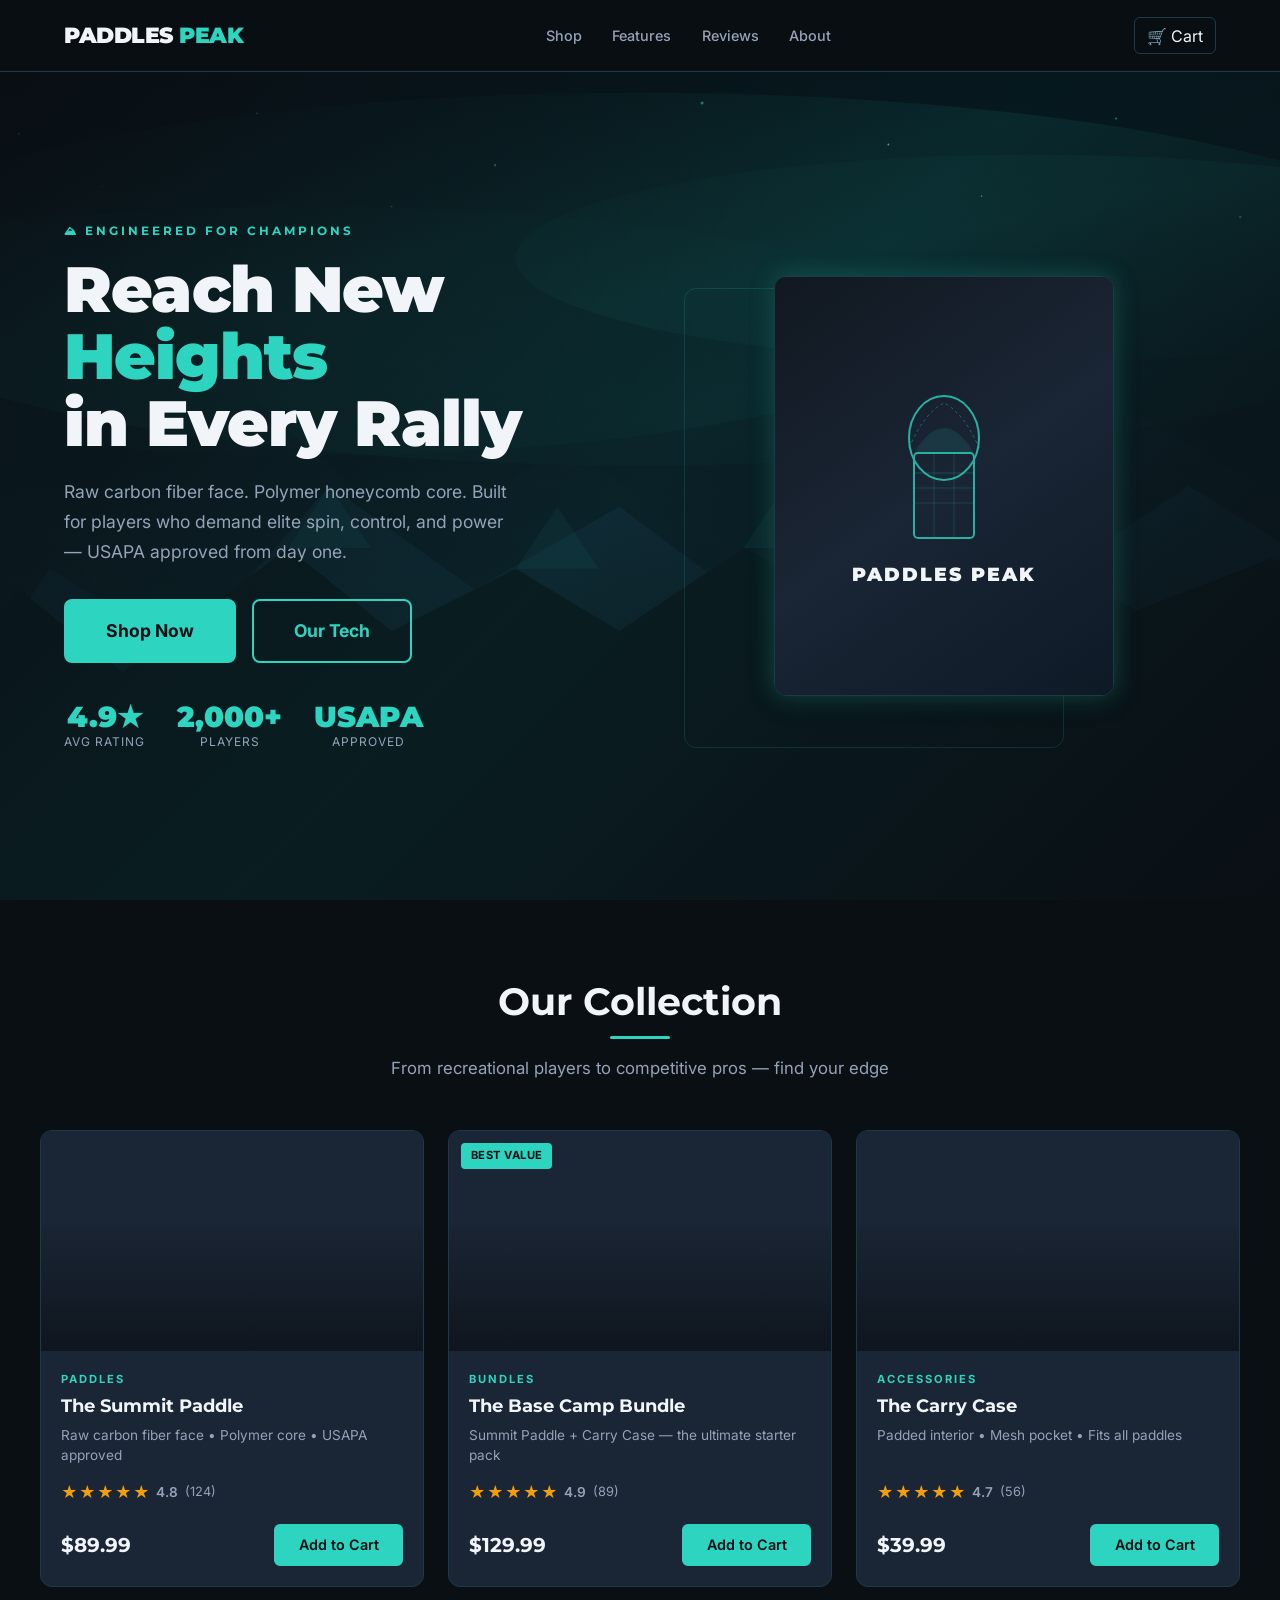
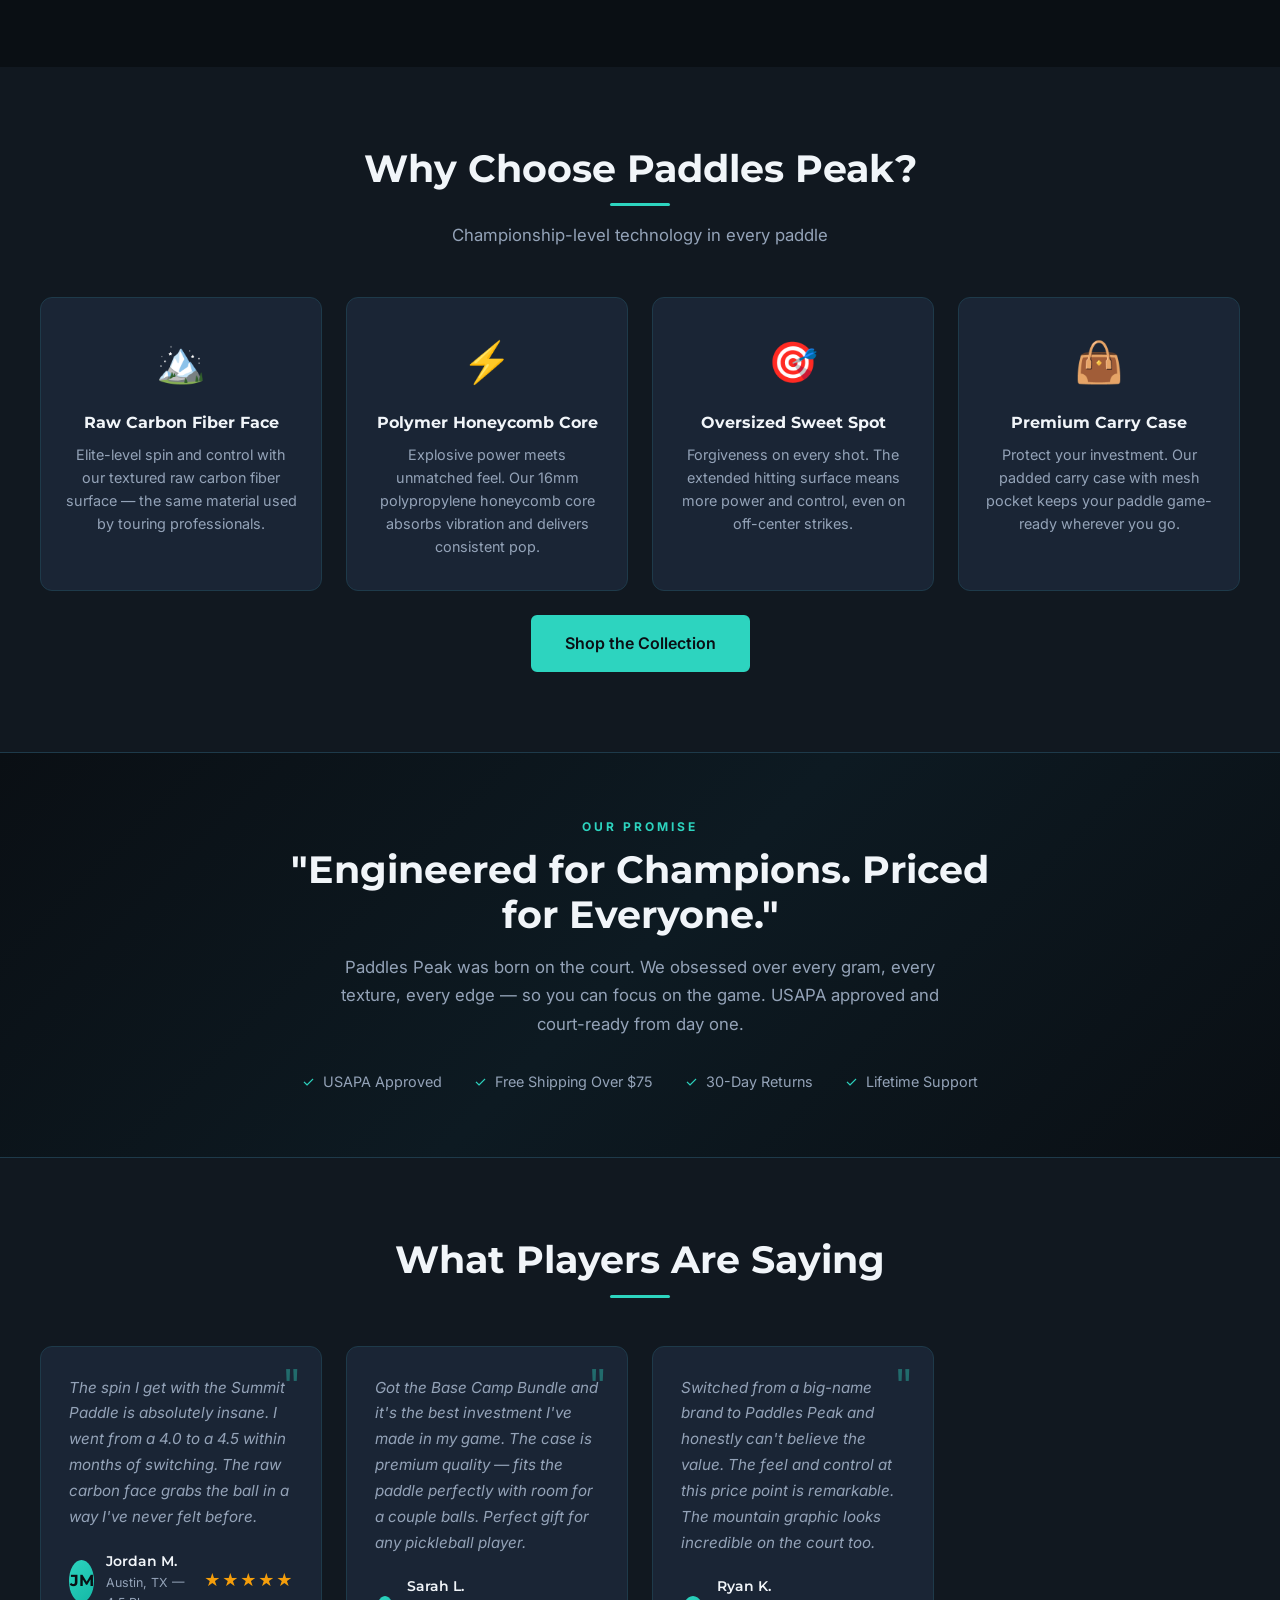
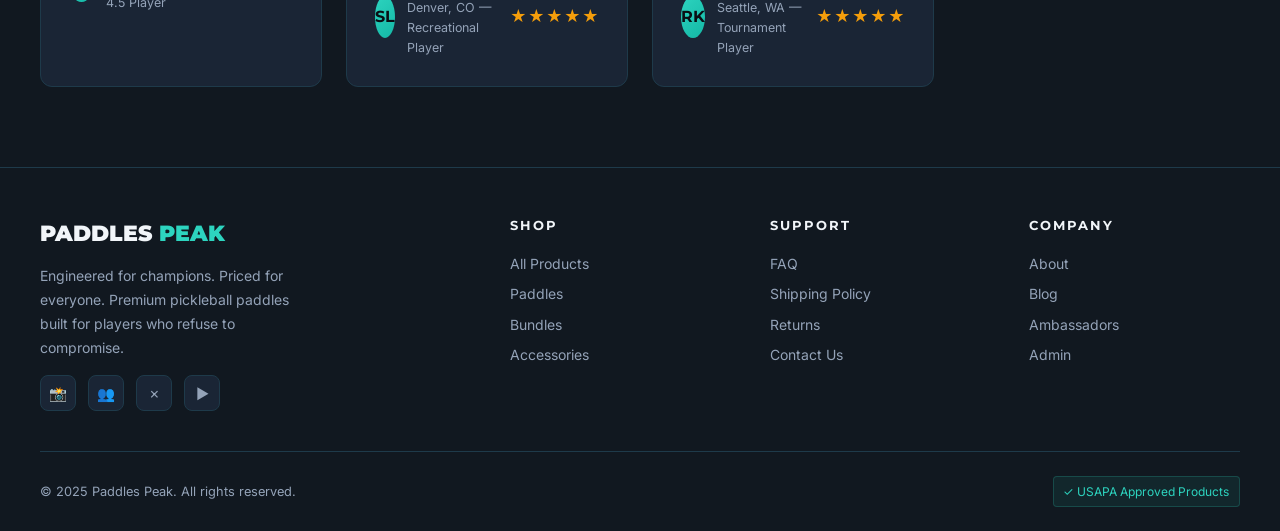
==== index.html @ 6dd0b1f5 "Merge pull request #1 from ashad1990/copilot/build-ecommerce-website Build complete Paddles Peak e-c" ====
<!DOCTYPE html>
<html lang="en">
<head>
  <meta charset="UTF-8">
  <meta name="viewport" content="width=device-width, initial-scale=1.0">
  <title>Paddles Peak — Reach New Heights in Every Rally</title>
  <meta name="description" content="Premium pickleball paddles engineered for champions. Raw carbon fiber face, polymer honeycomb core. USAPA approved.">
  <link rel="stylesheet" href="/css/styles.css">
</head>
<body>

<!-- NAVBAR -->
<nav class="navbar" id="navbar">
  <div class="nav-container">
    <a href="/index.html" class="nav-logo">PADDLES<span> PEAK</span></a>
    <div id="nav-menu" class="nav-menu">
      <a href="/shop.html">Shop</a>
      <a href="#features">Features</a>
      <a href="#testimonials">Reviews</a>
      <a href="#about">About</a>
    </div>
    <div class="nav-cart">
      <a href="/cart.html">
        <button class="nav-cart-btn" aria-label="Shopping cart">
          🛒 Cart
          <span class="cart-badge" id="cart-badge-nav">0</span>
        </button>
      </a>
    </div>
    <button class="nav-toggle" id="nav-toggle" aria-label="Toggle menu" aria-expanded="false">☰</button>
  </div>
</nav>

<!-- HERO -->
<section class="hero">
  <div class="hero-bg">
    <!-- SVG Mountain Aurora Scene -->
    <svg class="hero-svg" viewBox="0 0 1440 800" preserveAspectRatio="xMidYMid slice" xmlns="http://www.w3.org/2000/svg" aria-hidden="true">
      <defs>
        <linearGradient id="skyGrad" x1="0%" y1="0%" x2="0%" y2="100%">
          <stop offset="0%" style="stop-color:#020810;stop-opacity:1" />
          <stop offset="40%" style="stop-color:#061018;stop-opacity:1" />
          <stop offset="100%" style="stop-color:#0a1a22;stop-opacity:1" />
        </linearGradient>
        <linearGradient id="aurora1" x1="0%" y1="0%" x2="100%" y2="100%">
          <stop offset="0%" style="stop-color:#2dd4bf;stop-opacity:0" />
          <stop offset="40%" style="stop-color:#2dd4bf;stop-opacity:0.12" />
          <stop offset="100%" style="stop-color:#0f766e;stop-opacity:0" />
        </linearGradient>
        <linearGradient id="aurora2" x1="100%" y1="0%" x2="0%" y2="100%">
          <stop offset="0%" style="stop-color:#14b8a6;stop-opacity:0" />
          <stop offset="50%" style="stop-color:#0d9488;stop-opacity:0.08" />
          <stop offset="100%" style="stop-color:#14b8a6;stop-opacity:0" />
        </linearGradient>
        <linearGradient id="mtnGrad1" x1="0%" y1="0%" x2="0%" y2="100%">
          <stop offset="0%" style="stop-color:#0d1f2d" />
          <stop offset="100%" style="stop-color:#060e14" />
        </linearGradient>
        <linearGradient id="mtnGrad2" x1="0%" y1="0%" x2="0%" y2="100%">
          <stop offset="0%" style="stop-color:#091520" />
          <stop offset="100%" style="stop-color:#030a0f" />
        </linearGradient>
        <filter id="glow">
          <feGaussianBlur stdDeviation="4" result="blur"/>
          <feComposite in="SourceGraphic" in2="blur" operator="over"/>
        </filter>
      </defs>
      <!-- Sky -->
      <rect width="1440" height="800" fill="url(#skyGrad)"/>
      <!-- Aurora bands -->
      <ellipse cx="720" cy="200" rx="800" ry="180" fill="url(#aurora1)" opacity="0.7"/>
      <ellipse cx="400" cy="250" rx="600" ry="120" fill="url(#aurora2)" opacity="0.6"/>
      <ellipse cx="1100" cy="180" rx="500" ry="100" fill="url(#aurora1)" opacity="0.5"/>
      <!-- Stars -->
      <circle cx="120" cy="60" r="1.2" fill="#2dd4bf" opacity="0.6"/>
      <circle cx="350" cy="40" r="0.8" fill="white" opacity="0.5"/>
      <circle cx="580" cy="90" r="1" fill="white" opacity="0.4"/>
      <circle cx="780" cy="30" r="1.5" fill="#2dd4bf" opacity="0.7"/>
      <circle cx="960" cy="70" r="0.9" fill="white" opacity="0.5"/>
      <circle cx="1180" cy="45" r="1.1" fill="#2dd4bf" opacity="0.5"/>
      <circle cx="1350" cy="80" r="0.8" fill="white" opacity="0.4"/>
      <circle cx="200" cy="110" r="0.7" fill="white" opacity="0.3"/>
      <circle cx="480" cy="130" r="1" fill="#2dd4bf" opacity="0.4"/>
      <circle cx="1050" cy="120" r="0.8" fill="white" opacity="0.35"/>
      <circle cx="1300" cy="140" r="1.2" fill="#2dd4bf" opacity="0.4"/>
      <!-- Far mountains (lightest) -->
      <polygon points="0,600 100,400 200,500 350,320 500,450 650,360 800,470 900,380 1050,440 1200,330 1350,420 1440,370 1440,800 0,800" fill="url(#mtnGrad2)" opacity="0.5"/>
      <!-- Mid mountains -->
      <polygon points="0,700 150,480 280,560 420,400 560,500 700,420 820,510 970,430 1100,500 1250,400 1380,480 1440,440 1440,800 0,800" fill="url(#mtnGrad1)" opacity="0.8"/>
      <!-- Foreground mountains -->
      <polygon points="0,800 0,650 120,500 220,580 380,460 480,540 600,480 700,540 820,460 960,530 1080,460 1200,520 1330,470 1440,510 1440,800" fill="#060e14"/>
      <!-- Teal glow on mountain peaks -->
      <polygon points="380,460 420,400 460,460" fill="#2dd4bf" opacity="0.06"/>
      <polygon points="600,480 640,420 680,480" fill="#2dd4bf" opacity="0.05"/>
      <polygon points="820,460 860,400 900,460" fill="#2dd4bf" opacity="0.06"/>
      <polygon points="1080,460 1120,400 1160,460" fill="#2dd4bf" opacity="0.04"/>
    </svg>
    <div class="hero-gradient"></div>
  </div>

  <div class="hero-content">
    <div class="hero-text">
      <p class="hero-eyebrow">⛰ Engineered for Champions</p>
      <h1 class="hero-title">
        Reach New <span class="highlight">Heights</span><br>
        in Every Rally
      </h1>
      <p class="hero-sub">
        Raw carbon fiber face. Polymer honeycomb core. Built for players who demand elite spin, control, and power — USAPA approved from day one.
      </p>
      <div class="hero-actions">
        <a href="/shop.html" class="btn btn-teal btn-xl">Shop Now</a>
        <a href="#features" class="btn btn-outline btn-xl">Our Tech</a>
      </div>
      <div class="hero-stats">
        <div class="hero-stat">
          <div class="hero-stat-num">4.9★</div>
          <div class="hero-stat-label">Avg Rating</div>
        </div>
        <div class="hero-stat">
          <div class="hero-stat-num">2,000+</div>
          <div class="hero-stat-label">Players</div>
        </div>
        <div class="hero-stat">
          <div class="hero-stat-num">USAPA</div>
          <div class="hero-stat-label">Approved</div>
        </div>
      </div>
    </div>

    <div class="hero-visual">
      <div class="hero-glow-ring"></div>
      <div class="hero-paddle-display">
        <img src="/images/paddle-main.jpg" alt="Paddles Peak Summit Paddle — teal mountain aurora graphic"
          onerror="this.style.display='none';this.nextElementSibling.style.display='flex'">
        <div class="hero-paddle-fallback" style="display:none">
          <!-- Paddle SVG art fallback -->
          <svg width="120" height="160" viewBox="0 0 120 160" class="hero-paddle-svg" fill="none" xmlns="http://www.w3.org/2000/svg" aria-hidden="true">
            <rect x="30" y="70" width="60" height="85" rx="4" fill="none" stroke="currentColor" stroke-width="2"/>
            <ellipse cx="60" cy="55" rx="35" ry="42" fill="none" stroke="currentColor" stroke-width="2"/>
            <path d="M30 70 Q60 20 90 70" fill="rgba(45,212,191,0.15)" stroke="none"/>
            <path d="M25 65 Q40 30 60 20 Q80 30 95 65" fill="none" stroke="currentColor" stroke-width="1" stroke-dasharray="3 3" opacity="0.5"/>
            <line x1="30" y1="90" x2="90" y2="90" stroke="currentColor" stroke-width="0.75" opacity="0.4"/>
            <line x1="28" y1="105" x2="92" y2="105" stroke="currentColor" stroke-width="0.75" opacity="0.3"/>
            <line x1="30" y1="120" x2="90" y2="120" stroke="currentColor" stroke-width="0.75" opacity="0.3"/>
            <line x1="50" y1="70" x2="50" y2="155" stroke="currentColor" stroke-width="0.75" opacity="0.3"/>
            <line x1="70" y1="70" x2="70" y2="155" stroke="currentColor" stroke-width="0.75" opacity="0.3"/>
          </svg>
          <div class="hero-paddle-name">PADDLES PEAK</div>
        </div>
      </div>
    </div>
  </div>
</section>

<!-- PRODUCT COLLECTION -->
<section class="section" id="collection">
  <div class="container">
    <div class="section-header">
      <h2 class="section-title">Our Collection</h2>
      <span class="accent-line"></span>
      <p class="section-sub">From recreational players to competitive pros — find your edge</p>
    </div>
    <div class="products-grid" id="products-grid">
      <!-- Populated by main.js -->
    </div>
  </div>
</section>

<!-- FEATURES -->
<section class="section section-dark" id="features">
  <div class="container">
    <div class="section-header">
      <h2 class="section-title">Why Choose Paddles Peak?</h2>
      <span class="accent-line"></span>
      <p class="section-sub">Championship-level technology in every paddle</p>
    </div>
    <div class="features-grid">
      <div class="feature-card" data-reveal>
        <div class="feature-icon">🏔️</div>
        <div class="feature-title">Raw Carbon Fiber Face</div>
        <p class="feature-desc">Elite-level spin and control with our textured raw carbon fiber surface — the same material used by touring professionals.</p>
      </div>
      <div class="feature-card" data-reveal>
        <div class="feature-icon">⚡</div>
        <div class="feature-title">Polymer Honeycomb Core</div>
        <p class="feature-desc">Explosive power meets unmatched feel. Our 16mm polypropylene honeycomb core absorbs vibration and delivers consistent pop.</p>
      </div>
      <div class="feature-card" data-reveal>
        <div class="feature-icon">🎯</div>
        <div class="feature-title">Oversized Sweet Spot</div>
        <p class="feature-desc">Forgiveness on every shot. The extended hitting surface means more power and control, even on off-center strikes.</p>
      </div>
      <div class="feature-card" data-reveal>
        <div class="feature-icon">👜</div>
        <div class="feature-title">Premium Carry Case</div>
        <p class="feature-desc">Protect your investment. Our padded carry case with mesh pocket keeps your paddle game-ready wherever you go.</p>
      </div>
    </div>
    <div class="text-center mt-3">
      <a href="/shop.html" class="btn btn-teal btn-lg">Shop the Collection</a>
    </div>
  </div>
</section>

<!-- BRAND BANNER -->
<section class="section" id="about" style="padding: 4rem 1.5rem; background: linear-gradient(135deg, #0a0f14 0%, #0d1a22 50%, #0a0f14 100%); border-top: 1px solid var(--border); border-bottom: 1px solid var(--border);">
  <div class="container text-center">
    <p style="font-size:0.75rem;font-weight:700;letter-spacing:3px;text-transform:uppercase;color:var(--accent);margin-bottom:0.75rem;">Our Promise</p>
    <h2 class="section-title" style="max-width:700px;margin:0 auto 1rem;">"Engineered for Champions. Priced for Everyone."</h2>
    <p style="max-width:600px;margin:0 auto 2rem;font-size:1.05rem;color:var(--text-secondary);line-height:1.7;">
      Paddles Peak was born on the court. We obsessed over every gram, every texture, every edge — so you can focus on the game. USAPA approved and court-ready from day one.
    </p>
    <div style="display:flex;gap:2rem;justify-content:center;flex-wrap:wrap;margin-top:1.5rem;">
      <div style="display:flex;align-items:center;gap:0.5rem;font-size:0.9rem;color:var(--text-secondary);">
        <span style="color:var(--accent);">✓</span> USAPA Approved
      </div>
      <div style="display:flex;align-items:center;gap:0.5rem;font-size:0.9rem;color:var(--text-secondary);">
        <span style="color:var(--accent);">✓</span> Free Shipping Over $75
      </div>
      <div style="display:flex;align-items:center;gap:0.5rem;font-size:0.9rem;color:var(--text-secondary);">
        <span style="color:var(--accent);">✓</span> 30-Day Returns
      </div>
      <div style="display:flex;align-items:center;gap:0.5rem;font-size:0.9rem;color:var(--text-secondary);">
        <span style="color:var(--accent);">✓</span> Lifetime Support
      </div>
    </div>
  </div>
</section>

<!-- TESTIMONIALS -->
<section class="section section-dark" id="testimonials">
  <div class="container">
    <div class="section-header">
      <h2 class="section-title">What Players Are Saying</h2>
      <span class="accent-line"></span>
    </div>
    <div class="testimonials-grid">
      <div class="testimonial-card" data-reveal>
        <span class="testimonial-quote">"</span>
        <p class="testimonial-text">The spin I get with the Summit Paddle is absolutely insane. I went from a 4.0 to a 4.5 within months of switching. The raw carbon face grabs the ball in a way I've never felt before.</p>
        <div class="testimonial-author">
          <div class="testimonial-avatar">JM</div>
          <div>
            <div class="testimonial-name">Jordan M.</div>
            <div class="testimonial-location">Austin, TX — 4.5 Player</div>
          </div>
          <div style="margin-left:auto;"><span class="stars"><span class="star full">★</span><span class="star full">★</span><span class="star full">★</span><span class="star full">★</span><span class="star full">★</span></span></div>
        </div>
      </div>
      <div class="testimonial-card" data-reveal>
        <span class="testimonial-quote">"</span>
        <p class="testimonial-text">Got the Base Camp Bundle and it's the best investment I've made in my game. The case is premium quality — fits the paddle perfectly with room for a couple balls. Perfect gift for any pickleball player.</p>
        <div class="testimonial-author">
          <div class="testimonial-avatar">SL</div>
          <div>
            <div class="testimonial-name">Sarah L.</div>
            <div class="testimonial-location">Denver, CO — Recreational Player</div>
          </div>
          <div style="margin-left:auto;"><span class="stars"><span class="star full">★</span><span class="star full">★</span><span class="star full">★</span><span class="star full">★</span><span class="star full">★</span></span></div>
        </div>
      </div>
      <div class="testimonial-card" data-reveal>
        <span class="testimonial-quote">"</span>
        <p class="testimonial-text">Switched from a big-name brand to Paddles Peak and honestly can't believe the value. The feel and control at this price point is remarkable. The mountain graphic looks incredible on the court too.</p>
        <div class="testimonial-author">
          <div class="testimonial-avatar">RK</div>
          <div>
            <div class="testimonial-name">Ryan K.</div>
            <div class="testimonial-location">Seattle, WA — Tournament Player</div>
          </div>
          <div style="margin-left:auto;"><span class="stars"><span class="star full">★</span><span class="star full">★</span><span class="star full">★</span><span class="star full">★</span><span class="star half">★</span></span></div>
        </div>
      </div>
    </div>
  </div>
</section>

<!-- FOOTER -->
<footer class="footer">
  <div class="footer-grid">
    <div>
      <div class="footer-brand-logo">PADDLES<span> PEAK</span></div>
      <p class="footer-brand-desc">Engineered for champions. Priced for everyone. Premium pickleball paddles built for players who refuse to compromise.</p>
      <div class="footer-socials">
        <a href="#" class="footer-social-btn" aria-label="Instagram">📸</a>
        <a href="#" class="footer-social-btn" aria-label="Facebook">👥</a>
        <a href="#" class="footer-social-btn" aria-label="Twitter/X">✗</a>
        <a href="#" class="footer-social-btn" aria-label="YouTube">▶</a>
      </div>
    </div>
    <div>
      <div class="footer-col-title">Shop</div>
      <div class="footer-col-links">
        <a href="/shop.html">All Products</a>
        <a href="/shop.html?filter=paddles">Paddles</a>
        <a href="/shop.html?filter=bundles">Bundles</a>
        <a href="/shop.html?filter=accessories">Accessories</a>
      </div>
    </div>
    <div>
      <div class="footer-col-title">Support</div>
      <div class="footer-col-links">
        <a href="#">FAQ</a>
        <a href="#">Shipping Policy</a>
        <a href="#">Returns</a>
        <a href="#">Contact Us</a>
      </div>
    </div>
    <div>
      <div class="footer-col-title">Company</div>
      <div class="footer-col-links">
        <a href="#about">About</a>
        <a href="#">Blog</a>
        <a href="#">Ambassadors</a>
        <a href="/admin.html">Admin</a>
      </div>
    </div>
  </div>
  <div class="footer-bottom">
    <p>© 2025 Paddles Peak. All rights reserved.</p>
    <span class="footer-usapa">✓ USAPA Approved Products</span>
  </div>
</footer>

<!-- Scroll reveal init -->
<script>
  const observer = new IntersectionObserver((entries) => {
    entries.forEach(e => { if (e.isIntersecting) { e.target.classList.add('revealed'); observer.unobserve(e.target); }});
  }, { threshold: 0.1 });
  document.querySelectorAll('[data-reveal]').forEach(el => observer.observe(el));
</script>

<script src="/js/products.js"></script>
<script src="/js/cart.js"></script>
<script src="/js/orders.js"></script>
<script src="/js/main.js"></script>
</body>
</html>
---- css/styles.css ----
/* =============================================
   styles.css — Paddles Peak Design System
   ============================================= */

/* ── Google Fonts ── */
@import url('https://fonts.googleapis.com/css2?family=Montserrat:wght@400;600;700;900&family=Inter:wght@300;400;500;600&display=swap');

/* ── CSS Variables ── */
:root {
  --bg-primary:    #0a0f14;
  --bg-secondary:  #111820;
  --bg-card:       #1a2535;
  --bg-card-hover: #1e2d40;
  --accent:        #2dd4bf;
  --accent-hover:  #14b8a6;
  --accent-glow:   rgba(45, 212, 191, 0.25);
  --text-primary:  #f1f5f9;
  --text-secondary:#94a3b8;
  --border:        #1e3a4a;
  --border-accent: #2dd4bf;
  --success:       #10b981;
  --warning:       #f59e0b;
  --danger:        #ef4444;
  --radius:        8px;
  --radius-lg:     12px;
  --shadow:        0 4px 24px rgba(0,0,0,0.4);
  --shadow-glow:   0 0 24px rgba(45, 212, 191, 0.3);
  --transition:    all 0.25s ease;
  --nav-height:    72px;
}

/* ── Reset & Base ── */
*, *::before, *::after { box-sizing: border-box; margin: 0; padding: 0; }
html { scroll-behavior: smooth; font-size: 16px; }
body {
  font-family: 'Inter', sans-serif;
  background: var(--bg-primary);
  color: var(--text-primary);
  line-height: 1.6;
  min-height: 100vh;
}
img { max-width: 100%; display: block; }
a { color: var(--accent); text-decoration: none; transition: var(--transition); }
a:hover { color: var(--accent-hover); }
ul, ol { list-style: none; }
button { cursor: pointer; border: none; font-family: 'Inter', sans-serif; }
input, select, textarea { font-family: 'Inter', sans-serif; }

/* ── Typography ── */
h1, h2, h3, h4, h5 {
  font-family: 'Montserrat', sans-serif;
  color: var(--text-primary);
  line-height: 1.15;
}
h1 { font-size: clamp(2.5rem, 5vw, 4.5rem); font-weight: 900; }
h2 { font-size: clamp(1.8rem, 3vw, 2.6rem); font-weight: 700; }
h3 { font-size: 1.4rem; font-weight: 700; }
h4 { font-size: 1.1rem; font-weight: 600; }
p { color: var(--text-secondary); }

.section-title {
  font-family: 'Montserrat', sans-serif;
  font-weight: 700;
  font-size: clamp(1.8rem, 3vw, 2.6rem);
  color: var(--text-primary);
  margin-bottom: 0.5rem;
}
.section-sub {
  color: var(--text-secondary);
  font-size: 1.05rem;
  margin-bottom: 3rem;
}
.section-header { text-align: center; margin-bottom: 3rem; }
.section-header .accent-line {
  display: block;
  width: 60px; height: 3px;
  background: var(--accent);
  margin: 0.75rem auto 1rem;
  border-radius: 2px;
}

/* ── Buttons ── */
.btn {
  display: inline-flex;
  align-items: center;
  gap: 0.4rem;
  padding: 0.65rem 1.4rem;
  border-radius: 6px;
  font-weight: 600;
  font-size: 0.9rem;
  transition: var(--transition);
  border: 2px solid transparent;
}
.btn-teal {
  background: var(--accent);
  color: #0a0f14;
  border-color: var(--accent);
}
.btn-teal:hover, .btn-teal.added {
  background: var(--accent-hover);
  border-color: var(--accent-hover);
  box-shadow: var(--shadow-glow);
  transform: translateY(-1px);
  color: #0a0f14;
}
.btn-outline {
  background: transparent;
  color: var(--accent);
  border-color: var(--accent);
}
.btn-outline:hover {
  background: var(--accent);
  color: #0a0f14;
  box-shadow: var(--shadow-glow);
}
.btn-ghost {
  background: transparent;
  color: var(--text-primary);
  border-color: var(--border);
}
.btn-ghost:hover { border-color: var(--accent); color: var(--accent); }
.btn-lg { padding: 0.85rem 2rem; font-size: 1rem; }
.btn-xl { padding: 1rem 2.5rem; font-size: 1.1rem; font-weight: 700; border-radius: 8px; }

/* ── Navbar ── */
.navbar {
  position: sticky;
  top: 0;
  z-index: 1000;
  background: rgba(10, 15, 20, 0.95);
  backdrop-filter: blur(12px);
  -webkit-backdrop-filter: blur(12px);
  border-bottom: 1px solid var(--border);
  height: var(--nav-height);
  display: flex;
  align-items: center;
  transition: var(--transition);
}
.navbar.scrolled { box-shadow: 0 2px 20px rgba(0,0,0,0.5); }
.nav-container {
  max-width: 1200px;
  margin: 0 auto;
  width: 100%;
  padding: 0 1.5rem;
  display: flex;
  align-items: center;
  justify-content: space-between;
  gap: 1rem;
}
.nav-logo {
  font-family: 'Montserrat', sans-serif;
  font-weight: 900;
  font-size: 1.4rem;
  color: var(--text-primary);
  letter-spacing: -0.5px;
}
.nav-logo span { color: var(--accent); }
.nav-menu {
  display: flex;
  align-items: center;
  gap: 0.5rem;
}
.nav-menu a {
  color: var(--text-secondary);
  font-weight: 500;
  font-size: 0.9rem;
  padding: 0.4rem 0.7rem;
  border-radius: 6px;
  transition: var(--transition);
}
.nav-menu a:hover, .nav-menu a.active { color: var(--accent); }
.nav-cart {
  position: relative;
  display: flex;
  align-items: center;
}
.nav-cart-btn {
  background: none;
  border: 1px solid var(--border);
  color: var(--text-primary);
  padding: 0.45rem 0.75rem;
  border-radius: 6px;
  display: flex;
  align-items: center;
  gap: 0.4rem;
  font-size: 1rem;
  transition: var(--transition);
}
.nav-cart-btn:hover { border-color: var(--accent); color: var(--accent); }
.cart-badge {
  position: absolute;
  top: -6px; right: -6px;
  background: var(--accent);
  color: #0a0f14;
  font-size: 0.65rem;
  font-weight: 700;
  width: 18px; height: 18px;
  border-radius: 50%;
  display: none;
  align-items: center;
  justify-content: center;
}
.nav-toggle {
  display: none;
  background: none;
  border: 1px solid var(--border);
  color: var(--text-primary);
  padding: 0.4rem 0.6rem;
  border-radius: 6px;
  font-size: 1.2rem;
  line-height: 1;
}

/* ── Hero Section ── */
.hero {
  position: relative;
  min-height: calc(100vh - var(--nav-height));
  display: flex;
  align-items: center;
  overflow: hidden;
  background: var(--bg-primary);
}
.hero-bg {
  position: absolute;
  inset: 0;
  z-index: 0;
}
.hero-svg {
  width: 100%; height: 100%;
  position: absolute;
  inset: 0;
}
.hero-gradient {
  position: absolute;
  inset: 0;
  background: linear-gradient(
    135deg,
    rgba(10,15,20,0.9) 0%,
    rgba(45,212,191,0.08) 50%,
    rgba(10,15,20,0.95) 100%
  );
}
.hero-content {
  position: relative;
  z-index: 1;
  max-width: 1200px;
  margin: 0 auto;
  padding: 4rem 1.5rem;
  display: grid;
  grid-template-columns: 1fr 1fr;
  align-items: center;
  gap: 4rem;
  width: 100%;
}
.hero-text { max-width: 580px; }
.hero-eyebrow {
  font-family: 'Montserrat', sans-serif;
  font-size: 0.75rem;
  font-weight: 700;
  letter-spacing: 3px;
  text-transform: uppercase;
  color: var(--accent);
  margin-bottom: 1rem;
}
.hero-title {
  font-family: 'Montserrat', sans-serif;
  font-weight: 900;
  font-size: clamp(2.8rem, 5vw, 4.5rem);
  line-height: 1.05;
  letter-spacing: -1px;
  margin-bottom: 1.25rem;
  color: var(--text-primary);
}
.hero-title .highlight { color: var(--accent); }
.hero-sub {
  font-size: 1.1rem;
  color: var(--text-secondary);
  margin-bottom: 2rem;
  line-height: 1.7;
  max-width: 460px;
}
.hero-actions { display: flex; gap: 1rem; flex-wrap: wrap; }
.hero-stats {
  display: flex;
  gap: 2rem;
  margin-top: 2.5rem;
  flex-wrap: wrap;
}
.hero-stat { text-align: center; }
.hero-stat-num {
  font-family: 'Montserrat', sans-serif;
  font-weight: 900;
  font-size: 1.8rem;
  color: var(--accent);
  line-height: 1;
}
.hero-stat-label { font-size: 0.75rem; color: var(--text-secondary); text-transform: uppercase; letter-spacing: 1px; }
.hero-visual {
  display: flex;
  justify-content: center;
  align-items: center;
  position: relative;
}
.hero-paddle-display {
  width: 340px; height: 420px;
  border-radius: var(--radius-lg);
  overflow: hidden;
  position: relative;
  border: 1px solid var(--border);
  box-shadow: var(--shadow-glow), var(--shadow);
}
.hero-paddle-display img {
  width: 100%; height: 100%;
  object-fit: cover;
}
.hero-paddle-fallback {
  width: 100%; height: 100%;
  background: linear-gradient(145deg, #111820 0%, #1a2535 50%, #0d1a26 100%);
  display: flex;
  flex-direction: column;
  align-items: center;
  justify-content: center;
  padding: 2rem;
}
.hero-paddle-svg { color: var(--accent); opacity: 0.8; }
.hero-paddle-name {
  font-family: 'Montserrat', sans-serif;
  font-weight: 900;
  font-size: 1.2rem;
  color: var(--text-primary);
  text-align: center;
  margin-top: 1rem;
  letter-spacing: 2px;
}
.hero-glow-ring {
  position: absolute;
  width: 380px; height: 460px;
  border-radius: var(--radius-lg);
  border: 1px solid var(--accent);
  opacity: 0.15;
  top: 12px; left: 12px;
  pointer-events: none;
}

/* ── Sections ── */
.section { padding: 5rem 1.5rem; }
.section-dark { background: var(--bg-secondary); }
.container { max-width: 1200px; margin: 0 auto; }

/* ── Product Cards Grid ── */
.products-grid {
  display: grid;
  grid-template-columns: repeat(auto-fill, minmax(300px, 1fr));
  gap: 1.5rem;
}
.product-card {
  background: var(--bg-card);
  border: 1px solid var(--border);
  border-radius: var(--radius-lg);
  overflow: hidden;
  transition: var(--transition);
  display: flex;
  flex-direction: column;
}
.product-card:hover {
  transform: translateY(-4px) scale(1.01);
  border-color: var(--accent);
  box-shadow: var(--shadow-glow), var(--shadow);
}
.product-card-img-link { display: block; }
.product-card-img {
  height: 220px;
  background-size: cover;
  background-position: center;
  background-color: #1a2535;
  position: relative;
  transition: var(--transition);
}
.product-card:hover .product-card-img { filter: brightness(1.05); }
.product-card-img-overlay {
  position: absolute;
  inset: 0;
  background: linear-gradient(to top, rgba(10,15,20,0.7) 0%, transparent 60%);
}
.badge-best {
  position: absolute;
  top: 12px; left: 12px;
  background: var(--accent);
  color: #0a0f14;
  font-size: 0.7rem;
  font-weight: 700;
  padding: 0.25rem 0.6rem;
  border-radius: 4px;
  text-transform: uppercase;
  letter-spacing: 0.5px;
}
.product-card-body {
  padding: 1.25rem;
  display: flex;
  flex-direction: column;
  flex: 1;
  gap: 0.4rem;
}
.product-card-cat {
  font-size: 0.7rem;
  font-weight: 700;
  letter-spacing: 2px;
  text-transform: uppercase;
  color: var(--accent);
  margin: 0;
}
.product-card-title {
  font-family: 'Montserrat', sans-serif;
  font-weight: 700;
  font-size: 1.1rem;
  color: var(--text-primary);
  line-height: 1.3;
}
.product-card-title:hover { color: var(--accent); }
.product-card-desc {
  font-size: 0.85rem;
  color: var(--text-secondary);
  line-height: 1.5;
  margin: 0;
}
.product-card-rating { display: flex; align-items: center; gap: 0.4rem; margin-top: auto; padding-top: 0.5rem; }
.stars { display: inline-flex; gap: 1px; }
.star.full, .star.half { color: var(--warning); }
.star.empty { color: #334155; }
.rating-num { font-size: 0.85rem; font-weight: 600; color: var(--text-secondary); }
.rating-count { font-size: 0.8rem; color: var(--text-secondary); }
.product-card-footer {
  display: flex;
  align-items: center;
  justify-content: space-between;
  margin-top: 0.75rem;
  gap: 0.5rem;
}
.product-price {
  font-family: 'Montserrat', sans-serif;
  font-weight: 700;
  font-size: 1.25rem;
  color: var(--text-primary);
}

/* ── Features Section ── */
.features-grid {
  display: grid;
  grid-template-columns: repeat(auto-fill, minmax(240px, 1fr));
  gap: 1.5rem;
}
.feature-card {
  background: var(--bg-card);
  border: 1px solid var(--border);
  border-radius: var(--radius-lg);
  padding: 2rem 1.5rem;
  text-align: center;
  transition: var(--transition);
}
.feature-card:hover {
  border-color: var(--accent);
  box-shadow: var(--shadow-glow);
  transform: translateY(-3px);
}
.feature-icon { font-size: 2.5rem; margin-bottom: 1rem; }
.feature-title {
  font-family: 'Montserrat', sans-serif;
  font-weight: 700;
  font-size: 1rem;
  color: var(--text-primary);
  margin-bottom: 0.5rem;
}
.feature-desc { font-size: 0.9rem; color: var(--text-secondary); }

/* ── Testimonials ── */
.testimonials-grid {
  display: grid;
  grid-template-columns: repeat(auto-fill, minmax(280px, 1fr));
  gap: 1.5rem;
}
.testimonial-card {
  background: var(--bg-card);
  border: 1px solid var(--border);
  border-radius: var(--radius-lg);
  padding: 1.75rem;
  position: relative;
  transition: var(--transition);
}
.testimonial-card:hover { border-color: var(--accent); box-shadow: var(--shadow-glow); }
.testimonial-quote {
  font-size: 3rem;
  color: var(--accent);
  opacity: 0.4;
  line-height: 1;
  position: absolute;
  top: 1rem; right: 1.25rem;
}
.testimonial-text {
  font-size: 0.95rem;
  color: var(--text-secondary);
  line-height: 1.7;
  margin-bottom: 1.25rem;
  font-style: italic;
}
.testimonial-author { display: flex; align-items: center; gap: 0.75rem; }
.testimonial-avatar {
  width: 42px; height: 42px;
  border-radius: 50%;
  background: linear-gradient(135deg, var(--accent), var(--accent-hover));
  display: flex; align-items: center; justify-content: center;
  font-family: 'Montserrat', sans-serif;
  font-weight: 700; font-size: 1rem;
  color: #0a0f14;
}
.testimonial-name {
  font-family: 'Montserrat', sans-serif;
  font-weight: 600;
  font-size: 0.9rem;
  color: var(--text-primary);
}
.testimonial-location { font-size: 0.78rem; color: var(--text-secondary); }

/* ── Footer ── */
.footer {
  background: var(--bg-secondary);
  border-top: 1px solid var(--border);
  padding: 3rem 1.5rem 1.5rem;
}
.footer-grid {
  max-width: 1200px;
  margin: 0 auto;
  display: grid;
  grid-template-columns: 2fr 1fr 1fr 1fr;
  gap: 3rem;
  margin-bottom: 2.5rem;
}
.footer-brand-logo {
  font-family: 'Montserrat', sans-serif;
  font-weight: 900;
  font-size: 1.4rem;
  color: var(--text-primary);
  margin-bottom: 0.75rem;
}
.footer-brand-logo span { color: var(--accent); }
.footer-brand-desc { font-size: 0.875rem; color: var(--text-secondary); line-height: 1.7; max-width: 280px; }
.footer-socials { display: flex; gap: 0.75rem; margin-top: 1rem; }
.footer-social-btn {
  width: 36px; height: 36px;
  border-radius: 8px;
  background: var(--bg-card);
  border: 1px solid var(--border);
  color: var(--text-secondary);
  display: flex; align-items: center; justify-content: center;
  font-size: 0.9rem;
  transition: var(--transition);
}
.footer-social-btn:hover { border-color: var(--accent); color: var(--accent); }
.footer-col-title {
  font-family: 'Montserrat', sans-serif;
  font-weight: 700;
  font-size: 0.8rem;
  letter-spacing: 2px;
  text-transform: uppercase;
  color: var(--text-primary);
  margin-bottom: 1rem;
}
.footer-col-links { display: flex; flex-direction: column; gap: 0.5rem; }
.footer-col-links a { font-size: 0.875rem; color: var(--text-secondary); transition: var(--transition); }
.footer-col-links a:hover { color: var(--accent); }
.footer-bottom {
  max-width: 1200px; margin: 0 auto;
  border-top: 1px solid var(--border);
  padding-top: 1.5rem;
  display: flex;
  align-items: center;
  justify-content: space-between;
  gap: 1rem;
  flex-wrap: wrap;
}
.footer-bottom p { font-size: 0.8rem; color: var(--text-secondary); margin: 0; }
.footer-usapa {
  display: inline-flex; align-items: center; gap: 0.4rem;
  font-size: 0.75rem; color: var(--accent);
  background: rgba(45,212,191,0.08);
  padding: 0.3rem 0.6rem;
  border-radius: 4px;
  border: 1px solid rgba(45,212,191,0.2);
}

/* ── Page Header ── */
.page-header {
  background: var(--bg-secondary);
  border-bottom: 1px solid var(--border);
  padding: 3rem 1.5rem;
  text-align: center;
}
.page-header h1 { font-size: clamp(1.8rem, 3vw, 2.5rem); }
.breadcrumb {
  display: flex; align-items: center; gap: 0.5rem;
  justify-content: center;
  margin-bottom: 0.75rem;
}
.breadcrumb a { font-size: 0.85rem; color: var(--text-secondary); }
.breadcrumb a:hover { color: var(--accent); }
.breadcrumb span { color: var(--border); font-size: 0.75rem; }

/* ── Shop Page ── */
.shop-layout {
  display: grid;
  grid-template-columns: 220px 1fr;
  gap: 2rem;
  max-width: 1200px;
  margin: 0 auto;
  padding: 3rem 1.5rem;
}
.shop-sidebar {
  background: var(--bg-card);
  border: 1px solid var(--border);
  border-radius: var(--radius-lg);
  padding: 1.5rem;
  height: fit-content;
  position: sticky;
  top: calc(var(--nav-height) + 1.5rem);
}
.sidebar-title {
  font-family: 'Montserrat', sans-serif;
  font-weight: 700;
  font-size: 0.75rem;
  letter-spacing: 2px;
  text-transform: uppercase;
  color: var(--text-secondary);
  margin-bottom: 1rem;
}
.filter-btn {
  display: flex; align-items: center; justify-content: space-between;
  width: 100%;
  background: none; border: none; color: var(--text-secondary);
  padding: 0.6rem 0.75rem;
  border-radius: 6px;
  font-size: 0.9rem;
  font-family: 'Inter', sans-serif;
  transition: var(--transition);
  text-align: left;
}
.filter-btn:hover { background: var(--bg-card-hover); color: var(--text-primary); }
.filter-btn.active { background: rgba(45,212,191,0.1); color: var(--accent); font-weight: 600; }
.filter-count { font-size: 0.75rem; background: var(--bg-secondary); padding: 0.1rem 0.4rem; border-radius: 10px; }
.shop-main-header {
  display: flex; align-items: center; justify-content: space-between; gap: 1rem;
  margin-bottom: 1.5rem;
}
.sort-select {
  background: var(--bg-card);
  border: 1px solid var(--border);
  color: var(--text-primary);
  padding: 0.5rem 0.75rem;
  border-radius: 6px;
  font-size: 0.875rem;
  outline: none;
  cursor: pointer;
}
.sort-select:focus { border-color: var(--accent); }
#results-count { font-size: 0.875rem; color: var(--text-secondary); }

/* ── Product Detail ── */
.product-detail {
  max-width: 1200px;
  margin: 0 auto;
  padding: 3rem 1.5rem;
  display: grid;
  grid-template-columns: 1fr 1fr;
  gap: 4rem;
  align-items: start;
}
.product-gallery { position: sticky; top: calc(var(--nav-height) + 1.5rem); }
.product-main-img-wrap {
  border-radius: var(--radius-lg);
  overflow: hidden;
  border: 1px solid var(--border);
  background: var(--bg-card);
  aspect-ratio: 4/5;
  display: flex; align-items: center; justify-content: center;
  margin-bottom: 1rem;
}
.product-main-img-wrap img { width: 100%; height: 100%; object-fit: cover; }
.product-thumbs { display: flex; gap: 0.75rem; }
.thumb {
  width: 72px; height: 72px;
  border-radius: var(--radius);
  object-fit: cover;
  border: 2px solid var(--border);
  cursor: pointer;
  transition: var(--transition);
  background: var(--bg-card);
}
.thumb:hover, .thumb.active { border-color: var(--accent); box-shadow: var(--shadow-glow); }
.product-info-col { display: flex; flex-direction: column; gap: 1.25rem; }
.product-category-badge {
  display: inline-block;
  font-size: 0.7rem;
  font-weight: 700;
  letter-spacing: 2px;
  text-transform: uppercase;
  color: var(--accent);
  background: rgba(45,212,191,0.1);
  border: 1px solid rgba(45,212,191,0.2);
  padding: 0.3rem 0.7rem;
  border-radius: 4px;
}
.product-title {
  font-family: 'Montserrat', sans-serif;
  font-weight: 900;
  font-size: 2rem;
  line-height: 1.15;
}
.product-rating-row { display: flex; align-items: center; gap: 0.75rem; }
.review-count { font-size: 0.85rem; color: var(--text-secondary); }
.product-price-display {
  font-family: 'Montserrat', sans-serif;
  font-weight: 900;
  font-size: 2.2rem;
  color: var(--accent);
}
.stock-badge {
  display: inline-block;
  font-size: 0.8rem;
  font-weight: 600;
  padding: 0.3rem 0.7rem;
  border-radius: 4px;
}
.in-stock { background: rgba(16,185,129,0.15); color: var(--success); border: 1px solid rgba(16,185,129,0.3); }
.low-stock { background: rgba(245,158,11,0.15); color: var(--warning); border: 1px solid rgba(245,158,11,0.3); }
.out-stock { background: rgba(239,68,68,0.15); color: var(--danger); border: 1px solid rgba(239,68,68,0.3); }
.product-short-desc { font-size: 1rem; color: var(--text-secondary); line-height: 1.7; }
.qty-row { display: flex; align-items: center; gap: 1rem; flex-wrap: wrap; }
.qty-label { font-size: 0.85rem; font-weight: 600; color: var(--text-secondary); text-transform: uppercase; letter-spacing: 1px; }
.qty-control { display: flex; align-items: center; gap: 0; border: 1px solid var(--border); border-radius: 6px; overflow: hidden; }
.qty-btn {
  background: var(--bg-card);
  color: var(--text-primary);
  border: none;
  width: 36px; height: 36px;
  font-size: 1.1rem;
  transition: var(--transition);
  display: flex; align-items: center; justify-content: center;
}
.qty-btn:hover { background: var(--bg-card-hover); color: var(--accent); }
.qty-input {
  width: 50px;
  text-align: center;
  background: var(--bg-secondary);
  border: none;
  color: var(--text-primary);
  font-size: 0.9rem;
  height: 36px;
  border-left: 1px solid var(--border);
  border-right: 1px solid var(--border);
  -moz-appearance: textfield;
}
.qty-input::-webkit-outer-spin-button, .qty-input::-webkit-inner-spin-button { -webkit-appearance: none; }
.product-actions { display: flex; gap: 0.75rem; flex-wrap: wrap; }
#add-to-cart-btn { flex: 1; min-width: 160px; justify-content: center; }
#wishlist-btn { white-space: nowrap; }
.product-trust {
  display: flex; flex-direction: column; gap: 0.5rem;
  padding: 1rem;
  background: var(--bg-card);
  border: 1px solid var(--border);
  border-radius: var(--radius);
}
.trust-item { display: flex; align-items: center; gap: 0.6rem; font-size: 0.85rem; color: var(--text-secondary); }
.trust-item .icon { color: var(--accent); font-size: 1rem; }

/* ── Tabs ── */
.tabs { margin-top: 1.5rem; }
.tab-buttons { display: flex; border-bottom: 1px solid var(--border); gap: 0; }
.tab-btn {
  background: none; border: none;
  color: var(--text-secondary);
  padding: 0.75rem 1.25rem;
  font-size: 0.9rem; font-weight: 600;
  font-family: 'Inter', sans-serif;
  border-bottom: 2px solid transparent;
  transition: var(--transition);
  cursor: pointer;
}
.tab-btn:hover { color: var(--text-primary); }
.tab-btn.active { color: var(--accent); border-bottom-color: var(--accent); }
.tab-panel { display: none; padding: 1.5rem 0; }
.tab-panel.active { display: block; }
.specs-table { width: 100%; border-collapse: collapse; }
.specs-table tr { border-bottom: 1px solid var(--border); }
.specs-table tr:last-child { border-bottom: none; }
.spec-key {
  padding: 0.75rem 0;
  font-size: 0.85rem;
  color: var(--text-secondary);
  width: 40%;
  font-weight: 500;
}
.spec-val {
  padding: 0.75rem 0;
  font-size: 0.9rem;
  color: var(--text-primary);
  font-weight: 600;
}

/* ── Cart Page ── */
.cart-page { max-width: 1200px; margin: 0 auto; padding: 3rem 1.5rem; }
#cart-content { display: grid; grid-template-columns: 1fr 340px; gap: 2rem; align-items: start; }
.cart-table-wrap {
  background: var(--bg-card);
  border: 1px solid var(--border);
  border-radius: var(--radius-lg);
  overflow: hidden;
}
.cart-table { width: 100%; border-collapse: collapse; }
.cart-table th {
  background: var(--bg-secondary);
  padding: 1rem 1.25rem;
  font-size: 0.75rem;
  font-weight: 700;
  letter-spacing: 1px;
  text-transform: uppercase;
  color: var(--text-secondary);
  text-align: left;
  border-bottom: 1px solid var(--border);
}
.cart-table td { padding: 1rem 1.25rem; border-bottom: 1px solid var(--border); vertical-align: middle; }
.cart-table tr:last-child td { border-bottom: none; }
.cart-product-cell { display: flex; align-items: center; gap: 1rem; }
.cart-product-img {
  width: 64px; height: 64px;
  background-size: cover; background-position: center;
  background-color: var(--bg-secondary);
  border-radius: var(--radius);
  flex-shrink: 0;
}
.cart-product-name { font-weight: 600; color: var(--text-primary); font-size: 0.9rem; }
.cart-product-name:hover { color: var(--accent); }
.cart-product-cat { font-size: 0.75rem; color: var(--text-secondary); margin: 0; }
.cart-line-total { font-family: 'Montserrat', sans-serif; font-weight: 700; color: var(--text-primary); }
.btn-remove-cart {
  background: none; border: 1px solid var(--border);
  color: var(--text-secondary);
  width: 28px; height: 28px;
  border-radius: 50%;
  font-size: 0.75rem;
  transition: var(--transition);
  display: flex; align-items: center; justify-content: center;
}
.btn-remove-cart:hover { border-color: var(--danger); color: var(--danger); }
.cart-summary {
  background: var(--bg-card);
  border: 1px solid var(--border);
  border-radius: var(--radius-lg);
  padding: 1.5rem;
  position: sticky;
  top: calc(var(--nav-height) + 1.5rem);
}
.cart-summary h3 { font-size: 1rem; margin-bottom: 1.25rem; }
.summary-row { display: flex; justify-content: space-between; align-items: center; padding: 0.5rem 0; font-size: 0.9rem; color: var(--text-secondary); }
.summary-row.total { border-top: 1px solid var(--border); padding-top: 1rem; margin-top: 0.5rem; }
.summary-row.total span { font-family: 'Montserrat', sans-serif; font-weight: 700; font-size: 1.15rem; color: var(--text-primary); }
.summary-row.total .label { color: var(--text-primary); font-weight: 700; }
.shipping-note { font-size: 0.78rem; padding: 0.5rem; border-radius: 4px; background: rgba(245,158,11,0.1); color: var(--warning); margin: 0.5rem 0; }
.shipping-note.good { background: rgba(16,185,129,0.1); color: var(--success); }
#cart-empty { text-align: center; padding: 4rem 1.5rem; }
#cart-empty h2 { margin-bottom: 0.75rem; }
#cart-empty p { margin-bottom: 1.5rem; }

/* ── Checkout ── */
.checkout-page { max-width: 900px; margin: 0 auto; padding: 3rem 1.5rem; }
.step-progress {
  display: flex; align-items: center; justify-content: center;
  margin-bottom: 3rem; gap: 0;
}
.step-indicator {
  display: flex; align-items: center; flex-direction: column; gap: 0.4rem;
  position: relative; z-index: 1;
}
.step-circle {
  width: 40px; height: 40px;
  border-radius: 50%;
  border: 2px solid var(--border);
  background: var(--bg-card);
  color: var(--text-secondary);
  display: flex; align-items: center; justify-content: center;
  font-family: 'Montserrat', sans-serif;
  font-weight: 700; font-size: 0.9rem;
  transition: var(--transition);
}
.step-indicator.active .step-circle { border-color: var(--accent); color: var(--accent); background: rgba(45,212,191,0.1); }
.step-indicator.done .step-circle { border-color: var(--success); background: var(--success); color: #0a0f14; }
.step-label { font-size: 0.75rem; color: var(--text-secondary); font-weight: 600; }
.step-indicator.active .step-label { color: var(--accent); }
.step-line { flex: 1; height: 2px; background: var(--border); max-width: 80px; }
.checkout-grid { display: grid; grid-template-columns: 1fr 300px; gap: 2rem; }
.checkout-step { display: none; }
.checkout-step.active { display: block; }
.checkout-form-card {
  background: var(--bg-card);
  border: 1px solid var(--border);
  border-radius: var(--radius-lg);
  padding: 2rem;
}
.checkout-form-card h3 { margin-bottom: 1.5rem; }
.form-row { display: grid; grid-template-columns: 1fr 1fr; gap: 1rem; }
.form-group { display: flex; flex-direction: column; gap: 0.4rem; margin-bottom: 1rem; }
.form-group label { font-size: 0.8rem; font-weight: 600; text-transform: uppercase; letter-spacing: 1px; color: var(--text-secondary); }
.form-control {
  background: var(--bg-secondary);
  border: 1px solid var(--border);
  border-radius: 6px;
  color: var(--text-primary);
  padding: 0.65rem 0.9rem;
  font-size: 0.9rem;
  transition: var(--transition);
  width: 100%;
  outline: none;
}
.form-control:focus { border-color: var(--accent); box-shadow: 0 0 0 2px rgba(45,212,191,0.15); }
.form-control.invalid { border-color: var(--danger); }
.form-actions { display: flex; gap: 1rem; margin-top: 1.5rem; flex-wrap: wrap; }
/* Credit card visual */
.card-visual {
  background: linear-gradient(135deg, #1a2535, #0d1a26);
  border: 1px solid var(--border);
  border-radius: 12px;
  padding: 1.5rem;
  margin-bottom: 1.5rem;
  position: relative;
  overflow: hidden;
}
.card-visual::before {
  content: '';
  position: absolute;
  top: -50%; right: -50%;
  width: 200%; height: 200%;
  background: radial-gradient(circle, rgba(45,212,191,0.06) 0%, transparent 70%);
}
.card-chip { font-size: 1.5rem; margin-bottom: 1rem; color: var(--warning); }
.card-number-display {
  font-family: 'Montserrat', sans-serif;
  font-weight: 700;
  font-size: 1.1rem;
  letter-spacing: 3px;
  color: var(--text-primary);
  margin-bottom: 1rem;
}
.card-bottom { display: flex; justify-content: space-between; align-items: flex-end; }
.card-label { font-size: 0.65rem; text-transform: uppercase; letter-spacing: 1px; color: var(--text-secondary); }
.card-value { font-family: 'Montserrat', sans-serif; font-weight: 600; font-size: 0.9rem; color: var(--text-primary); }
/* Order confirmation step */
.order-confirm-items { display: flex; flex-direction: column; gap: 0.5rem; margin: 1rem 0; }
.checkout-summary-sidebar {
  background: var(--bg-card);
  border: 1px solid var(--border);
  border-radius: var(--radius-lg);
  padding: 1.5rem;
  height: fit-content;
  position: sticky;
  top: calc(var(--nav-height) + 1.5rem);
}
.checkout-summary-sidebar h4 { margin-bottom: 1rem; }
.summary-item { display: flex; justify-content: space-between; font-size: 0.875rem; padding: 0.35rem 0; color: var(--text-secondary); }
.summary-divider { border: none; border-top: 1px solid var(--border); margin: 0.75rem 0; }

/* ── Order Success Modal ── */
.modal-overlay {
  display: none;
  position: fixed;
  inset: 0;
  background: rgba(0,0,0,0.7);
  z-index: 2000;
  align-items: center;
  justify-content: center;
  padding: 1.5rem;
}
.modal-box {
  background: var(--bg-card);
  border: 1px solid var(--border);
  border-radius: var(--radius-lg);
  padding: 3rem 2rem;
  text-align: center;
  max-width: 440px;
  width: 100%;
  box-shadow: var(--shadow-glow), var(--shadow);
}
.modal-icon { font-size: 3.5rem; margin-bottom: 1rem; }
.modal-box h2 { margin-bottom: 0.5rem; }
.modal-box p { margin-bottom: 1.5rem; }
.order-num-badge {
  display: inline-block;
  background: rgba(45,212,191,0.1);
  border: 1px solid rgba(45,212,191,0.3);
  color: var(--accent);
  font-family: 'Montserrat', sans-serif;
  font-weight: 700;
  font-size: 1.1rem;
  padding: 0.5rem 1.25rem;
  border-radius: 6px;
  margin-bottom: 1.5rem;
  letter-spacing: 1px;
}

/* ── Admin ── */
.admin-gate {
  min-height: 100vh;
  display: flex;
  align-items: center;
  justify-content: center;
  padding: 2rem;
}
.admin-login-card {
  background: var(--bg-card);
  border: 1px solid var(--border);
  border-radius: var(--radius-lg);
  padding: 2.5rem;
  width: 100%;
  max-width: 380px;
  text-align: center;
  box-shadow: var(--shadow);
}
.admin-login-logo {
  font-family: 'Montserrat', sans-serif;
  font-weight: 900;
  font-size: 1.6rem;
  color: var(--text-primary);
  margin-bottom: 0.25rem;
}
.admin-login-logo span { color: var(--accent); }
.admin-login-card h2 { font-size: 1.1rem; margin-bottom: 1.75rem; color: var(--text-secondary); font-weight: 400; }
.login-error { display: none; background: rgba(239,68,68,0.1); border: 1px solid rgba(239,68,68,0.3); color: var(--danger); padding: 0.6rem; border-radius: 6px; font-size: 0.85rem; margin-bottom: 1rem; }
.admin-dashboard { max-width: 1200px; margin: 0 auto; padding: 2rem 1.5rem; }
.admin-header { display: flex; align-items: center; justify-content: space-between; gap: 1rem; margin-bottom: 2rem; flex-wrap: wrap; }
.admin-header h1 { font-size: 1.5rem; }
.admin-stats {
  display: grid;
  grid-template-columns: repeat(auto-fill, minmax(200px, 1fr));
  gap: 1rem;
  margin-bottom: 2rem;
}
.stat-card {
  background: var(--bg-card);
  border: 1px solid var(--border);
  border-radius: var(--radius-lg);
  padding: 1.5rem;
  display: flex;
  align-items: center;
  gap: 1rem;
  transition: var(--transition);
}
.stat-card:hover { border-color: var(--accent); }
.stat-icon { font-size: 1.75rem; }
.stat-info { display: flex; flex-direction: column; }
.stat-num {
  font-family: 'Montserrat', sans-serif;
  font-weight: 900;
  font-size: 1.5rem;
  color: var(--text-primary);
  line-height: 1;
}
.stat-label { font-size: 0.8rem; color: var(--text-secondary); margin-top: 0.2rem; }
.admin-section { margin-bottom: 2.5rem; }
.admin-section-header {
  display: flex; align-items: center; justify-content: space-between;
  margin-bottom: 1rem; flex-wrap: wrap; gap: 0.5rem;
}
.admin-section-title {
  font-family: 'Montserrat', sans-serif;
  font-weight: 700; font-size: 1.1rem;
  color: var(--text-primary);
}
.admin-table-wrap {
  background: var(--bg-card);
  border: 1px solid var(--border);
  border-radius: var(--radius-lg);
  overflow: auto;
}
.admin-table { width: 100%; border-collapse: collapse; min-width: 640px; }
.admin-table th {
  background: var(--bg-secondary);
  padding: 0.9rem 1rem;
  font-size: 0.75rem;
  font-weight: 700;
  letter-spacing: 1px;
  text-transform: uppercase;
  color: var(--text-secondary);
  text-align: left;
  border-bottom: 1px solid var(--border);
  white-space: nowrap;
}
.admin-table td { padding: 0.9rem 1rem; border-bottom: 1px solid var(--border); font-size: 0.875rem; color: var(--text-secondary); vertical-align: middle; }
.admin-table tr:last-child td { border-bottom: none; }
.admin-table tr:hover td { background: var(--bg-card-hover); }
.stock-input {
  background: var(--bg-secondary);
  border: 1px solid var(--border);
  border-radius: 4px;
  color: var(--text-primary);
  padding: 0.3rem 0.5rem;
  width: 70px;
  font-size: 0.875rem;
  text-align: center;
  outline: none;
}
.stock-input:focus { border-color: var(--accent); }
.badge-low {
  display: inline-block;
  background: rgba(239,68,68,0.15);
  color: var(--danger);
  border: 1px solid rgba(239,68,68,0.3);
  font-size: 0.7rem;
  font-weight: 700;
  padding: 0.15rem 0.5rem;
  border-radius: 3px;
  margin-left: 0.5rem;
}
.stock-edit { display: flex; align-items: center; }
.order-status-select {
  background: var(--bg-secondary);
  border: 1px solid var(--border);
  border-radius: 4px;
  color: var(--text-primary);
  padding: 0.3rem 0.5rem;
  font-size: 0.8rem;
  outline: none;
  cursor: pointer;
}
.order-status-select:focus { border-color: var(--accent); }
.status-pending { color: var(--warning) !important; border-color: rgba(245,158,11,0.3) !important; }
.status-shipped { color: var(--accent) !important; border-color: rgba(45,212,191,0.3) !important; }
.status-delivered { color: var(--success) !important; border-color: rgba(16,185,129,0.3) !important; }

/* ── Cart Toast ── */
.cart-toast {
  position: fixed;
  bottom: 2rem; right: 2rem;
  background: var(--accent);
  color: #0a0f14;
  padding: 0.75rem 1.25rem;
  border-radius: 8px;
  font-weight: 600;
  font-size: 0.9rem;
  z-index: 3000;
  transform: translateY(120%);
  transition: transform 0.3s ease;
  box-shadow: var(--shadow-glow), var(--shadow);
}
.cart-toast.show { transform: translateY(0); }

/* ── Utility ── */
.text-center { text-align: center; }
.text-accent { color: var(--accent); }
.mt-1 { margin-top: 0.5rem; }
.mt-2 { margin-top: 1rem; }
.mt-3 { margin-top: 1.5rem; }
.mb-1 { margin-bottom: 0.5rem; }
.mb-2 { margin-bottom: 1rem; }
.mb-3 { margin-bottom: 1.5rem; }
.flex { display: flex; }
.gap-1 { gap: 0.5rem; }
.gap-2 { gap: 1rem; }
.items-center { align-items: center; }
.justify-between { justify-content: space-between; }
.w-full { width: 100%; }

/* ── Scroll reveal placeholder ── */
[data-reveal] { opacity: 0; transform: translateY(24px); transition: opacity 0.5s ease, transform 0.5s ease; }
[data-reveal].revealed { opacity: 1; transform: none; }

/* ── Responsive ── */
@media (max-width: 1024px) {
  .footer-grid { grid-template-columns: 1fr 1fr; gap: 2rem; }
  .product-detail { grid-template-columns: 1fr; gap: 2rem; }
  .product-gallery { position: static; }
  .checkout-grid { grid-template-columns: 1fr; }
  .checkout-summary-sidebar { position: static; }
}
@media (max-width: 768px) {
  .hero-content { grid-template-columns: 1fr; gap: 2.5rem; text-align: center; }
  .hero-actions { justify-content: center; }
  .hero-stats { justify-content: center; }
  .hero-visual { order: -1; }
  .hero-paddle-display { width: 260px; height: 320px; }
  .hero-glow-ring { width: 294px; height: 354px; }
  .nav-menu { display: none; flex-direction: column; align-items: flex-start; gap: 0; position: absolute; top: var(--nav-height); left: 0; right: 0; background: var(--bg-secondary); border-bottom: 1px solid var(--border); padding: 1rem 1.5rem; }
  .nav-menu.open { display: flex; }
  .nav-menu a { width: 100%; padding: 0.75rem 0; border-bottom: 1px solid var(--border); }
  .nav-toggle { display: flex; }
  .navbar { position: sticky; }
  .shop-layout { grid-template-columns: 1fr; }
  .shop-sidebar { position: static; }
  #cart-content { grid-template-columns: 1fr; }
  .cart-summary { position: static; }
  .form-row { grid-template-columns: 1fr; }
  .footer-grid { grid-template-columns: 1fr; gap: 1.5rem; }
  .admin-stats { grid-template-columns: 1fr 1fr; }
  .step-line { max-width: 40px; }
}
@media (max-width: 480px) {
  .section { padding: 3.5rem 1rem; }
  .products-grid { grid-template-columns: 1fr; }
  .admin-stats { grid-template-columns: 1fr; }
  .hero-paddle-display { width: 220px; height: 280px; }
}
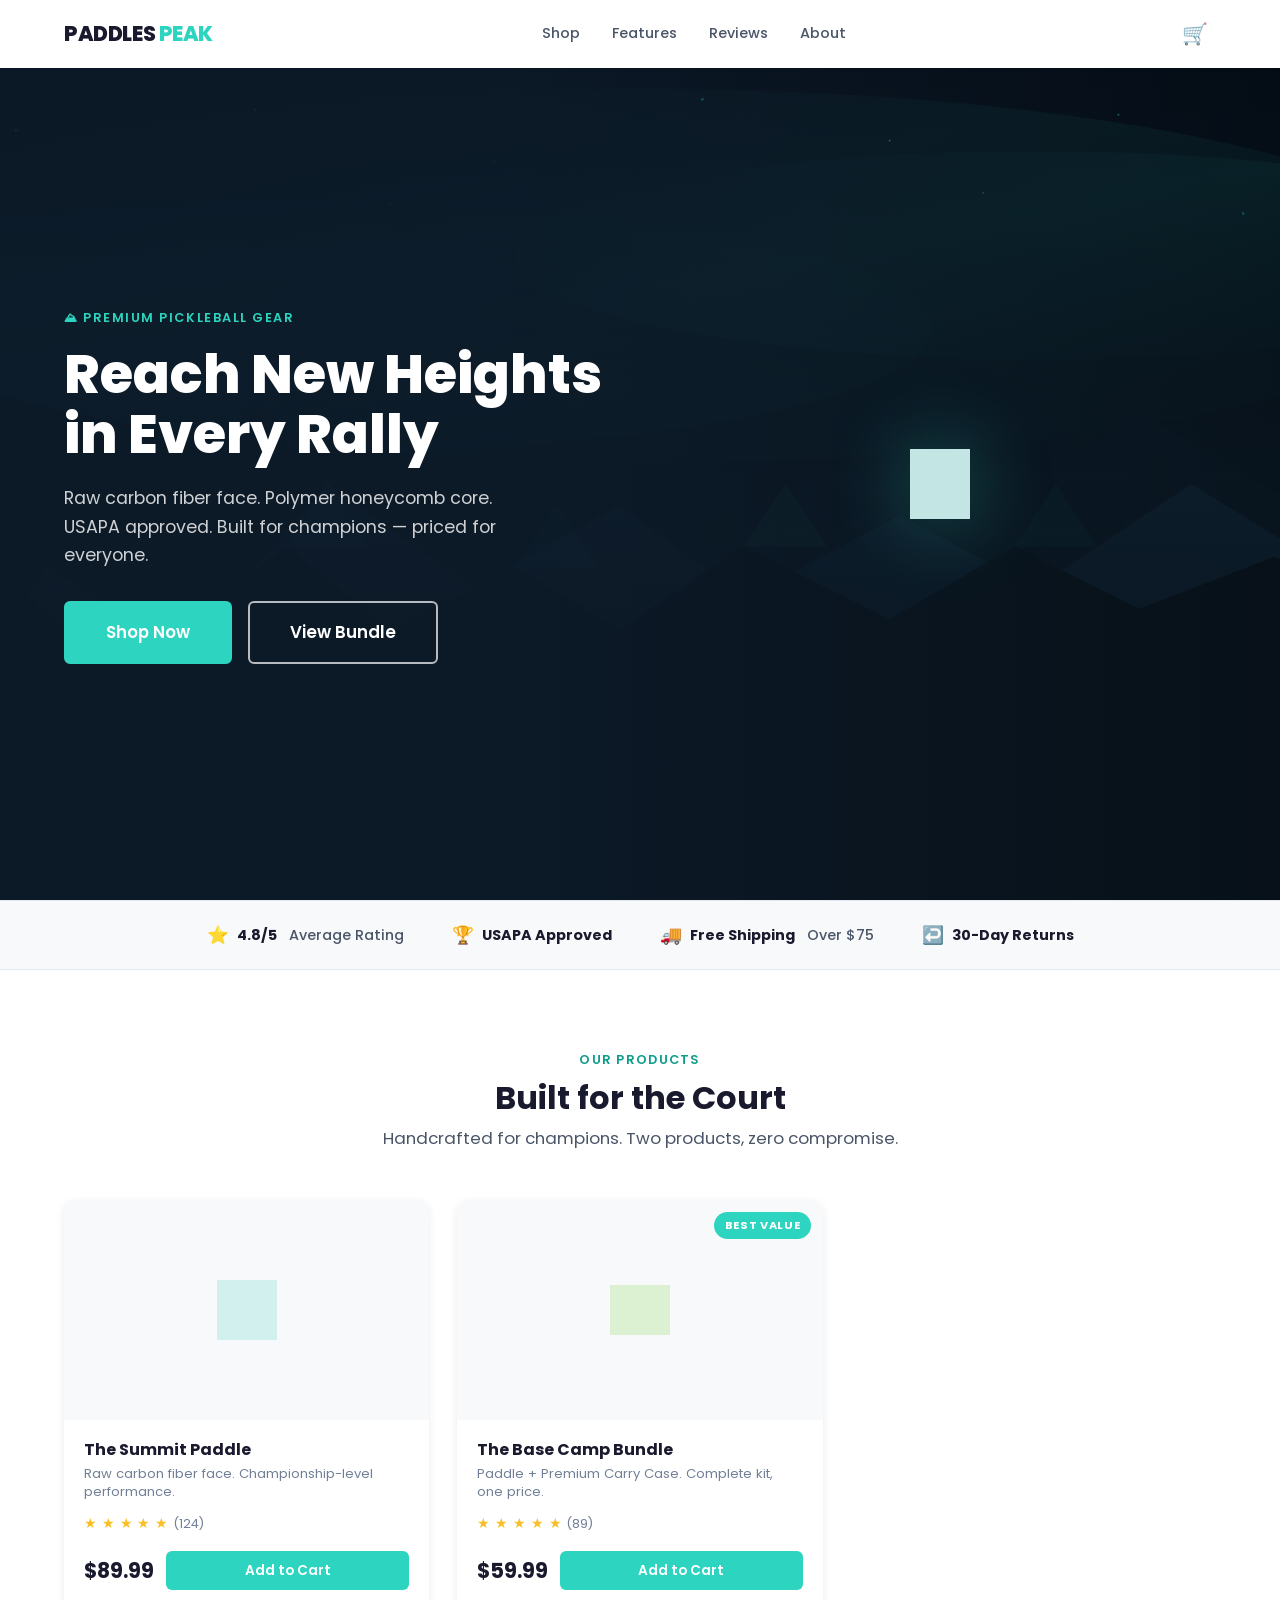
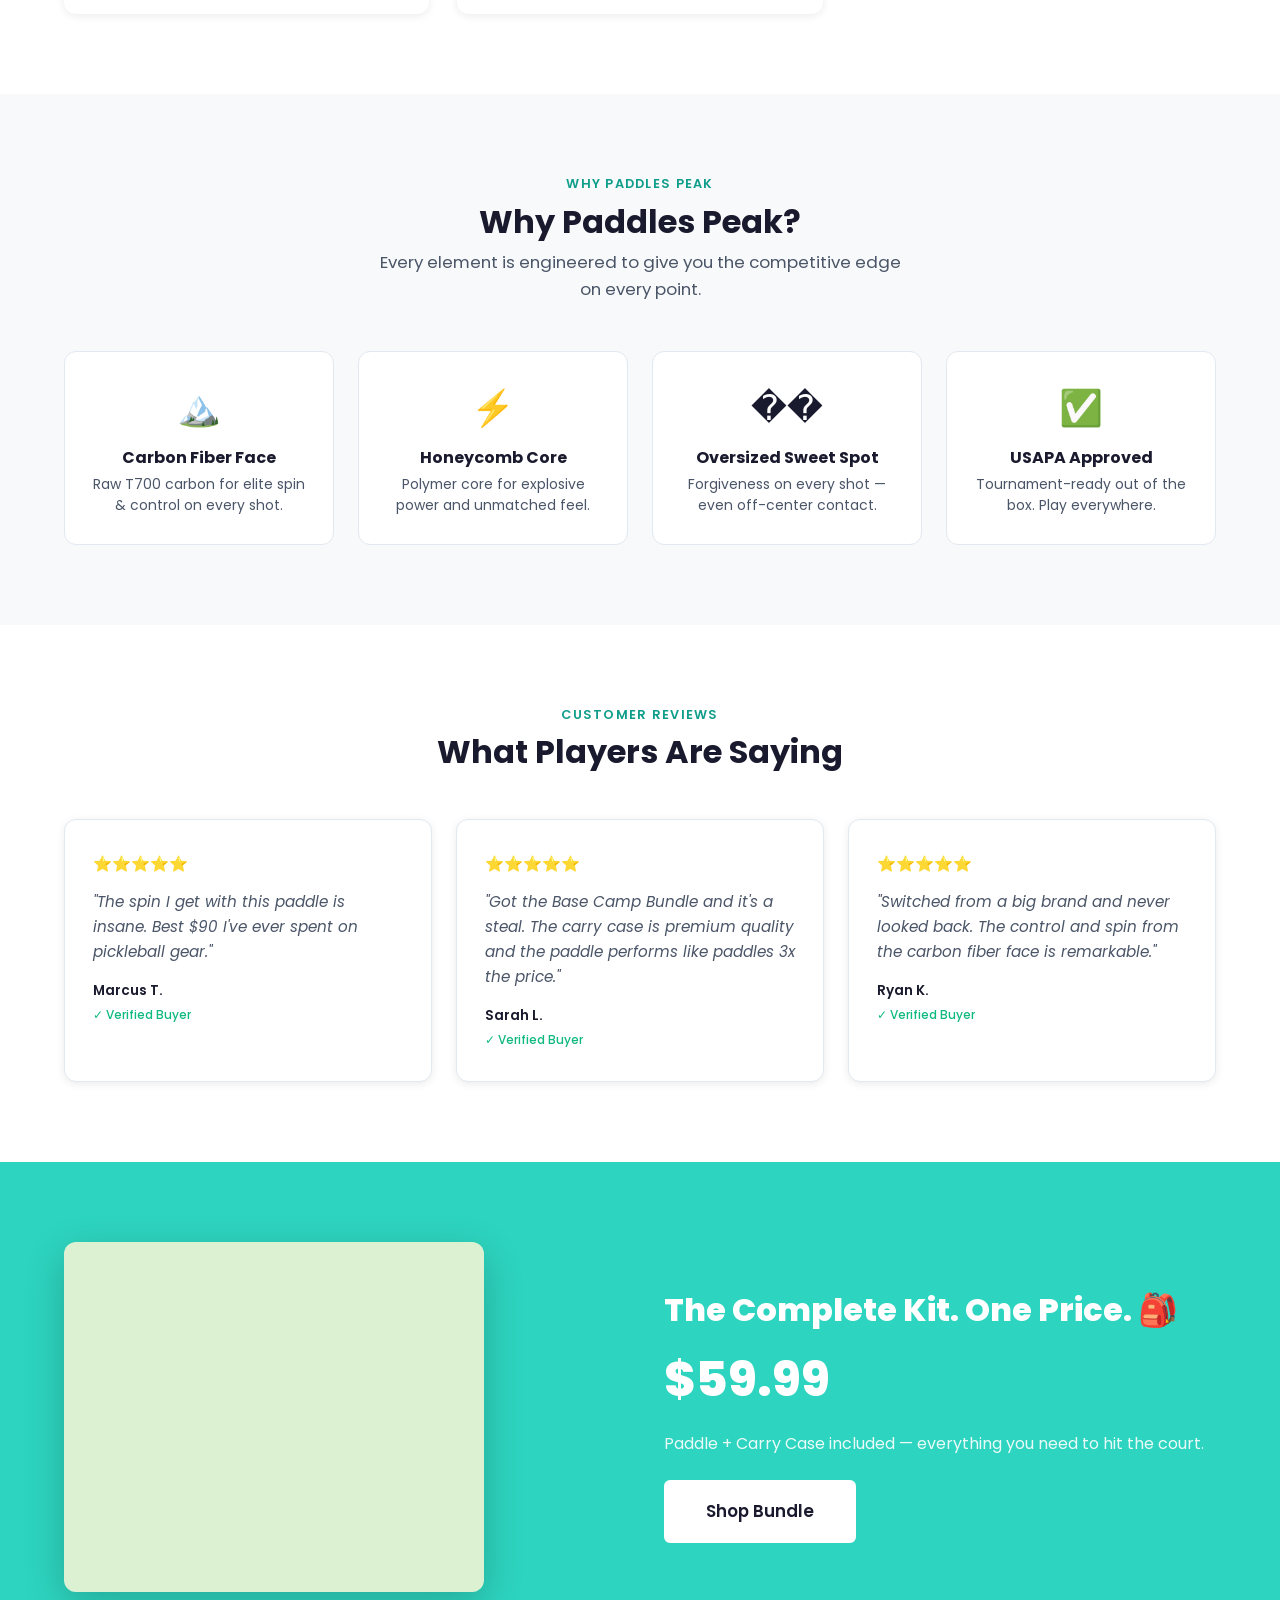
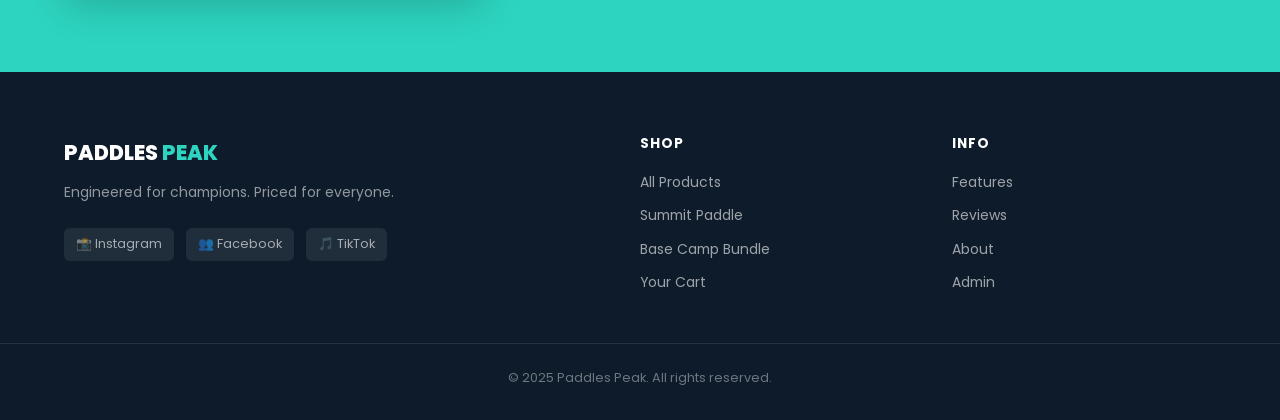
==== commit 36981e2d: "Rebuild Paddles Peak to clean white e-commerce design Complete redesign from dark techie theme to cl" ====
--- a/index.html
+++ b/index.html
@@ -3,38 +3,35 @@
 <head>
   <meta charset="UTF-8">
   <meta name="viewport" content="width=device-width, initial-scale=1.0">
-  <title>Paddles Peak — Reach New Heights in Every Rally</title>
+  <title>Paddles Peak — Premium Pickleball Paddles</title>
   <meta name="description" content="Premium pickleball paddles engineered for champions. Raw carbon fiber face, polymer honeycomb core. USAPA approved.">
-  <link rel="stylesheet" href="/css/styles.css">
+  <link rel="stylesheet" href="css/styles.css">
 </head>
 <body>
 
 <!-- NAVBAR -->
 <nav class="navbar" id="navbar">
   <div class="nav-container">
-    <a href="/index.html" class="nav-logo">PADDLES<span> PEAK</span></a>
-    <div id="nav-menu" class="nav-menu">
-      <a href="/shop.html">Shop</a>
+    <a href="index.html" class="nav-logo">PADDLES <span class="logo-peak">PEAK</span></a>
+    <div class="nav-links" id="nav-links">
+      <a href="shop.html">Shop</a>
       <a href="#features">Features</a>
       <a href="#testimonials">Reviews</a>
       <a href="#about">About</a>
     </div>
-    <div class="nav-cart">
-      <a href="/cart.html">
-        <button class="nav-cart-btn" aria-label="Shopping cart">
-          🛒 Cart
-          <span class="cart-badge" id="cart-badge-nav">0</span>
-        </button>
+    <div class="nav-right">
+      <a href="cart.html" class="nav-cart-link" aria-label="Shopping cart">
+        <span class="cart-icon">🛒</span>
+        <span class="cart-badge" id="cart-badge-nav">0</span>
       </a>
-    </div>
-    <button class="nav-toggle" id="nav-toggle" aria-label="Toggle menu" aria-expanded="false">☰</button>
+      <button class="nav-toggle" id="nav-toggle" aria-label="Toggle menu">☰</button>
+    </div>
   </div>
 </nav>
 
 <!-- HERO -->
 <section class="hero">
   <div class="hero-bg">
-    <!-- SVG Mountain Aurora Scene -->
     <svg class="hero-svg" viewBox="0 0 1440 800" preserveAspectRatio="xMidYMid slice" xmlns="http://www.w3.org/2000/svg" aria-hidden="true">
       <defs>
         <linearGradient id="skyGrad" x1="0%" y1="0%" x2="0%" y2="100%">
@@ -60,18 +57,11 @@
           <stop offset="0%" style="stop-color:#091520" />
           <stop offset="100%" style="stop-color:#030a0f" />
         </linearGradient>
-        <filter id="glow">
-          <feGaussianBlur stdDeviation="4" result="blur"/>
-          <feComposite in="SourceGraphic" in2="blur" operator="over"/>
-        </filter>
       </defs>
-      <!-- Sky -->
       <rect width="1440" height="800" fill="url(#skyGrad)"/>
-      <!-- Aurora bands -->
       <ellipse cx="720" cy="200" rx="800" ry="180" fill="url(#aurora1)" opacity="0.7"/>
       <ellipse cx="400" cy="250" rx="600" ry="120" fill="url(#aurora2)" opacity="0.6"/>
       <ellipse cx="1100" cy="180" rx="500" ry="100" fill="url(#aurora1)" opacity="0.5"/>
-      <!-- Stars -->
       <circle cx="120" cy="60" r="1.2" fill="#2dd4bf" opacity="0.6"/>
       <circle cx="350" cy="40" r="0.8" fill="white" opacity="0.5"/>
       <circle cx="580" cy="90" r="1" fill="white" opacity="0.4"/>
@@ -83,13 +73,9 @@
       <circle cx="480" cy="130" r="1" fill="#2dd4bf" opacity="0.4"/>
       <circle cx="1050" cy="120" r="0.8" fill="white" opacity="0.35"/>
       <circle cx="1300" cy="140" r="1.2" fill="#2dd4bf" opacity="0.4"/>
-      <!-- Far mountains (lightest) -->
       <polygon points="0,600 100,400 200,500 350,320 500,450 650,360 800,470 900,380 1050,440 1200,330 1350,420 1440,370 1440,800 0,800" fill="url(#mtnGrad2)" opacity="0.5"/>
-      <!-- Mid mountains -->
       <polygon points="0,700 150,480 280,560 420,400 560,500 700,420 820,510 970,430 1100,500 1250,400 1380,480 1440,440 1440,800 0,800" fill="url(#mtnGrad1)" opacity="0.8"/>
-      <!-- Foreground mountains -->
       <polygon points="0,800 0,650 120,500 220,580 380,460 480,540 600,480 700,540 820,460 960,530 1080,460 1200,520 1330,470 1440,510 1440,800" fill="#060e14"/>
-      <!-- Teal glow on mountain peaks -->
       <polygon points="380,460 420,400 460,460" fill="#2dd4bf" opacity="0.06"/>
       <polygon points="600,480 640,420 680,480" fill="#2dd4bf" opacity="0.05"/>
       <polygon points="820,460 860,400 900,460" fill="#2dd4bf" opacity="0.06"/>
@@ -97,243 +83,161 @@
     </svg>
     <div class="hero-gradient"></div>
   </div>
-
   <div class="hero-content">
     <div class="hero-text">
-      <p class="hero-eyebrow">⛰ Engineered for Champions</p>
-      <h1 class="hero-title">
-        Reach New <span class="highlight">Heights</span><br>
-        in Every Rally
-      </h1>
-      <p class="hero-sub">
-        Raw carbon fiber face. Polymer honeycomb core. Built for players who demand elite spin, control, and power — USAPA approved from day one.
-      </p>
-      <div class="hero-actions">
-        <a href="/shop.html" class="btn btn-teal btn-xl">Shop Now</a>
-        <a href="#features" class="btn btn-outline btn-xl">Our Tech</a>
-      </div>
-      <div class="hero-stats">
-        <div class="hero-stat">
-          <div class="hero-stat-num">4.9★</div>
-          <div class="hero-stat-label">Avg Rating</div>
-        </div>
-        <div class="hero-stat">
-          <div class="hero-stat-num">2,000+</div>
-          <div class="hero-stat-label">Players</div>
-        </div>
-        <div class="hero-stat">
-          <div class="hero-stat-num">USAPA</div>
-          <div class="hero-stat-label">Approved</div>
-        </div>
-      </div>
-    </div>
-
-    <div class="hero-visual">
-      <div class="hero-glow-ring"></div>
-      <div class="hero-paddle-display">
-        <img src="/images/paddle-main.jpg" alt="Paddles Peak Summit Paddle — teal mountain aurora graphic"
-          onerror="this.style.display='none';this.nextElementSibling.style.display='flex'">
-        <div class="hero-paddle-fallback" style="display:none">
-          <!-- Paddle SVG art fallback -->
-          <svg width="120" height="160" viewBox="0 0 120 160" class="hero-paddle-svg" fill="none" xmlns="http://www.w3.org/2000/svg" aria-hidden="true">
-            <rect x="30" y="70" width="60" height="85" rx="4" fill="none" stroke="currentColor" stroke-width="2"/>
-            <ellipse cx="60" cy="55" rx="35" ry="42" fill="none" stroke="currentColor" stroke-width="2"/>
-            <path d="M30 70 Q60 20 90 70" fill="rgba(45,212,191,0.15)" stroke="none"/>
-            <path d="M25 65 Q40 30 60 20 Q80 30 95 65" fill="none" stroke="currentColor" stroke-width="1" stroke-dasharray="3 3" opacity="0.5"/>
-            <line x1="30" y1="90" x2="90" y2="90" stroke="currentColor" stroke-width="0.75" opacity="0.4"/>
-            <line x1="28" y1="105" x2="92" y2="105" stroke="currentColor" stroke-width="0.75" opacity="0.3"/>
-            <line x1="30" y1="120" x2="90" y2="120" stroke="currentColor" stroke-width="0.75" opacity="0.3"/>
-            <line x1="50" y1="70" x2="50" y2="155" stroke="currentColor" stroke-width="0.75" opacity="0.3"/>
-            <line x1="70" y1="70" x2="70" y2="155" stroke="currentColor" stroke-width="0.75" opacity="0.3"/>
-          </svg>
-          <div class="hero-paddle-name">PADDLES PEAK</div>
-        </div>
-      </div>
-    </div>
-  </div>
-</section>
-
-<!-- PRODUCT COLLECTION -->
-<section class="section" id="collection">
+      <span class="hero-eyebrow">⛰ Premium Pickleball Gear</span>
+      <h1>Reach New Heights in Every Rally</h1>
+      <p>Raw carbon fiber face. Polymer honeycomb core. USAPA approved. Built for champions — priced for everyone.</p>
+      <div class="hero-btns">
+        <a href="shop.html" class="btn btn-primary btn-lg">Shop Now</a>
+        <a href="product.html?id=base-camp-bundle" class="btn btn-outline-light btn-lg">View Bundle</a>
+      </div>
+    </div>
+    <div class="hero-img-wrap">
+      <img src="images/paddle-hand.png" alt="Paddles Peak Summit Paddle" class="hero-img">
+    </div>
+  </div>
+</section>
+
+<!-- SOCIAL PROOF BAR -->
+<div class="proof-bar">
+  <div class="proof-bar-inner">
+    <div class="proof-item"><span class="proof-icon">⭐</span> <strong>4.8/5</strong>&nbsp;Average Rating</div>
+    <div class="proof-item"><span class="proof-icon">🏆</span> <strong>USAPA Approved</strong></div>
+    <div class="proof-item"><span class="proof-icon">🚚</span> <strong>Free Shipping</strong>&nbsp;Over $75</div>
+    <div class="proof-item"><span class="proof-icon">↩️</span> <strong>30-Day Returns</strong></div>
+  </div>
+</div>
+
+<!-- PRODUCTS SECTION -->
+<section class="section section-white" id="shop">
   <div class="container">
     <div class="section-header">
-      <h2 class="section-title">Our Collection</h2>
-      <span class="accent-line"></span>
-      <p class="section-sub">From recreational players to competitive pros — find your edge</p>
-    </div>
-    <div class="products-grid" id="products-grid">
-      <!-- Populated by main.js -->
-    </div>
-  </div>
-</section>
-
-<!-- FEATURES -->
-<section class="section section-dark" id="features">
+      <span class="section-tag">Our Products</span>
+      <h2>Built for the Court</h2>
+      <p>Handcrafted for champions. Two products, zero compromise.</p>
+    </div>
+    <div class="products-grid" id="products-grid"></div>
+  </div>
+</section>
+
+<!-- FEATURES SECTION -->
+<section class="section section-light" id="features">
   <div class="container">
     <div class="section-header">
-      <h2 class="section-title">Why Choose Paddles Peak?</h2>
-      <span class="accent-line"></span>
-      <p class="section-sub">Championship-level technology in every paddle</p>
+      <span class="section-tag">Why Paddles Peak</span>
+      <h2>Why Paddles Peak?</h2>
+      <p>Every element is engineered to give you the competitive edge on every point.</p>
     </div>
     <div class="features-grid">
-      <div class="feature-card" data-reveal>
+      <div class="feature-card">
         <div class="feature-icon">🏔️</div>
-        <div class="feature-title">Raw Carbon Fiber Face</div>
-        <p class="feature-desc">Elite-level spin and control with our textured raw carbon fiber surface — the same material used by touring professionals.</p>
-      </div>
-      <div class="feature-card" data-reveal>
+        <h3>Carbon Fiber Face</h3>
+        <p>Raw T700 carbon for elite spin &amp; control on every shot.</p>
+      </div>
+      <div class="feature-card">
         <div class="feature-icon">⚡</div>
-        <div class="feature-title">Polymer Honeycomb Core</div>
-        <p class="feature-desc">Explosive power meets unmatched feel. Our 16mm polypropylene honeycomb core absorbs vibration and delivers consistent pop.</p>
-      </div>
-      <div class="feature-card" data-reveal>
-        <div class="feature-icon">🎯</div>
-        <div class="feature-title">Oversized Sweet Spot</div>
-        <p class="feature-desc">Forgiveness on every shot. The extended hitting surface means more power and control, even on off-center strikes.</p>
-      </div>
-      <div class="feature-card" data-reveal>
-        <div class="feature-icon">👜</div>
-        <div class="feature-title">Premium Carry Case</div>
-        <p class="feature-desc">Protect your investment. Our padded carry case with mesh pocket keeps your paddle game-ready wherever you go.</p>
-      </div>
-    </div>
-    <div class="text-center mt-3">
-      <a href="/shop.html" class="btn btn-teal btn-lg">Shop the Collection</a>
-    </div>
-  </div>
-</section>
-
-<!-- BRAND BANNER -->
-<section class="section" id="about" style="padding: 4rem 1.5rem; background: linear-gradient(135deg, #0a0f14 0%, #0d1a22 50%, #0a0f14 100%); border-top: 1px solid var(--border); border-bottom: 1px solid var(--border);">
-  <div class="container text-center">
-    <p style="font-size:0.75rem;font-weight:700;letter-spacing:3px;text-transform:uppercase;color:var(--accent);margin-bottom:0.75rem;">Our Promise</p>
-    <h2 class="section-title" style="max-width:700px;margin:0 auto 1rem;">"Engineered for Champions. Priced for Everyone."</h2>
-    <p style="max-width:600px;margin:0 auto 2rem;font-size:1.05rem;color:var(--text-secondary);line-height:1.7;">
-      Paddles Peak was born on the court. We obsessed over every gram, every texture, every edge — so you can focus on the game. USAPA approved and court-ready from day one.
-    </p>
-    <div style="display:flex;gap:2rem;justify-content:center;flex-wrap:wrap;margin-top:1.5rem;">
-      <div style="display:flex;align-items:center;gap:0.5rem;font-size:0.9rem;color:var(--text-secondary);">
-        <span style="color:var(--accent);">✓</span> USAPA Approved
-      </div>
-      <div style="display:flex;align-items:center;gap:0.5rem;font-size:0.9rem;color:var(--text-secondary);">
-        <span style="color:var(--accent);">✓</span> Free Shipping Over $75
-      </div>
-      <div style="display:flex;align-items:center;gap:0.5rem;font-size:0.9rem;color:var(--text-secondary);">
-        <span style="color:var(--accent);">✓</span> 30-Day Returns
-      </div>
-      <div style="display:flex;align-items:center;gap:0.5rem;font-size:0.9rem;color:var(--text-secondary);">
-        <span style="color:var(--accent);">✓</span> Lifetime Support
-      </div>
-    </div>
-  </div>
-</section>
-
-<!-- TESTIMONIALS -->
-<section class="section section-dark" id="testimonials">
+        <h3>Honeycomb Core</h3>
+        <p>Polymer core for explosive power and unmatched feel.</p>
+      </div>
+      <div class="feature-card">
+        <div class="feature-icon">��</div>
+        <h3>Oversized Sweet Spot</h3>
+        <p>Forgiveness on every shot — even off-center contact.</p>
+      </div>
+      <div class="feature-card">
+        <div class="feature-icon">✅</div>
+        <h3>USAPA Approved</h3>
+        <p>Tournament-ready out of the box. Play everywhere.</p>
+      </div>
+    </div>
+  </div>
+</section>
+
+<!-- TESTIMONIALS SECTION -->
+<section class="section section-white" id="testimonials">
   <div class="container">
     <div class="section-header">
-      <h2 class="section-title">What Players Are Saying</h2>
-      <span class="accent-line"></span>
+      <span class="section-tag">Customer Reviews</span>
+      <h2>What Players Are Saying</h2>
     </div>
     <div class="testimonials-grid">
-      <div class="testimonial-card" data-reveal>
-        <span class="testimonial-quote">"</span>
-        <p class="testimonial-text">The spin I get with the Summit Paddle is absolutely insane. I went from a 4.0 to a 4.5 within months of switching. The raw carbon face grabs the ball in a way I've never felt before.</p>
-        <div class="testimonial-author">
-          <div class="testimonial-avatar">JM</div>
-          <div>
-            <div class="testimonial-name">Jordan M.</div>
-            <div class="testimonial-location">Austin, TX — 4.5 Player</div>
-          </div>
-          <div style="margin-left:auto;"><span class="stars"><span class="star full">★</span><span class="star full">★</span><span class="star full">★</span><span class="star full">★</span><span class="star full">★</span></span></div>
-        </div>
-      </div>
-      <div class="testimonial-card" data-reveal>
-        <span class="testimonial-quote">"</span>
-        <p class="testimonial-text">Got the Base Camp Bundle and it's the best investment I've made in my game. The case is premium quality — fits the paddle perfectly with room for a couple balls. Perfect gift for any pickleball player.</p>
-        <div class="testimonial-author">
-          <div class="testimonial-avatar">SL</div>
-          <div>
-            <div class="testimonial-name">Sarah L.</div>
-            <div class="testimonial-location">Denver, CO — Recreational Player</div>
-          </div>
-          <div style="margin-left:auto;"><span class="stars"><span class="star full">★</span><span class="star full">★</span><span class="star full">★</span><span class="star full">★</span><span class="star full">★</span></span></div>
-        </div>
-      </div>
-      <div class="testimonial-card" data-reveal>
-        <span class="testimonial-quote">"</span>
-        <p class="testimonial-text">Switched from a big-name brand to Paddles Peak and honestly can't believe the value. The feel and control at this price point is remarkable. The mountain graphic looks incredible on the court too.</p>
-        <div class="testimonial-author">
-          <div class="testimonial-avatar">RK</div>
-          <div>
-            <div class="testimonial-name">Ryan K.</div>
-            <div class="testimonial-location">Seattle, WA — Tournament Player</div>
-          </div>
-          <div style="margin-left:auto;"><span class="stars"><span class="star full">★</span><span class="star full">★</span><span class="star full">★</span><span class="star full">★</span><span class="star half">★</span></span></div>
-        </div>
-      </div>
+      <div class="testimonial-card">
+        <div class="testimonial-stars">⭐⭐⭐⭐⭐</div>
+        <p class="testimonial-text">"The spin I get with this paddle is insane. Best $90 I've ever spent on pickleball gear."</p>
+        <div class="testimonial-author">Marcus T.</div>
+        <div class="testimonial-verified">✓ Verified Buyer</div>
+      </div>
+      <div class="testimonial-card">
+        <div class="testimonial-stars">⭐⭐⭐⭐⭐</div>
+        <p class="testimonial-text">"Got the Base Camp Bundle and it's a steal. The carry case is premium quality and the paddle performs like paddles 3x the price."</p>
+        <div class="testimonial-author">Sarah L.</div>
+        <div class="testimonial-verified">✓ Verified Buyer</div>
+      </div>
+      <div class="testimonial-card">
+        <div class="testimonial-stars">⭐⭐⭐⭐⭐</div>
+        <p class="testimonial-text">"Switched from a big brand and never looked back. The control and spin from the carbon fiber face is remarkable."</p>
+        <div class="testimonial-author">Ryan K.</div>
+        <div class="testimonial-verified">✓ Verified Buyer</div>
+      </div>
+    </div>
+  </div>
+</section>
+
+<!-- BUNDLE SECTION -->
+<section class="bundle-section" id="about">
+  <div class="bundle-inner">
+    <div class="bundle-img-wrap">
+      <img src="images/bundle-shot.png" alt="Base Camp Bundle" class="bundle-img">
+    </div>
+    <div class="bundle-text">
+      <h2>The Complete Kit. One Price. 🎒</h2>
+      <div class="bundle-price">$59.99</div>
+      <p class="bundle-includes">Paddle + Carry Case included — everything you need to hit the court.</p>
+      <a href="product.html?id=base-camp-bundle" class="btn btn-white btn-lg">Shop Bundle</a>
     </div>
   </div>
 </section>
 
 <!-- FOOTER -->
 <footer class="footer">
-  <div class="footer-grid">
-    <div>
-      <div class="footer-brand-logo">PADDLES<span> PEAK</span></div>
-      <p class="footer-brand-desc">Engineered for champions. Priced for everyone. Premium pickleball paddles built for players who refuse to compromise.</p>
-      <div class="footer-socials">
-        <a href="#" class="footer-social-btn" aria-label="Instagram">📸</a>
-        <a href="#" class="footer-social-btn" aria-label="Facebook">👥</a>
-        <a href="#" class="footer-social-btn" aria-label="Twitter/X">✗</a>
-        <a href="#" class="footer-social-btn" aria-label="YouTube">▶</a>
-      </div>
-    </div>
-    <div>
-      <div class="footer-col-title">Shop</div>
-      <div class="footer-col-links">
-        <a href="/shop.html">All Products</a>
-        <a href="/shop.html?filter=paddles">Paddles</a>
-        <a href="/shop.html?filter=bundles">Bundles</a>
-        <a href="/shop.html?filter=accessories">Accessories</a>
-      </div>
-    </div>
-    <div>
-      <div class="footer-col-title">Support</div>
-      <div class="footer-col-links">
-        <a href="#">FAQ</a>
-        <a href="#">Shipping Policy</a>
-        <a href="#">Returns</a>
-        <a href="#">Contact Us</a>
-      </div>
-    </div>
-    <div>
-      <div class="footer-col-title">Company</div>
-      <div class="footer-col-links">
-        <a href="#about">About</a>
-        <a href="#">Blog</a>
-        <a href="#">Ambassadors</a>
-        <a href="/admin.html">Admin</a>
-      </div>
+  <div class="footer-inner">
+    <div class="footer-brand">
+      <div class="footer-logo">PADDLES <span class="logo-peak">PEAK</span></div>
+      <p class="footer-tagline">Engineered for champions. Priced for everyone.</p>
+      <div class="footer-social">
+        <a href="#">📸 Instagram</a>
+        <a href="#">👥 Facebook</a>
+        <a href="#">🎵 TikTok</a>
+      </div>
+    </div>
+    <div class="footer-col">
+      <h4>Shop</h4>
+      <ul>
+        <li><a href="shop.html">All Products</a></li>
+        <li><a href="product.html?id=summit-paddle">Summit Paddle</a></li>
+        <li><a href="product.html?id=base-camp-bundle">Base Camp Bundle</a></li>
+        <li><a href="cart.html">Your Cart</a></li>
+      </ul>
+    </div>
+    <div class="footer-col">
+      <h4>Info</h4>
+      <ul>
+        <li><a href="#features">Features</a></li>
+        <li><a href="#testimonials">Reviews</a></li>
+        <li><a href="#about">About</a></li>
+        <li><a href="admin.html">Admin</a></li>
+      </ul>
     </div>
   </div>
   <div class="footer-bottom">
     <p>© 2025 Paddles Peak. All rights reserved.</p>
-    <span class="footer-usapa">✓ USAPA Approved Products</span>
   </div>
 </footer>
 
-<!-- Scroll reveal init -->
-<script>
-  const observer = new IntersectionObserver((entries) => {
-    entries.forEach(e => { if (e.isIntersecting) { e.target.classList.add('revealed'); observer.unobserve(e.target); }});
-  }, { threshold: 0.1 });
-  document.querySelectorAll('[data-reveal]').forEach(el => observer.observe(el));
-</script>
-
-<script src="/js/products.js"></script>
-<script src="/js/cart.js"></script>
-<script src="/js/orders.js"></script>
-<script src="/js/main.js"></script>
+<script src="js/products.js"></script>
+<script src="js/cart.js"></script>
+<script src="js/orders.js"></script>
+<script src="js/main.js"></script>
 </body>
 </html>
--- a/css/styles.css
+++ b/css/styles.css
@@ -1,224 +1,185 @@
 /* =============================================
-   styles.css — Paddles Peak Design System
+   styles.css — Paddles Peak (Clean White E-Commerce)
    ============================================= */
 
-/* ── Google Fonts ── */
-@import url('https://fonts.googleapis.com/css2?family=Montserrat:wght@400;600;700;900&family=Inter:wght@300;400;500;600&display=swap');
-
-/* ── CSS Variables ── */
+@import url('https://fonts.googleapis.com/css2?family=Poppins:wght@300;400;500;600;700;800&display=swap');
+
 :root {
-  --bg-primary:    #0a0f14;
-  --bg-secondary:  #111820;
-  --bg-card:       #1a2535;
-  --bg-card-hover: #1e2d40;
-  --accent:        #2dd4bf;
-  --accent-hover:  #14b8a6;
-  --accent-glow:   rgba(45, 212, 191, 0.25);
-  --text-primary:  #f1f5f9;
-  --text-secondary:#94a3b8;
-  --border:        #1e3a4a;
-  --border-accent: #2dd4bf;
-  --success:       #10b981;
-  --warning:       #f59e0b;
-  --danger:        #ef4444;
-  --radius:        8px;
-  --radius-lg:     12px;
-  --shadow:        0 4px 24px rgba(0,0,0,0.4);
-  --shadow-glow:   0 0 24px rgba(45, 212, 191, 0.3);
-  --transition:    all 0.25s ease;
-  --nav-height:    72px;
-}
-
-/* ── Reset & Base ── */
+  --bg-white: #ffffff;
+  --bg-light: #f8f9fa;
+  --bg-dark: #0d1b2a;
+  --bg-card: #ffffff;
+  --accent: #2dd4bf;
+  --accent-dark: #0f9d8b;
+  --text-dark: #1a1a2e;
+  --text-mid: #4a5568;
+  --text-light: #718096;
+  --border: #e2e8f0;
+  --shadow: 0 2px 8px rgba(0,0,0,0.08);
+  --shadow-hover: 0 8px 24px rgba(0,0,0,0.14);
+  --success: #10b981;
+  --warning: #f59e0b;
+  --danger: #ef4444;
+  --radius: 12px;
+  --radius-sm: 6px;
+  --nav-height: 68px;
+}
+
+/* ── Reset ── */
 *, *::before, *::after { box-sizing: border-box; margin: 0; padding: 0; }
 html { scroll-behavior: smooth; font-size: 16px; }
-body {
-  font-family: 'Inter', sans-serif;
-  background: var(--bg-primary);
-  color: var(--text-primary);
-  line-height: 1.6;
-  min-height: 100vh;
-}
+body { font-family: 'Poppins', sans-serif; background: var(--bg-white); color: var(--text-dark); line-height: 1.6; }
 img { max-width: 100%; display: block; }
-a { color: var(--accent); text-decoration: none; transition: var(--transition); }
-a:hover { color: var(--accent-hover); }
+a { text-decoration: none; color: inherit; }
 ul, ol { list-style: none; }
-button { cursor: pointer; border: none; font-family: 'Inter', sans-serif; }
-input, select, textarea { font-family: 'Inter', sans-serif; }
+button { cursor: pointer; border: none; font-family: 'Poppins', sans-serif; }
+input, select, textarea { font-family: 'Poppins', sans-serif; }
+
+/* ── Layout ── */
+.container { max-width: 1200px; margin: 0 auto; padding: 0 1.5rem; }
+.section { padding: 5rem 0; }
+.section-light { background: var(--bg-light); }
+.section-white { background: var(--bg-white); }
+.section-dark { background: var(--bg-dark); }
+.section-accent { background: var(--accent); }
+
+.section-header { text-align: center; margin-bottom: 3rem; }
+.section-header h2 { font-size: 2rem; font-weight: 700; color: var(--text-dark); margin-bottom: 0.5rem; }
+.section-header .section-tag { font-size: 0.8rem; font-weight: 600; text-transform: uppercase; letter-spacing: 0.1em; color: var(--accent-dark); margin-bottom: 0.5rem; display: block; }
+.section-header p { font-size: 1.05rem; color: var(--text-mid); max-width: 540px; margin: 0 auto; }
 
 /* ── Typography ── */
-h1, h2, h3, h4, h5 {
-  font-family: 'Montserrat', sans-serif;
-  color: var(--text-primary);
-  line-height: 1.15;
-}
-h1 { font-size: clamp(2.5rem, 5vw, 4.5rem); font-weight: 900; }
-h2 { font-size: clamp(1.8rem, 3vw, 2.6rem); font-weight: 700; }
-h3 { font-size: 1.4rem; font-weight: 700; }
-h4 { font-size: 1.1rem; font-weight: 600; }
-p { color: var(--text-secondary); }
-
-.section-title {
-  font-family: 'Montserrat', sans-serif;
-  font-weight: 700;
-  font-size: clamp(1.8rem, 3vw, 2.6rem);
-  color: var(--text-primary);
-  margin-bottom: 0.5rem;
-}
-.section-sub {
-  color: var(--text-secondary);
-  font-size: 1.05rem;
-  margin-bottom: 3rem;
-}
-.section-header { text-align: center; margin-bottom: 3rem; }
-.section-header .accent-line {
-  display: block;
-  width: 60px; height: 3px;
-  background: var(--accent);
-  margin: 0.75rem auto 1rem;
-  border-radius: 2px;
-}
+h1, h2, h3, h4, h5 { font-weight: 700; line-height: 1.2; }
 
 /* ── Buttons ── */
 .btn {
-  display: inline-flex;
-  align-items: center;
-  gap: 0.4rem;
-  padding: 0.65rem 1.4rem;
-  border-radius: 6px;
+  display: inline-block;
+  padding: 0.75rem 1.75rem;
+  border-radius: var(--radius-sm);
+  font-size: 0.95rem;
   font-weight: 600;
-  font-size: 0.9rem;
-  transition: var(--transition);
+  transition: all 0.2s ease;
+  cursor: pointer;
   border: 2px solid transparent;
 }
-.btn-teal {
+.btn-primary {
   background: var(--accent);
-  color: #0a0f14;
+  color: #fff;
   border-color: var(--accent);
 }
-.btn-teal:hover, .btn-teal.added {
-  background: var(--accent-hover);
-  border-color: var(--accent-hover);
-  box-shadow: var(--shadow-glow);
+.btn-primary:hover {
+  background: var(--accent-dark);
+  border-color: var(--accent-dark);
+  color: #fff;
   transform: translateY(-1px);
-  color: #0a0f14;
+  box-shadow: 0 4px 12px rgba(45,212,191,0.35);
 }
 .btn-outline {
   background: transparent;
-  color: var(--accent);
-  border-color: var(--accent);
-}
-.btn-outline:hover {
-  background: var(--accent);
-  color: #0a0f14;
-  box-shadow: var(--shadow-glow);
-}
-.btn-ghost {
+  color: var(--text-dark);
+  border-color: var(--border);
+}
+.btn-outline:hover { border-color: var(--accent); color: var(--accent); }
+.btn-outline-light {
   background: transparent;
-  color: var(--text-primary);
-  border-color: var(--border);
-}
-.btn-ghost:hover { border-color: var(--accent); color: var(--accent); }
-.btn-lg { padding: 0.85rem 2rem; font-size: 1rem; }
-.btn-xl { padding: 1rem 2.5rem; font-size: 1.1rem; font-weight: 700; border-radius: 8px; }
-
-/* ── Navbar ── */
+  color: #fff;
+  border: 2px solid rgba(255,255,255,0.7);
+}
+.btn-outline-light:hover { background: rgba(255,255,255,0.15); color: #fff; }
+.btn-white {
+  background: #fff;
+  color: var(--text-dark);
+  border-color: #fff;
+}
+.btn-white:hover { background: var(--bg-light); }
+.btn-lg { padding: 1rem 2.5rem; font-size: 1.05rem; }
+.btn-full { width: 100%; text-align: center; }
+
+/* ── NAVBAR ── */
 .navbar {
   position: sticky;
   top: 0;
-  z-index: 1000;
-  background: rgba(10, 15, 20, 0.95);
-  backdrop-filter: blur(12px);
-  -webkit-backdrop-filter: blur(12px);
-  border-bottom: 1px solid var(--border);
+  z-index: 999;
+  background: #ffffff;
+  box-shadow: 0 1px 3px rgba(0,0,0,0.1);
   height: var(--nav-height);
   display: flex;
   align-items: center;
-  transition: var(--transition);
-}
-.navbar.scrolled { box-shadow: 0 2px 20px rgba(0,0,0,0.5); }
+}
 .nav-container {
+  display: flex;
+  align-items: center;
+  justify-content: space-between;
   max-width: 1200px;
   margin: 0 auto;
+  padding: 0 1.5rem;
   width: 100%;
-  padding: 0 1.5rem;
-  display: flex;
-  align-items: center;
-  justify-content: space-between;
-  gap: 1rem;
 }
 .nav-logo {
-  font-family: 'Montserrat', sans-serif;
-  font-weight: 900;
-  font-size: 1.4rem;
-  color: var(--text-primary);
-  letter-spacing: -0.5px;
-}
-.nav-logo span { color: var(--accent); }
-.nav-menu {
-  display: flex;
-  align-items: center;
-  gap: 0.5rem;
-}
-.nav-menu a {
-  color: var(--text-secondary);
+  font-size: 1.3rem;
+  font-weight: 800;
+  color: var(--text-dark);
+  letter-spacing: -0.02em;
+  text-decoration: none;
+}
+.nav-logo .logo-peak { color: var(--accent); }
+.nav-links {
+  display: flex;
+  gap: 2rem;
+  align-items: center;
+}
+.nav-links a {
+  font-size: 0.9rem;
   font-weight: 500;
-  font-size: 0.9rem;
-  padding: 0.4rem 0.7rem;
-  border-radius: 6px;
-  transition: var(--transition);
-}
-.nav-menu a:hover, .nav-menu a.active { color: var(--accent); }
-.nav-cart {
+  color: var(--text-mid);
+  text-decoration: none;
+  transition: color 0.2s;
+}
+.nav-links a:hover { color: var(--accent); }
+.nav-right { display: flex; align-items: center; gap: 0.75rem; }
+.nav-cart-link {
   position: relative;
   display: flex;
   align-items: center;
-}
-.nav-cart-btn {
-  background: none;
-  border: 1px solid var(--border);
-  color: var(--text-primary);
-  padding: 0.45rem 0.75rem;
-  border-radius: 6px;
-  display: flex;
-  align-items: center;
-  gap: 0.4rem;
-  font-size: 1rem;
-  transition: var(--transition);
-}
-.nav-cart-btn:hover { border-color: var(--accent); color: var(--accent); }
+  font-size: 1.3rem;
+  color: var(--text-dark);
+  text-decoration: none;
+  padding: 0.35rem 0.5rem;
+}
+.nav-cart-link:hover { color: var(--accent); }
 .cart-badge {
   position: absolute;
-  top: -6px; right: -6px;
+  top: -4px;
+  right: -6px;
   background: var(--accent);
-  color: #0a0f14;
+  color: #fff;
   font-size: 0.65rem;
   font-weight: 700;
-  width: 18px; height: 18px;
-  border-radius: 50%;
-  display: none;
+  min-width: 18px;
+  height: 18px;
+  border-radius: 99px;
+  display: inline-flex;
   align-items: center;
   justify-content: center;
+  padding: 0 4px;
 }
 .nav-toggle {
   display: none;
-  background: none;
-  border: 1px solid var(--border);
-  color: var(--text-primary);
-  padding: 0.4rem 0.6rem;
-  border-radius: 6px;
-  font-size: 1.2rem;
-  line-height: 1;
-}
-
-/* ── Hero Section ── */
+  background: transparent;
+  border: none;
+  font-size: 1.4rem;
+  color: var(--text-dark);
+  cursor: pointer;
+}
+
+/* ── HERO ── */
 .hero {
+  background: var(--bg-dark);
+  min-height: calc(100vh - var(--nav-height));
   position: relative;
-  min-height: calc(100vh - var(--nav-height));
-  display: flex;
-  align-items: center;
   overflow: hidden;
-  background: var(--bg-primary);
+  display: flex;
+  align-items: center;
 }
 .hero-bg {
   position: absolute;
@@ -226,19 +187,14 @@
   z-index: 0;
 }
 .hero-svg {
-  width: 100%; height: 100%;
-  position: absolute;
-  inset: 0;
+  width: 100%;
+  height: 100%;
+  object-fit: cover;
 }
 .hero-gradient {
   position: absolute;
   inset: 0;
-  background: linear-gradient(
-    135deg,
-    rgba(10,15,20,0.9) 0%,
-    rgba(45,212,191,0.08) 50%,
-    rgba(10,15,20,0.95) 100%
-  );
+  background: linear-gradient(to right, rgba(13,27,42,0.85) 40%, rgba(13,27,42,0.2) 100%);
 }
 .hero-content {
   position: relative;
@@ -248,960 +204,820 @@
   padding: 4rem 1.5rem;
   display: grid;
   grid-template-columns: 1fr 1fr;
-  align-items: center;
-  gap: 4rem;
+  gap: 3rem;
+  align-items: center;
   width: 100%;
 }
-.hero-text { max-width: 580px; }
+.hero-text { color: #fff; }
 .hero-eyebrow {
-  font-family: 'Montserrat', sans-serif;
-  font-size: 0.75rem;
-  font-weight: 700;
-  letter-spacing: 3px;
+  display: inline-block;
+  font-size: 0.8rem;
+  font-weight: 600;
   text-transform: uppercase;
+  letter-spacing: 0.12em;
   color: var(--accent);
   margin-bottom: 1rem;
 }
-.hero-title {
-  font-family: 'Montserrat', sans-serif;
-  font-weight: 900;
-  font-size: clamp(2.8rem, 5vw, 4.5rem);
-  line-height: 1.05;
-  letter-spacing: -1px;
+.hero-text h1 {
+  font-size: clamp(2.2rem, 5vw, 3.4rem);
+  font-weight: 800;
+  line-height: 1.1;
   margin-bottom: 1.25rem;
-  color: var(--text-primary);
-}
-.hero-title .highlight { color: var(--accent); }
-.hero-sub {
+  color: #fff;
+}
+.hero-text p {
   font-size: 1.1rem;
-  color: var(--text-secondary);
+  color: rgba(255,255,255,0.8);
   margin-bottom: 2rem;
-  line-height: 1.7;
-  max-width: 460px;
-}
-.hero-actions { display: flex; gap: 1rem; flex-wrap: wrap; }
-.hero-stats {
-  display: flex;
-  gap: 2rem;
-  margin-top: 2.5rem;
+  max-width: 480px;
+}
+.hero-btns { display: flex; gap: 1rem; flex-wrap: wrap; }
+.hero-img-wrap { display: flex; justify-content: center; align-items: center; }
+.hero-img {
+  max-height: 420px;
+  width: auto;
+  filter: drop-shadow(0 0 40px rgba(45,212,191,0.4));
+  animation: heroFloat 4s ease-in-out infinite;
+}
+@keyframes heroFloat {
+  0%, 100% { transform: translateY(0); }
+  50% { transform: translateY(-12px); }
+}
+
+/* ── SOCIAL PROOF BAR ── */
+.proof-bar {
+  background: var(--bg-light);
+  border-top: 1px solid var(--border);
+  border-bottom: 1px solid var(--border);
+  padding: 1.25rem 0;
+}
+.proof-bar-inner {
+  display: flex;
+  justify-content: center;
+  align-items: center;
+  gap: 3rem;
   flex-wrap: wrap;
-}
-.hero-stat { text-align: center; }
-.hero-stat-num {
-  font-family: 'Montserrat', sans-serif;
-  font-weight: 900;
-  font-size: 1.8rem;
-  color: var(--accent);
-  line-height: 1;
-}
-.hero-stat-label { font-size: 0.75rem; color: var(--text-secondary); text-transform: uppercase; letter-spacing: 1px; }
-.hero-visual {
-  display: flex;
-  justify-content: center;
-  align-items: center;
-  position: relative;
-}
-.hero-paddle-display {
-  width: 340px; height: 420px;
-  border-radius: var(--radius-lg);
+  max-width: 1200px;
+  margin: 0 auto;
+  padding: 0 1.5rem;
+}
+.proof-item {
+  display: flex;
+  align-items: center;
+  gap: 0.5rem;
+  font-size: 0.9rem;
+  font-weight: 500;
+  color: var(--text-mid);
+}
+.proof-item .proof-icon { font-size: 1.1rem; }
+.proof-item strong { color: var(--text-dark); }
+
+/* ── PRODUCT CARDS ── */
+.products-grid {
+  display: grid;
+  grid-template-columns: repeat(auto-fill, minmax(280px, 1fr));
+  gap: 1.75rem;
+}
+.product-card {
+  background: var(--bg-card);
+  border-radius: var(--radius);
+  box-shadow: var(--shadow);
   overflow: hidden;
   position: relative;
-  border: 1px solid var(--border);
-  box-shadow: var(--shadow-glow), var(--shadow);
-}
-.hero-paddle-display img {
-  width: 100%; height: 100%;
-  object-fit: cover;
-}
-.hero-paddle-fallback {
-  width: 100%; height: 100%;
-  background: linear-gradient(145deg, #111820 0%, #1a2535 50%, #0d1a26 100%);
+  transition: transform 0.2s ease, box-shadow 0.2s ease;
   display: flex;
   flex-direction: column;
-  align-items: center;
-  justify-content: center;
-  padding: 2rem;
-}
-.hero-paddle-svg { color: var(--accent); opacity: 0.8; }
-.hero-paddle-name {
-  font-family: 'Montserrat', sans-serif;
-  font-weight: 900;
-  font-size: 1.2rem;
-  color: var(--text-primary);
-  text-align: center;
-  margin-top: 1rem;
-  letter-spacing: 2px;
-}
-.hero-glow-ring {
+}
+.product-card:hover {
+  transform: translateY(-4px);
+  box-shadow: var(--shadow-hover);
+}
+.product-badge {
   position: absolute;
-  width: 380px; height: 460px;
-  border-radius: var(--radius-lg);
-  border: 1px solid var(--accent);
-  opacity: 0.15;
-  top: 12px; left: 12px;
-  pointer-events: none;
-}
-
-/* ── Sections ── */
-.section { padding: 5rem 1.5rem; }
-.section-dark { background: var(--bg-secondary); }
-.container { max-width: 1200px; margin: 0 auto; }
-
-/* ── Product Cards Grid ── */
-.products-grid {
-  display: grid;
-  grid-template-columns: repeat(auto-fill, minmax(300px, 1fr));
-  gap: 1.5rem;
-}
-.product-card {
-  background: var(--bg-card);
-  border: 1px solid var(--border);
-  border-radius: var(--radius-lg);
-  overflow: hidden;
-  transition: var(--transition);
-  display: flex;
-  flex-direction: column;
-}
-.product-card:hover {
-  transform: translateY(-4px) scale(1.01);
-  border-color: var(--accent);
-  box-shadow: var(--shadow-glow), var(--shadow);
-}
-.product-card-img-link { display: block; }
-.product-card-img {
-  height: 220px;
-  background-size: cover;
-  background-position: center;
-  background-color: #1a2535;
-  position: relative;
-  transition: var(--transition);
-}
-.product-card:hover .product-card-img { filter: brightness(1.05); }
-.product-card-img-overlay {
-  position: absolute;
-  inset: 0;
-  background: linear-gradient(to top, rgba(10,15,20,0.7) 0%, transparent 60%);
-}
-.badge-best {
-  position: absolute;
-  top: 12px; left: 12px;
+  top: 0.75rem;
+  right: 0.75rem;
+  z-index: 2;
   background: var(--accent);
-  color: #0a0f14;
+  color: #fff;
   font-size: 0.7rem;
   font-weight: 700;
-  padding: 0.25rem 0.6rem;
-  border-radius: 4px;
   text-transform: uppercase;
-  letter-spacing: 0.5px;
-}
+  letter-spacing: 0.06em;
+  padding: 0.3rem 0.65rem;
+  border-radius: 99px;
+}
+.product-card-img-link { display: block; }
+.product-card-img-wrap {
+  background: var(--bg-light);
+  display: flex;
+  align-items: center;
+  justify-content: center;
+  padding: 1.5rem;
+  height: 220px;
+}
+.product-card-img {
+  max-height: 170px;
+  width: auto;
+  max-width: 100%;
+  object-fit: contain;
+  transition: transform 0.3s ease;
+}
+.product-card:hover .product-card-img { transform: scale(1.04); }
 .product-card-body {
-  padding: 1.25rem;
+  padding: 1.25rem 1.25rem 1.5rem;
   display: flex;
   flex-direction: column;
   flex: 1;
-  gap: 0.4rem;
-}
-.product-card-cat {
-  font-size: 0.7rem;
+}
+.product-card-name {
+  font-size: 1rem;
   font-weight: 700;
-  letter-spacing: 2px;
-  text-transform: uppercase;
-  color: var(--accent);
-  margin: 0;
-}
-.product-card-title {
-  font-family: 'Montserrat', sans-serif;
+  margin-bottom: 0.35rem;
+  color: var(--text-dark);
+}
+.product-card-name a { color: var(--text-dark); text-decoration: none; }
+.product-card-name a:hover { color: var(--accent); }
+.product-card-desc {
+  font-size: 0.82rem;
+  color: var(--text-light);
+  margin-bottom: 0.75rem;
+  line-height: 1.4;
+}
+.product-card-rating {
+  display: flex;
+  align-items: center;
+  gap: 0.3rem;
+  margin-bottom: 1rem;
+  font-size: 0.85rem;
+}
+.star { color: #fbbf24; }
+.star.empty { color: #d1d5db; }
+.star.half { color: #fbbf24; }
+.rating-count { color: var(--text-light); font-size: 0.8rem; }
+.product-card-footer {
+  display: flex;
+  align-items: center;
+  justify-content: space-between;
+  gap: 0.75rem;
+  margin-top: auto;
+  flex-wrap: wrap;
+}
+.product-card-price {
+  font-size: 1.3rem;
   font-weight: 700;
-  font-size: 1.1rem;
-  color: var(--text-primary);
-  line-height: 1.3;
-}
-.product-card-title:hover { color: var(--accent); }
-.product-card-desc {
+  color: var(--text-dark);
+}
+.btn-add-cart {
+  background: var(--accent);
+  color: #fff;
+  padding: 0.6rem 1.2rem;
+  border-radius: var(--radius-sm);
   font-size: 0.85rem;
-  color: var(--text-secondary);
-  line-height: 1.5;
-  margin: 0;
-}
-.product-card-rating { display: flex; align-items: center; gap: 0.4rem; margin-top: auto; padding-top: 0.5rem; }
-.stars { display: inline-flex; gap: 1px; }
-.star.full, .star.half { color: var(--warning); }
-.star.empty { color: #334155; }
-.rating-num { font-size: 0.85rem; font-weight: 600; color: var(--text-secondary); }
-.rating-count { font-size: 0.8rem; color: var(--text-secondary); }
-.product-card-footer {
-  display: flex;
-  align-items: center;
-  justify-content: space-between;
-  margin-top: 0.75rem;
-  gap: 0.5rem;
-}
-.product-price {
-  font-family: 'Montserrat', sans-serif;
-  font-weight: 700;
-  font-size: 1.25rem;
-  color: var(--text-primary);
-}
-
-/* ── Features Section ── */
+  font-weight: 600;
+  border: none;
+  cursor: pointer;
+  transition: all 0.2s;
+  flex: 1;
+  text-align: center;
+}
+.btn-add-cart:hover { background: var(--accent-dark); transform: translateY(-1px); }
+
+/* ── FEATURES SECTION ── */
 .features-grid {
   display: grid;
-  grid-template-columns: repeat(auto-fill, minmax(240px, 1fr));
+  grid-template-columns: repeat(auto-fill, minmax(220px, 1fr));
   gap: 1.5rem;
 }
 .feature-card {
-  background: var(--bg-card);
-  border: 1px solid var(--border);
-  border-radius: var(--radius-lg);
-  padding: 2rem 1.5rem;
+  background: var(--bg-white);
+  border: 1px solid var(--border);
+  border-radius: var(--radius);
+  padding: 1.75rem 1.5rem;
   text-align: center;
-  transition: var(--transition);
-}
-.feature-card:hover {
-  border-color: var(--accent);
-  box-shadow: var(--shadow-glow);
-  transform: translateY(-3px);
-}
-.feature-icon { font-size: 2.5rem; margin-bottom: 1rem; }
-.feature-title {
-  font-family: 'Montserrat', sans-serif;
-  font-weight: 700;
-  font-size: 1rem;
-  color: var(--text-primary);
-  margin-bottom: 0.5rem;
-}
-.feature-desc { font-size: 0.9rem; color: var(--text-secondary); }
-
-/* ── Testimonials ── */
+  transition: box-shadow 0.2s, transform 0.2s;
+}
+.feature-card:hover { box-shadow: var(--shadow-hover); transform: translateY(-3px); }
+.feature-icon { font-size: 2.2rem; margin-bottom: 0.75rem; }
+.feature-card h3 { font-size: 1rem; font-weight: 700; margin-bottom: 0.4rem; color: var(--text-dark); }
+.feature-card p { font-size: 0.87rem; color: var(--text-mid); line-height: 1.5; }
+
+/* ── TESTIMONIALS ── */
 .testimonials-grid {
   display: grid;
   grid-template-columns: repeat(auto-fill, minmax(280px, 1fr));
   gap: 1.5rem;
 }
 .testimonial-card {
-  background: var(--bg-card);
-  border: 1px solid var(--border);
-  border-radius: var(--radius-lg);
-  padding: 1.75rem;
-  position: relative;
-  transition: var(--transition);
-}
-.testimonial-card:hover { border-color: var(--accent); box-shadow: var(--shadow-glow); }
-.testimonial-quote {
-  font-size: 3rem;
-  color: var(--accent);
-  opacity: 0.4;
-  line-height: 1;
-  position: absolute;
-  top: 1rem; right: 1.25rem;
-}
+  background: var(--bg-white);
+  border: 1px solid var(--border);
+  border-radius: var(--radius);
+  padding: 2rem 1.75rem;
+  box-shadow: var(--shadow);
+}
+.testimonial-stars { margin-bottom: 0.75rem; font-size: 0.95rem; }
 .testimonial-text {
   font-size: 0.95rem;
-  color: var(--text-secondary);
-  line-height: 1.7;
-  margin-bottom: 1.25rem;
+  color: var(--text-mid);
+  line-height: 1.65;
+  margin-bottom: 1rem;
   font-style: italic;
 }
-.testimonial-author { display: flex; align-items: center; gap: 0.75rem; }
-.testimonial-avatar {
-  width: 42px; height: 42px;
-  border-radius: 50%;
-  background: linear-gradient(135deg, var(--accent), var(--accent-hover));
-  display: flex; align-items: center; justify-content: center;
-  font-family: 'Montserrat', sans-serif;
-  font-weight: 700; font-size: 1rem;
-  color: #0a0f14;
-}
-.testimonial-name {
-  font-family: 'Montserrat', sans-serif;
-  font-weight: 600;
-  font-size: 0.9rem;
-  color: var(--text-primary);
-}
-.testimonial-location { font-size: 0.78rem; color: var(--text-secondary); }
-
-/* ── Footer ── */
-.footer {
-  background: var(--bg-secondary);
-  border-top: 1px solid var(--border);
-  padding: 3rem 1.5rem 1.5rem;
-}
-.footer-grid {
+.testimonial-author { font-size: 0.85rem; font-weight: 600; color: var(--text-dark); }
+.testimonial-verified { font-size: 0.75rem; color: var(--success); font-weight: 500; margin-top: 0.2rem; }
+
+/* ── BUNDLE SECTION ── */
+.bundle-section { background: var(--accent); padding: 5rem 0; }
+.bundle-inner {
+  display: grid;
+  grid-template-columns: 1fr 1fr;
+  gap: 3rem;
+  align-items: center;
   max-width: 1200px;
   margin: 0 auto;
+  padding: 0 1.5rem;
+}
+.bundle-img {
+  width: 100%;
+  max-width: 420px;
+  border-radius: var(--radius);
+  box-shadow: 0 12px 40px rgba(0,0,0,0.2);
+}
+.bundle-text { color: #fff; }
+.bundle-text h2 { font-size: 2rem; font-weight: 800; margin-bottom: 0.75rem; }
+.bundle-price { font-size: 3rem; font-weight: 800; margin: 0.75rem 0; }
+.bundle-includes { font-size: 1rem; opacity: 0.9; margin-bottom: 1.5rem; }
+
+/* ── FOOTER ── */
+.footer {
+  background: var(--bg-dark);
+  color: rgba(255,255,255,0.7);
+  padding: 4rem 0 2rem;
+}
+.footer-inner {
   display: grid;
-  grid-template-columns: 2fr 1fr 1fr 1fr;
+  grid-template-columns: 2fr 1fr 1fr;
   gap: 3rem;
-  margin-bottom: 2.5rem;
-}
-.footer-brand-logo {
-  font-family: 'Montserrat', sans-serif;
-  font-weight: 900;
-  font-size: 1.4rem;
-  color: var(--text-primary);
-  margin-bottom: 0.75rem;
-}
-.footer-brand-logo span { color: var(--accent); }
-.footer-brand-desc { font-size: 0.875rem; color: var(--text-secondary); line-height: 1.7; max-width: 280px; }
-.footer-socials { display: flex; gap: 0.75rem; margin-top: 1rem; }
-.footer-social-btn {
-  width: 36px; height: 36px;
-  border-radius: 8px;
-  background: var(--bg-card);
-  border: 1px solid var(--border);
-  color: var(--text-secondary);
-  display: flex; align-items: center; justify-content: center;
-  font-size: 0.9rem;
-  transition: var(--transition);
-}
-.footer-social-btn:hover { border-color: var(--accent); color: var(--accent); }
-.footer-col-title {
-  font-family: 'Montserrat', sans-serif;
-  font-weight: 700;
-  font-size: 0.8rem;
-  letter-spacing: 2px;
-  text-transform: uppercase;
-  color: var(--text-primary);
-  margin-bottom: 1rem;
-}
-.footer-col-links { display: flex; flex-direction: column; gap: 0.5rem; }
-.footer-col-links a { font-size: 0.875rem; color: var(--text-secondary); transition: var(--transition); }
-.footer-col-links a:hover { color: var(--accent); }
-.footer-bottom {
-  max-width: 1200px; margin: 0 auto;
-  border-top: 1px solid var(--border);
-  padding-top: 1.5rem;
-  display: flex;
-  align-items: center;
-  justify-content: space-between;
-  gap: 1rem;
-  flex-wrap: wrap;
-}
-.footer-bottom p { font-size: 0.8rem; color: var(--text-secondary); margin: 0; }
-.footer-usapa {
-  display: inline-flex; align-items: center; gap: 0.4rem;
-  font-size: 0.75rem; color: var(--accent);
-  background: rgba(45,212,191,0.08);
-  padding: 0.3rem 0.6rem;
-  border-radius: 4px;
-  border: 1px solid rgba(45,212,191,0.2);
-}
-
-/* ── Page Header ── */
-.page-header {
-  background: var(--bg-secondary);
-  border-bottom: 1px solid var(--border);
-  padding: 3rem 1.5rem;
-  text-align: center;
-}
-.page-header h1 { font-size: clamp(1.8rem, 3vw, 2.5rem); }
-.breadcrumb {
-  display: flex; align-items: center; gap: 0.5rem;
-  justify-content: center;
-  margin-bottom: 0.75rem;
-}
-.breadcrumb a { font-size: 0.85rem; color: var(--text-secondary); }
-.breadcrumb a:hover { color: var(--accent); }
-.breadcrumb span { color: var(--border); font-size: 0.75rem; }
-
-/* ── Shop Page ── */
-.shop-layout {
-  display: grid;
-  grid-template-columns: 220px 1fr;
-  gap: 2rem;
   max-width: 1200px;
   margin: 0 auto;
-  padding: 3rem 1.5rem;
-}
-.shop-sidebar {
-  background: var(--bg-card);
-  border: 1px solid var(--border);
-  border-radius: var(--radius-lg);
+  padding: 0 1.5rem;
+}
+.footer-logo { font-size: 1.3rem; font-weight: 800; color: #fff; margin-bottom: 0.75rem; }
+.footer-logo .logo-peak { color: var(--accent); }
+.footer-tagline { font-size: 0.87rem; color: rgba(255,255,255,0.55); margin-bottom: 1.5rem; }
+.footer-social { display: flex; gap: 0.75rem; flex-wrap: wrap; }
+.footer-social a {
+  font-size: 0.8rem;
+  color: rgba(255,255,255,0.6);
+  background: rgba(255,255,255,0.08);
+  padding: 0.4rem 0.75rem;
+  border-radius: var(--radius-sm);
+  text-decoration: none;
+  transition: all 0.2s;
+}
+.footer-social a:hover { background: var(--accent); color: #fff; }
+.footer-col h4 { font-size: 0.85rem; font-weight: 700; color: #fff; text-transform: uppercase; letter-spacing: 0.08em; margin-bottom: 1rem; }
+.footer-col ul { display: flex; flex-direction: column; gap: 0.5rem; }
+.footer-col ul li a { font-size: 0.87rem; color: rgba(255,255,255,0.6); text-decoration: none; transition: color 0.2s; }
+.footer-col ul li a:hover { color: var(--accent); }
+.footer-bottom {
+  border-top: 1px solid rgba(255,255,255,0.1);
+  margin-top: 3rem;
+  padding-top: 1.5rem;
+  text-align: center;
+  font-size: 0.8rem;
+  color: rgba(255,255,255,0.4);
+}
+
+/* ── SHOP PAGE ── */
+.shop-header {
+  background: var(--bg-light);
+  padding: 3rem 0 2.5rem;
+  border-bottom: 1px solid var(--border);
+}
+.shop-header h1 { font-size: 2rem; font-weight: 800; color: var(--text-dark); margin-bottom: 0.4rem; }
+.shop-header p { color: var(--text-mid); font-size: 1rem; }
+.shop-toolbar {
+  display: flex;
+  align-items: center;
+  justify-content: space-between;
+  flex-wrap: wrap;
+  gap: 1rem;
+  margin-bottom: 2rem;
+}
+.shop-count { font-size: 0.9rem; color: var(--text-light); }
+.sort-select {
+  padding: 0.55rem 1rem;
+  border: 1px solid var(--border);
+  border-radius: var(--radius-sm);
+  font-size: 0.9rem;
+  color: var(--text-dark);
+  background: #fff;
+  cursor: pointer;
+  outline: none;
+}
+.sort-select:focus { border-color: var(--accent); }
+
+/* ── PRODUCT DETAIL PAGE ── */
+.breadcrumb {
+  font-size: 0.85rem;
+  color: var(--text-light);
+  margin-bottom: 2rem;
+}
+.breadcrumb a { color: var(--text-light); text-decoration: none; }
+.breadcrumb a:hover { color: var(--accent); }
+.breadcrumb span { margin: 0 0.4rem; }
+.product-detail-grid {
+  display: grid;
+  grid-template-columns: 1fr 1fr;
+  gap: 3.5rem;
+  align-items: start;
+}
+.product-gallery-main {
+  background: var(--bg-light);
+  border-radius: var(--radius);
+  display: flex;
+  align-items: center;
+  justify-content: center;
+  padding: 2rem;
+  min-height: 380px;
+  margin-bottom: 1rem;
+}
+#product-main-img {
+  max-height: 320px;
+  width: auto;
+  max-width: 100%;
+  object-fit: contain;
+}
+.product-thumbs {
+  display: flex;
+  gap: 0.75rem;
+  flex-wrap: wrap;
+}
+.product-thumb {
+  width: 76px;
+  height: 76px;
+  object-fit: contain;
+  border: 2px solid var(--border);
+  border-radius: var(--radius-sm);
+  cursor: pointer;
+  padding: 0.35rem;
+  background: var(--bg-light);
+  transition: border-color 0.2s;
+}
+.product-thumb.active, .product-thumb:hover { border-color: var(--accent); }
+.product-info h1 { font-size: 1.7rem; font-weight: 800; margin-bottom: 0.5rem; }
+.product-rating-row {
+  display: flex;
+  align-items: center;
+  gap: 0.5rem;
+  margin-bottom: 0.75rem;
+  font-size: 0.9rem;
+}
+.product-review-count { color: var(--text-light); }
+.product-price {
+  font-size: 2rem;
+  font-weight: 800;
+  color: var(--accent);
+  margin-bottom: 0.75rem;
+}
+.product-short-desc { font-size: 0.95rem; color: var(--text-mid); margin-bottom: 1.25rem; }
+.product-badge-pill {
+  display: inline-block;
+  background: var(--accent);
+  color: #fff;
+  font-size: 0.75rem;
+  font-weight: 700;
+  padding: 0.3rem 0.8rem;
+  border-radius: 99px;
+  margin-bottom: 1.25rem;
+  text-transform: uppercase;
+  letter-spacing: 0.05em;
+}
+.qty-row { display: flex; align-items: center; gap: 1rem; margin-bottom: 1.25rem; }
+.qty-selector {
+  display: flex;
+  align-items: center;
+  border: 1px solid var(--border);
+  border-radius: var(--radius-sm);
+  overflow: hidden;
+}
+.qty-selector button {
+  background: var(--bg-light);
+  border: none;
+  width: 38px;
+  height: 38px;
+  font-size: 1.1rem;
+  font-weight: 600;
+  cursor: pointer;
+  color: var(--text-dark);
+  transition: background 0.15s;
+}
+.qty-selector button:hover { background: var(--border); }
+.qty-selector span { width: 44px; text-align: center; font-weight: 600; font-size: 1rem; }
+.trust-signals {
+  display: flex;
+  flex-wrap: wrap;
+  gap: 0.75rem;
+  margin-top: 1.25rem;
+  padding-top: 1.25rem;
+  border-top: 1px solid var(--border);
+}
+.trust-item { font-size: 0.8rem; color: var(--text-mid); display: flex; align-items: center; gap: 0.35rem; }
+.trust-item .trust-icon { color: var(--accent); }
+
+/* ── TABS ── */
+.tabs { margin-top: 3rem; }
+.tab-header {
+  display: flex;
+  border-bottom: 2px solid var(--border);
+  gap: 0;
+  margin-bottom: 1.5rem;
+}
+.tab-btn {
+  background: transparent;
+  border: none;
+  padding: 0.75rem 1.5rem;
+  font-size: 0.9rem;
+  font-weight: 600;
+  color: var(--text-light);
+  cursor: pointer;
+  border-bottom: 2px solid transparent;
+  margin-bottom: -2px;
+  transition: color 0.2s, border-color 0.2s;
+}
+.tab-btn.active { color: var(--accent); border-bottom-color: var(--accent); }
+.tab-btn:hover { color: var(--text-dark); }
+.tab-panel { display: none; }
+.tab-panel.active { display: block; }
+.tab-panel p { font-size: 0.95rem; color: var(--text-mid); line-height: 1.75; }
+
+/* ── SPECS TABLE ── */
+.specs-table { width: 100%; border-collapse: collapse; }
+.specs-table tr { border-bottom: 1px solid var(--border); }
+.specs-table th {
+  text-align: left;
+  padding: 0.7rem 1rem;
+  font-size: 0.87rem;
+  font-weight: 600;
+  color: var(--text-dark);
+  background: var(--bg-light);
+  width: 40%;
+}
+.specs-table td { padding: 0.7rem 1rem; font-size: 0.87rem; color: var(--text-mid); }
+
+/* ── REVIEWS ── */
+.review-summary {
+  display: flex;
+  align-items: center;
+  gap: 1rem;
+  margin-bottom: 2rem;
   padding: 1.5rem;
-  height: fit-content;
+  background: var(--bg-light);
+  border-radius: var(--radius);
+}
+.review-score { font-size: 3rem; font-weight: 800; color: var(--text-dark); }
+.review-total { font-size: 0.87rem; color: var(--text-light); margin-top: 0.2rem; }
+.review-list { display: flex; flex-direction: column; gap: 1.25rem; }
+.review-item {
+  padding: 1.25rem;
+  border: 1px solid var(--border);
+  border-radius: var(--radius);
+}
+.review-stars { font-size: 0.9rem; margin-bottom: 0.5rem; }
+.review-text { font-size: 0.92rem; color: var(--text-mid); line-height: 1.6; margin-bottom: 0.5rem; font-style: italic; }
+.review-author { font-size: 0.82rem; font-weight: 600; color: var(--text-dark); }
+
+/* ── RELATED PRODUCTS ── */
+.related-section { padding: 4rem 0; background: var(--bg-light); }
+.related-section .section-header { margin-bottom: 2rem; }
+
+/* ── CART PAGE ── */
+.page-header {
+  background: var(--bg-light);
+  padding: 2.5rem 0;
+  border-bottom: 1px solid var(--border);
+}
+.page-header h1 { font-size: 1.75rem; font-weight: 800; }
+.cart-layout {
+  display: grid;
+  grid-template-columns: 1fr 360px;
+  gap: 2rem;
+  align-items: start;
+}
+.cart-empty {
+  text-align: center;
+  padding: 5rem 2rem;
+  display: none;
+}
+.cart-empty .empty-icon { font-size: 4rem; margin-bottom: 1rem; }
+.cart-empty h3 { font-size: 1.3rem; font-weight: 700; margin-bottom: 0.5rem; }
+.cart-empty p { color: var(--text-mid); margin-bottom: 1.5rem; }
+.cart-table { width: 100%; border-collapse: collapse; }
+.cart-table th {
+  text-align: left;
+  padding: 0.75rem 1rem;
+  font-size: 0.8rem;
+  font-weight: 700;
+  text-transform: uppercase;
+  letter-spacing: 0.05em;
+  color: var(--text-light);
+  border-bottom: 2px solid var(--border);
+}
+.cart-row td { padding: 1rem; border-bottom: 1px solid var(--border); vertical-align: middle; }
+.cart-item-img { width: 72px; height: 72px; object-fit: contain; background: var(--bg-light); border-radius: var(--radius-sm); padding: 0.35rem; }
+.cart-item-name { font-weight: 600; font-size: 0.95rem; margin-bottom: 0.25rem; }
+.cart-item-desc { font-size: 0.8rem; color: var(--text-light); }
+.qty-control { display: flex; align-items: center; gap: 0; border: 1px solid var(--border); border-radius: var(--radius-sm); width: fit-content; }
+.qty-btn { background: transparent; border: none; width: 32px; height: 32px; font-size: 1rem; cursor: pointer; color: var(--text-dark); }
+.qty-btn:hover { background: var(--bg-light); }
+.qty-val { width: 36px; text-align: center; font-weight: 600; font-size: 0.9rem; }
+.cart-remove-btn { background: transparent; border: none; color: var(--text-light); font-size: 1.3rem; cursor: pointer; padding: 0.25rem 0.5rem; }
+.cart-remove-btn:hover { color: var(--danger); }
+.cart-price-cell { font-weight: 600; font-size: 1rem; }
+.order-summary-box {
+  background: var(--bg-white);
+  border: 1px solid var(--border);
+  border-radius: var(--radius);
+  padding: 1.75rem;
   position: sticky;
-  top: calc(var(--nav-height) + 1.5rem);
-}
-.sidebar-title {
-  font-family: 'Montserrat', sans-serif;
+  top: calc(var(--nav-height) + 1rem);
+}
+.order-summary-box h3 { font-size: 1.1rem; font-weight: 700; margin-bottom: 1.25rem; }
+.summary-row {
+  display: flex;
+  justify-content: space-between;
+  font-size: 0.9rem;
+  margin-bottom: 0.65rem;
+  color: var(--text-mid);
+}
+.summary-row.total {
+  font-size: 1.1rem;
   font-weight: 700;
-  font-size: 0.75rem;
-  letter-spacing: 2px;
-  text-transform: uppercase;
-  color: var(--text-secondary);
-  margin-bottom: 1rem;
-}
-.filter-btn {
-  display: flex; align-items: center; justify-content: space-between;
+  color: var(--text-dark);
+  border-top: 2px solid var(--border);
+  margin-top: 1rem;
+  padding-top: 1rem;
+  margin-bottom: 1.25rem;
+}
+.shipping-hint { font-size: 0.8rem; color: var(--text-light); margin-bottom: 0.75rem; display: none; }
+
+/* ── CHECKOUT PAGE ── */
+.checkout-steps {
+  display: flex;
+  justify-content: center;
+  gap: 0;
+  margin-bottom: 3rem;
+}
+.step-indicator {
+  display: flex;
+  align-items: center;
+  gap: 0.5rem;
+  font-size: 0.88rem;
+  font-weight: 600;
+  color: var(--text-light);
+  padding: 0.5rem 1rem;
+}
+.step-indicator .step-num {
+  width: 28px;
+  height: 28px;
+  border-radius: 50%;
+  background: var(--border);
+  color: var(--text-light);
+  display: flex;
+  align-items: center;
+  justify-content: center;
+  font-size: 0.8rem;
+  font-weight: 700;
+  flex-shrink: 0;
+}
+.step-indicator.active .step-num { background: var(--accent); color: #fff; }
+.step-indicator.active { color: var(--text-dark); }
+.step-indicator.done .step-num { background: var(--success); color: #fff; }
+.step-connector { width: 3rem; height: 2px; background: var(--border); align-self: center; }
+.checkout-layout {
+  display: grid;
+  grid-template-columns: 1fr 360px;
+  gap: 2rem;
+  align-items: start;
+}
+.checkout-form-box {
+  background: var(--bg-white);
+  border: 1px solid var(--border);
+  border-radius: var(--radius);
+  padding: 2rem;
+}
+.checkout-form-box h2 { font-size: 1.2rem; font-weight: 700; margin-bottom: 1.5rem; }
+.form-row { display: grid; grid-template-columns: 1fr 1fr; gap: 1rem; margin-bottom: 1rem; }
+.form-group { margin-bottom: 1rem; }
+.form-group label { display: block; font-size: 0.85rem; font-weight: 600; color: var(--text-dark); margin-bottom: 0.4rem; }
+.form-group input, .form-group select {
   width: 100%;
-  background: none; border: none; color: var(--text-secondary);
-  padding: 0.6rem 0.75rem;
-  border-radius: 6px;
+  padding: 0.65rem 0.9rem;
+  border: 1px solid var(--border);
+  border-radius: var(--radius-sm);
   font-size: 0.9rem;
-  font-family: 'Inter', sans-serif;
-  transition: var(--transition);
-  text-align: left;
-}
-.filter-btn:hover { background: var(--bg-card-hover); color: var(--text-primary); }
-.filter-btn.active { background: rgba(45,212,191,0.1); color: var(--accent); font-weight: 600; }
-.filter-count { font-size: 0.75rem; background: var(--bg-secondary); padding: 0.1rem 0.4rem; border-radius: 10px; }
-.shop-main-header {
-  display: flex; align-items: center; justify-content: space-between; gap: 1rem;
-  margin-bottom: 1.5rem;
-}
-.sort-select {
-  background: var(--bg-card);
-  border: 1px solid var(--border);
-  color: var(--text-primary);
-  padding: 0.5rem 0.75rem;
-  border-radius: 6px;
-  font-size: 0.875rem;
+  color: var(--text-dark);
+  background: #fff;
   outline: none;
-  cursor: pointer;
-}
-.sort-select:focus { border-color: var(--accent); }
-#results-count { font-size: 0.875rem; color: var(--text-secondary); }
-
-/* ── Product Detail ── */
-.product-detail {
+  transition: border-color 0.2s;
+}
+.form-group input:focus, .form-group select:focus { border-color: var(--accent); }
+.form-actions { display: flex; gap: 1rem; margin-top: 1.5rem; flex-wrap: wrap; }
+.checkout-summary-box {
+  background: var(--bg-white);
+  border: 1px solid var(--border);
+  border-radius: var(--radius);
+  padding: 1.75rem;
+  position: sticky;
+  top: calc(var(--nav-height) + 1rem);
+}
+.checkout-summary-box h3 { font-size: 1rem; font-weight: 700; margin-bottom: 1.25rem; }
+.checkout-summary-row {
+  display: flex;
+  justify-content: space-between;
+  font-size: 0.88rem;
+  color: var(--text-mid);
+  padding: 0.5rem 0;
+  border-bottom: 1px solid var(--border);
+}
+.checkout-summary-divider { border-top: 2px solid var(--border); margin-top: 0.5rem; }
+.checkout-summary-total {
+  font-weight: 700;
+  color: var(--text-dark);
+  font-size: 1rem;
+  border-bottom: none;
+}
+
+/* ── CONFIRM STEP ── */
+.order-confirm {
+  text-align: center;
+  padding: 3rem 2rem;
+}
+.confirm-icon { font-size: 4rem; margin-bottom: 1rem; }
+.order-confirm h2 { font-size: 1.75rem; font-weight: 800; margin-bottom: 0.75rem; color: var(--success); }
+.order-confirm p { font-size: 1rem; color: var(--text-mid); margin-bottom: 0.5rem; }
+.confirm-order-id { font-size: 1rem; font-weight: 700; color: var(--text-dark); margin: 1rem 0; }
+
+/* ── ADMIN PAGE ── */
+.admin-gate {
+  min-height: 100vh;
+  display: flex;
+  align-items: center;
+  justify-content: center;
+  background: var(--bg-light);
+}
+.admin-login-box {
+  background: #fff;
+  border: 1px solid var(--border);
+  border-radius: var(--radius);
+  padding: 3rem 2.5rem;
+  width: 100%;
+  max-width: 400px;
+  text-align: center;
+  box-shadow: var(--shadow);
+}
+.admin-login-box h2 { font-size: 1.4rem; font-weight: 800; margin-bottom: 0.5rem; }
+.admin-login-box p { font-size: 0.9rem; color: var(--text-mid); margin-bottom: 1.75rem; }
+.admin-login-error { color: var(--danger); font-size: 0.85rem; margin-bottom: 0.75rem; display: none; }
+.admin-header {
+  background: var(--bg-dark);
+  padding: 1rem 0;
+  margin-bottom: 2.5rem;
+}
+.admin-header-inner {
+  display: flex;
+  align-items: center;
+  justify-content: space-between;
   max-width: 1200px;
   margin: 0 auto;
-  padding: 3rem 1.5rem;
-  display: grid;
-  grid-template-columns: 1fr 1fr;
-  gap: 4rem;
-  align-items: start;
-}
-.product-gallery { position: sticky; top: calc(var(--nav-height) + 1.5rem); }
-.product-main-img-wrap {
-  border-radius: var(--radius-lg);
-  overflow: hidden;
-  border: 1px solid var(--border);
-  background: var(--bg-card);
-  aspect-ratio: 4/5;
-  display: flex; align-items: center; justify-content: center;
-  margin-bottom: 1rem;
-}
-.product-main-img-wrap img { width: 100%; height: 100%; object-fit: cover; }
-.product-thumbs { display: flex; gap: 0.75rem; }
-.thumb {
-  width: 72px; height: 72px;
-  border-radius: var(--radius);
-  object-fit: cover;
-  border: 2px solid var(--border);
-  cursor: pointer;
-  transition: var(--transition);
-  background: var(--bg-card);
-}
-.thumb:hover, .thumb.active { border-color: var(--accent); box-shadow: var(--shadow-glow); }
-.product-info-col { display: flex; flex-direction: column; gap: 1.25rem; }
-.product-category-badge {
-  display: inline-block;
-  font-size: 0.7rem;
-  font-weight: 700;
-  letter-spacing: 2px;
-  text-transform: uppercase;
-  color: var(--accent);
-  background: rgba(45,212,191,0.1);
-  border: 1px solid rgba(45,212,191,0.2);
-  padding: 0.3rem 0.7rem;
-  border-radius: 4px;
-}
-.product-title {
-  font-family: 'Montserrat', sans-serif;
-  font-weight: 900;
-  font-size: 2rem;
-  line-height: 1.15;
-}
-.product-rating-row { display: flex; align-items: center; gap: 0.75rem; }
-.review-count { font-size: 0.85rem; color: var(--text-secondary); }
-.product-price-display {
-  font-family: 'Montserrat', sans-serif;
-  font-weight: 900;
-  font-size: 2.2rem;
-  color: var(--accent);
-}
-.stock-badge {
-  display: inline-block;
-  font-size: 0.8rem;
-  font-weight: 600;
-  padding: 0.3rem 0.7rem;
-  border-radius: 4px;
-}
-.in-stock { background: rgba(16,185,129,0.15); color: var(--success); border: 1px solid rgba(16,185,129,0.3); }
-.low-stock { background: rgba(245,158,11,0.15); color: var(--warning); border: 1px solid rgba(245,158,11,0.3); }
-.out-stock { background: rgba(239,68,68,0.15); color: var(--danger); border: 1px solid rgba(239,68,68,0.3); }
-.product-short-desc { font-size: 1rem; color: var(--text-secondary); line-height: 1.7; }
-.qty-row { display: flex; align-items: center; gap: 1rem; flex-wrap: wrap; }
-.qty-label { font-size: 0.85rem; font-weight: 600; color: var(--text-secondary); text-transform: uppercase; letter-spacing: 1px; }
-.qty-control { display: flex; align-items: center; gap: 0; border: 1px solid var(--border); border-radius: 6px; overflow: hidden; }
-.qty-btn {
-  background: var(--bg-card);
-  color: var(--text-primary);
-  border: none;
-  width: 36px; height: 36px;
-  font-size: 1.1rem;
-  transition: var(--transition);
-  display: flex; align-items: center; justify-content: center;
-}
-.qty-btn:hover { background: var(--bg-card-hover); color: var(--accent); }
-.qty-input {
-  width: 50px;
-  text-align: center;
-  background: var(--bg-secondary);
-  border: none;
-  color: var(--text-primary);
-  font-size: 0.9rem;
-  height: 36px;
-  border-left: 1px solid var(--border);
-  border-right: 1px solid var(--border);
-  -moz-appearance: textfield;
-}
-.qty-input::-webkit-outer-spin-button, .qty-input::-webkit-inner-spin-button { -webkit-appearance: none; }
-.product-actions { display: flex; gap: 0.75rem; flex-wrap: wrap; }
-#add-to-cart-btn { flex: 1; min-width: 160px; justify-content: center; }
-#wishlist-btn { white-space: nowrap; }
-.product-trust {
-  display: flex; flex-direction: column; gap: 0.5rem;
-  padding: 1rem;
-  background: var(--bg-card);
-  border: 1px solid var(--border);
-  border-radius: var(--radius);
-}
-.trust-item { display: flex; align-items: center; gap: 0.6rem; font-size: 0.85rem; color: var(--text-secondary); }
-.trust-item .icon { color: var(--accent); font-size: 1rem; }
-
-/* ── Tabs ── */
-.tabs { margin-top: 1.5rem; }
-.tab-buttons { display: flex; border-bottom: 1px solid var(--border); gap: 0; }
-.tab-btn {
-  background: none; border: none;
-  color: var(--text-secondary);
-  padding: 0.75rem 1.25rem;
-  font-size: 0.9rem; font-weight: 600;
-  font-family: 'Inter', sans-serif;
-  border-bottom: 2px solid transparent;
-  transition: var(--transition);
-  cursor: pointer;
-}
-.tab-btn:hover { color: var(--text-primary); }
-.tab-btn.active { color: var(--accent); border-bottom-color: var(--accent); }
-.tab-panel { display: none; padding: 1.5rem 0; }
-.tab-panel.active { display: block; }
-.specs-table { width: 100%; border-collapse: collapse; }
-.specs-table tr { border-bottom: 1px solid var(--border); }
-.specs-table tr:last-child { border-bottom: none; }
-.spec-key {
-  padding: 0.75rem 0;
-  font-size: 0.85rem;
-  color: var(--text-secondary);
-  width: 40%;
-  font-weight: 500;
-}
-.spec-val {
-  padding: 0.75rem 0;
-  font-size: 0.9rem;
-  color: var(--text-primary);
-  font-weight: 600;
-}
-
-/* ── Cart Page ── */
-.cart-page { max-width: 1200px; margin: 0 auto; padding: 3rem 1.5rem; }
-#cart-content { display: grid; grid-template-columns: 1fr 340px; gap: 2rem; align-items: start; }
-.cart-table-wrap {
-  background: var(--bg-card);
-  border: 1px solid var(--border);
-  border-radius: var(--radius-lg);
-  overflow: hidden;
-}
-.cart-table { width: 100%; border-collapse: collapse; }
-.cart-table th {
-  background: var(--bg-secondary);
-  padding: 1rem 1.25rem;
-  font-size: 0.75rem;
-  font-weight: 700;
-  letter-spacing: 1px;
-  text-transform: uppercase;
-  color: var(--text-secondary);
-  text-align: left;
-  border-bottom: 1px solid var(--border);
-}
-.cart-table td { padding: 1rem 1.25rem; border-bottom: 1px solid var(--border); vertical-align: middle; }
-.cart-table tr:last-child td { border-bottom: none; }
-.cart-product-cell { display: flex; align-items: center; gap: 1rem; }
-.cart-product-img {
-  width: 64px; height: 64px;
-  background-size: cover; background-position: center;
-  background-color: var(--bg-secondary);
-  border-radius: var(--radius);
-  flex-shrink: 0;
-}
-.cart-product-name { font-weight: 600; color: var(--text-primary); font-size: 0.9rem; }
-.cart-product-name:hover { color: var(--accent); }
-.cart-product-cat { font-size: 0.75rem; color: var(--text-secondary); margin: 0; }
-.cart-line-total { font-family: 'Montserrat', sans-serif; font-weight: 700; color: var(--text-primary); }
-.btn-remove-cart {
-  background: none; border: 1px solid var(--border);
-  color: var(--text-secondary);
-  width: 28px; height: 28px;
-  border-radius: 50%;
-  font-size: 0.75rem;
-  transition: var(--transition);
-  display: flex; align-items: center; justify-content: center;
-}
-.btn-remove-cart:hover { border-color: var(--danger); color: var(--danger); }
-.cart-summary {
-  background: var(--bg-card);
-  border: 1px solid var(--border);
-  border-radius: var(--radius-lg);
-  padding: 1.5rem;
-  position: sticky;
-  top: calc(var(--nav-height) + 1.5rem);
-}
-.cart-summary h3 { font-size: 1rem; margin-bottom: 1.25rem; }
-.summary-row { display: flex; justify-content: space-between; align-items: center; padding: 0.5rem 0; font-size: 0.9rem; color: var(--text-secondary); }
-.summary-row.total { border-top: 1px solid var(--border); padding-top: 1rem; margin-top: 0.5rem; }
-.summary-row.total span { font-family: 'Montserrat', sans-serif; font-weight: 700; font-size: 1.15rem; color: var(--text-primary); }
-.summary-row.total .label { color: var(--text-primary); font-weight: 700; }
-.shipping-note { font-size: 0.78rem; padding: 0.5rem; border-radius: 4px; background: rgba(245,158,11,0.1); color: var(--warning); margin: 0.5rem 0; }
-.shipping-note.good { background: rgba(16,185,129,0.1); color: var(--success); }
-#cart-empty { text-align: center; padding: 4rem 1.5rem; }
-#cart-empty h2 { margin-bottom: 0.75rem; }
-#cart-empty p { margin-bottom: 1.5rem; }
-
-/* ── Checkout ── */
-.checkout-page { max-width: 900px; margin: 0 auto; padding: 3rem 1.5rem; }
-.step-progress {
-  display: flex; align-items: center; justify-content: center;
-  margin-bottom: 3rem; gap: 0;
-}
-.step-indicator {
-  display: flex; align-items: center; flex-direction: column; gap: 0.4rem;
-  position: relative; z-index: 1;
-}
-.step-circle {
-  width: 40px; height: 40px;
-  border-radius: 50%;
-  border: 2px solid var(--border);
-  background: var(--bg-card);
-  color: var(--text-secondary);
-  display: flex; align-items: center; justify-content: center;
-  font-family: 'Montserrat', sans-serif;
-  font-weight: 700; font-size: 0.9rem;
-  transition: var(--transition);
-}
-.step-indicator.active .step-circle { border-color: var(--accent); color: var(--accent); background: rgba(45,212,191,0.1); }
-.step-indicator.done .step-circle { border-color: var(--success); background: var(--success); color: #0a0f14; }
-.step-label { font-size: 0.75rem; color: var(--text-secondary); font-weight: 600; }
-.step-indicator.active .step-label { color: var(--accent); }
-.step-line { flex: 1; height: 2px; background: var(--border); max-width: 80px; }
-.checkout-grid { display: grid; grid-template-columns: 1fr 300px; gap: 2rem; }
-.checkout-step { display: none; }
-.checkout-step.active { display: block; }
-.checkout-form-card {
-  background: var(--bg-card);
-  border: 1px solid var(--border);
-  border-radius: var(--radius-lg);
-  padding: 2rem;
-}
-.checkout-form-card h3 { margin-bottom: 1.5rem; }
-.form-row { display: grid; grid-template-columns: 1fr 1fr; gap: 1rem; }
-.form-group { display: flex; flex-direction: column; gap: 0.4rem; margin-bottom: 1rem; }
-.form-group label { font-size: 0.8rem; font-weight: 600; text-transform: uppercase; letter-spacing: 1px; color: var(--text-secondary); }
-.form-control {
-  background: var(--bg-secondary);
-  border: 1px solid var(--border);
-  border-radius: 6px;
-  color: var(--text-primary);
-  padding: 0.65rem 0.9rem;
-  font-size: 0.9rem;
-  transition: var(--transition);
-  width: 100%;
-  outline: none;
-}
-.form-control:focus { border-color: var(--accent); box-shadow: 0 0 0 2px rgba(45,212,191,0.15); }
-.form-control.invalid { border-color: var(--danger); }
-.form-actions { display: flex; gap: 1rem; margin-top: 1.5rem; flex-wrap: wrap; }
-/* Credit card visual */
-.card-visual {
-  background: linear-gradient(135deg, #1a2535, #0d1a26);
-  border: 1px solid var(--border);
-  border-radius: 12px;
-  padding: 1.5rem;
-  margin-bottom: 1.5rem;
-  position: relative;
-  overflow: hidden;
-}
-.card-visual::before {
-  content: '';
-  position: absolute;
-  top: -50%; right: -50%;
-  width: 200%; height: 200%;
-  background: radial-gradient(circle, rgba(45,212,191,0.06) 0%, transparent 70%);
-}
-.card-chip { font-size: 1.5rem; margin-bottom: 1rem; color: var(--warning); }
-.card-number-display {
-  font-family: 'Montserrat', sans-serif;
-  font-weight: 700;
-  font-size: 1.1rem;
-  letter-spacing: 3px;
-  color: var(--text-primary);
-  margin-bottom: 1rem;
-}
-.card-bottom { display: flex; justify-content: space-between; align-items: flex-end; }
-.card-label { font-size: 0.65rem; text-transform: uppercase; letter-spacing: 1px; color: var(--text-secondary); }
-.card-value { font-family: 'Montserrat', sans-serif; font-weight: 600; font-size: 0.9rem; color: var(--text-primary); }
-/* Order confirmation step */
-.order-confirm-items { display: flex; flex-direction: column; gap: 0.5rem; margin: 1rem 0; }
-.checkout-summary-sidebar {
-  background: var(--bg-card);
-  border: 1px solid var(--border);
-  border-radius: var(--radius-lg);
-  padding: 1.5rem;
-  height: fit-content;
-  position: sticky;
-  top: calc(var(--nav-height) + 1.5rem);
-}
-.checkout-summary-sidebar h4 { margin-bottom: 1rem; }
-.summary-item { display: flex; justify-content: space-between; font-size: 0.875rem; padding: 0.35rem 0; color: var(--text-secondary); }
-.summary-divider { border: none; border-top: 1px solid var(--border); margin: 0.75rem 0; }
-
-/* ── Order Success Modal ── */
-.modal-overlay {
-  display: none;
-  position: fixed;
-  inset: 0;
-  background: rgba(0,0,0,0.7);
-  z-index: 2000;
-  align-items: center;
-  justify-content: center;
-  padding: 1.5rem;
-}
-.modal-box {
-  background: var(--bg-card);
-  border: 1px solid var(--border);
-  border-radius: var(--radius-lg);
-  padding: 3rem 2rem;
-  text-align: center;
-  max-width: 440px;
-  width: 100%;
-  box-shadow: var(--shadow-glow), var(--shadow);
-}
-.modal-icon { font-size: 3.5rem; margin-bottom: 1rem; }
-.modal-box h2 { margin-bottom: 0.5rem; }
-.modal-box p { margin-bottom: 1.5rem; }
-.order-num-badge {
-  display: inline-block;
-  background: rgba(45,212,191,0.1);
-  border: 1px solid rgba(45,212,191,0.3);
-  color: var(--accent);
-  font-family: 'Montserrat', sans-serif;
-  font-weight: 700;
-  font-size: 1.1rem;
-  padding: 0.5rem 1.25rem;
-  border-radius: 6px;
-  margin-bottom: 1.5rem;
-  letter-spacing: 1px;
-}
-
-/* ── Admin ── */
-.admin-gate {
-  min-height: 100vh;
-  display: flex;
-  align-items: center;
-  justify-content: center;
-  padding: 2rem;
-}
-.admin-login-card {
-  background: var(--bg-card);
-  border: 1px solid var(--border);
-  border-radius: var(--radius-lg);
-  padding: 2.5rem;
-  width: 100%;
-  max-width: 380px;
-  text-align: center;
-  box-shadow: var(--shadow);
-}
-.admin-login-logo {
-  font-family: 'Montserrat', sans-serif;
-  font-weight: 900;
-  font-size: 1.6rem;
-  color: var(--text-primary);
-  margin-bottom: 0.25rem;
-}
-.admin-login-logo span { color: var(--accent); }
-.admin-login-card h2 { font-size: 1.1rem; margin-bottom: 1.75rem; color: var(--text-secondary); font-weight: 400; }
-.login-error { display: none; background: rgba(239,68,68,0.1); border: 1px solid rgba(239,68,68,0.3); color: var(--danger); padding: 0.6rem; border-radius: 6px; font-size: 0.85rem; margin-bottom: 1rem; }
-.admin-dashboard { max-width: 1200px; margin: 0 auto; padding: 2rem 1.5rem; }
-.admin-header { display: flex; align-items: center; justify-content: space-between; gap: 1rem; margin-bottom: 2rem; flex-wrap: wrap; }
-.admin-header h1 { font-size: 1.5rem; }
-.admin-stats {
+  padding: 0 1.5rem;
+}
+.admin-logo { font-size: 1.1rem; font-weight: 800; color: #fff; }
+.admin-logo span { color: var(--accent); }
+.admin-nav { display: flex; align-items: center; gap: 1rem; }
+.admin-nav a { font-size: 0.85rem; color: rgba(255,255,255,0.7); text-decoration: none; }
+.admin-nav a:hover { color: #fff; }
+.stats-grid {
   display: grid;
   grid-template-columns: repeat(auto-fill, minmax(200px, 1fr));
-  gap: 1rem;
-  margin-bottom: 2rem;
+  gap: 1.25rem;
+  margin-bottom: 2.5rem;
 }
 .stat-card {
-  background: var(--bg-card);
-  border: 1px solid var(--border);
-  border-radius: var(--radius-lg);
-  padding: 1.5rem;
-  display: flex;
-  align-items: center;
-  gap: 1rem;
-  transition: var(--transition);
-}
-.stat-card:hover { border-color: var(--accent); }
-.stat-icon { font-size: 1.75rem; }
-.stat-info { display: flex; flex-direction: column; }
-.stat-num {
-  font-family: 'Montserrat', sans-serif;
-  font-weight: 900;
-  font-size: 1.5rem;
-  color: var(--text-primary);
-  line-height: 1;
-}
-.stat-label { font-size: 0.8rem; color: var(--text-secondary); margin-top: 0.2rem; }
-.admin-section { margin-bottom: 2.5rem; }
-.admin-section-header {
-  display: flex; align-items: center; justify-content: space-between;
-  margin-bottom: 1rem; flex-wrap: wrap; gap: 0.5rem;
-}
-.admin-section-title {
-  font-family: 'Montserrat', sans-serif;
-  font-weight: 700; font-size: 1.1rem;
-  color: var(--text-primary);
-}
-.admin-table-wrap {
-  background: var(--bg-card);
-  border: 1px solid var(--border);
-  border-radius: var(--radius-lg);
-  overflow: auto;
-}
-.admin-table { width: 100%; border-collapse: collapse; min-width: 640px; }
+  background: #fff;
+  border: 1px solid var(--border);
+  border-radius: var(--radius);
+  padding: 1.5rem 1.75rem;
+  box-shadow: var(--shadow);
+}
+.stat-card .stat-label { font-size: 0.8rem; font-weight: 600; text-transform: uppercase; letter-spacing: 0.07em; color: var(--text-light); margin-bottom: 0.5rem; }
+.stat-card .stat-value { font-size: 2rem; font-weight: 800; color: var(--text-dark); }
+.stat-card .stat-icon { font-size: 1.5rem; margin-bottom: 0.5rem; }
+.admin-section { background: #fff; border: 1px solid var(--border); border-radius: var(--radius); padding: 1.75rem; margin-bottom: 2rem; }
+.admin-section h3 { font-size: 1.1rem; font-weight: 700; margin-bottom: 1.25rem; }
+.admin-table { width: 100%; border-collapse: collapse; }
 .admin-table th {
-  background: var(--bg-secondary);
-  padding: 0.9rem 1rem;
-  font-size: 0.75rem;
+  text-align: left;
+  padding: 0.7rem 1rem;
+  font-size: 0.8rem;
   font-weight: 700;
-  letter-spacing: 1px;
   text-transform: uppercase;
-  color: var(--text-secondary);
-  text-align: left;
-  border-bottom: 1px solid var(--border);
-  white-space: nowrap;
-}
-.admin-table td { padding: 0.9rem 1rem; border-bottom: 1px solid var(--border); font-size: 0.875rem; color: var(--text-secondary); vertical-align: middle; }
-.admin-table tr:last-child td { border-bottom: none; }
-.admin-table tr:hover td { background: var(--bg-card-hover); }
+  letter-spacing: 0.05em;
+  color: var(--text-light);
+  border-bottom: 2px solid var(--border);
+}
+.admin-table td { padding: 0.85rem 1rem; font-size: 0.9rem; border-bottom: 1px solid var(--border); color: var(--text-dark); }
+.low-stock-row { background: rgba(239,68,68,0.05); }
+.low-stock-badge {
+  display: inline-block;
+  background: rgba(239,68,68,0.1);
+  color: var(--danger);
+  font-size: 0.72rem;
+  font-weight: 700;
+  padding: 0.2rem 0.55rem;
+  border-radius: 99px;
+  margin-left: 0.5rem;
+}
 .stock-input {
-  background: var(--bg-secondary);
-  border: 1px solid var(--border);
-  border-radius: 4px;
-  color: var(--text-primary);
-  padding: 0.3rem 0.5rem;
-  width: 70px;
-  font-size: 0.875rem;
-  text-align: center;
-  outline: none;
-}
-.stock-input:focus { border-color: var(--accent); }
-.badge-low {
-  display: inline-block;
-  background: rgba(239,68,68,0.15);
-  color: var(--danger);
-  border: 1px solid rgba(239,68,68,0.3);
-  font-size: 0.7rem;
-  font-weight: 700;
-  padding: 0.15rem 0.5rem;
-  border-radius: 3px;
-  margin-left: 0.5rem;
-}
-.stock-edit { display: flex; align-items: center; }
-.order-status-select {
-  background: var(--bg-secondary);
-  border: 1px solid var(--border);
-  border-radius: 4px;
-  color: var(--text-primary);
-  padding: 0.3rem 0.5rem;
-  font-size: 0.8rem;
-  outline: none;
+  width: 72px;
+  padding: 0.35rem 0.55rem;
+  border: 1px solid var(--border);
+  border-radius: var(--radius-sm);
+  font-size: 0.9rem;
+}
+.stock-input:focus { border-color: var(--accent); outline: none; }
+.status-select {
+  padding: 0.35rem 0.65rem;
+  border: 1px solid var(--border);
+  border-radius: var(--radius-sm);
+  font-size: 0.85rem;
   cursor: pointer;
-}
-.order-status-select:focus { border-color: var(--accent); }
-.status-pending { color: var(--warning) !important; border-color: rgba(245,158,11,0.3) !important; }
-.status-shipped { color: var(--accent) !important; border-color: rgba(45,212,191,0.3) !important; }
-.status-delivered { color: var(--success) !important; border-color: rgba(16,185,129,0.3) !important; }
-
-/* ── Cart Toast ── */
+  color: var(--text-dark);
+}
+.empty-table { text-align: center; padding: 2rem; color: var(--text-light); font-style: italic; }
+
+/* ── CART TOAST ── */
 .cart-toast {
   position: fixed;
-  bottom: 2rem; right: 2rem;
-  background: var(--accent);
-  color: #0a0f14;
-  padding: 0.75rem 1.25rem;
-  border-radius: 8px;
-  font-weight: 600;
+  bottom: 2rem;
+  right: 2rem;
+  background: var(--text-dark);
+  color: #fff;
+  padding: 0.9rem 1.4rem;
+  border-radius: var(--radius);
   font-size: 0.9rem;
-  z-index: 3000;
-  transform: translateY(120%);
-  transition: transform 0.3s ease;
-  box-shadow: var(--shadow-glow), var(--shadow);
-}
-.cart-toast.show { transform: translateY(0); }
-
-/* ── Utility ── */
-.text-center { text-align: center; }
-.text-accent { color: var(--accent); }
-.mt-1 { margin-top: 0.5rem; }
-.mt-2 { margin-top: 1rem; }
-.mt-3 { margin-top: 1.5rem; }
-.mb-1 { margin-bottom: 0.5rem; }
-.mb-2 { margin-bottom: 1rem; }
-.mb-3 { margin-bottom: 1.5rem; }
-.flex { display: flex; }
-.gap-1 { gap: 0.5rem; }
-.gap-2 { gap: 1rem; }
-.items-center { align-items: center; }
-.justify-between { justify-content: space-between; }
-.w-full { width: 100%; }
-
-/* ── Scroll reveal placeholder ── */
-[data-reveal] { opacity: 0; transform: translateY(24px); transition: opacity 0.5s ease, transform 0.5s ease; }
-[data-reveal].revealed { opacity: 1; transform: none; }
-
-/* ── Responsive ── */
-@media (max-width: 1024px) {
-  .footer-grid { grid-template-columns: 1fr 1fr; gap: 2rem; }
-  .product-detail { grid-template-columns: 1fr; gap: 2rem; }
-  .product-gallery { position: static; }
-  .checkout-grid { grid-template-columns: 1fr; }
-  .checkout-summary-sidebar { position: static; }
-}
+  font-weight: 500;
+  z-index: 9999;
+  opacity: 0;
+  transform: translateY(1rem);
+  transition: opacity 0.25s, transform 0.25s;
+  pointer-events: none;
+  box-shadow: 0 4px 16px rgba(0,0,0,0.3);
+  display: flex;
+  align-items: center;
+  gap: 0.5rem;
+}
+.cart-toast.show { opacity: 1; transform: translateY(0); pointer-events: auto; }
+.toast-check { color: var(--success); font-size: 1.1rem; }
+
+/* ── RESPONSIVE ── */
+@media (max-width: 900px) {
+  .hero-content { grid-template-columns: 1fr; text-align: center; }
+  .hero-text p { margin: 0 auto 2rem; }
+  .hero-btns { justify-content: center; }
+  .hero-img-wrap { display: none; }
+  .bundle-inner { grid-template-columns: 1fr; text-align: center; }
+  .bundle-img { margin: 0 auto; }
+  .footer-inner { grid-template-columns: 1fr 1fr; gap: 2rem; }
+  .product-detail-grid { grid-template-columns: 1fr; }
+  .cart-layout { grid-template-columns: 1fr; }
+  .checkout-layout { grid-template-columns: 1fr; }
+}
+
 @media (max-width: 768px) {
-  .hero-content { grid-template-columns: 1fr; gap: 2.5rem; text-align: center; }
-  .hero-actions { justify-content: center; }
-  .hero-stats { justify-content: center; }
-  .hero-visual { order: -1; }
-  .hero-paddle-display { width: 260px; height: 320px; }
-  .hero-glow-ring { width: 294px; height: 354px; }
-  .nav-menu { display: none; flex-direction: column; align-items: flex-start; gap: 0; position: absolute; top: var(--nav-height); left: 0; right: 0; background: var(--bg-secondary); border-bottom: 1px solid var(--border); padding: 1rem 1.5rem; }
-  .nav-menu.open { display: flex; }
-  .nav-menu a { width: 100%; padding: 0.75rem 0; border-bottom: 1px solid var(--border); }
-  .nav-toggle { display: flex; }
-  .navbar { position: sticky; }
-  .shop-layout { grid-template-columns: 1fr; }
-  .shop-sidebar { position: static; }
-  #cart-content { grid-template-columns: 1fr; }
-  .cart-summary { position: static; }
+  .nav-links {
+    display: none;
+    position: absolute;
+    top: var(--nav-height);
+    left: 0;
+    right: 0;
+    background: #fff;
+    flex-direction: column;
+    padding: 1.5rem;
+    gap: 1.25rem;
+    box-shadow: 0 8px 16px rgba(0,0,0,0.1);
+    z-index: 998;
+  }
+  .nav-links.open { display: flex; }
+  .nav-toggle { display: block; }
+  .footer-inner { grid-template-columns: 1fr; }
+  .proof-bar-inner { gap: 1.25rem; justify-content: flex-start; }
   .form-row { grid-template-columns: 1fr; }
-  .footer-grid { grid-template-columns: 1fr; gap: 1.5rem; }
-  .admin-stats { grid-template-columns: 1fr 1fr; }
-  .step-line { max-width: 40px; }
-}
+}
+
 @media (max-width: 480px) {
-  .section { padding: 3.5rem 1rem; }
-  .products-grid { grid-template-columns: 1fr; }
-  .admin-stats { grid-template-columns: 1fr; }
-  .hero-paddle-display { width: 220px; height: 280px; }
-}
+  .hero-text h1 { font-size: 2rem; }
+  .product-card-footer { flex-direction: column; align-items: stretch; }
+  .checkout-steps { flex-wrap: wrap; gap: 0.5rem; justify-content: center; }
+  .step-connector { display: none; }
+}
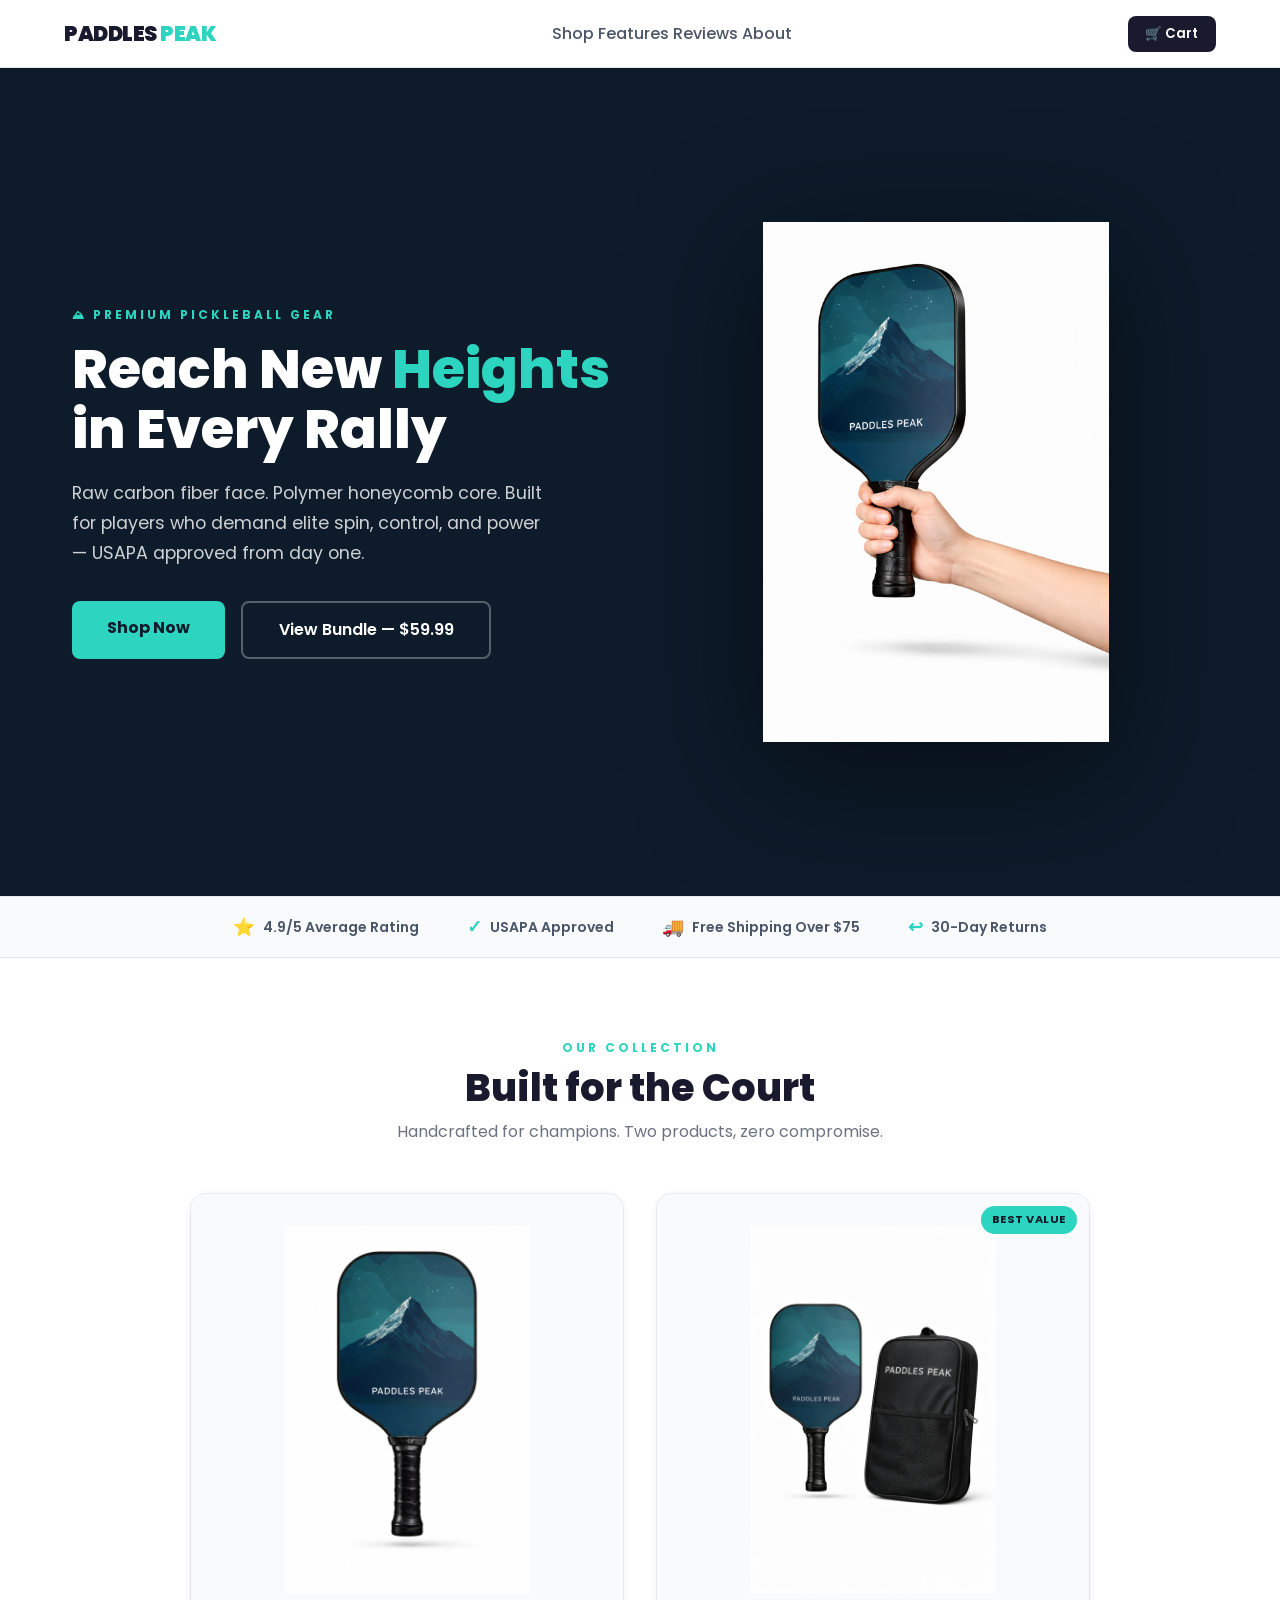
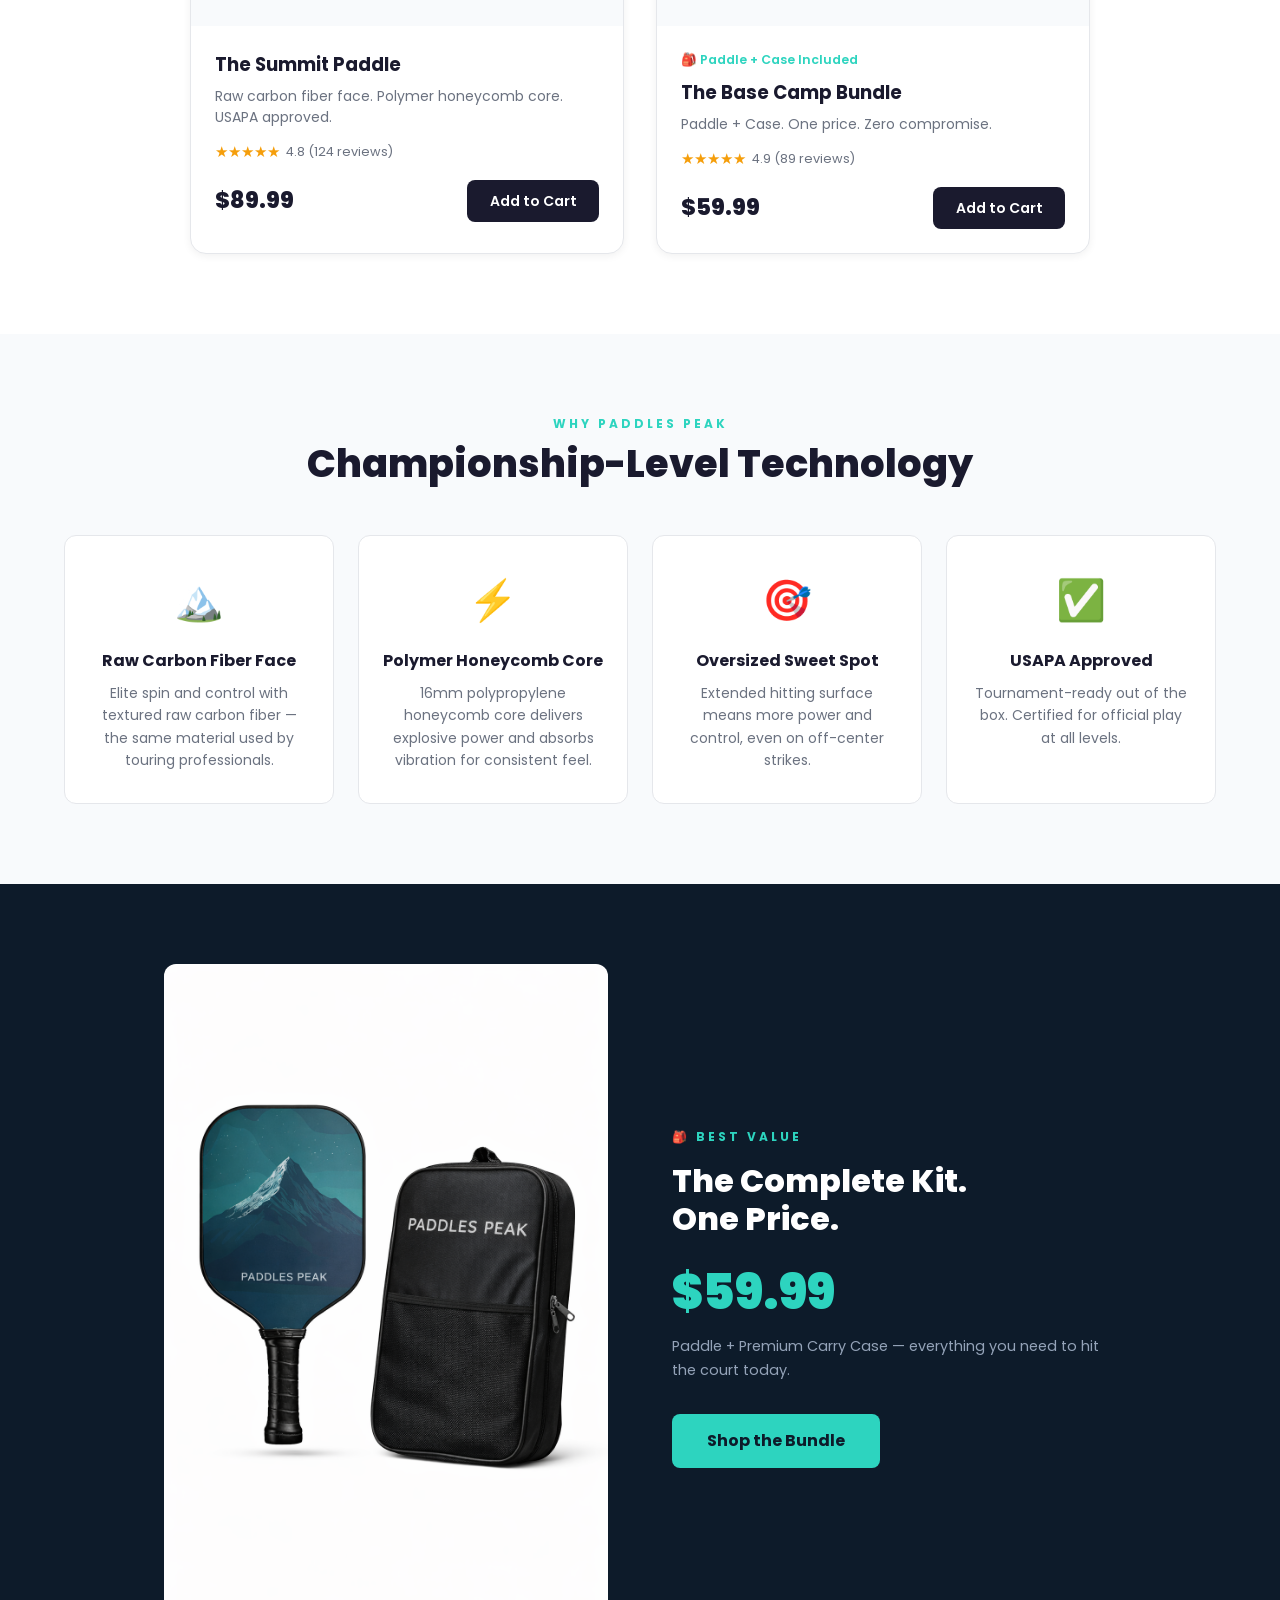
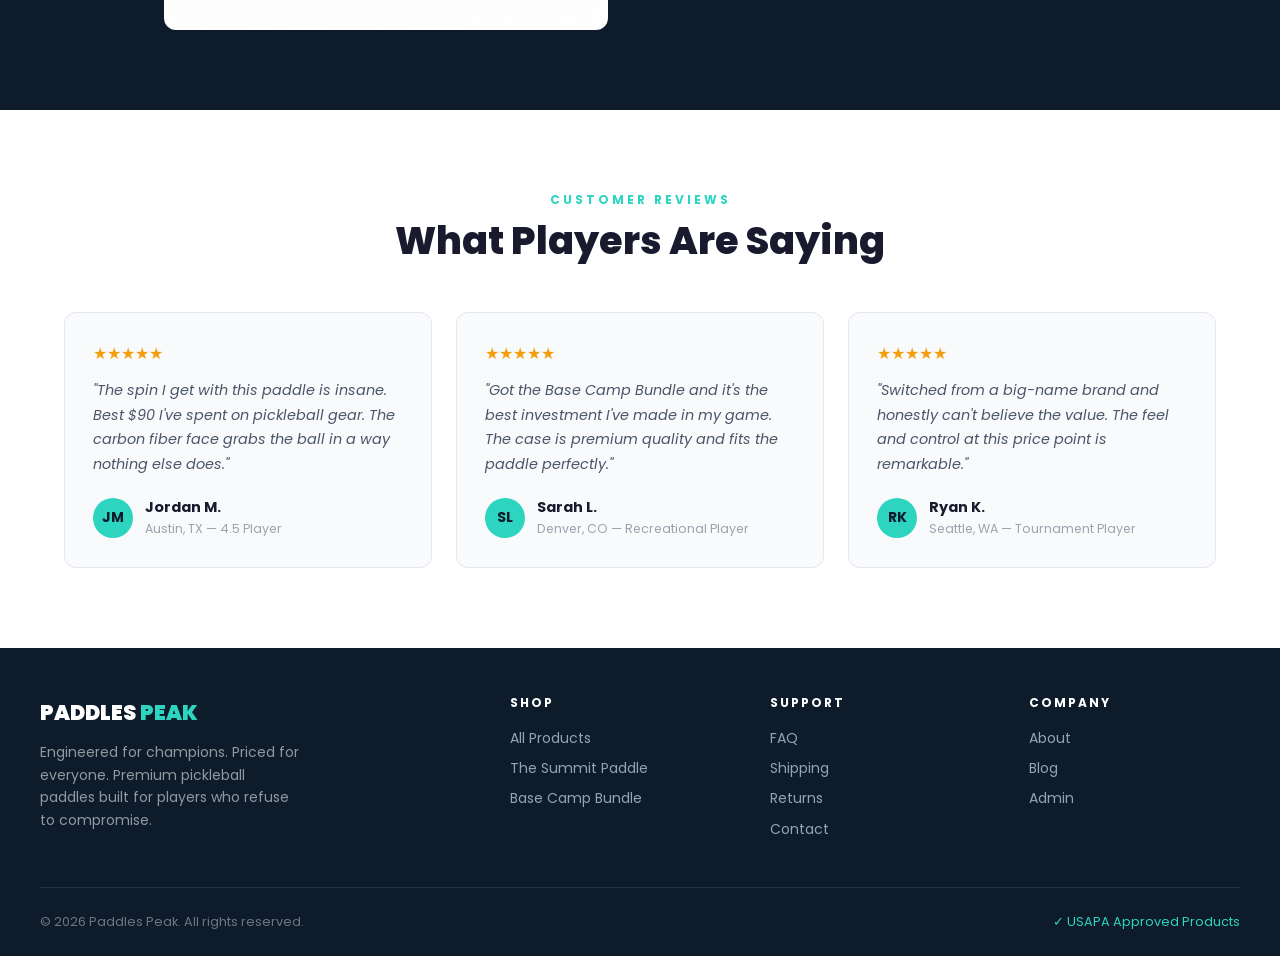
==== commit 991b95d9: "Update index.html to enhance site layout for e-commerce." ====
--- a/index.html
+++ b/index.html
@@ -4,234 +4,334 @@
   <meta charset="UTF-8">
   <meta name="viewport" content="width=device-width, initial-scale=1.0">
   <title>Paddles Peak — Premium Pickleball Paddles</title>
-  <meta name="description" content="Premium pickleball paddles engineered for champions. Raw carbon fiber face, polymer honeycomb core. USAPA approved.">
+  <link rel="preconnect" href="https://fonts.googleapis.com">
+  <link href="https://fonts.googleapis.com/css2?family=Poppins:wght@400;500;600;700;800;900&display=swap" rel="stylesheet">
   <link rel="stylesheet" href="css/styles.css">
+  <style>
+    /* PAGE-SPECIFIC OVERRIDES FOR ECOMMERCE LOOK */
+    body { font-family: 'Poppins', sans-serif; background: #fff; color: #1a1a2e; }
+    /* ── NAVBAR ── */
+    .navbar { background: #fff !important; border-bottom: 1px solid #e5e7eb; }
+    .nav-logo { color: #1a1a2e !important; font-weight: 900; font-size: 1.3rem; letter-spacing: -0.5px; }
+    .nav-logo span { color: #2dd4bf; }
+    .nav-menu a { color: #4a5568 !important; font-weight: 500; }
+    .nav-menu a:hover { color: #2dd4bf !important; }
+    .nav-cart-btn { background: #1a1a2e !important; color: #fff !important; border: none !important; border-radius: 8px; padding: 0.5rem 1.1rem; font-weight: 600; }
+    .nav-cart-btn:hover { background: #2dd4bf !important; color: #1a1a2e !important; }
+    .cart-badge { background: #2dd4bf; color: #1a1a2e; }
+    /* ── HERO ── */
+    .hero { min-height: 92vh; background: #0d1b2a; display: flex; align-items: center; }
+    .hero-content { display: grid; grid-template-columns: 1fr 1fr; align-items: center; gap: 3rem; max-width: 1200px; margin: 0 auto; padding: 5rem 2rem; width: 100%; }
+    .hero-eyebrow { font-size: 0.75rem; font-weight: 700; letter-spacing: 3px; text-transform: uppercase; color: #2dd4bf; margin-bottom: 1rem; display: block; }
+    .hero-title { font-size: clamp(2.6rem, 5vw, 4rem); font-weight: 900; color: #fff; line-height: 1.1; margin-bottom: 1.25rem; }
+    .hero-title .highlight { color: #2dd4bf; }
+    .hero-sub { font-size: 1.05rem; color: #94a3b8; margin-bottom: 2rem; line-height: 1.7; }
+    .hero-actions { display: flex; gap: 1rem; flex-wrap: wrap; }
+    .btn-hero-primary { background: #2dd4bf; color: #0d1b2a; padding: 0.9rem 2.2rem; border-radius: 8px; font-weight: 700; font-size: 1rem; text-decoration: none; display: inline-block; transition: all 0.2s; }
+    .btn-hero-primary:hover { background: #14b8a6; transform: translateY(-2px); }
+    .btn-hero-secondary { background: transparent; color: #fff; border: 2px solid rgba(255,255,255,0.3); padding: 0.9rem 2.2rem; border-radius: 8px; font-weight: 600; font-size: 1rem; text-decoration: none; display: inline-block; transition: all 0.2s; }
+    .btn-hero-secondary:hover { border-color: #2dd4bf; color: #2dd4bf; }
+    .hero-visual { display: flex; justify-content: center; align-items: center; }
+    .hero-img-wrap { position: relative; }
+    .hero-img-wrap img { max-height: 520px; width: auto; object-fit: contain; filter: drop-shadow(0 30px 60px rgba(0,0,0,0.5)); }
+    /* ── TRUST BAR ── */
+    .trust-bar { background: #f8fafc; border-top: 1px solid #e5e7eb; border-bottom: 1px solid #e5e7eb; padding: 1rem 2rem; }
+    .trust-bar-inner { max-width: 1200px; margin: 0 auto; display: flex; justify-content: center; gap: 3rem; flex-wrap: wrap; }
+    .trust-item-bar { display: flex; align-items: center; gap: 0.5rem; font-size: 0.875rem; font-weight: 600; color: #4a5568; }
+    .trust-item-bar .ti { color: #2dd4bf; font-size: 1.1rem; }
+    /* ── PRODUCTS SECTION ── */
+    .section-products { background: #fff; padding: 5rem 2rem; }
+    .section-products .container { max-width: 1200px; margin: 0 auto; }
+    .section-eyebrow { font-size: 0.75rem; font-weight: 700; letter-spacing: 3px; text-transform: uppercase; color: #2dd4bf; text-align: center; margin-bottom: 0.5rem; }
+    .section-title-dark { font-size: clamp(1.8rem, 3vw, 2.5rem); font-weight: 800; color: #1a1a2e; text-align: center; margin-bottom: 0.5rem; }
+    .section-sub-dark { color: #6b7280; text-align: center; margin-bottom: 3rem; font-size: 1rem; }
+    .products-grid-2 { display: grid; grid-template-columns: repeat(2, 1fr); gap: 2rem; max-width: 900px; margin: 0 auto; }
+    /* Product cards — Shopify-style */
+    .pcard { background: #fff; border-radius: 16px; border: 1px solid #e5e7eb; overflow: hidden; transition: all 0.25s; box-shadow: 0 2px 8px rgba(0,0,0,0.06); }
+    .pcard:hover { transform: translateY(-6px); box-shadow: 0 16px 40px rgba(0,0,0,0.12); border-color: #2dd4bf; }
+    .pcard-img-wrap { position: relative; background: #f8fafc; aspect-ratio: 1; overflow: hidden; display: flex; align-items: center; justify-content: center; padding: 2rem; }
+    .pcard-img-wrap img { max-width: 100%; max-height: 100%; object-fit: contain; transition: transform 0.3s ease; }
+    .pcard:hover .pcard-img-wrap img { transform: scale(1.05); }
+    .pcard-badge { position: absolute; top: 12px; right: 12px; background: #2dd4bf; color: #0d1b2a; font-size: 0.7rem; font-weight: 700; padding: 0.3rem 0.7rem; border-radius: 20px; text-transform: uppercase; letter-spacing: 0.5px; }
+    .pcard-body { padding: 1.5rem; }
+    .pcard-name { font-size: 1.15rem; font-weight: 700; color: #1a1a2e; margin-bottom: 0.4rem; }
+    .pcard-desc { font-size: 0.875rem; color: #6b7280; line-height: 1.5; margin-bottom: 0.75rem; }
+    .pcard-stars { display: flex; align-items: center; gap: 0.35rem; margin-bottom: 1rem; }
+    .pcard-stars .star-filled { color: #f59e0b; font-size: 0.95rem; }
+    .pcard-stars .rating-text { font-size: 0.8rem; color: #6b7280; }
+    .pcard-footer { display: flex; align-items: center; justify-content: space-between; gap: 0.5rem; }
+    .pcard-price { font-size: 1.4rem; font-weight: 800; color: #1a1a2e; }
+    .btn-atc { background: #1a1a2e; color: #fff; border: none; padding: 0.65rem 1.4rem; border-radius: 8px; font-weight: 600; font-size: 0.875rem; cursor: pointer; transition: all 0.2s; white-space: nowrap; }
+    .btn-atc:hover { background: #2dd4bf; color: #0d1b2a; }
+    .pcard-bundle-tag { font-size: 0.78rem; color: #2dd4bf; font-weight: 600; margin-bottom: 0.5rem; }
+    /* ── FEATURES ── */
+    .section-features { background: #f8fafc; padding: 5rem 2rem; }
+    .section-features .container { max-width: 1200px; margin: 0 auto; }
+    .features-grid-4 { display: grid; grid-template-columns: repeat(4, 1fr); gap: 1.5rem; margin-top: 3rem; }
+    .fcard { background: #fff; border-radius: 12px; padding: 2rem 1.5rem; text-align: center; border: 1px solid #e5e7eb; transition: all 0.2s; }
+    .fcard:hover { border-color: #2dd4bf; transform: translateY(-3px); box-shadow: 0 8px 24px rgba(45,212,191,0.12); }
+    .fcard-icon { font-size: 2.5rem; margin-bottom: 1rem; }
+    .fcard-title { font-size: 1rem; font-weight: 700; color: #1a1a2e; margin-bottom: 0.5rem; }
+    .fcard-desc { font-size: 0.875rem; color: #6b7280; line-height: 1.6; }
+    /* ── BUNDLE BAND ── */
+    .bundle-band { background: #0d1b2a; padding: 5rem 2rem; }
+    .bundle-band .container { max-width: 1000px; margin: 0 auto; display: grid; grid-template-columns: 1fr 1fr; gap: 4rem; align-items: center; }
+    .bundle-band-img img { max-width: 100%; object-fit: contain; border-radius: 12px; }
+    .bundle-band-text { color: #fff; }
+    .bundle-band-eyebrow { font-size: 0.75rem; font-weight: 700; letter-spacing: 3px; text-transform: uppercase; color: #2dd4bf; margin-bottom: 1rem; display: block; }
+    .bundle-band-title { font-size: 2rem; font-weight: 800; margin-bottom: 1rem; line-height: 1.2; }
+    .bundle-band-price { font-size: 3rem; font-weight: 900; color: #2dd4bf; margin-bottom: 0.25rem; }
+    .bundle-band-sub { font-size: 0.9rem; color: #94a3b8; margin-bottom: 2rem; }
+    .btn-bundle { background: #2dd4bf; color: #0d1b2a; padding: 0.9rem 2.2rem; border-radius: 8px; font-weight: 700; font-size: 1rem; text-decoration: none; display: inline-block; transition: all 0.2s; }
+    .btn-bundle:hover { background: #14b8a6; }
+    /* ── TESTIMONIALS ── */
+    .section-reviews { background: #fff; padding: 5rem 2rem; }
+    .section-reviews .container { max-width: 1200px; margin: 0 auto; }
+    .reviews-grid { display: grid; grid-template-columns: repeat(3, 1fr); gap: 1.5rem; margin-top: 3rem; }
+    .rcard { background: #f8fafc; border-radius: 12px; padding: 1.75rem; border: 1px solid #e5e7eb; }
+    .rcard-stars { color: #f59e0b; font-size: 1rem; margin-bottom: 0.75rem; }
+    .rcard-text { font-size: 0.9rem; color: #4a5568; line-height: 1.7; margin-bottom: 1.25rem; font-style: italic; }
+    .rcard-author { display: flex; align-items: center; gap: 0.75rem; }
+    .rcard-avatar { width: 40px; height: 40px; border-radius: 50%; background: #2dd4bf; display: flex; align-items: center; justify-content: center; font-weight: 700; color: #0d1b2a; font-size: 0.875rem; }
+    .rcard-name { font-weight: 700; color: #1a1a2e; font-size: 0.9rem; }
+    .rcard-location { font-size: 0.78rem; color: #9ca3af; }
+    /* ── FOOTER ── */
+    .footer { background: #0d1b2a; color: #94a3b8; padding: 3rem 2rem 1.5rem; }
+    .footer-grid { max-width: 1200px; margin: 0 auto 2rem; display: grid; grid-template-columns: 2fr 1fr 1fr 1fr; gap: 3rem; }
+    .footer-logo { font-size: 1.3rem; font-weight: 900; color: #fff; margin-bottom: 0.75rem; }
+    .footer-logo span { color: #2dd4bf; }
+    .footer-tagline { font-size: 0.875rem; line-height: 1.6; max-width: 260px; }
+    .footer-col h4 { font-size: 0.75rem; font-weight: 700; letter-spacing: 2px; text-transform: uppercase; color: #fff; margin-bottom: 1rem; }
+    .footer-col a { display: block; font-size: 0.875rem; color: #94a3b8; margin-bottom: 0.5rem; text-decoration: none; transition: color 0.2s; }
+    .footer-col a:hover { color: #2dd4bf; }
+    .footer-bottom { max-width: 1200px; margin: 0 auto; border-top: 1px solid rgba(255,255,255,0.1); padding-top: 1.5rem; display: flex; justify-content: space-between; align-items: center; flex-wrap: wrap; gap: 1rem; }
+    .footer-bottom p { font-size: 0.8rem; margin: 0; }
+    @media (max-width: 768px) {
+      .hero-content { grid-template-columns: 1fr; padding: 3rem 1.5rem; text-align: center; }
+      .hero-visual { display: none; }
+      .products-grid-2 { grid-template-columns: 1fr; }
+      .features-grid-4 { grid-template-columns: repeat(2, 1fr); }
+      .bundle-band .container { grid-template-columns: 1fr; text-align: center; }
+      .reviews-grid { grid-template-columns: 1fr; }
+      .footer-grid { grid-template-columns: 1fr; gap: 2rem; }
+      .trust-bar-inner { gap: 1.5rem; }
+    }
+  </style>
 </head>
 <body>
 
 <!-- NAVBAR -->
 <nav class="navbar" id="navbar">
   <div class="nav-container">
-    <a href="index.html" class="nav-logo">PADDLES <span class="logo-peak">PEAK</span></a>
-    <div class="nav-links" id="nav-links">
+    <a href="index.html" class="nav-logo">PADDLES<span> PEAK</span></a>
+    <div class="nav-menu">
       <a href="shop.html">Shop</a>
       <a href="#features">Features</a>
-      <a href="#testimonials">Reviews</a>
+      <a href="#reviews">Reviews</a>
       <a href="#about">About</a>
     </div>
-    <div class="nav-right">
-      <a href="cart.html" class="nav-cart-link" aria-label="Shopping cart">
-        <span class="cart-icon">🛒</span>
-        <span class="cart-badge" id="cart-badge-nav">0</span>
+    <div class="nav-cart">
+      <a href="cart.html">
+        <button class="nav-cart-btn" aria-label="Cart">
+          🛒 Cart <span class="cart-badge" id="cart-badge-nav" style="display:none">0</span>
+        </button>
       </a>
-      <button class="nav-toggle" id="nav-toggle" aria-label="Toggle menu">☰</button>
     </div>
   </div>
 </nav>
 
 <!-- HERO -->
 <section class="hero">
-  <div class="hero-bg">
-    <svg class="hero-svg" viewBox="0 0 1440 800" preserveAspectRatio="xMidYMid slice" xmlns="http://www.w3.org/2000/svg" aria-hidden="true">
-      <defs>
-        <linearGradient id="skyGrad" x1="0%" y1="0%" x2="0%" y2="100%">
-          <stop offset="0%" style="stop-color:#020810;stop-opacity:1" />
-          <stop offset="40%" style="stop-color:#061018;stop-opacity:1" />
-          <stop offset="100%" style="stop-color:#0a1a22;stop-opacity:1" />
-        </linearGradient>
-        <linearGradient id="aurora1" x1="0%" y1="0%" x2="100%" y2="100%">
-          <stop offset="0%" style="stop-color:#2dd4bf;stop-opacity:0" />
-          <stop offset="40%" style="stop-color:#2dd4bf;stop-opacity:0.12" />
-          <stop offset="100%" style="stop-color:#0f766e;stop-opacity:0" />
-        </linearGradient>
-        <linearGradient id="aurora2" x1="100%" y1="0%" x2="0%" y2="100%">
-          <stop offset="0%" style="stop-color:#14b8a6;stop-opacity:0" />
-          <stop offset="50%" style="stop-color:#0d9488;stop-opacity:0.08" />
-          <stop offset="100%" style="stop-color:#14b8a6;stop-opacity:0" />
-        </linearGradient>
-        <linearGradient id="mtnGrad1" x1="0%" y1="0%" x2="0%" y2="100%">
-          <stop offset="0%" style="stop-color:#0d1f2d" />
-          <stop offset="100%" style="stop-color:#060e14" />
-        </linearGradient>
-        <linearGradient id="mtnGrad2" x1="0%" y1="0%" x2="0%" y2="100%">
-          <stop offset="0%" style="stop-color:#091520" />
-          <stop offset="100%" style="stop-color:#030a0f" />
-        </linearGradient>
-      </defs>
-      <rect width="1440" height="800" fill="url(#skyGrad)"/>
-      <ellipse cx="720" cy="200" rx="800" ry="180" fill="url(#aurora1)" opacity="0.7"/>
-      <ellipse cx="400" cy="250" rx="600" ry="120" fill="url(#aurora2)" opacity="0.6"/>
-      <ellipse cx="1100" cy="180" rx="500" ry="100" fill="url(#aurora1)" opacity="0.5"/>
-      <circle cx="120" cy="60" r="1.2" fill="#2dd4bf" opacity="0.6"/>
-      <circle cx="350" cy="40" r="0.8" fill="white" opacity="0.5"/>
-      <circle cx="580" cy="90" r="1" fill="white" opacity="0.4"/>
-      <circle cx="780" cy="30" r="1.5" fill="#2dd4bf" opacity="0.7"/>
-      <circle cx="960" cy="70" r="0.9" fill="white" opacity="0.5"/>
-      <circle cx="1180" cy="45" r="1.1" fill="#2dd4bf" opacity="0.5"/>
-      <circle cx="1350" cy="80" r="0.8" fill="white" opacity="0.4"/>
-      <circle cx="200" cy="110" r="0.7" fill="white" opacity="0.3"/>
-      <circle cx="480" cy="130" r="1" fill="#2dd4bf" opacity="0.4"/>
-      <circle cx="1050" cy="120" r="0.8" fill="white" opacity="0.35"/>
-      <circle cx="1300" cy="140" r="1.2" fill="#2dd4bf" opacity="0.4"/>
-      <polygon points="0,600 100,400 200,500 350,320 500,450 650,360 800,470 900,380 1050,440 1200,330 1350,420 1440,370 1440,800 0,800" fill="url(#mtnGrad2)" opacity="0.5"/>
-      <polygon points="0,700 150,480 280,560 420,400 560,500 700,420 820,510 970,430 1100,500 1250,400 1380,480 1440,440 1440,800 0,800" fill="url(#mtnGrad1)" opacity="0.8"/>
-      <polygon points="0,800 0,650 120,500 220,580 380,460 480,540 600,480 700,540 820,460 960,530 1080,460 1200,520 1330,470 1440,510 1440,800" fill="#060e14"/>
-      <polygon points="380,460 420,400 460,460" fill="#2dd4bf" opacity="0.06"/>
-      <polygon points="600,480 640,420 680,480" fill="#2dd4bf" opacity="0.05"/>
-      <polygon points="820,460 860,400 900,460" fill="#2dd4bf" opacity="0.06"/>
-      <polygon points="1080,460 1120,400 1160,460" fill="#2dd4bf" opacity="0.04"/>
-    </svg>
-    <div class="hero-gradient"></div>
-  </div>
   <div class="hero-content">
     <div class="hero-text">
       <span class="hero-eyebrow">⛰ Premium Pickleball Gear</span>
-      <h1>Reach New Heights in Every Rally</h1>
-      <p>Raw carbon fiber face. Polymer honeycomb core. USAPA approved. Built for champions — priced for everyone.</p>
-      <div class="hero-btns">
-        <a href="shop.html" class="btn btn-primary btn-lg">Shop Now</a>
-        <a href="product.html?id=base-camp-bundle" class="btn btn-outline-light btn-lg">View Bundle</a>
-      </div>
-    </div>
-    <div class="hero-img-wrap">
-      <img src="images/paddle-hand.png" alt="Paddles Peak Summit Paddle" class="hero-img">
-    </div>
-  </div>
-</section>
-
-<!-- SOCIAL PROOF BAR -->
-<div class="proof-bar">
-  <div class="proof-bar-inner">
-    <div class="proof-item"><span class="proof-icon">⭐</span> <strong>4.8/5</strong>&nbsp;Average Rating</div>
-    <div class="proof-item"><span class="proof-icon">🏆</span> <strong>USAPA Approved</strong></div>
-    <div class="proof-item"><span class="proof-icon">🚚</span> <strong>Free Shipping</strong>&nbsp;Over $75</div>
-    <div class="proof-item"><span class="proof-icon">↩️</span> <strong>30-Day Returns</strong></div>
+      <h1 class="hero-title">Reach New <span class="highlight">Heights</span><br>in Every Rally</h1>
+      <p class="hero-sub">Raw carbon fiber face. Polymer honeycomb core. Built for players who demand elite spin, control, and power — USAPA approved from day one.</p>
+      <div class="hero-actions">
+        <a href="shop.html" class="btn-hero-primary">Shop Now</a>
+        <a href="product.html?id=base-camp-bundle" class="btn-hero-secondary">View Bundle — $59.99</a>
+      </div>
+    </div>
+    <div class="hero-visual">
+      <div class="hero-img-wrap">
+        <img src="images/ChatGPT Image Apr 3, 2026, 03_14_13 PM.png" alt="Hand holding Paddles Peak pickleball paddle">
+      </div>
+    </div>
+  </div>
+</section>
+
+<!-- TRUST BAR -->
+<div class="trust-bar">
+  <div class="trust-bar-inner">
+    <span class="trust-item-bar"><span class="ti">⭐</span> 4.9/5 Average Rating</span>
+    <span class="trust-item-bar"><span class="ti">✓</span> USAPA Approved</span>
+    <span class="trust-item-bar"><span class="ti">🚚</span> Free Shipping Over $75</span>
+    <span class="trust-item-bar"><span class="ti">↩</span> 30-Day Returns</span>
   </div>
 </div>
 
-<!-- PRODUCTS SECTION -->
-<section class="section section-white" id="shop">
+<!-- PRODUCTS -->
+<section class="section-products" id="collection">
   <div class="container">
-    <div class="section-header">
-      <span class="section-tag">Our Products</span>
-      <h2>Built for the Court</h2>
-      <p>Handcrafted for champions. Two products, zero compromise.</p>
-    </div>
-    <div class="products-grid" id="products-grid"></div>
-  </div>
-</section>
-
-<!-- FEATURES SECTION -->
-<section class="section section-light" id="features">
+    <p class="section-eyebrow">Our Collection</p>
+    <h2 class="section-title-dark">Built for the Court</h2>
+    <p class="section-sub-dark">Handcrafted for champions. Two products, zero compromise.</p>
+    <div class="products-grid-2">
+
+      <!-- Summit Paddle -->
+      <div class="pcard">
+        <div class="pcard-img-wrap">
+          <img src="images/ChatGPT Image Apr 3, 2026, 03_14_04 PM.png" alt="The Summit Paddle — Paddles Peak">
+        </div>
+        <div class="pcard-body">
+          <div class="pcard-name">The Summit Paddle</div>
+          <div class="pcard-desc">Raw carbon fiber face. Polymer honeycomb core. USAPA approved.</div>
+          <div class="pcard-stars">
+            <span class="star-filled">★★★★★</span>
+            <span class="rating-text">4.8 (124 reviews)</span>
+          </div>
+          <div class="pcard-footer">
+            <span class="pcard-price">$89.99</span>
+            <button class="btn-atc" onclick="addToCartById('summit-paddle')">Add to Cart</button>
+          </div>
+        </div>
+      </div>
+
+      <!-- Base Camp Bundle -->
+      <div class="pcard">
+        <div class="pcard-img-wrap">
+          <span class="pcard-badge">Best Value</span>
+          <img src="images/ChatGPT Image Apr 3, 2026, 03_14_19 PM.png" alt="The Base Camp Bundle — Paddle + Case">
+        </div>
+        <div class="pcard-body">
+          <div class="pcard-bundle-tag">🎒 Paddle + Case Included</div>
+          <div class="pcard-name">The Base Camp Bundle</div>
+          <div class="pcard-desc">Paddle + Case. One price. Zero compromise.</div>
+          <div class="pcard-stars">
+            <span class="star-filled">★★★★★</span>
+            <span class="rating-text">4.9 (89 reviews)</span>
+          </div>
+          <div class="pcard-footer">
+            <span class="pcard-price">$59.99</span>
+            <button class="btn-atc" onclick="addToCartById('base-camp-bundle')">Add to Cart</button>
+          </div>
+        </div>
+      </div>
+
+    </div>
+  </div>
+</section>
+
+<!-- FEATURES -->
+<section class="section-features" id="features">
   <div class="container">
-    <div class="section-header">
-      <span class="section-tag">Why Paddles Peak</span>
-      <h2>Why Paddles Peak?</h2>
-      <p>Every element is engineered to give you the competitive edge on every point.</p>
-    </div>
-    <div class="features-grid">
-      <div class="feature-card">
-        <div class="feature-icon">🏔️</div>
-        <h3>Carbon Fiber Face</h3>
-        <p>Raw T700 carbon for elite spin &amp; control on every shot.</p>
-      </div>
-      <div class="feature-card">
-        <div class="feature-icon">⚡</div>
-        <h3>Honeycomb Core</h3>
-        <p>Polymer core for explosive power and unmatched feel.</p>
-      </div>
-      <div class="feature-card">
-        <div class="feature-icon">��</div>
-        <h3>Oversized Sweet Spot</h3>
-        <p>Forgiveness on every shot — even off-center contact.</p>
-      </div>
-      <div class="feature-card">
-        <div class="feature-icon">✅</div>
-        <h3>USAPA Approved</h3>
-        <p>Tournament-ready out of the box. Play everywhere.</p>
-      </div>
-    </div>
-  </div>
-</section>
-
-<!-- TESTIMONIALS SECTION -->
-<section class="section section-white" id="testimonials">
+    <p class="section-eyebrow">Why Paddles Peak</p>
+    <h2 class="section-title-dark">Championship-Level Technology</h2>
+    <div class="features-grid-4">
+      <div class="fcard">
+        <div class="fcard-icon">🏔️</div>
+        <div class="fcard-title">Raw Carbon Fiber Face</div>
+        <p class="fcard-desc">Elite spin and control with textured raw carbon fiber — the same material used by touring professionals.</p>
+      </div>
+      <div class="fcard">
+        <div class="fcard-icon">⚡</div>
+        <div class="fcard-title">Polymer Honeycomb Core</div>
+        <p class="fcard-desc">16mm polypropylene honeycomb core delivers explosive power and absorbs vibration for consistent feel.</p>
+      </div>
+      <div class="fcard">
+        <div class="fcard-icon">🎯</div>
+        <div class="fcard-title">Oversized Sweet Spot</div>
+        <p class="fcard-desc">Extended hitting surface means more power and control, even on off-center strikes.</p>
+      </div>
+      <div class="fcard">
+        <div class="fcard-icon">✅</div>
+        <div class="fcard-title">USAPA Approved</div>
+        <p class="fcard-desc">Tournament-ready out of the box. Certified for official play at all levels.</p>
+      </div>
+    </div>
+  </div>
+</section>
+
+<!-- BUNDLE BAND -->
+<section class="bundle-band" id="about">
   <div class="container">
-    <div class="section-header">
-      <span class="section-tag">Customer Reviews</span>
-      <h2>What Players Are Saying</h2>
-    </div>
-    <div class="testimonials-grid">
-      <div class="testimonial-card">
-        <div class="testimonial-stars">⭐⭐⭐⭐⭐</div>
-        <p class="testimonial-text">"The spin I get with this paddle is insane. Best $90 I've ever spent on pickleball gear."</p>
-        <div class="testimonial-author">Marcus T.</div>
-        <div class="testimonial-verified">✓ Verified Buyer</div>
-      </div>
-      <div class="testimonial-card">
-        <div class="testimonial-stars">⭐⭐⭐⭐⭐</div>
-        <p class="testimonial-text">"Got the Base Camp Bundle and it's a steal. The carry case is premium quality and the paddle performs like paddles 3x the price."</p>
-        <div class="testimonial-author">Sarah L.</div>
-        <div class="testimonial-verified">✓ Verified Buyer</div>
-      </div>
-      <div class="testimonial-card">
-        <div class="testimonial-stars">⭐⭐⭐⭐⭐</div>
-        <p class="testimonial-text">"Switched from a big brand and never looked back. The control and spin from the carbon fiber face is remarkable."</p>
-        <div class="testimonial-author">Ryan K.</div>
-        <div class="testimonial-verified">✓ Verified Buyer</div>
-      </div>
-    </div>
-  </div>
-</section>
-
-<!-- BUNDLE SECTION -->
-<section class="bundle-section" id="about">
-  <div class="bundle-inner">
-    <div class="bundle-img-wrap">
-      <img src="images/bundle-shot.png" alt="Base Camp Bundle" class="bundle-img">
-    </div>
-    <div class="bundle-text">
-      <h2>The Complete Kit. One Price. 🎒</h2>
-      <div class="bundle-price">$59.99</div>
-      <p class="bundle-includes">Paddle + Carry Case included — everything you need to hit the court.</p>
-      <a href="product.html?id=base-camp-bundle" class="btn btn-white btn-lg">Shop Bundle</a>
+    <div class="bundle-band-img">
+      <img src="images/ChatGPT Image Apr 3, 2026, 03_14_19 PM.png" alt="Paddles Peak Bundle — Paddle and Case">
+    </div>
+    <div class="bundle-band-text">
+      <span class="bundle-band-eyebrow">🎒 Best Value</span>
+      <h2 class="bundle-band-title">The Complete Kit.<br>One Price.</h2>
+      <div class="bundle-band-price">$59.99</div>
+      <p class="bundle-band-sub">Paddle + Premium Carry Case — everything you need to hit the court today.</p>
+      <a href="product.html?id=base-camp-bundle" class="btn-bundle">Shop the Bundle</a>
+    </div>
+  </div>
+</section>
+
+<!-- REVIEWS -->
+<section class="section-reviews" id="reviews">
+  <div class="container">
+    <p class="section-eyebrow">Customer Reviews</p>
+    <h2 class="section-title-dark">What Players Are Saying</h2>
+    <div class="reviews-grid">
+      <div class="rcard">
+        <div class="rcard-stars">★★★★★</div>
+        <p class="rcard-text">"The spin I get with this paddle is insane. Best $90 I've spent on pickleball gear. The carbon fiber face grabs the ball in a way nothing else does."</p>
+        <div class="rcard-author">
+          <div class="rcard-avatar">JM</div>
+          <div><div class="rcard-name">Jordan M.</div><div class="rcard-location">Austin, TX — 4.5 Player</div></div>
+        </div>
+      </div>
+      <div class="rcard">
+        <div class="rcard-stars">★★★★★</div>
+        <p class="rcard-text">"Got the Base Camp Bundle and it's the best investment I've made in my game. The case is premium quality and fits the paddle perfectly."</p>
+        <div class="rcard-author">
+          <div class="rcard-avatar">SL</div>
+          <div><div class="rcard-name">Sarah L.</div><div class="rcard-location">Denver, CO — Recreational Player</div></div>
+        </div>
+      </div>
+      <div class="rcard">
+        <div class="rcard-stars">★★★★★</div>
+        <p class="rcard-text">"Switched from a big-name brand and honestly can't believe the value. The feel and control at this price point is remarkable."</p>
+        <div class="rcard-author">
+          <div class="rcard-avatar">RK</div>
+          <div><div class="rcard-name">Ryan K.</div><div class="rcard-location">Seattle, WA — Tournament Player</div></div>
+        </div>
+      </div>
     </div>
   </div>
 </section>
 
 <!-- FOOTER -->
 <footer class="footer">
-  <div class="footer-inner">
-    <div class="footer-brand">
-      <div class="footer-logo">PADDLES <span class="logo-peak">PEAK</span></div>
-      <p class="footer-tagline">Engineered for champions. Priced for everyone.</p>
-      <div class="footer-social">
-        <a href="#">📸 Instagram</a>
-        <a href="#">👥 Facebook</a>
-        <a href="#">🎵 TikTok</a>
-      </div>
+  <div class="footer-grid">
+    <div>
+      <div class="footer-logo">PADDLES<span> PEAK</span></div>
+      <p class="footer-tagline">Engineered for champions. Priced for everyone. Premium pickleball paddles built for players who refuse to compromise.</p>
     </div>
     <div class="footer-col">
       <h4>Shop</h4>
-      <ul>
-        <li><a href="shop.html">All Products</a></li>
-        <li><a href="product.html?id=summit-paddle">Summit Paddle</a></li>
-        <li><a href="product.html?id=base-camp-bundle">Base Camp Bundle</a></li>
-        <li><a href="cart.html">Your Cart</a></li>
-      </ul>
+      <a href="shop.html">All Products</a>
+      <a href="product.html?id=summit-paddle">The Summit Paddle</a>
+      <a href="product.html?id=base-camp-bundle">Base Camp Bundle</a>
     </div>
     <div class="footer-col">
-      <h4>Info</h4>
-      <ul>
-        <li><a href="#features">Features</a></li>
-        <li><a href="#testimonials">Reviews</a></li>
-        <li><a href="#about">About</a></li>
-        <li><a href="admin.html">Admin</a></li>
-      </ul>
+      <h4>Support</h4>
+      <a href="#">FAQ</a>
+      <a href="#">Shipping</a>
+      <a href="#">Returns</a>
+      <a href="#">Contact</a>
+    </div>
+    <div class="footer-col">
+      <h4>Company</h4>
+      <a href="#about">About</a>
+      <a href="#">Blog</a>
+      <a href="admin.html">Admin</a>
     </div>
   </div>
   <div class="footer-bottom">
-    <p>© 2025 Paddles Peak. All rights reserved.</p>
+    <p>© 2026 Paddles Peak. All rights reserved.</p>
+    <span style="font-size:0.8rem; color:#2dd4bf;">✓ USAPA Approved Products</span>
   </div>
 </footer>
 
@@ -239,5 +339,33 @@
 <script src="js/cart.js"></script>
 <script src="js/orders.js"></script>
 <script src="js/main.js"></script>
+<script>
+  // Simple cart badge updater
+  function updateCartBadge() {
+    try {
+      const cart = JSON.parse(localStorage.getItem('ppCart') || '[]');
+      const total = cart.reduce((s, i) => s + i.qty, 0);
+      const badge = document.getElementById('cart-badge-nav');
+      if (badge) { badge.textContent = total; badge.style.display = total > 0 ? 'flex' : 'none'; }
+    } catch(e) {}
+  }
+  function addToCartById(id) {
+    try {
+      const cart = JSON.parse(localStorage.getItem('ppCart') || '[]');
+      const existing = cart.find(i => i.id === id);
+      if (existing) existing.qty += 1;
+      else { const p = PRODUCTS.find(p => p.id === id); if (p) cart.push({id: p.id, name: p.name, price: p.price, image: p.image, qty: 1}); }
+      localStorage.setItem('ppCart', JSON.stringify(cart));
+      updateCartBadge();
+      alert('Added to cart!');
+    } catch(e) {}
+  }
+  updateCartBadge();
+
+  // Navbar scroll effect
+  window.addEventListener('scroll', () => {
+    document.getElementById('navbar').classList.toggle('scrolled', window.scrollY > 50);
+  });
+</script>
 </body>
-</html>
+</html>
--- a/css/styles.css
+++ b/css/styles.css
@@ -234,9 +234,10 @@
 .hero-btns { display: flex; gap: 1rem; flex-wrap: wrap; }
 .hero-img-wrap { display: flex; justify-content: center; align-items: center; }
 .hero-img {
-  max-height: 420px;
+  max-height: 480px;
   width: auto;
-  filter: drop-shadow(0 0 40px rgba(45,212,191,0.4));
+  object-fit: contain;
+  filter: drop-shadow(0 20px 40px rgba(0,0,0,0.4));
   animation: heroFloat 4s ease-in-out infinite;
 }
 @keyframes heroFloat {
@@ -312,13 +313,12 @@
   display: flex;
   align-items: center;
   justify-content: center;
-  padding: 1.5rem;
-  height: 220px;
+  padding: 20px;
+  height: 280px;
 }
 .product-card-img {
-  max-height: 170px;
-  width: auto;
   max-width: 100%;
+  max-height: 100%;
   object-fit: contain;
   transition: transform 0.3s ease;
 }
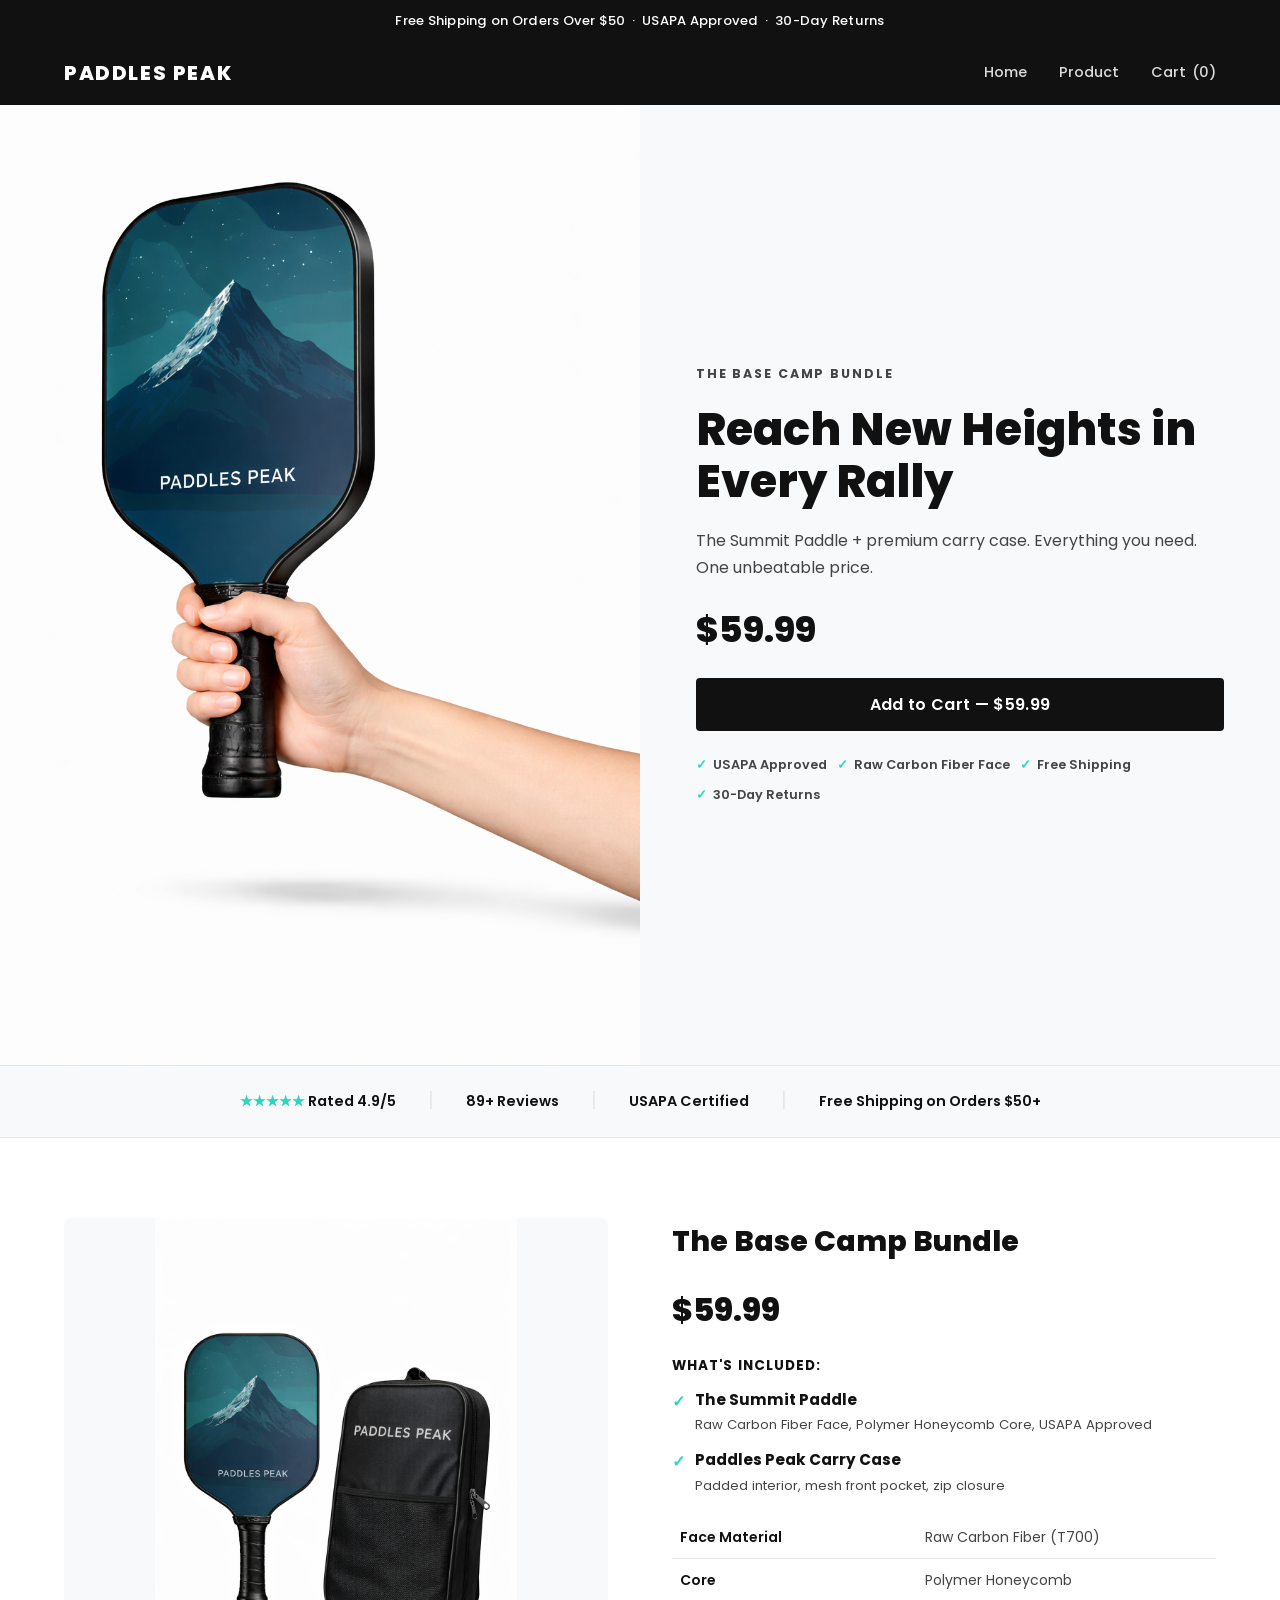
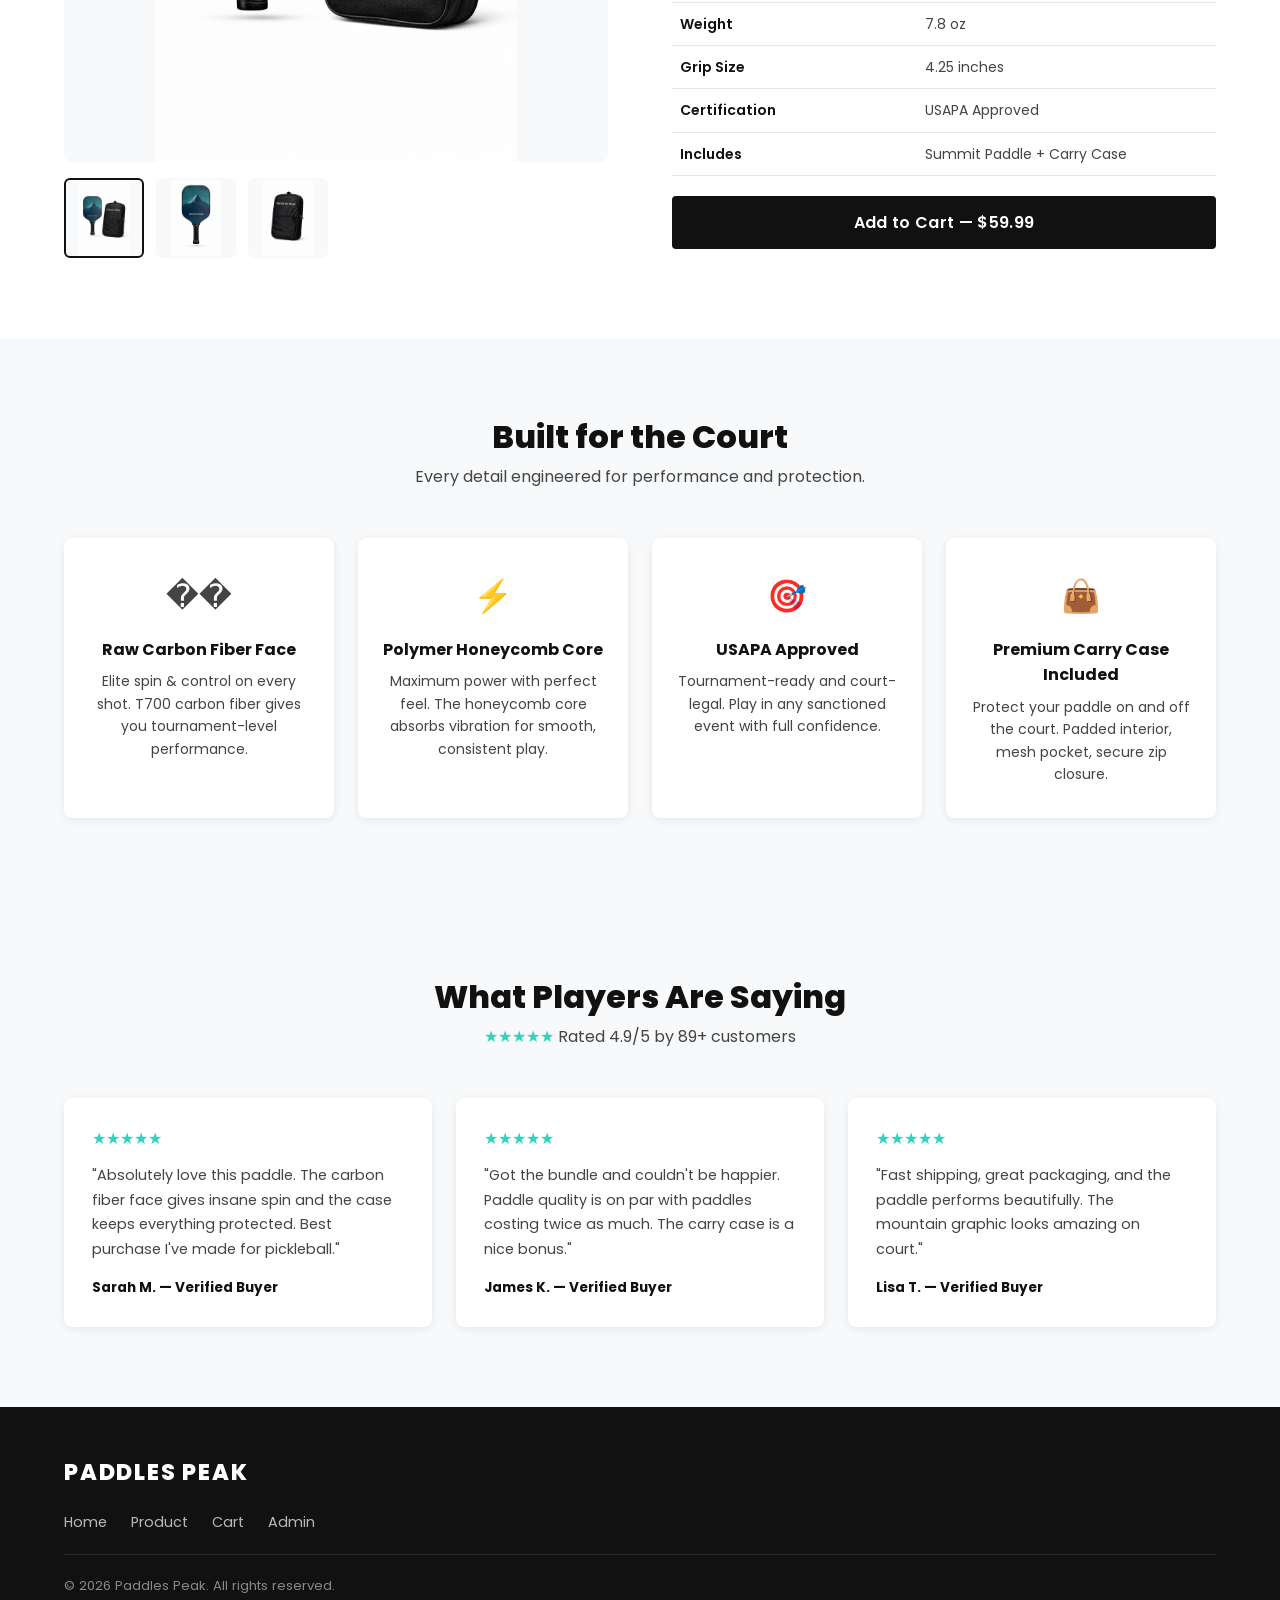
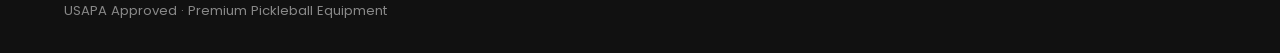
==== commit 96d9e98a: "Complete ground-up rebuild: Shopify-style white e-commerce site for The Base Camp Bundle Agent-Logs-" ====
--- a/index.html
+++ b/index.html
@@ -3,369 +3,218 @@
 <head>
   <meta charset="UTF-8">
   <meta name="viewport" content="width=device-width, initial-scale=1.0">
-  <title>Paddles Peak — Premium Pickleball Paddles</title>
-  <link rel="preconnect" href="https://fonts.googleapis.com">
-  <link href="https://fonts.googleapis.com/css2?family=Poppins:wght@400;500;600;700;800;900&display=swap" rel="stylesheet">
+  <title>Paddles Peak — The Base Camp Bundle</title>
+  <meta name="description" content="The Base Camp Bundle — The Summit Paddle + Paddles Peak Carry Case. $59.99. USAPA Approved.">
   <link rel="stylesheet" href="css/styles.css">
-  <style>
-    /* PAGE-SPECIFIC OVERRIDES FOR ECOMMERCE LOOK */
-    body { font-family: 'Poppins', sans-serif; background: #fff; color: #1a1a2e; }
-    /* ── NAVBAR ── */
-    .navbar { background: #fff !important; border-bottom: 1px solid #e5e7eb; }
-    .nav-logo { color: #1a1a2e !important; font-weight: 900; font-size: 1.3rem; letter-spacing: -0.5px; }
-    .nav-logo span { color: #2dd4bf; }
-    .nav-menu a { color: #4a5568 !important; font-weight: 500; }
-    .nav-menu a:hover { color: #2dd4bf !important; }
-    .nav-cart-btn { background: #1a1a2e !important; color: #fff !important; border: none !important; border-radius: 8px; padding: 0.5rem 1.1rem; font-weight: 600; }
-    .nav-cart-btn:hover { background: #2dd4bf !important; color: #1a1a2e !important; }
-    .cart-badge { background: #2dd4bf; color: #1a1a2e; }
-    /* ── HERO ── */
-    .hero { min-height: 92vh; background: #0d1b2a; display: flex; align-items: center; }
-    .hero-content { display: grid; grid-template-columns: 1fr 1fr; align-items: center; gap: 3rem; max-width: 1200px; margin: 0 auto; padding: 5rem 2rem; width: 100%; }
-    .hero-eyebrow { font-size: 0.75rem; font-weight: 700; letter-spacing: 3px; text-transform: uppercase; color: #2dd4bf; margin-bottom: 1rem; display: block; }
-    .hero-title { font-size: clamp(2.6rem, 5vw, 4rem); font-weight: 900; color: #fff; line-height: 1.1; margin-bottom: 1.25rem; }
-    .hero-title .highlight { color: #2dd4bf; }
-    .hero-sub { font-size: 1.05rem; color: #94a3b8; margin-bottom: 2rem; line-height: 1.7; }
-    .hero-actions { display: flex; gap: 1rem; flex-wrap: wrap; }
-    .btn-hero-primary { background: #2dd4bf; color: #0d1b2a; padding: 0.9rem 2.2rem; border-radius: 8px; font-weight: 700; font-size: 1rem; text-decoration: none; display: inline-block; transition: all 0.2s; }
-    .btn-hero-primary:hover { background: #14b8a6; transform: translateY(-2px); }
-    .btn-hero-secondary { background: transparent; color: #fff; border: 2px solid rgba(255,255,255,0.3); padding: 0.9rem 2.2rem; border-radius: 8px; font-weight: 600; font-size: 1rem; text-decoration: none; display: inline-block; transition: all 0.2s; }
-    .btn-hero-secondary:hover { border-color: #2dd4bf; color: #2dd4bf; }
-    .hero-visual { display: flex; justify-content: center; align-items: center; }
-    .hero-img-wrap { position: relative; }
-    .hero-img-wrap img { max-height: 520px; width: auto; object-fit: contain; filter: drop-shadow(0 30px 60px rgba(0,0,0,0.5)); }
-    /* ── TRUST BAR ── */
-    .trust-bar { background: #f8fafc; border-top: 1px solid #e5e7eb; border-bottom: 1px solid #e5e7eb; padding: 1rem 2rem; }
-    .trust-bar-inner { max-width: 1200px; margin: 0 auto; display: flex; justify-content: center; gap: 3rem; flex-wrap: wrap; }
-    .trust-item-bar { display: flex; align-items: center; gap: 0.5rem; font-size: 0.875rem; font-weight: 600; color: #4a5568; }
-    .trust-item-bar .ti { color: #2dd4bf; font-size: 1.1rem; }
-    /* ── PRODUCTS SECTION ── */
-    .section-products { background: #fff; padding: 5rem 2rem; }
-    .section-products .container { max-width: 1200px; margin: 0 auto; }
-    .section-eyebrow { font-size: 0.75rem; font-weight: 700; letter-spacing: 3px; text-transform: uppercase; color: #2dd4bf; text-align: center; margin-bottom: 0.5rem; }
-    .section-title-dark { font-size: clamp(1.8rem, 3vw, 2.5rem); font-weight: 800; color: #1a1a2e; text-align: center; margin-bottom: 0.5rem; }
-    .section-sub-dark { color: #6b7280; text-align: center; margin-bottom: 3rem; font-size: 1rem; }
-    .products-grid-2 { display: grid; grid-template-columns: repeat(2, 1fr); gap: 2rem; max-width: 900px; margin: 0 auto; }
-    /* Product cards — Shopify-style */
-    .pcard { background: #fff; border-radius: 16px; border: 1px solid #e5e7eb; overflow: hidden; transition: all 0.25s; box-shadow: 0 2px 8px rgba(0,0,0,0.06); }
-    .pcard:hover { transform: translateY(-6px); box-shadow: 0 16px 40px rgba(0,0,0,0.12); border-color: #2dd4bf; }
-    .pcard-img-wrap { position: relative; background: #f8fafc; aspect-ratio: 1; overflow: hidden; display: flex; align-items: center; justify-content: center; padding: 2rem; }
-    .pcard-img-wrap img { max-width: 100%; max-height: 100%; object-fit: contain; transition: transform 0.3s ease; }
-    .pcard:hover .pcard-img-wrap img { transform: scale(1.05); }
-    .pcard-badge { position: absolute; top: 12px; right: 12px; background: #2dd4bf; color: #0d1b2a; font-size: 0.7rem; font-weight: 700; padding: 0.3rem 0.7rem; border-radius: 20px; text-transform: uppercase; letter-spacing: 0.5px; }
-    .pcard-body { padding: 1.5rem; }
-    .pcard-name { font-size: 1.15rem; font-weight: 700; color: #1a1a2e; margin-bottom: 0.4rem; }
-    .pcard-desc { font-size: 0.875rem; color: #6b7280; line-height: 1.5; margin-bottom: 0.75rem; }
-    .pcard-stars { display: flex; align-items: center; gap: 0.35rem; margin-bottom: 1rem; }
-    .pcard-stars .star-filled { color: #f59e0b; font-size: 0.95rem; }
-    .pcard-stars .rating-text { font-size: 0.8rem; color: #6b7280; }
-    .pcard-footer { display: flex; align-items: center; justify-content: space-between; gap: 0.5rem; }
-    .pcard-price { font-size: 1.4rem; font-weight: 800; color: #1a1a2e; }
-    .btn-atc { background: #1a1a2e; color: #fff; border: none; padding: 0.65rem 1.4rem; border-radius: 8px; font-weight: 600; font-size: 0.875rem; cursor: pointer; transition: all 0.2s; white-space: nowrap; }
-    .btn-atc:hover { background: #2dd4bf; color: #0d1b2a; }
-    .pcard-bundle-tag { font-size: 0.78rem; color: #2dd4bf; font-weight: 600; margin-bottom: 0.5rem; }
-    /* ── FEATURES ── */
-    .section-features { background: #f8fafc; padding: 5rem 2rem; }
-    .section-features .container { max-width: 1200px; margin: 0 auto; }
-    .features-grid-4 { display: grid; grid-template-columns: repeat(4, 1fr); gap: 1.5rem; margin-top: 3rem; }
-    .fcard { background: #fff; border-radius: 12px; padding: 2rem 1.5rem; text-align: center; border: 1px solid #e5e7eb; transition: all 0.2s; }
-    .fcard:hover { border-color: #2dd4bf; transform: translateY(-3px); box-shadow: 0 8px 24px rgba(45,212,191,0.12); }
-    .fcard-icon { font-size: 2.5rem; margin-bottom: 1rem; }
-    .fcard-title { font-size: 1rem; font-weight: 700; color: #1a1a2e; margin-bottom: 0.5rem; }
-    .fcard-desc { font-size: 0.875rem; color: #6b7280; line-height: 1.6; }
-    /* ── BUNDLE BAND ── */
-    .bundle-band { background: #0d1b2a; padding: 5rem 2rem; }
-    .bundle-band .container { max-width: 1000px; margin: 0 auto; display: grid; grid-template-columns: 1fr 1fr; gap: 4rem; align-items: center; }
-    .bundle-band-img img { max-width: 100%; object-fit: contain; border-radius: 12px; }
-    .bundle-band-text { color: #fff; }
-    .bundle-band-eyebrow { font-size: 0.75rem; font-weight: 700; letter-spacing: 3px; text-transform: uppercase; color: #2dd4bf; margin-bottom: 1rem; display: block; }
-    .bundle-band-title { font-size: 2rem; font-weight: 800; margin-bottom: 1rem; line-height: 1.2; }
-    .bundle-band-price { font-size: 3rem; font-weight: 900; color: #2dd4bf; margin-bottom: 0.25rem; }
-    .bundle-band-sub { font-size: 0.9rem; color: #94a3b8; margin-bottom: 2rem; }
-    .btn-bundle { background: #2dd4bf; color: #0d1b2a; padding: 0.9rem 2.2rem; border-radius: 8px; font-weight: 700; font-size: 1rem; text-decoration: none; display: inline-block; transition: all 0.2s; }
-    .btn-bundle:hover { background: #14b8a6; }
-    /* ── TESTIMONIALS ── */
-    .section-reviews { background: #fff; padding: 5rem 2rem; }
-    .section-reviews .container { max-width: 1200px; margin: 0 auto; }
-    .reviews-grid { display: grid; grid-template-columns: repeat(3, 1fr); gap: 1.5rem; margin-top: 3rem; }
-    .rcard { background: #f8fafc; border-radius: 12px; padding: 1.75rem; border: 1px solid #e5e7eb; }
-    .rcard-stars { color: #f59e0b; font-size: 1rem; margin-bottom: 0.75rem; }
-    .rcard-text { font-size: 0.9rem; color: #4a5568; line-height: 1.7; margin-bottom: 1.25rem; font-style: italic; }
-    .rcard-author { display: flex; align-items: center; gap: 0.75rem; }
-    .rcard-avatar { width: 40px; height: 40px; border-radius: 50%; background: #2dd4bf; display: flex; align-items: center; justify-content: center; font-weight: 700; color: #0d1b2a; font-size: 0.875rem; }
-    .rcard-name { font-weight: 700; color: #1a1a2e; font-size: 0.9rem; }
-    .rcard-location { font-size: 0.78rem; color: #9ca3af; }
-    /* ── FOOTER ── */
-    .footer { background: #0d1b2a; color: #94a3b8; padding: 3rem 2rem 1.5rem; }
-    .footer-grid { max-width: 1200px; margin: 0 auto 2rem; display: grid; grid-template-columns: 2fr 1fr 1fr 1fr; gap: 3rem; }
-    .footer-logo { font-size: 1.3rem; font-weight: 900; color: #fff; margin-bottom: 0.75rem; }
-    .footer-logo span { color: #2dd4bf; }
-    .footer-tagline { font-size: 0.875rem; line-height: 1.6; max-width: 260px; }
-    .footer-col h4 { font-size: 0.75rem; font-weight: 700; letter-spacing: 2px; text-transform: uppercase; color: #fff; margin-bottom: 1rem; }
-    .footer-col a { display: block; font-size: 0.875rem; color: #94a3b8; margin-bottom: 0.5rem; text-decoration: none; transition: color 0.2s; }
-    .footer-col a:hover { color: #2dd4bf; }
-    .footer-bottom { max-width: 1200px; margin: 0 auto; border-top: 1px solid rgba(255,255,255,0.1); padding-top: 1.5rem; display: flex; justify-content: space-between; align-items: center; flex-wrap: wrap; gap: 1rem; }
-    .footer-bottom p { font-size: 0.8rem; margin: 0; }
-    @media (max-width: 768px) {
-      .hero-content { grid-template-columns: 1fr; padding: 3rem 1.5rem; text-align: center; }
-      .hero-visual { display: none; }
-      .products-grid-2 { grid-template-columns: 1fr; }
-      .features-grid-4 { grid-template-columns: repeat(2, 1fr); }
-      .bundle-band .container { grid-template-columns: 1fr; text-align: center; }
-      .reviews-grid { grid-template-columns: 1fr; }
-      .footer-grid { grid-template-columns: 1fr; gap: 2rem; }
-      .trust-bar-inner { gap: 1.5rem; }
-    }
-  </style>
 </head>
-<body>
-
-<!-- NAVBAR -->
-<nav class="navbar" id="navbar">
-  <div class="nav-container">
-    <a href="index.html" class="nav-logo">PADDLES<span> PEAK</span></a>
-    <div class="nav-menu">
-      <a href="shop.html">Shop</a>
-      <a href="#features">Features</a>
-      <a href="#reviews">Reviews</a>
-      <a href="#about">About</a>
-    </div>
-    <div class="nav-cart">
-      <a href="cart.html">
-        <button class="nav-cart-btn" aria-label="Cart">
-          🛒 Cart <span class="cart-badge" id="cart-badge-nav" style="display:none">0</span>
-        </button>
-      </a>
-    </div>
+<body data-page="index">
+
+  <!-- Announcement Bar -->
+  <div class="announcement-bar">
+    Free Shipping on Orders Over $50 &nbsp;·&nbsp; USAPA Approved &nbsp;·&nbsp; 30-Day Returns
   </div>
-</nav>
-
-<!-- HERO -->
-<section class="hero">
-  <div class="hero-content">
-    <div class="hero-text">
-      <span class="hero-eyebrow">⛰ Premium Pickleball Gear</span>
-      <h1 class="hero-title">Reach New <span class="highlight">Heights</span><br>in Every Rally</h1>
-      <p class="hero-sub">Raw carbon fiber face. Polymer honeycomb core. Built for players who demand elite spin, control, and power — USAPA approved from day one.</p>
-      <div class="hero-actions">
-        <a href="shop.html" class="btn-hero-primary">Shop Now</a>
-        <a href="product.html?id=base-camp-bundle" class="btn-hero-secondary">View Bundle — $59.99</a>
-      </div>
-    </div>
-    <div class="hero-visual">
-      <div class="hero-img-wrap">
-        <img src="images/ChatGPT Image Apr 3, 2026, 03_14_13 PM.png" alt="Hand holding Paddles Peak pickleball paddle">
-      </div>
-    </div>
+
+  <!-- Navbar -->
+  <nav class="navbar">
+    <div class="nav-inner">
+      <a href="index.html" class="nav-logo">PADDLES PEAK</a>
+      <div class="nav-links">
+        <a href="index.html">Home</a>
+        <a href="product.html">Product</a>
+        <a href="cart.html" class="nav-cart">Cart <span class="cart-count">(0)</span></a>
+      </div>
+      <button class="hamburger" id="hamburger" aria-label="Menu">
+        <span></span><span></span><span></span>
+      </button>
+    </div>
+  </nav>
+  <div class="mobile-menu" id="mobile-menu">
+    <a href="index.html">Home</a>
+    <a href="product.html">Product</a>
+    <a href="cart.html">Cart <span class="cart-count">(0)</span></a>
   </div>
-</section>
-
-<!-- TRUST BAR -->
-<div class="trust-bar">
-  <div class="trust-bar-inner">
-    <span class="trust-item-bar"><span class="ti">⭐</span> 4.9/5 Average Rating</span>
-    <span class="trust-item-bar"><span class="ti">✓</span> USAPA Approved</span>
-    <span class="trust-item-bar"><span class="ti">🚚</span> Free Shipping Over $75</span>
-    <span class="trust-item-bar"><span class="ti">↩</span> 30-Day Returns</span>
+
+  <!-- Hero -->
+  <section class="hero">
+    <div class="hero-image">
+      <img src="images/ChatGPT Image Apr 3, 2026, 03_14_13 PM.png" alt="The Summit Paddle — lifestyle photo">
+    </div>
+    <div class="hero-content">
+      <p class="hero-label">The Base Camp Bundle</p>
+      <h1 class="hero-headline">Reach New Heights in Every Rally</h1>
+      <p class="hero-sub">The Summit Paddle + premium carry case. Everything you need. One unbeatable price.</p>
+      <p class="hero-price">$59.99</p>
+      <button class="btn-primary add-to-cart-btn">Add to Cart — $59.99</button>
+      <div class="hero-trust">
+        <span class="trust-badge"><span class="check">✓</span> USAPA Approved</span>
+        <span class="trust-badge"><span class="check">✓</span> Raw Carbon Fiber Face</span>
+        <span class="trust-badge"><span class="check">✓</span> Free Shipping</span>
+        <span class="trust-badge"><span class="check">✓</span> 30-Day Returns</span>
+      </div>
+    </div>
+  </section>
+
+  <!-- Social Proof Strip -->
+  <div class="proof-strip">
+    <div class="proof-pills">
+      <span class="proof-pill"><span class="stars">★★★★★</span> Rated 4.9/5</span>
+      <span class="proof-divider">|</span>
+      <span class="proof-pill">89+ Reviews</span>
+      <span class="proof-divider">|</span>
+      <span class="proof-pill">USAPA Certified</span>
+      <span class="proof-divider">|</span>
+      <span class="proof-pill">Free Shipping on Orders $50+</span>
+    </div>
   </div>
-</div>
-
-<!-- PRODUCTS -->
-<section class="section-products" id="collection">
-  <div class="container">
-    <p class="section-eyebrow">Our Collection</p>
-    <h2 class="section-title-dark">Built for the Court</h2>
-    <p class="section-sub-dark">Handcrafted for champions. Two products, zero compromise.</p>
-    <div class="products-grid-2">
-
-      <!-- Summit Paddle -->
-      <div class="pcard">
-        <div class="pcard-img-wrap">
-          <img src="images/ChatGPT Image Apr 3, 2026, 03_14_04 PM.png" alt="The Summit Paddle — Paddles Peak">
-        </div>
-        <div class="pcard-body">
-          <div class="pcard-name">The Summit Paddle</div>
-          <div class="pcard-desc">Raw carbon fiber face. Polymer honeycomb core. USAPA approved.</div>
-          <div class="pcard-stars">
-            <span class="star-filled">★★★★★</span>
-            <span class="rating-text">4.8 (124 reviews)</span>
+
+  <!-- Product Detail Section -->
+  <section class="product-section">
+    <div class="container">
+      <div class="product-layout">
+        <!-- Gallery -->
+        <div class="gallery-col">
+          <div class="gallery-main">
+            <img id="gallery-main" class="product-img"
+              src="images/ChatGPT Image Apr 3, 2026, 03_14_19 PM.png"
+              alt="The Base Camp Bundle — paddle and case">
           </div>
-          <div class="pcard-footer">
-            <span class="pcard-price">$89.99</span>
-            <button class="btn-atc" onclick="addToCartById('summit-paddle')">Add to Cart</button>
+          <div class="gallery-thumbs">
+            <div class="thumb gallery-thumb"
+              data-src="images/ChatGPT Image Apr 3, 2026, 03_14_19 PM.png"
+              data-alt="Bundle shot — paddle and case">
+              <img src="images/ChatGPT Image Apr 3, 2026, 03_14_19 PM.png" alt="Bundle">
+            </div>
+            <div class="thumb gallery-thumb"
+              data-src="images/ChatGPT Image Apr 3, 2026, 03_14_04 PM.png"
+              data-alt="Paddle front">
+              <img src="images/ChatGPT Image Apr 3, 2026, 03_14_04 PM.png" alt="Paddle">
+            </div>
+            <div class="thumb gallery-thumb"
+              data-src="images/ChatGPT Image Apr 3, 2026, 03_14_23 PM.png"
+              data-alt="Carry case render">
+              <img src="images/ChatGPT Image Apr 3, 2026, 03_14_23 PM.png" alt="Case">
+            </div>
           </div>
         </div>
-      </div>
-
-      <!-- Base Camp Bundle -->
-      <div class="pcard">
-        <div class="pcard-img-wrap">
-          <span class="pcard-badge">Best Value</span>
-          <img src="images/ChatGPT Image Apr 3, 2026, 03_14_19 PM.png" alt="The Base Camp Bundle — Paddle + Case">
-        </div>
-        <div class="pcard-body">
-          <div class="pcard-bundle-tag">🎒 Paddle + Case Included</div>
-          <div class="pcard-name">The Base Camp Bundle</div>
-          <div class="pcard-desc">Paddle + Case. One price. Zero compromise.</div>
-          <div class="pcard-stars">
-            <span class="star-filled">★★★★★</span>
-            <span class="rating-text">4.9 (89 reviews)</span>
+
+        <!-- Product Info -->
+        <div class="product-info">
+          <h2>The Base Camp Bundle</h2>
+          <p class="price">$59.99</p>
+
+          <div>
+            <p class="includes-title">What's Included:</p>
+            <div class="includes-list">
+              <div class="includes-item">
+                <span class="check">✓</span>
+                <div class="includes-item-text">
+                  <strong>The Summit Paddle</strong>
+                  <p>Raw Carbon Fiber Face, Polymer Honeycomb Core, USAPA Approved</p>
+                </div>
+              </div>
+              <div class="includes-item">
+                <span class="check">✓</span>
+                <div class="includes-item-text">
+                  <strong>Paddles Peak Carry Case</strong>
+                  <p>Padded interior, mesh front pocket, zip closure</p>
+                </div>
+              </div>
+            </div>
           </div>
-          <div class="pcard-footer">
-            <span class="pcard-price">$59.99</span>
-            <button class="btn-atc" onclick="addToCartById('base-camp-bundle')">Add to Cart</button>
-          </div>
-        </div>
-      </div>
-
-    </div>
-  </div>
-</section>
-
-<!-- FEATURES -->
-<section class="section-features" id="features">
-  <div class="container">
-    <p class="section-eyebrow">Why Paddles Peak</p>
-    <h2 class="section-title-dark">Championship-Level Technology</h2>
-    <div class="features-grid-4">
-      <div class="fcard">
-        <div class="fcard-icon">🏔️</div>
-        <div class="fcard-title">Raw Carbon Fiber Face</div>
-        <p class="fcard-desc">Elite spin and control with textured raw carbon fiber — the same material used by touring professionals.</p>
-      </div>
-      <div class="fcard">
-        <div class="fcard-icon">⚡</div>
-        <div class="fcard-title">Polymer Honeycomb Core</div>
-        <p class="fcard-desc">16mm polypropylene honeycomb core delivers explosive power and absorbs vibration for consistent feel.</p>
-      </div>
-      <div class="fcard">
-        <div class="fcard-icon">🎯</div>
-        <div class="fcard-title">Oversized Sweet Spot</div>
-        <p class="fcard-desc">Extended hitting surface means more power and control, even on off-center strikes.</p>
-      </div>
-      <div class="fcard">
-        <div class="fcard-icon">✅</div>
-        <div class="fcard-title">USAPA Approved</div>
-        <p class="fcard-desc">Tournament-ready out of the box. Certified for official play at all levels.</p>
-      </div>
-    </div>
-  </div>
-</section>
-
-<!-- BUNDLE BAND -->
-<section class="bundle-band" id="about">
-  <div class="container">
-    <div class="bundle-band-img">
-      <img src="images/ChatGPT Image Apr 3, 2026, 03_14_19 PM.png" alt="Paddles Peak Bundle — Paddle and Case">
-    </div>
-    <div class="bundle-band-text">
-      <span class="bundle-band-eyebrow">🎒 Best Value</span>
-      <h2 class="bundle-band-title">The Complete Kit.<br>One Price.</h2>
-      <div class="bundle-band-price">$59.99</div>
-      <p class="bundle-band-sub">Paddle + Premium Carry Case — everything you need to hit the court today.</p>
-      <a href="product.html?id=base-camp-bundle" class="btn-bundle">Shop the Bundle</a>
-    </div>
-  </div>
-</section>
-
-<!-- REVIEWS -->
-<section class="section-reviews" id="reviews">
-  <div class="container">
-    <p class="section-eyebrow">Customer Reviews</p>
-    <h2 class="section-title-dark">What Players Are Saying</h2>
-    <div class="reviews-grid">
-      <div class="rcard">
-        <div class="rcard-stars">★★★★★</div>
-        <p class="rcard-text">"The spin I get with this paddle is insane. Best $90 I've spent on pickleball gear. The carbon fiber face grabs the ball in a way nothing else does."</p>
-        <div class="rcard-author">
-          <div class="rcard-avatar">JM</div>
-          <div><div class="rcard-name">Jordan M.</div><div class="rcard-location">Austin, TX — 4.5 Player</div></div>
-        </div>
-      </div>
-      <div class="rcard">
-        <div class="rcard-stars">★★★★★</div>
-        <p class="rcard-text">"Got the Base Camp Bundle and it's the best investment I've made in my game. The case is premium quality and fits the paddle perfectly."</p>
-        <div class="rcard-author">
-          <div class="rcard-avatar">SL</div>
-          <div><div class="rcard-name">Sarah L.</div><div class="rcard-location">Denver, CO — Recreational Player</div></div>
-        </div>
-      </div>
-      <div class="rcard">
-        <div class="rcard-stars">★★★★★</div>
-        <p class="rcard-text">"Switched from a big-name brand and honestly can't believe the value. The feel and control at this price point is remarkable."</p>
-        <div class="rcard-author">
-          <div class="rcard-avatar">RK</div>
-          <div><div class="rcard-name">Ryan K.</div><div class="rcard-location">Seattle, WA — Tournament Player</div></div>
-        </div>
-      </div>
-    </div>
-  </div>
-</section>
-
-<!-- FOOTER -->
-<footer class="footer">
-  <div class="footer-grid">
-    <div>
-      <div class="footer-logo">PADDLES<span> PEAK</span></div>
-      <p class="footer-tagline">Engineered for champions. Priced for everyone. Premium pickleball paddles built for players who refuse to compromise.</p>
-    </div>
-    <div class="footer-col">
-      <h4>Shop</h4>
-      <a href="shop.html">All Products</a>
-      <a href="product.html?id=summit-paddle">The Summit Paddle</a>
-      <a href="product.html?id=base-camp-bundle">Base Camp Bundle</a>
-    </div>
-    <div class="footer-col">
-      <h4>Support</h4>
-      <a href="#">FAQ</a>
-      <a href="#">Shipping</a>
-      <a href="#">Returns</a>
-      <a href="#">Contact</a>
-    </div>
-    <div class="footer-col">
-      <h4>Company</h4>
-      <a href="#about">About</a>
-      <a href="#">Blog</a>
-      <a href="admin.html">Admin</a>
-    </div>
-  </div>
-  <div class="footer-bottom">
-    <p>© 2026 Paddles Peak. All rights reserved.</p>
-    <span style="font-size:0.8rem; color:#2dd4bf;">✓ USAPA Approved Products</span>
-  </div>
-</footer>
-
-<script src="js/products.js"></script>
-<script src="js/cart.js"></script>
-<script src="js/orders.js"></script>
-<script src="js/main.js"></script>
-<script>
-  // Simple cart badge updater
-  function updateCartBadge() {
-    try {
-      const cart = JSON.parse(localStorage.getItem('ppCart') || '[]');
-      const total = cart.reduce((s, i) => s + i.qty, 0);
-      const badge = document.getElementById('cart-badge-nav');
-      if (badge) { badge.textContent = total; badge.style.display = total > 0 ? 'flex' : 'none'; }
-    } catch(e) {}
-  }
-  function addToCartById(id) {
-    try {
-      const cart = JSON.parse(localStorage.getItem('ppCart') || '[]');
-      const existing = cart.find(i => i.id === id);
-      if (existing) existing.qty += 1;
-      else { const p = PRODUCTS.find(p => p.id === id); if (p) cart.push({id: p.id, name: p.name, price: p.price, image: p.image, qty: 1}); }
-      localStorage.setItem('ppCart', JSON.stringify(cart));
-      updateCartBadge();
-      alert('Added to cart!');
-    } catch(e) {}
-  }
-  updateCartBadge();
-
-  // Navbar scroll effect
-  window.addEventListener('scroll', () => {
-    document.getElementById('navbar').classList.toggle('scrolled', window.scrollY > 50);
-  });
-</script>
+
+          <table class="specs-table">
+            <tr><td>Face Material</td><td>Raw Carbon Fiber (T700)</td></tr>
+            <tr><td>Core</td><td>Polymer Honeycomb</td></tr>
+            <tr><td>Weight</td><td>7.8 oz</td></tr>
+            <tr><td>Grip Size</td><td>4.25 inches</td></tr>
+            <tr><td>Certification</td><td>USAPA Approved</td></tr>
+            <tr><td>Includes</td><td>Summit Paddle + Carry Case</td></tr>
+          </table>
+
+          <button class="btn-primary add-to-cart-btn">Add to Cart — $59.99</button>
+        </div>
+      </div>
+    </div>
+  </section>
+
+  <!-- Features Section -->
+  <section class="features-section">
+    <div class="container">
+      <div style="text-align:center;">
+        <h2 class="section-title">Built for the Court</h2>
+        <p class="section-sub">Every detail engineered for performance and protection.</p>
+      </div>
+      <div class="features-grid">
+        <div class="feature-card">
+          <div class="feature-icon">��</div>
+          <h3>Raw Carbon Fiber Face</h3>
+          <p>Elite spin &amp; control on every shot. T700 carbon fiber gives you tournament-level performance.</p>
+        </div>
+        <div class="feature-card">
+          <div class="feature-icon">⚡</div>
+          <h3>Polymer Honeycomb Core</h3>
+          <p>Maximum power with perfect feel. The honeycomb core absorbs vibration for smooth, consistent play.</p>
+        </div>
+        <div class="feature-card">
+          <div class="feature-icon">🎯</div>
+          <h3>USAPA Approved</h3>
+          <p>Tournament-ready and court-legal. Play in any sanctioned event with full confidence.</p>
+        </div>
+        <div class="feature-card">
+          <div class="feature-icon">👜</div>
+          <h3>Premium Carry Case Included</h3>
+          <p>Protect your paddle on and off the court. Padded interior, mesh pocket, secure zip closure.</p>
+        </div>
+      </div>
+    </div>
+  </section>
+
+  <!-- Reviews Section -->
+  <section class="reviews-section">
+    <div class="container">
+      <div style="text-align:center;">
+        <h2 class="section-title">What Players Are Saying</h2>
+        <p class="section-sub"><span style="color:#2dd4bf;">★★★★★</span> Rated 4.9/5 by 89+ customers</p>
+      </div>
+      <div class="reviews-grid">
+        <div class="review-card">
+          <div class="review-stars">★★★★★</div>
+          <p class="review-text">"Absolutely love this paddle. The carbon fiber face gives insane spin and the case keeps everything protected. Best purchase I've made for pickleball."</p>
+          <p class="review-author">Sarah M. — Verified Buyer</p>
+        </div>
+        <div class="review-card">
+          <div class="review-stars">★★★★★</div>
+          <p class="review-text">"Got the bundle and couldn't be happier. Paddle quality is on par with paddles costing twice as much. The carry case is a nice bonus."</p>
+          <p class="review-author">James K. — Verified Buyer</p>
+        </div>
+        <div class="review-card">
+          <div class="review-stars">★★★★★</div>
+          <p class="review-text">"Fast shipping, great packaging, and the paddle performs beautifully. The mountain graphic looks amazing on court."</p>
+          <p class="review-author">Lisa T. — Verified Buyer</p>
+        </div>
+      </div>
+    </div>
+  </section>
+
+  <!-- Footer -->
+  <footer class="footer">
+    <div class="footer-inner">
+      <div class="footer-logo">PADDLES PEAK</div>
+      <div class="footer-links">
+        <a href="index.html">Home</a>
+        <a href="product.html">Product</a>
+        <a href="cart.html">Cart</a>
+        <a href="admin.html">Admin</a>
+      </div>
+      <div class="footer-bottom">
+        <p>© 2026 Paddles Peak. All rights reserved.</p>
+        <p style="margin-top:4px;">USAPA Approved · Premium Pickleball Equipment</p>
+      </div>
+    </div>
+  </footer>
+
+  <script src="js/product-data.js"></script>
+  <script src="js/cart.js"></script>
+  <script src="js/main.js"></script>
 </body>
-</html>+</html>
--- a/css/styles.css
+++ b/css/styles.css
@@ -1,1023 +1,1093 @@
 /* =============================================
-   styles.css — Paddles Peak (Clean White E-Commerce)
+   styles.css — Paddles Peak
+   Shopify-style, Selkirk/Hudef inspired
    ============================================= */
 
-@import url('https://fonts.googleapis.com/css2?family=Poppins:wght@300;400;500;600;700;800&display=swap');
+@import url('https://fonts.googleapis.com/css2?family=Poppins:wght@300;400;500;600;700;800;900&display=swap');
 
 :root {
-  --bg-white: #ffffff;
-  --bg-light: #f8f9fa;
-  --bg-dark: #0d1b2a;
-  --bg-card: #ffffff;
+  --font: 'Poppins', sans-serif;
+  --bg: #FFFFFF;
+  --bg-light: #F8F9FA;
+  --black: #111111;
+  --text: #444444;
+  --border: #E5E7EB;
   --accent: #2dd4bf;
-  --accent-dark: #0f9d8b;
-  --text-dark: #1a1a2e;
-  --text-mid: #4a5568;
-  --text-light: #718096;
-  --border: #e2e8f0;
+  --radius: 4px;
   --shadow: 0 2px 8px rgba(0,0,0,0.08);
-  --shadow-hover: 0 8px 24px rgba(0,0,0,0.14);
-  --success: #10b981;
-  --warning: #f59e0b;
-  --danger: #ef4444;
-  --radius: 12px;
-  --radius-sm: 6px;
-  --nav-height: 68px;
+  --shadow-md: 0 4px 16px rgba(0,0,0,0.12);
+  --nav-height: 64px;
 }
 
 /* ── Reset ── */
 *, *::before, *::after { box-sizing: border-box; margin: 0; padding: 0; }
 html { scroll-behavior: smooth; font-size: 16px; }
-body { font-family: 'Poppins', sans-serif; background: var(--bg-white); color: var(--text-dark); line-height: 1.6; }
+body {
+  font-family: var(--font);
+  background: var(--bg);
+  color: var(--text);
+  line-height: 1.6;
+}
 img { max-width: 100%; display: block; }
 a { text-decoration: none; color: inherit; }
 ul, ol { list-style: none; }
-button { cursor: pointer; border: none; font-family: 'Poppins', sans-serif; }
-input, select, textarea { font-family: 'Poppins', sans-serif; }
-
-/* ── Layout ── */
-.container { max-width: 1200px; margin: 0 auto; padding: 0 1.5rem; }
-.section { padding: 5rem 0; }
-.section-light { background: var(--bg-light); }
-.section-white { background: var(--bg-white); }
-.section-dark { background: var(--bg-dark); }
-.section-accent { background: var(--accent); }
-
-.section-header { text-align: center; margin-bottom: 3rem; }
-.section-header h2 { font-size: 2rem; font-weight: 700; color: var(--text-dark); margin-bottom: 0.5rem; }
-.section-header .section-tag { font-size: 0.8rem; font-weight: 600; text-transform: uppercase; letter-spacing: 0.1em; color: var(--accent-dark); margin-bottom: 0.5rem; display: block; }
-.section-header p { font-size: 1.05rem; color: var(--text-mid); max-width: 540px; margin: 0 auto; }
-
-/* ── Typography ── */
-h1, h2, h3, h4, h5 { font-weight: 700; line-height: 1.2; }
-
-/* ── Buttons ── */
-.btn {
-  display: inline-block;
-  padding: 0.75rem 1.75rem;
-  border-radius: var(--radius-sm);
-  font-size: 0.95rem;
-  font-weight: 600;
-  transition: all 0.2s ease;
-  cursor: pointer;
-  border: 2px solid transparent;
-}
-.btn-primary {
-  background: var(--accent);
-  color: #fff;
-  border-color: var(--accent);
-}
-.btn-primary:hover {
-  background: var(--accent-dark);
-  border-color: var(--accent-dark);
-  color: #fff;
-  transform: translateY(-1px);
-  box-shadow: 0 4px 12px rgba(45,212,191,0.35);
-}
-.btn-outline {
-  background: transparent;
-  color: var(--text-dark);
-  border-color: var(--border);
-}
-.btn-outline:hover { border-color: var(--accent); color: var(--accent); }
-.btn-outline-light {
-  background: transparent;
-  color: #fff;
-  border: 2px solid rgba(255,255,255,0.7);
-}
-.btn-outline-light:hover { background: rgba(255,255,255,0.15); color: #fff; }
-.btn-white {
-  background: #fff;
-  color: var(--text-dark);
-  border-color: #fff;
-}
-.btn-white:hover { background: var(--bg-light); }
-.btn-lg { padding: 1rem 2.5rem; font-size: 1.05rem; }
-.btn-full { width: 100%; text-align: center; }
-
-/* ── NAVBAR ── */
+button { cursor: pointer; border: none; font-family: var(--font); }
+input, select, textarea { font-family: var(--font); }
+
+/* ── Announcement Bar ── */
+.announcement-bar {
+  background: var(--black);
+  color: #fff;
+  text-align: center;
+  padding: 10px 16px;
+  font-size: 0.82rem;
+  font-weight: 500;
+  letter-spacing: 0.02em;
+  z-index: 1000;
+}
+
+/* ── Navbar ── */
 .navbar {
+  background: var(--black);
+  height: var(--nav-height);
   position: sticky;
   top: 0;
   z-index: 999;
-  background: #ffffff;
-  box-shadow: 0 1px 3px rgba(0,0,0,0.1);
-  height: var(--nav-height);
-  display: flex;
-  align-items: center;
-}
-.nav-container {
-  display: flex;
-  align-items: center;
-  justify-content: space-between;
+  display: flex;
+  align-items: center;
+}
+.nav-inner {
   max-width: 1200px;
   margin: 0 auto;
-  padding: 0 1.5rem;
   width: 100%;
+  padding: 0 24px;
+  display: flex;
+  align-items: center;
+  justify-content: space-between;
 }
 .nav-logo {
-  font-size: 1.3rem;
-  font-weight: 800;
-  color: var(--text-dark);
-  letter-spacing: -0.02em;
-  text-decoration: none;
-}
-.nav-logo .logo-peak { color: var(--accent); }
+  font-size: 1.25rem;
+  font-weight: 800;
+  color: #fff;
+  letter-spacing: 0.08em;
+  text-transform: uppercase;
+}
 .nav-links {
   display: flex;
-  gap: 2rem;
-  align-items: center;
+  align-items: center;
+  gap: 32px;
 }
 .nav-links a {
+  color: #fff;
   font-size: 0.9rem;
   font-weight: 500;
-  color: var(--text-mid);
-  text-decoration: none;
-  transition: color 0.2s;
-}
-.nav-links a:hover { color: var(--accent); }
-.nav-right { display: flex; align-items: center; gap: 0.75rem; }
-.nav-cart-link {
-  position: relative;
-  display: flex;
-  align-items: center;
-  font-size: 1.3rem;
-  color: var(--text-dark);
-  text-decoration: none;
-  padding: 0.35rem 0.5rem;
-}
-.nav-cart-link:hover { color: var(--accent); }
-.cart-badge {
-  position: absolute;
-  top: -4px;
-  right: -6px;
-  background: var(--accent);
-  color: #fff;
-  font-size: 0.65rem;
-  font-weight: 700;
-  min-width: 18px;
-  height: 18px;
-  border-radius: 99px;
-  display: inline-flex;
-  align-items: center;
-  justify-content: center;
-  padding: 0 4px;
-}
-.nav-toggle {
+  opacity: 0.85;
+  transition: opacity 0.2s;
+}
+.nav-links a:hover { opacity: 1; }
+.nav-cart {
+  color: #fff;
+  font-size: 0.9rem;
+  font-weight: 600;
+  display: flex;
+  align-items: center;
+  gap: 6px;
+}
+.hamburger {
   display: none;
+  flex-direction: column;
+  gap: 5px;
+  cursor: pointer;
+  padding: 4px;
+}
+.hamburger span {
+  display: block;
+  width: 22px;
+  height: 2px;
+  background: #fff;
+  border-radius: 2px;
+  transition: all 0.3s;
+}
+.mobile-menu {
+  display: none;
+  position: fixed;
+  top: calc(var(--nav-height) + 38px);
+  left: 0;
+  right: 0;
+  background: var(--black);
+  z-index: 998;
+  padding: 24px;
+  flex-direction: column;
+  gap: 20px;
+}
+.mobile-menu.open { display: flex; }
+.mobile-menu a {
+  color: #fff;
+  font-size: 1rem;
+  font-weight: 500;
+  padding: 8px 0;
+  border-bottom: 1px solid #333;
+}
+
+/* ── Buttons ── */
+.btn-primary {
+  background: var(--black);
+  color: #fff;
+  border: none;
+  padding: 14px 28px;
+  font-family: var(--font);
+  font-weight: 600;
+  font-size: 1rem;
+  border-radius: var(--radius);
+  cursor: pointer;
+  width: 100%;
+  letter-spacing: 0.02em;
+  transition: background 0.2s;
+  display: block;
+  text-align: center;
+}
+.btn-primary:hover { background: #333; }
+.btn-secondary {
   background: transparent;
-  border: none;
-  font-size: 1.4rem;
-  color: var(--text-dark);
+  color: var(--black);
+  border: 2px solid var(--black);
+  padding: 12px 28px;
+  font-family: var(--font);
+  font-weight: 600;
+  font-size: 0.95rem;
+  border-radius: var(--radius);
   cursor: pointer;
-}
-
-/* ── HERO ── */
+  transition: all 0.2s;
+  display: inline-block;
+  text-align: center;
+}
+.btn-secondary:hover { background: var(--black); color: #fff; }
+
+/* ── Container ── */
+.container {
+  max-width: 1200px;
+  margin: 0 auto;
+  padding: 0 24px;
+}
+
+/* ── Hero Section ── */
 .hero {
-  background: var(--bg-dark);
-  min-height: calc(100vh - var(--nav-height));
-  position: relative;
+  background: var(--bg-light);
+  min-height: 600px;
+  display: grid;
+  grid-template-columns: 1fr 1fr;
+  align-items: stretch;
+}
+.hero-image {
   overflow: hidden;
-  display: flex;
-  align-items: center;
-}
-.hero-bg {
-  position: absolute;
-  inset: 0;
-  z-index: 0;
-}
-.hero-svg {
+  min-height: 500px;
+}
+.hero-image img {
   width: 100%;
   height: 100%;
   object-fit: cover;
 }
-.hero-gradient {
-  position: absolute;
-  inset: 0;
-  background: linear-gradient(to right, rgba(13,27,42,0.85) 40%, rgba(13,27,42,0.2) 100%);
-}
 .hero-content {
-  position: relative;
-  z-index: 1;
+  padding: 64px 56px;
+  display: flex;
+  flex-direction: column;
+  justify-content: center;
+  gap: 20px;
+}
+.hero-label {
+  font-size: 0.78rem;
+  font-weight: 700;
+  letter-spacing: 0.15em;
+  text-transform: uppercase;
+  color: var(--text);
+}
+.hero-headline {
+  font-size: 2.8rem;
+  font-weight: 800;
+  color: var(--black);
+  line-height: 1.15;
+}
+.hero-sub {
+  font-size: 1rem;
+  color: var(--text);
+  line-height: 1.7;
+}
+.hero-price {
+  font-size: 2.2rem;
+  font-weight: 800;
+  color: var(--black);
+}
+.hero-trust {
+  display: flex;
+  flex-wrap: wrap;
+  gap: 10px;
+  margin-top: 4px;
+}
+.trust-badge {
+  display: flex;
+  align-items: center;
+  gap: 6px;
+  font-size: 0.8rem;
+  font-weight: 600;
+  color: var(--text);
+}
+.trust-badge .check {
+  color: var(--accent);
+  font-weight: 700;
+}
+
+/* ── Social Proof Strip ── */
+.proof-strip {
+  background: var(--bg-light);
+  border-top: 1px solid var(--border);
+  border-bottom: 1px solid var(--border);
+  padding: 20px 24px;
+  text-align: center;
+}
+.proof-pills {
+  display: flex;
+  justify-content: center;
+  align-items: center;
+  gap: 32px;
+  flex-wrap: wrap;
+}
+.proof-pill {
+  font-size: 0.9rem;
+  font-weight: 600;
+  color: var(--black);
+}
+.proof-pill .stars { color: var(--accent); }
+.proof-divider {
+  color: var(--border);
+  font-size: 1.2rem;
+}
+
+/* ── Section Titles ── */
+.section-title {
+  font-size: 2rem;
+  font-weight: 800;
+  color: var(--black);
+  line-height: 1.2;
+}
+.section-sub {
+  font-size: 1rem;
+  color: var(--text);
+  margin-top: 8px;
+}
+
+/* ── Product Detail Section ── */
+.product-section {
+  background: var(--bg);
+  padding: 80px 0;
+}
+.product-layout {
+  display: grid;
+  grid-template-columns: 1fr 1fr;
+  gap: 64px;
+  align-items: start;
+}
+.gallery-main {
+  background: var(--bg-light);
+  border-radius: 8px;
+  overflow: hidden;
+  aspect-ratio: 1 / 1;
+  display: flex;
+  align-items: center;
+  justify-content: center;
+}
+.product-img {
+  width: 100%;
+  height: 100%;
+  object-fit: contain;
+  background: var(--bg-light);
+  border-radius: 8px;
+}
+.gallery-thumbs {
+  display: flex;
+  gap: 12px;
+  margin-top: 16px;
+}
+.thumb {
+  width: 80px;
+  height: 80px;
+  background: var(--bg-light);
+  border-radius: 6px;
+  overflow: hidden;
+  cursor: pointer;
+  border: 2px solid transparent;
+  transition: border-color 0.2s;
+  flex-shrink: 0;
+}
+.thumb.active { border-color: var(--black); }
+.thumb img {
+  width: 100%;
+  height: 100%;
+  object-fit: contain;
+}
+.product-info {
+  display: flex;
+  flex-direction: column;
+  gap: 20px;
+}
+.product-info h2 {
+  font-size: 1.8rem;
+  font-weight: 800;
+  color: var(--black);
+}
+.product-info .price {
+  font-size: 2rem;
+  font-weight: 800;
+  color: var(--black);
+}
+.includes-title {
+  font-size: 0.85rem;
+  font-weight: 700;
+  text-transform: uppercase;
+  letter-spacing: 0.08em;
+  color: var(--black);
+  margin-bottom: 10px;
+}
+.includes-list {
+  display: flex;
+  flex-direction: column;
+  gap: 12px;
+}
+.includes-item {
+  display: flex;
+  gap: 10px;
+  align-items: flex-start;
+}
+.includes-item .check {
+  color: var(--accent);
+  font-weight: 700;
+  font-size: 1rem;
+  margin-top: 2px;
+  flex-shrink: 0;
+}
+.includes-item-text strong {
+  font-weight: 700;
+  color: var(--black);
+  font-size: 0.95rem;
+}
+.includes-item-text p {
+  font-size: 0.82rem;
+  color: var(--text);
+  margin-top: 2px;
+}
+
+/* ── Specs Table ── */
+.specs-table {
+  width: 100%;
+  border-collapse: collapse;
+  font-size: 0.875rem;
+}
+.specs-table tr {
+  border-bottom: 1px solid var(--border);
+}
+.specs-table td {
+  padding: 10px 8px;
+  color: var(--text);
+}
+.specs-table td:first-child {
+  font-weight: 600;
+  color: var(--black);
+  width: 45%;
+}
+
+/* ── Features Section ── */
+.features-section {
+  background: var(--bg-light);
+  padding: 80px 0;
+}
+.features-grid {
+  display: grid;
+  grid-template-columns: repeat(4, 1fr);
+  gap: 24px;
+  margin-top: 48px;
+}
+.feature-card {
+  background: var(--bg);
+  border-radius: 8px;
+  padding: 32px 24px;
+  text-align: center;
+  box-shadow: var(--shadow);
+}
+.feature-icon {
+  font-size: 2rem;
+  margin-bottom: 16px;
+}
+.feature-card h3 {
+  font-size: 1rem;
+  font-weight: 700;
+  color: var(--black);
+  margin-bottom: 8px;
+}
+.feature-card p {
+  font-size: 0.875rem;
+  color: var(--text);
+}
+
+/* ── Reviews Section ── */
+.reviews-section {
+  background: var(--bg-light);
+  padding: 80px 0;
+}
+.reviews-grid {
+  display: grid;
+  grid-template-columns: repeat(3, 1fr);
+  gap: 24px;
+  margin-top: 48px;
+}
+.review-card {
+  background: var(--bg);
+  border-radius: 8px;
+  padding: 28px;
+  box-shadow: var(--shadow);
+}
+.review-stars {
+  color: var(--accent);
+  font-size: 1rem;
+  margin-bottom: 12px;
+}
+.review-text {
+  font-size: 0.9rem;
+  color: var(--text);
+  line-height: 1.7;
+  margin-bottom: 16px;
+}
+.review-author {
+  font-size: 0.85rem;
+  font-weight: 700;
+  color: var(--black);
+}
+
+/* ── Footer ── */
+.footer {
+  background: var(--black);
+  color: #fff;
+  padding: 48px 0 32px;
+}
+.footer-inner {
   max-width: 1200px;
   margin: 0 auto;
-  padding: 4rem 1.5rem;
+  padding: 0 24px;
+}
+.footer-logo {
+  font-size: 1.4rem;
+  font-weight: 800;
+  letter-spacing: 0.08em;
+  margin-bottom: 20px;
+}
+.footer-links {
+  display: flex;
+  gap: 24px;
+  flex-wrap: wrap;
+  margin-bottom: 20px;
+}
+.footer-links a {
+  color: rgba(255,255,255,0.7);
+  font-size: 0.9rem;
+  transition: color 0.2s;
+}
+.footer-links a:hover { color: #fff; }
+.footer-bottom {
+  border-top: 1px solid rgba(255,255,255,0.1);
+  padding-top: 20px;
+  margin-top: 20px;
+  font-size: 0.82rem;
+  color: rgba(255,255,255,0.5);
+}
+
+/* ── Cart ── */
+.cart-section {
+  padding: 64px 0;
+  min-height: 60vh;
+}
+.cart-layout {
   display: grid;
-  grid-template-columns: 1fr 1fr;
-  gap: 3rem;
-  align-items: center;
+  grid-template-columns: 1fr 380px;
+  gap: 48px;
+  align-items: start;
+}
+.cart-table {
   width: 100%;
-}
-.hero-text { color: #fff; }
-.hero-eyebrow {
-  display: inline-block;
+  border-collapse: collapse;
+}
+.cart-table th {
+  text-align: left;
+  font-size: 0.78rem;
+  font-weight: 700;
+  text-transform: uppercase;
+  letter-spacing: 0.08em;
+  color: var(--text);
+  padding: 12px 8px;
+  border-bottom: 2px solid var(--border);
+}
+.cart-table td {
+  padding: 20px 8px;
+  border-bottom: 1px solid var(--border);
+  vertical-align: middle;
+}
+.cart-item-img {
+  width: 80px;
+  height: 80px;
+  object-fit: contain;
+  background: var(--bg-light);
+  border-radius: 6px;
+}
+.cart-item-name {
+  font-weight: 700;
+  color: var(--black);
+  font-size: 0.95rem;
+}
+.cart-item-sub {
   font-size: 0.8rem;
-  font-weight: 600;
-  text-transform: uppercase;
-  letter-spacing: 0.12em;
-  color: var(--accent);
-  margin-bottom: 1rem;
-}
-.hero-text h1 {
-  font-size: clamp(2.2rem, 5vw, 3.4rem);
-  font-weight: 800;
-  line-height: 1.1;
-  margin-bottom: 1.25rem;
-  color: #fff;
-}
-.hero-text p {
-  font-size: 1.1rem;
-  color: rgba(255,255,255,0.8);
-  margin-bottom: 2rem;
-  max-width: 480px;
-}
-.hero-btns { display: flex; gap: 1rem; flex-wrap: wrap; }
-.hero-img-wrap { display: flex; justify-content: center; align-items: center; }
-.hero-img {
-  max-height: 480px;
-  width: auto;
-  object-fit: contain;
-  filter: drop-shadow(0 20px 40px rgba(0,0,0,0.4));
-  animation: heroFloat 4s ease-in-out infinite;
-}
-@keyframes heroFloat {
-  0%, 100% { transform: translateY(0); }
-  50% { transform: translateY(-12px); }
-}
-
-/* ── SOCIAL PROOF BAR ── */
-.proof-bar {
-  background: var(--bg-light);
-  border-top: 1px solid var(--border);
-  border-bottom: 1px solid var(--border);
-  padding: 1.25rem 0;
-}
-.proof-bar-inner {
-  display: flex;
-  justify-content: center;
-  align-items: center;
-  gap: 3rem;
-  flex-wrap: wrap;
-  max-width: 1200px;
-  margin: 0 auto;
-  padding: 0 1.5rem;
-}
-.proof-item {
-  display: flex;
-  align-items: center;
-  gap: 0.5rem;
-  font-size: 0.9rem;
-  font-weight: 500;
-  color: var(--text-mid);
-}
-.proof-item .proof-icon { font-size: 1.1rem; }
-.proof-item strong { color: var(--text-dark); }
-
-/* ── PRODUCT CARDS ── */
-.products-grid {
-  display: grid;
-  grid-template-columns: repeat(auto-fill, minmax(280px, 1fr));
-  gap: 1.75rem;
-}
-.product-card {
-  background: var(--bg-card);
-  border-radius: var(--radius);
-  box-shadow: var(--shadow);
-  overflow: hidden;
-  position: relative;
-  transition: transform 0.2s ease, box-shadow 0.2s ease;
-  display: flex;
-  flex-direction: column;
-}
-.product-card:hover {
-  transform: translateY(-4px);
-  box-shadow: var(--shadow-hover);
-}
-.product-badge {
-  position: absolute;
-  top: 0.75rem;
-  right: 0.75rem;
-  z-index: 2;
-  background: var(--accent);
-  color: #fff;
-  font-size: 0.7rem;
-  font-weight: 700;
-  text-transform: uppercase;
-  letter-spacing: 0.06em;
-  padding: 0.3rem 0.65rem;
-  border-radius: 99px;
-}
-.product-card-img-link { display: block; }
-.product-card-img-wrap {
-  background: var(--bg-light);
-  display: flex;
-  align-items: center;
-  justify-content: center;
-  padding: 20px;
-  height: 280px;
-}
-.product-card-img {
-  max-width: 100%;
-  max-height: 100%;
-  object-fit: contain;
-  transition: transform 0.3s ease;
-}
-.product-card:hover .product-card-img { transform: scale(1.04); }
-.product-card-body {
-  padding: 1.25rem 1.25rem 1.5rem;
-  display: flex;
-  flex-direction: column;
-  flex: 1;
-}
-.product-card-name {
-  font-size: 1rem;
-  font-weight: 700;
-  margin-bottom: 0.35rem;
-  color: var(--text-dark);
-}
-.product-card-name a { color: var(--text-dark); text-decoration: none; }
-.product-card-name a:hover { color: var(--accent); }
-.product-card-desc {
-  font-size: 0.82rem;
-  color: var(--text-light);
-  margin-bottom: 0.75rem;
-  line-height: 1.4;
-}
-.product-card-rating {
-  display: flex;
-  align-items: center;
-  gap: 0.3rem;
-  margin-bottom: 1rem;
-  font-size: 0.85rem;
-}
-.star { color: #fbbf24; }
-.star.empty { color: #d1d5db; }
-.star.half { color: #fbbf24; }
-.rating-count { color: var(--text-light); font-size: 0.8rem; }
-.product-card-footer {
-  display: flex;
-  align-items: center;
-  justify-content: space-between;
-  gap: 0.75rem;
-  margin-top: auto;
-  flex-wrap: wrap;
-}
-.product-card-price {
-  font-size: 1.3rem;
-  font-weight: 700;
-  color: var(--text-dark);
-}
-.btn-add-cart {
-  background: var(--accent);
-  color: #fff;
-  padding: 0.6rem 1.2rem;
-  border-radius: var(--radius-sm);
-  font-size: 0.85rem;
-  font-weight: 600;
-  border: none;
-  cursor: pointer;
-  transition: all 0.2s;
-  flex: 1;
-  text-align: center;
-}
-.btn-add-cart:hover { background: var(--accent-dark); transform: translateY(-1px); }
-
-/* ── FEATURES SECTION ── */
-.features-grid {
-  display: grid;
-  grid-template-columns: repeat(auto-fill, minmax(220px, 1fr));
-  gap: 1.5rem;
-}
-.feature-card {
-  background: var(--bg-white);
+  color: var(--text);
+  margin-top: 4px;
+}
+.qty-control {
+  display: flex;
+  align-items: center;
+  gap: 0;
   border: 1px solid var(--border);
   border-radius: var(--radius);
-  padding: 1.75rem 1.5rem;
+  overflow: hidden;
+  width: fit-content;
+}
+.qty-btn {
+  width: 32px;
+  height: 32px;
+  background: var(--bg-light);
+  border: none;
+  font-size: 1rem;
+  cursor: pointer;
+  display: flex;
+  align-items: center;
+  justify-content: center;
+  transition: background 0.15s;
+  font-weight: 600;
+}
+.qty-btn:hover { background: var(--border); }
+.qty-num {
+  width: 36px;
   text-align: center;
-  transition: box-shadow 0.2s, transform 0.2s;
-}
-.feature-card:hover { box-shadow: var(--shadow-hover); transform: translateY(-3px); }
-.feature-icon { font-size: 2.2rem; margin-bottom: 0.75rem; }
-.feature-card h3 { font-size: 1rem; font-weight: 700; margin-bottom: 0.4rem; color: var(--text-dark); }
-.feature-card p { font-size: 0.87rem; color: var(--text-mid); line-height: 1.5; }
-
-/* ── TESTIMONIALS ── */
-.testimonials-grid {
-  display: grid;
-  grid-template-columns: repeat(auto-fill, minmax(280px, 1fr));
-  gap: 1.5rem;
-}
-.testimonial-card {
-  background: var(--bg-white);
-  border: 1px solid var(--border);
-  border-radius: var(--radius);
-  padding: 2rem 1.75rem;
-  box-shadow: var(--shadow);
-}
-.testimonial-stars { margin-bottom: 0.75rem; font-size: 0.95rem; }
-.testimonial-text {
-  font-size: 0.95rem;
-  color: var(--text-mid);
-  line-height: 1.65;
-  margin-bottom: 1rem;
-  font-style: italic;
-}
-.testimonial-author { font-size: 0.85rem; font-weight: 600; color: var(--text-dark); }
-.testimonial-verified { font-size: 0.75rem; color: var(--success); font-weight: 500; margin-top: 0.2rem; }
-
-/* ── BUNDLE SECTION ── */
-.bundle-section { background: var(--accent); padding: 5rem 0; }
-.bundle-inner {
-  display: grid;
-  grid-template-columns: 1fr 1fr;
-  gap: 3rem;
-  align-items: center;
-  max-width: 1200px;
-  margin: 0 auto;
-  padding: 0 1.5rem;
-}
-.bundle-img {
-  width: 100%;
-  max-width: 420px;
-  border-radius: var(--radius);
-  box-shadow: 0 12px 40px rgba(0,0,0,0.2);
-}
-.bundle-text { color: #fff; }
-.bundle-text h2 { font-size: 2rem; font-weight: 800; margin-bottom: 0.75rem; }
-.bundle-price { font-size: 3rem; font-weight: 800; margin: 0.75rem 0; }
-.bundle-includes { font-size: 1rem; opacity: 0.9; margin-bottom: 1.5rem; }
-
-/* ── FOOTER ── */
-.footer {
-  background: var(--bg-dark);
-  color: rgba(255,255,255,0.7);
-  padding: 4rem 0 2rem;
-}
-.footer-inner {
-  display: grid;
-  grid-template-columns: 2fr 1fr 1fr;
-  gap: 3rem;
-  max-width: 1200px;
-  margin: 0 auto;
-  padding: 0 1.5rem;
-}
-.footer-logo { font-size: 1.3rem; font-weight: 800; color: #fff; margin-bottom: 0.75rem; }
-.footer-logo .logo-peak { color: var(--accent); }
-.footer-tagline { font-size: 0.87rem; color: rgba(255,255,255,0.55); margin-bottom: 1.5rem; }
-.footer-social { display: flex; gap: 0.75rem; flex-wrap: wrap; }
-.footer-social a {
-  font-size: 0.8rem;
-  color: rgba(255,255,255,0.6);
-  background: rgba(255,255,255,0.08);
-  padding: 0.4rem 0.75rem;
-  border-radius: var(--radius-sm);
-  text-decoration: none;
-  transition: all 0.2s;
-}
-.footer-social a:hover { background: var(--accent); color: #fff; }
-.footer-col h4 { font-size: 0.85rem; font-weight: 700; color: #fff; text-transform: uppercase; letter-spacing: 0.08em; margin-bottom: 1rem; }
-.footer-col ul { display: flex; flex-direction: column; gap: 0.5rem; }
-.footer-col ul li a { font-size: 0.87rem; color: rgba(255,255,255,0.6); text-decoration: none; transition: color 0.2s; }
-.footer-col ul li a:hover { color: var(--accent); }
-.footer-bottom {
-  border-top: 1px solid rgba(255,255,255,0.1);
-  margin-top: 3rem;
-  padding-top: 1.5rem;
-  text-align: center;
-  font-size: 0.8rem;
-  color: rgba(255,255,255,0.4);
-}
-
-/* ── SHOP PAGE ── */
-.shop-header {
-  background: var(--bg-light);
-  padding: 3rem 0 2.5rem;
-  border-bottom: 1px solid var(--border);
-}
-.shop-header h1 { font-size: 2rem; font-weight: 800; color: var(--text-dark); margin-bottom: 0.4rem; }
-.shop-header p { color: var(--text-mid); font-size: 1rem; }
-.shop-toolbar {
-  display: flex;
-  align-items: center;
-  justify-content: space-between;
-  flex-wrap: wrap;
-  gap: 1rem;
-  margin-bottom: 2rem;
-}
-.shop-count { font-size: 0.9rem; color: var(--text-light); }
-.sort-select {
-  padding: 0.55rem 1rem;
-  border: 1px solid var(--border);
-  border-radius: var(--radius-sm);
-  font-size: 0.9rem;
-  color: var(--text-dark);
-  background: #fff;
+  font-size: 0.9rem;
+  font-weight: 600;
+  color: var(--black);
+  border: none;
+  border-left: 1px solid var(--border);
+  border-right: 1px solid var(--border);
+  padding: 0;
+  line-height: 32px;
+}
+.remove-btn {
+  background: none;
+  border: none;
+  color: var(--text);
+  font-size: 0.85rem;
   cursor: pointer;
-  outline: none;
-}
-.sort-select:focus { border-color: var(--accent); }
-
-/* ── PRODUCT DETAIL PAGE ── */
-.breadcrumb {
-  font-size: 0.85rem;
-  color: var(--text-light);
-  margin-bottom: 2rem;
-}
-.breadcrumb a { color: var(--text-light); text-decoration: none; }
-.breadcrumb a:hover { color: var(--accent); }
-.breadcrumb span { margin: 0 0.4rem; }
-.product-detail-grid {
-  display: grid;
-  grid-template-columns: 1fr 1fr;
-  gap: 3.5rem;
-  align-items: start;
-}
-.product-gallery-main {
-  background: var(--bg-light);
-  border-radius: var(--radius);
-  display: flex;
-  align-items: center;
-  justify-content: center;
-  padding: 2rem;
-  min-height: 380px;
-  margin-bottom: 1rem;
-}
-#product-main-img {
-  max-height: 320px;
-  width: auto;
-  max-width: 100%;
-  object-fit: contain;
-}
-.product-thumbs {
-  display: flex;
-  gap: 0.75rem;
-  flex-wrap: wrap;
-}
-.product-thumb {
-  width: 76px;
-  height: 76px;
-  object-fit: contain;
-  border: 2px solid var(--border);
-  border-radius: var(--radius-sm);
-  cursor: pointer;
-  padding: 0.35rem;
-  background: var(--bg-light);
-  transition: border-color 0.2s;
-}
-.product-thumb.active, .product-thumb:hover { border-color: var(--accent); }
-.product-info h1 { font-size: 1.7rem; font-weight: 800; margin-bottom: 0.5rem; }
-.product-rating-row {
-  display: flex;
-  align-items: center;
-  gap: 0.5rem;
-  margin-bottom: 0.75rem;
-  font-size: 0.9rem;
-}
-.product-review-count { color: var(--text-light); }
-.product-price {
-  font-size: 2rem;
-  font-weight: 800;
-  color: var(--accent);
-  margin-bottom: 0.75rem;
-}
-.product-short-desc { font-size: 0.95rem; color: var(--text-mid); margin-bottom: 1.25rem; }
-.product-badge-pill {
-  display: inline-block;
-  background: var(--accent);
-  color: #fff;
-  font-size: 0.75rem;
-  font-weight: 700;
-  padding: 0.3rem 0.8rem;
-  border-radius: 99px;
-  margin-bottom: 1.25rem;
+  text-decoration: underline;
+  padding: 0;
+  font-family: var(--font);
+}
+.remove-btn:hover { color: #e53e3e; }
+.order-summary {
+  background: var(--bg-light);
+  border-radius: 8px;
+  padding: 28px;
+}
+.order-summary h3 {
+  font-size: 1rem;
+  font-weight: 700;
+  color: var(--black);
+  margin-bottom: 20px;
   text-transform: uppercase;
   letter-spacing: 0.05em;
 }
-.qty-row { display: flex; align-items: center; gap: 1rem; margin-bottom: 1.25rem; }
-.qty-selector {
-  display: flex;
-  align-items: center;
-  border: 1px solid var(--border);
-  border-radius: var(--radius-sm);
-  overflow: hidden;
-}
-.qty-selector button {
-  background: var(--bg-light);
+.summary-row {
+  display: flex;
+  justify-content: space-between;
+  font-size: 0.9rem;
+  color: var(--text);
+  margin-bottom: 12px;
+}
+.summary-row.total {
+  font-weight: 800;
+  font-size: 1.1rem;
+  color: var(--black);
+  border-top: 1px solid var(--border);
+  padding-top: 12px;
+  margin-top: 8px;
+}
+.free-ship {
+  color: var(--accent);
+  font-weight: 600;
+}
+.empty-cart {
+  text-align: center;
+  padding: 80px 0;
+}
+.empty-cart h2 {
+  font-size: 1.6rem;
+  font-weight: 800;
+  color: var(--black);
+  margin-bottom: 12px;
+}
+.empty-cart p { color: var(--text); margin-bottom: 28px; }
+.empty-cart .btn-primary { width: auto; display: inline-block; padding: 14px 40px; }
+
+/* ── Breadcrumb ── */
+.breadcrumb {
+  background: var(--bg-light);
+  padding: 12px 0;
+  border-bottom: 1px solid var(--border);
+}
+.breadcrumb a { color: var(--text); font-size: 0.85rem; }
+.breadcrumb span { color: var(--text); font-size: 0.85rem; }
+.breadcrumb .sep { margin: 0 8px; color: var(--border); }
+
+/* ── Product Page Tabs ── */
+.product-tabs-section {
+  padding: 64px 0;
+  background: var(--bg-light);
+}
+.tab-nav {
+  display: flex;
+  border-bottom: 2px solid var(--border);
+  margin-bottom: 32px;
+  gap: 0;
+}
+.tab-btn {
+  padding: 12px 28px;
+  background: none;
   border: none;
-  width: 38px;
-  height: 38px;
-  font-size: 1.1rem;
-  font-weight: 600;
+  font-family: var(--font);
+  font-size: 0.95rem;
+  font-weight: 600;
+  color: var(--text);
   cursor: pointer;
-  color: var(--text-dark);
-  transition: background 0.15s;
-}
-.qty-selector button:hover { background: var(--border); }
-.qty-selector span { width: 44px; text-align: center; font-weight: 600; font-size: 1rem; }
-.trust-signals {
-  display: flex;
-  flex-wrap: wrap;
-  gap: 0.75rem;
-  margin-top: 1.25rem;
-  padding-top: 1.25rem;
-  border-top: 1px solid var(--border);
-}
-.trust-item { font-size: 0.8rem; color: var(--text-mid); display: flex; align-items: center; gap: 0.35rem; }
-.trust-item .trust-icon { color: var(--accent); }
-
-/* ── TABS ── */
-.tabs { margin-top: 3rem; }
-.tab-header {
-  display: flex;
-  border-bottom: 2px solid var(--border);
-  gap: 0;
-  margin-bottom: 1.5rem;
-}
-.tab-btn {
-  background: transparent;
-  border: none;
-  padding: 0.75rem 1.5rem;
-  font-size: 0.9rem;
-  font-weight: 600;
-  color: var(--text-light);
-  cursor: pointer;
-  border-bottom: 2px solid transparent;
+  border-bottom: 3px solid transparent;
   margin-bottom: -2px;
   transition: color 0.2s, border-color 0.2s;
 }
-.tab-btn.active { color: var(--accent); border-bottom-color: var(--accent); }
-.tab-btn:hover { color: var(--text-dark); }
-.tab-panel { display: none; }
-.tab-panel.active { display: block; }
-.tab-panel p { font-size: 0.95rem; color: var(--text-mid); line-height: 1.75; }
-
-/* ── SPECS TABLE ── */
-.specs-table { width: 100%; border-collapse: collapse; }
-.specs-table tr { border-bottom: 1px solid var(--border); }
-.specs-table th {
-  text-align: left;
-  padding: 0.7rem 1rem;
-  font-size: 0.87rem;
-  font-weight: 600;
-  color: var(--text-dark);
-  background: var(--bg-light);
-  width: 40%;
-}
-.specs-table td { padding: 0.7rem 1rem; font-size: 0.87rem; color: var(--text-mid); }
-
-/* ── REVIEWS ── */
-.review-summary {
-  display: flex;
-  align-items: center;
-  gap: 1rem;
-  margin-bottom: 2rem;
-  padding: 1.5rem;
-  background: var(--bg-light);
-  border-radius: var(--radius);
-}
-.review-score { font-size: 3rem; font-weight: 800; color: var(--text-dark); }
-.review-total { font-size: 0.87rem; color: var(--text-light); margin-top: 0.2rem; }
-.review-list { display: flex; flex-direction: column; gap: 1.25rem; }
-.review-item {
-  padding: 1.25rem;
-  border: 1px solid var(--border);
-  border-radius: var(--radius);
-}
-.review-stars { font-size: 0.9rem; margin-bottom: 0.5rem; }
-.review-text { font-size: 0.92rem; color: var(--text-mid); line-height: 1.6; margin-bottom: 0.5rem; font-style: italic; }
-.review-author { font-size: 0.82rem; font-weight: 600; color: var(--text-dark); }
-
-/* ── RELATED PRODUCTS ── */
-.related-section { padding: 4rem 0; background: var(--bg-light); }
-.related-section .section-header { margin-bottom: 2rem; }
-
-/* ── CART PAGE ── */
-.page-header {
-  background: var(--bg-light);
-  padding: 2.5rem 0;
-  border-bottom: 1px solid var(--border);
-}
-.page-header h1 { font-size: 1.75rem; font-weight: 800; }
-.cart-layout {
+.tab-btn.active {
+  color: var(--black);
+  border-bottom-color: var(--black);
+}
+.tab-pane { display: none; }
+.tab-pane.active { display: block; }
+
+/* ── Checkout ── */
+.checkout-section {
+  padding: 64px 0;
+  min-height: 70vh;
+}
+.checkout-layout {
   display: grid;
-  grid-template-columns: 1fr 360px;
-  gap: 2rem;
+  grid-template-columns: 1fr 380px;
+  gap: 48px;
   align-items: start;
 }
-.cart-empty {
-  text-align: center;
-  padding: 5rem 2rem;
-  display: none;
-}
-.cart-empty .empty-icon { font-size: 4rem; margin-bottom: 1rem; }
-.cart-empty h3 { font-size: 1.3rem; font-weight: 700; margin-bottom: 0.5rem; }
-.cart-empty p { color: var(--text-mid); margin-bottom: 1.5rem; }
-.cart-table { width: 100%; border-collapse: collapse; }
-.cart-table th {
-  text-align: left;
-  padding: 0.75rem 1rem;
-  font-size: 0.8rem;
-  font-weight: 700;
-  text-transform: uppercase;
-  letter-spacing: 0.05em;
-  color: var(--text-light);
-  border-bottom: 2px solid var(--border);
-}
-.cart-row td { padding: 1rem; border-bottom: 1px solid var(--border); vertical-align: middle; }
-.cart-item-img { width: 72px; height: 72px; object-fit: contain; background: var(--bg-light); border-radius: var(--radius-sm); padding: 0.35rem; }
-.cart-item-name { font-weight: 600; font-size: 0.95rem; margin-bottom: 0.25rem; }
-.cart-item-desc { font-size: 0.8rem; color: var(--text-light); }
-.qty-control { display: flex; align-items: center; gap: 0; border: 1px solid var(--border); border-radius: var(--radius-sm); width: fit-content; }
-.qty-btn { background: transparent; border: none; width: 32px; height: 32px; font-size: 1rem; cursor: pointer; color: var(--text-dark); }
-.qty-btn:hover { background: var(--bg-light); }
-.qty-val { width: 36px; text-align: center; font-weight: 600; font-size: 0.9rem; }
-.cart-remove-btn { background: transparent; border: none; color: var(--text-light); font-size: 1.3rem; cursor: pointer; padding: 0.25rem 0.5rem; }
-.cart-remove-btn:hover { color: var(--danger); }
-.cart-price-cell { font-weight: 600; font-size: 1rem; }
-.order-summary-box {
-  background: var(--bg-white);
-  border: 1px solid var(--border);
-  border-radius: var(--radius);
-  padding: 1.75rem;
-  position: sticky;
-  top: calc(var(--nav-height) + 1rem);
-}
-.order-summary-box h3 { font-size: 1.1rem; font-weight: 700; margin-bottom: 1.25rem; }
-.summary-row {
-  display: flex;
-  justify-content: space-between;
-  font-size: 0.9rem;
-  margin-bottom: 0.65rem;
-  color: var(--text-mid);
-}
-.summary-row.total {
-  font-size: 1.1rem;
-  font-weight: 700;
-  color: var(--text-dark);
-  border-top: 2px solid var(--border);
-  margin-top: 1rem;
-  padding-top: 1rem;
-  margin-bottom: 1.25rem;
-}
-.shipping-hint { font-size: 0.8rem; color: var(--text-light); margin-bottom: 0.75rem; display: none; }
-
-/* ── CHECKOUT PAGE ── */
-.checkout-steps {
-  display: flex;
-  justify-content: center;
+.checkout-progress {
+  display: flex;
+  align-items: center;
   gap: 0;
-  margin-bottom: 3rem;
-}
-.step-indicator {
-  display: flex;
-  align-items: center;
-  gap: 0.5rem;
-  font-size: 0.88rem;
-  font-weight: 600;
-  color: var(--text-light);
-  padding: 0.5rem 1rem;
-}
-.step-indicator .step-num {
+  margin-bottom: 40px;
+}
+.progress-step {
+  display: flex;
+  align-items: center;
+  gap: 8px;
+  font-size: 0.875rem;
+  font-weight: 600;
+  color: var(--text);
+}
+.progress-step.active { color: var(--black); }
+.progress-step.done { color: var(--accent); }
+.progress-num {
   width: 28px;
   height: 28px;
   border-radius: 50%;
+  background: var(--bg-light);
+  border: 2px solid var(--border);
+  display: flex;
+  align-items: center;
+  justify-content: center;
+  font-size: 0.78rem;
+  font-weight: 700;
+  flex-shrink: 0;
+}
+.progress-step.active .progress-num {
+  background: var(--black);
+  border-color: var(--black);
+  color: #fff;
+}
+.progress-step.done .progress-num {
+  background: var(--accent);
+  border-color: var(--accent);
+  color: #fff;
+}
+.progress-line {
+  flex: 1;
+  height: 2px;
   background: var(--border);
-  color: var(--text-light);
-  display: flex;
-  align-items: center;
-  justify-content: center;
-  font-size: 0.8rem;
-  font-weight: 700;
-  flex-shrink: 0;
-}
-.step-indicator.active .step-num { background: var(--accent); color: #fff; }
-.step-indicator.active { color: var(--text-dark); }
-.step-indicator.done .step-num { background: var(--success); color: #fff; }
-.step-connector { width: 3rem; height: 2px; background: var(--border); align-self: center; }
-.checkout-layout {
+  margin: 0 12px;
+}
+.checkout-form-card {
+  background: var(--bg);
+  border: 1px solid var(--border);
+  border-radius: 8px;
+  padding: 32px;
+}
+.checkout-form-card h2 {
+  font-size: 1.2rem;
+  font-weight: 700;
+  color: var(--black);
+  margin-bottom: 24px;
+}
+.form-row {
   display: grid;
-  grid-template-columns: 1fr 360px;
-  gap: 2rem;
-  align-items: start;
-}
-.checkout-form-box {
-  background: var(--bg-white);
+  grid-template-columns: 1fr 1fr;
+  gap: 16px;
+}
+.form-group {
+  margin-bottom: 20px;
+}
+.form-group label {
+  display: block;
+  font-size: 0.82rem;
+  font-weight: 600;
+  color: var(--black);
+  margin-bottom: 6px;
+  text-transform: uppercase;
+  letter-spacing: 0.05em;
+}
+.form-group input,
+.form-group select {
+  width: 100%;
+  padding: 12px 14px;
   border: 1px solid var(--border);
   border-radius: var(--radius);
-  padding: 2rem;
-}
-.checkout-form-box h2 { font-size: 1.2rem; font-weight: 700; margin-bottom: 1.5rem; }
-.form-row { display: grid; grid-template-columns: 1fr 1fr; gap: 1rem; margin-bottom: 1rem; }
-.form-group { margin-bottom: 1rem; }
-.form-group label { display: block; font-size: 0.85rem; font-weight: 600; color: var(--text-dark); margin-bottom: 0.4rem; }
-.form-group input, .form-group select {
+  font-size: 0.95rem;
+  color: var(--black);
+  background: var(--bg);
+  transition: border-color 0.2s;
+  outline: none;
+}
+.form-group input:focus,
+.form-group select:focus {
+  border-color: var(--black);
+}
+.checkout-step { display: none; }
+.checkout-step.active { display: block; }
+.confirmation-box {
+  text-align: center;
+  padding: 48px 32px;
+}
+.confirmation-box .big-check {
+  font-size: 4rem;
+  margin-bottom: 20px;
+}
+.confirmation-box h2 {
+  font-size: 2rem;
+  font-weight: 800;
+  color: var(--black);
+  margin-bottom: 12px;
+}
+.confirmation-box p { color: var(--text); margin-bottom: 8px; }
+.order-number {
+  font-size: 1.1rem;
+  font-weight: 700;
+  color: var(--black);
+  background: var(--bg-light);
+  padding: 10px 20px;
+  border-radius: var(--radius);
+  display: inline-block;
+  margin: 16px 0;
+}
+.checkout-summary {
+  background: var(--bg-light);
+  border-radius: 8px;
+  padding: 28px;
+  position: sticky;
+  top: calc(var(--nav-height) + 16px);
+}
+.checkout-summary h3 {
+  font-size: 0.9rem;
+  font-weight: 700;
+  text-transform: uppercase;
+  letter-spacing: 0.08em;
+  color: var(--black);
+  margin-bottom: 20px;
+}
+.checkout-item {
+  display: flex;
+  gap: 14px;
+  align-items: center;
+  margin-bottom: 20px;
+}
+.checkout-item img {
+  width: 64px;
+  height: 64px;
+  object-fit: contain;
+  background: var(--bg);
+  border-radius: 6px;
+}
+.checkout-item-name {
+  font-size: 0.9rem;
+  font-weight: 700;
+  color: var(--black);
+}
+.checkout-item-sub {
+  font-size: 0.78rem;
+  color: var(--text);
+  margin-top: 2px;
+}
+
+/* ── Admin ── */
+.admin-section {
+  padding: 48px 0;
+  min-height: 80vh;
+}
+.admin-header {
+  display: flex;
+  justify-content: space-between;
+  align-items: center;
+  margin-bottom: 36px;
+}
+.admin-header h1 {
+  font-size: 1.6rem;
+  font-weight: 800;
+  color: var(--black);
+}
+.stats-grid {
+  display: grid;
+  grid-template-columns: repeat(4, 1fr);
+  gap: 20px;
+  margin-bottom: 40px;
+}
+.stat-card {
+  background: var(--bg-light);
+  border-radius: 8px;
+  padding: 24px;
+  border: 1px solid var(--border);
+}
+.stat-label {
+  font-size: 0.78rem;
+  font-weight: 700;
+  text-transform: uppercase;
+  letter-spacing: 0.08em;
+  color: var(--text);
+  margin-bottom: 8px;
+}
+.stat-value {
+  font-size: 2rem;
+  font-weight: 800;
+  color: var(--black);
+}
+.stat-card.alert .stat-value { color: #e53e3e; }
+.admin-section-title {
+  font-size: 1.1rem;
+  font-weight: 700;
+  color: var(--black);
+  margin-bottom: 16px;
+  padding-bottom: 10px;
+  border-bottom: 2px solid var(--border);
+}
+.data-table {
   width: 100%;
-  padding: 0.65rem 0.9rem;
-  border: 1px solid var(--border);
-  border-radius: var(--radius-sm);
-  font-size: 0.9rem;
-  color: var(--text-dark);
-  background: #fff;
-  outline: none;
-  transition: border-color 0.2s;
-}
-.form-group input:focus, .form-group select:focus { border-color: var(--accent); }
-.form-actions { display: flex; gap: 1rem; margin-top: 1.5rem; flex-wrap: wrap; }
-.checkout-summary-box {
-  background: var(--bg-white);
+  border-collapse: collapse;
+  background: var(--bg);
+  border-radius: 8px;
+  overflow: hidden;
+  box-shadow: var(--shadow);
+  margin-bottom: 40px;
+  font-size: 0.875rem;
+}
+.data-table th {
+  background: var(--black);
+  color: #fff;
+  text-align: left;
+  padding: 12px 16px;
+  font-size: 0.78rem;
+  font-weight: 700;
+  text-transform: uppercase;
+  letter-spacing: 0.06em;
+}
+.data-table td {
+  padding: 14px 16px;
+  border-bottom: 1px solid var(--border);
+  color: var(--text);
+}
+.data-table tr:last-child td { border-bottom: none; }
+.data-table td strong { color: var(--black); font-weight: 600; }
+.badge {
+  display: inline-block;
+  padding: 3px 10px;
+  border-radius: 20px;
+  font-size: 0.75rem;
+  font-weight: 700;
+}
+.badge-danger { background: #fee2e2; color: #e53e3e; }
+.badge-success { background: #d1fae5; color: #059669; }
+.badge-warning { background: #fef3c7; color: #d97706; }
+.status-select {
   border: 1px solid var(--border);
   border-radius: var(--radius);
-  padding: 1.75rem;
-  position: sticky;
-  top: calc(var(--nav-height) + 1rem);
-}
-.checkout-summary-box h3 { font-size: 1rem; font-weight: 700; margin-bottom: 1.25rem; }
-.checkout-summary-row {
-  display: flex;
-  justify-content: space-between;
-  font-size: 0.88rem;
-  color: var(--text-mid);
-  padding: 0.5rem 0;
-  border-bottom: 1px solid var(--border);
-}
-.checkout-summary-divider { border-top: 2px solid var(--border); margin-top: 0.5rem; }
-.checkout-summary-total {
-  font-weight: 700;
-  color: var(--text-dark);
-  font-size: 1rem;
-  border-bottom: none;
-}
-
-/* ── CONFIRM STEP ── */
-.order-confirm {
-  text-align: center;
-  padding: 3rem 2rem;
-}
-.confirm-icon { font-size: 4rem; margin-bottom: 1rem; }
-.order-confirm h2 { font-size: 1.75rem; font-weight: 800; margin-bottom: 0.75rem; color: var(--success); }
-.order-confirm p { font-size: 1rem; color: var(--text-mid); margin-bottom: 0.5rem; }
-.confirm-order-id { font-size: 1rem; font-weight: 700; color: var(--text-dark); margin: 1rem 0; }
-
-/* ── ADMIN PAGE ── */
-.admin-gate {
-  min-height: 100vh;
-  display: flex;
-  align-items: center;
-  justify-content: center;
-  background: var(--bg-light);
-}
-.admin-login-box {
-  background: #fff;
+  padding: 6px 10px;
+  font-size: 0.82rem;
+  font-family: var(--font);
+  color: var(--black);
+  background: var(--bg);
+  cursor: pointer;
+}
+.stock-input {
+  width: 72px;
   border: 1px solid var(--border);
   border-radius: var(--radius);
-  padding: 3rem 2.5rem;
+  padding: 6px 10px;
+  font-size: 0.9rem;
+  font-family: var(--font);
+  text-align: center;
+}
+.save-btn {
+  background: var(--black);
+  color: #fff;
+  border: none;
+  padding: 7px 14px;
+  border-radius: var(--radius);
+  font-size: 0.8rem;
+  font-weight: 600;
+  cursor: pointer;
+  font-family: var(--font);
+  margin-left: 8px;
+}
+.save-btn:hover { background: #333; }
+.admin-login {
+  max-width: 400px;
+  margin: 80px auto;
+  text-align: center;
+  padding: 48px 40px;
+  background: var(--bg);
+  border: 1px solid var(--border);
+  border-radius: 8px;
+  box-shadow: var(--shadow);
+}
+.admin-login h2 {
+  font-size: 1.5rem;
+  font-weight: 800;
+  color: var(--black);
+  margin-bottom: 8px;
+}
+.admin-login p {
+  color: var(--text);
+  font-size: 0.9rem;
+  margin-bottom: 24px;
+}
+.admin-login input {
   width: 100%;
-  max-width: 400px;
-  text-align: center;
-  box-shadow: var(--shadow);
-}
-.admin-login-box h2 { font-size: 1.4rem; font-weight: 800; margin-bottom: 0.5rem; }
-.admin-login-box p { font-size: 0.9rem; color: var(--text-mid); margin-bottom: 1.75rem; }
-.admin-login-error { color: var(--danger); font-size: 0.85rem; margin-bottom: 0.75rem; display: none; }
-.admin-header {
-  background: var(--bg-dark);
-  padding: 1rem 0;
-  margin-bottom: 2.5rem;
-}
-.admin-header-inner {
-  display: flex;
-  align-items: center;
-  justify-content: space-between;
-  max-width: 1200px;
-  margin: 0 auto;
-  padding: 0 1.5rem;
-}
-.admin-logo { font-size: 1.1rem; font-weight: 800; color: #fff; }
-.admin-logo span { color: var(--accent); }
-.admin-nav { display: flex; align-items: center; gap: 1rem; }
-.admin-nav a { font-size: 0.85rem; color: rgba(255,255,255,0.7); text-decoration: none; }
-.admin-nav a:hover { color: #fff; }
-.stats-grid {
-  display: grid;
-  grid-template-columns: repeat(auto-fill, minmax(200px, 1fr));
-  gap: 1.25rem;
-  margin-bottom: 2.5rem;
-}
-.stat-card {
-  background: #fff;
+  padding: 12px 14px;
   border: 1px solid var(--border);
   border-radius: var(--radius);
-  padding: 1.5rem 1.75rem;
-  box-shadow: var(--shadow);
-}
-.stat-card .stat-label { font-size: 0.8rem; font-weight: 600; text-transform: uppercase; letter-spacing: 0.07em; color: var(--text-light); margin-bottom: 0.5rem; }
-.stat-card .stat-value { font-size: 2rem; font-weight: 800; color: var(--text-dark); }
-.stat-card .stat-icon { font-size: 1.5rem; margin-bottom: 0.5rem; }
-.admin-section { background: #fff; border: 1px solid var(--border); border-radius: var(--radius); padding: 1.75rem; margin-bottom: 2rem; }
-.admin-section h3 { font-size: 1.1rem; font-weight: 700; margin-bottom: 1.25rem; }
-.admin-table { width: 100%; border-collapse: collapse; }
-.admin-table th {
-  text-align: left;
-  padding: 0.7rem 1rem;
-  font-size: 0.8rem;
-  font-weight: 700;
-  text-transform: uppercase;
-  letter-spacing: 0.05em;
-  color: var(--text-light);
-  border-bottom: 2px solid var(--border);
-}
-.admin-table td { padding: 0.85rem 1rem; font-size: 0.9rem; border-bottom: 1px solid var(--border); color: var(--text-dark); }
-.low-stock-row { background: rgba(239,68,68,0.05); }
-.low-stock-badge {
-  display: inline-block;
-  background: rgba(239,68,68,0.1);
-  color: var(--danger);
-  font-size: 0.72rem;
-  font-weight: 700;
-  padding: 0.2rem 0.55rem;
-  border-radius: 99px;
-  margin-left: 0.5rem;
-}
-.stock-input {
-  width: 72px;
-  padding: 0.35rem 0.55rem;
-  border: 1px solid var(--border);
-  border-radius: var(--radius-sm);
-  font-size: 0.9rem;
-}
-.stock-input:focus { border-color: var(--accent); outline: none; }
-.status-select {
-  padding: 0.35rem 0.65rem;
-  border: 1px solid var(--border);
-  border-radius: var(--radius-sm);
+  font-size: 0.95rem;
+  font-family: var(--font);
+  color: var(--black);
+  margin-bottom: 16px;
+  outline: none;
+}
+.admin-login input:focus { border-color: var(--black); }
+.error-msg {
+  color: #e53e3e;
   font-size: 0.85rem;
-  cursor: pointer;
-  color: var(--text-dark);
-}
-.empty-table { text-align: center; padding: 2rem; color: var(--text-light); font-style: italic; }
-
-/* ── CART TOAST ── */
+  margin-top: -8px;
+  margin-bottom: 12px;
+}
+
+/* ── Toast ── */
 .cart-toast {
   position: fixed;
-  bottom: 2rem;
-  right: 2rem;
-  background: var(--text-dark);
-  color: #fff;
-  padding: 0.9rem 1.4rem;
+  bottom: 24px;
+  right: 24px;
+  background: var(--black);
+  color: #fff;
+  padding: 14px 24px;
   border-radius: var(--radius);
   font-size: 0.9rem;
-  font-weight: 500;
+  font-weight: 600;
+  opacity: 0;
+  transform: translateY(10px);
+  transition: opacity 0.3s, transform 0.3s;
   z-index: 9999;
-  opacity: 0;
-  transform: translateY(1rem);
-  transition: opacity 0.25s, transform 0.25s;
   pointer-events: none;
-  box-shadow: 0 4px 16px rgba(0,0,0,0.3);
-  display: flex;
-  align-items: center;
-  gap: 0.5rem;
-}
-.cart-toast.show { opacity: 1; transform: translateY(0); pointer-events: auto; }
-.toast-check { color: var(--success); font-size: 1.1rem; }
-
-/* ── RESPONSIVE ── */
+}
+.cart-toast.show {
+  opacity: 1;
+  transform: translateY(0);
+}
+
+/* ── Page Header ── */
+.page-header {
+  background: var(--bg-light);
+  padding: 48px 0;
+  border-bottom: 1px solid var(--border);
+  text-align: center;
+}
+.page-header h1 {
+  font-size: 2rem;
+  font-weight: 800;
+  color: var(--black);
+}
+.page-header p {
+  color: var(--text);
+  margin-top: 8px;
+}
+
+/* ── Responsive ── */
 @media (max-width: 900px) {
-  .hero-content { grid-template-columns: 1fr; text-align: center; }
-  .hero-text p { margin: 0 auto 2rem; }
-  .hero-btns { justify-content: center; }
-  .hero-img-wrap { display: none; }
-  .bundle-inner { grid-template-columns: 1fr; text-align: center; }
-  .bundle-img { margin: 0 auto; }
-  .footer-inner { grid-template-columns: 1fr 1fr; gap: 2rem; }
-  .product-detail-grid { grid-template-columns: 1fr; }
-  .cart-layout { grid-template-columns: 1fr; }
-  .checkout-layout { grid-template-columns: 1fr; }
-}
-
-@media (max-width: 768px) {
-  .nav-links {
-    display: none;
-    position: absolute;
-    top: var(--nav-height);
-    left: 0;
-    right: 0;
-    background: #fff;
-    flex-direction: column;
-    padding: 1.5rem;
-    gap: 1.25rem;
-    box-shadow: 0 8px 16px rgba(0,0,0,0.1);
-    z-index: 998;
+  .hero {
+    grid-template-columns: 1fr;
+    min-height: auto;
   }
-  .nav-links.open { display: flex; }
-  .nav-toggle { display: block; }
-  .footer-inner { grid-template-columns: 1fr; }
-  .proof-bar-inner { gap: 1.25rem; justify-content: flex-start; }
+  .hero-image {
+    min-height: 320px;
+    order: -1;
+  }
+  .hero-content {
+    padding: 40px 32px;
+  }
+  .hero-headline { font-size: 2rem; }
+  .product-layout {
+    grid-template-columns: 1fr;
+    gap: 40px;
+  }
+  .features-grid {
+    grid-template-columns: repeat(2, 1fr);
+  }
+  .reviews-grid {
+    grid-template-columns: 1fr;
+  }
+  .cart-layout {
+    grid-template-columns: 1fr;
+  }
+  .checkout-layout {
+    grid-template-columns: 1fr;
+  }
+  .stats-grid {
+    grid-template-columns: repeat(2, 1fr);
+  }
+}
+@media (max-width: 640px) {
+  .nav-links { display: none; }
+  .hamburger { display: flex; }
+  .hero-content { padding: 32px 20px; }
+  .hero-headline { font-size: 1.75rem; }
+  .features-grid { grid-template-columns: 1fr; }
+  .proof-pills { gap: 16px; }
+  .proof-divider { display: none; }
   .form-row { grid-template-columns: 1fr; }
-}
-
-@media (max-width: 480px) {
-  .hero-text h1 { font-size: 2rem; }
-  .product-card-footer { flex-direction: column; align-items: stretch; }
-  .checkout-steps { flex-wrap: wrap; gap: 0.5rem; justify-content: center; }
-  .step-connector { display: none; }
-}
+  .stats-grid { grid-template-columns: 1fr 1fr; }
+  .container { padding: 0 16px; }
+  .product-section { padding: 48px 0; }
+  .features-section { padding: 48px 0; }
+  .reviews-section { padding: 48px 0; }
+}
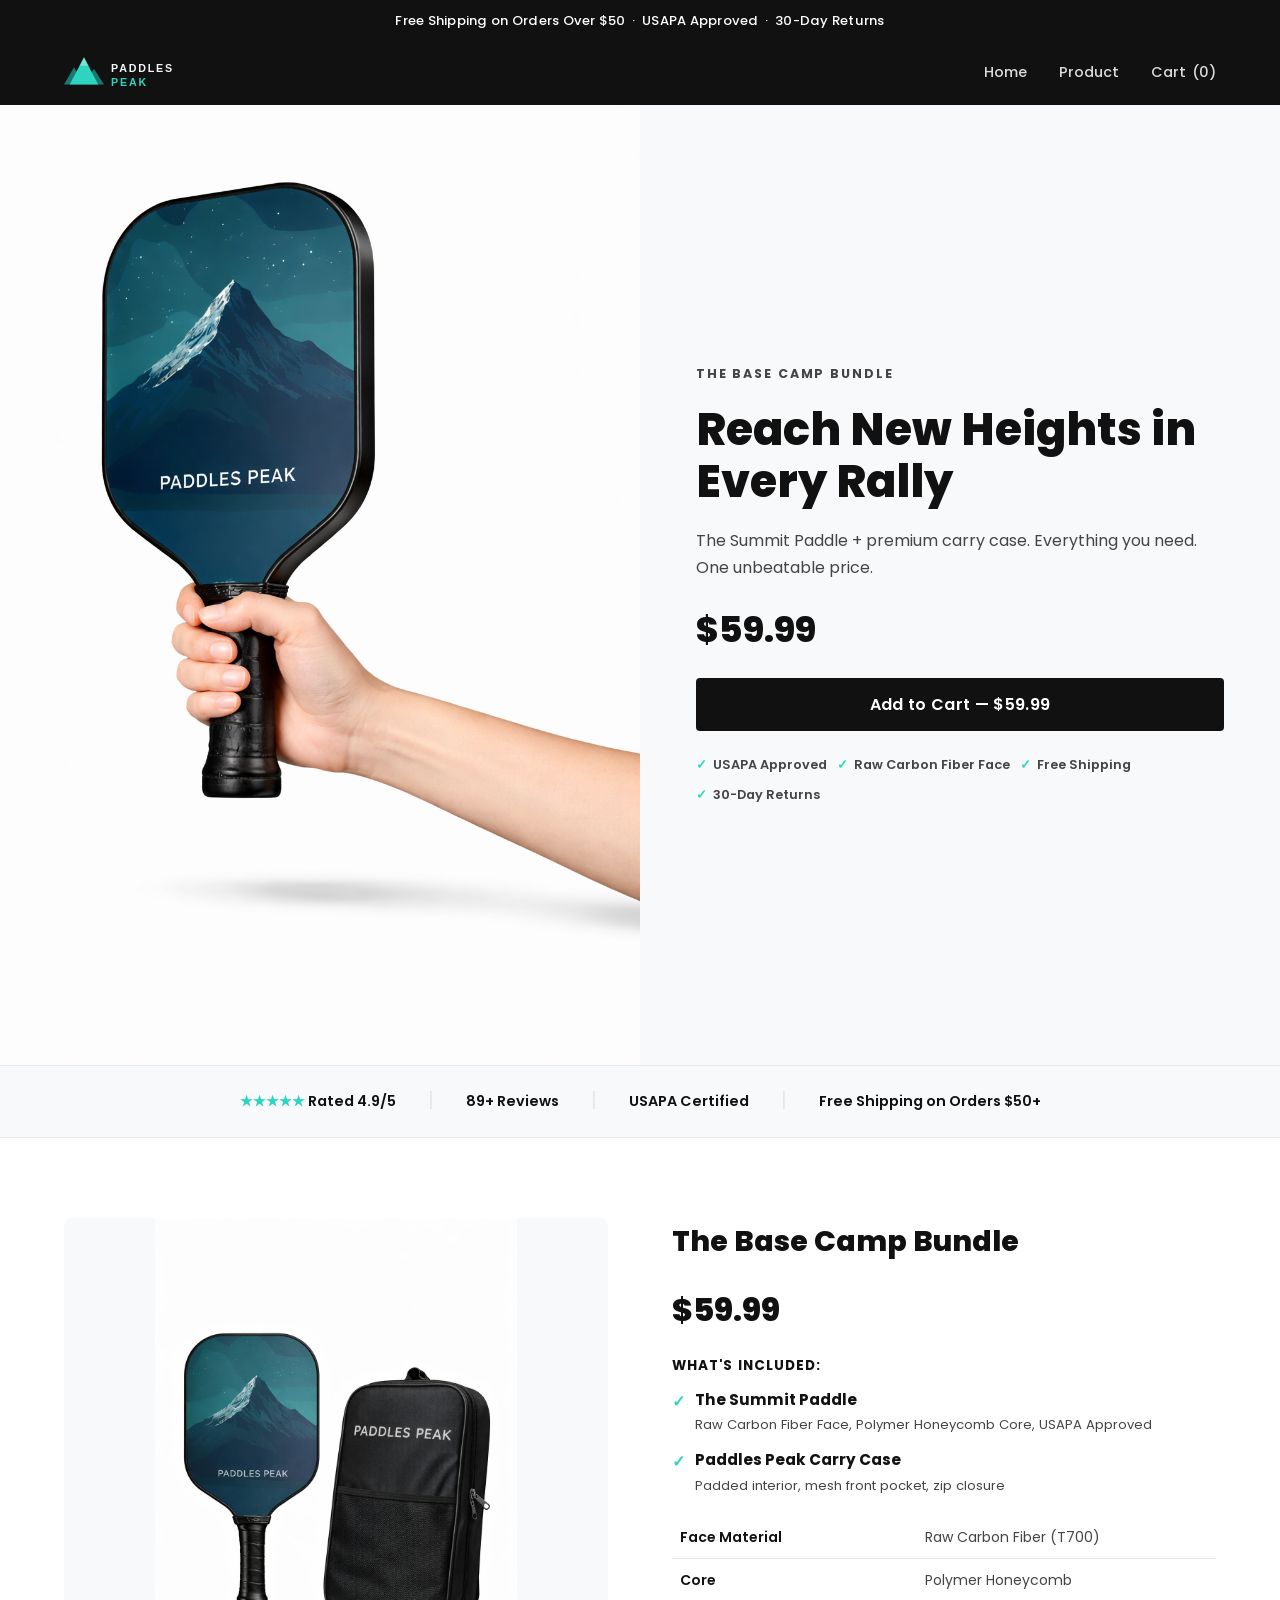
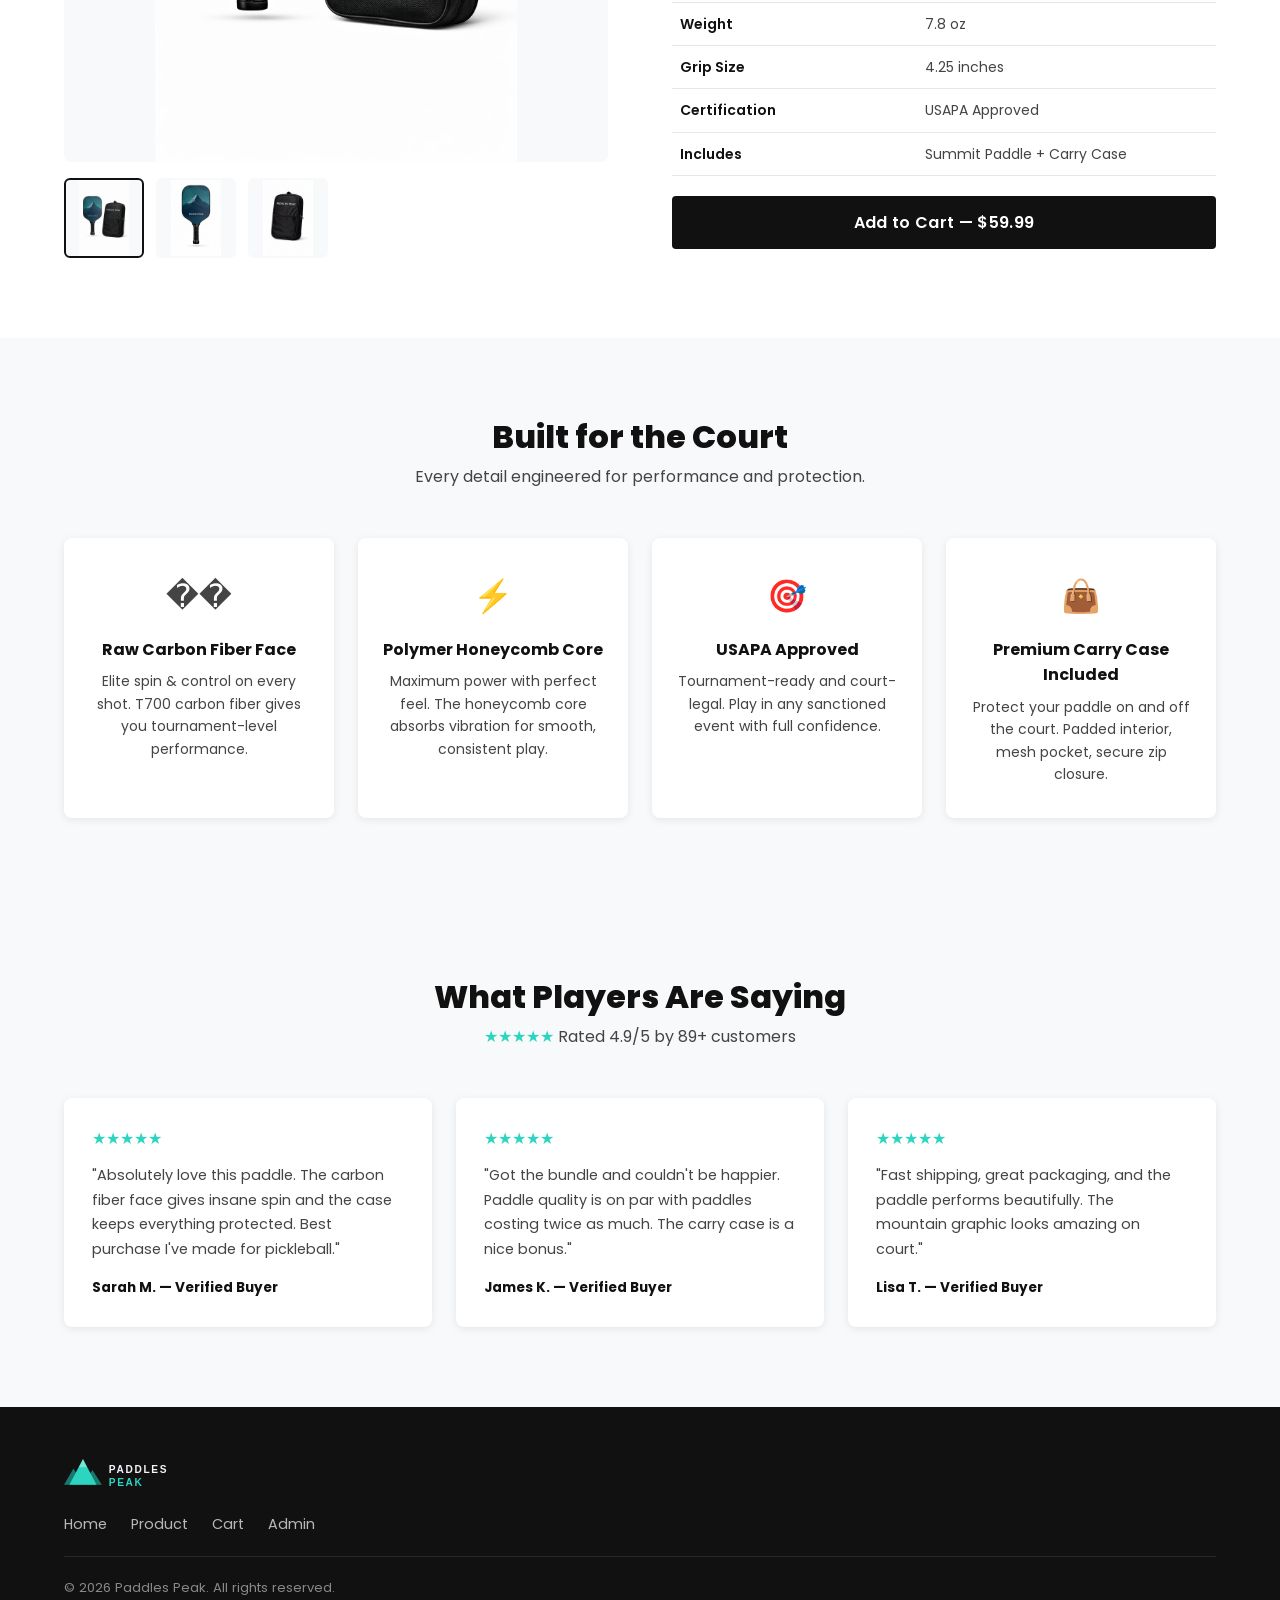
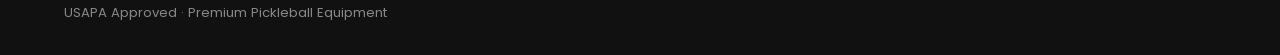
==== commit 24fa7a93: "Add Paddles Peak SVG brand logo across all pages Agent-Logs-Url: https://github.com/ashad1990/paddle" ====
--- a/index.html
+++ b/index.html
@@ -6,6 +6,7 @@
   <title>Paddles Peak — The Base Camp Bundle</title>
   <meta name="description" content="The Base Camp Bundle — The Summit Paddle + Paddles Peak Carry Case. $59.99. USAPA Approved.">
   <link rel="stylesheet" href="css/styles.css">
+  <link rel="icon" type="image/svg+xml" href="images/logo.svg">
 </head>
 <body data-page="index">
 
@@ -17,7 +18,9 @@
   <!-- Navbar -->
   <nav class="navbar">
     <div class="nav-inner">
-      <a href="index.html" class="nav-logo">PADDLES PEAK</a>
+      <a href="index.html" class="nav-logo" aria-label="Paddles Peak - Home">
+        <img src="images/logo-white.svg" alt="Paddles Peak" class="nav-logo-img" height="40">
+      </a>
       <div class="nav-links">
         <a href="index.html">Home</a>
         <a href="product.html">Product</a>
@@ -199,7 +202,7 @@
   <!-- Footer -->
   <footer class="footer">
     <div class="footer-inner">
-      <div class="footer-logo">PADDLES PEAK</div>
+      <div class="footer-logo"><img src="images/logo-white.svg" alt="Paddles Peak" class="footer-logo-img" height="38"></div>
       <div class="footer-links">
         <a href="index.html">Home</a>
         <a href="product.html">Product</a>
--- a/css/styles.css
+++ b/css/styles.css
@@ -66,11 +66,14 @@
   justify-content: space-between;
 }
 .nav-logo {
-  font-size: 1.25rem;
-  font-weight: 800;
-  color: #fff;
-  letter-spacing: 0.08em;
-  text-transform: uppercase;
+  display: flex;
+  align-items: center;
+  text-decoration: none;
+}
+.nav-logo-img {
+  height: 40px;
+  width: auto;
+  display: block;
 }
 .nav-links {
   display: flex;
@@ -473,10 +476,12 @@
   padding: 0 24px;
 }
 .footer-logo {
-  font-size: 1.4rem;
-  font-weight: 800;
-  letter-spacing: 0.08em;
   margin-bottom: 20px;
+}
+.footer-logo-img {
+  height: 38px;
+  width: auto;
+  display: block;
 }
 .footer-links {
   display: flex;
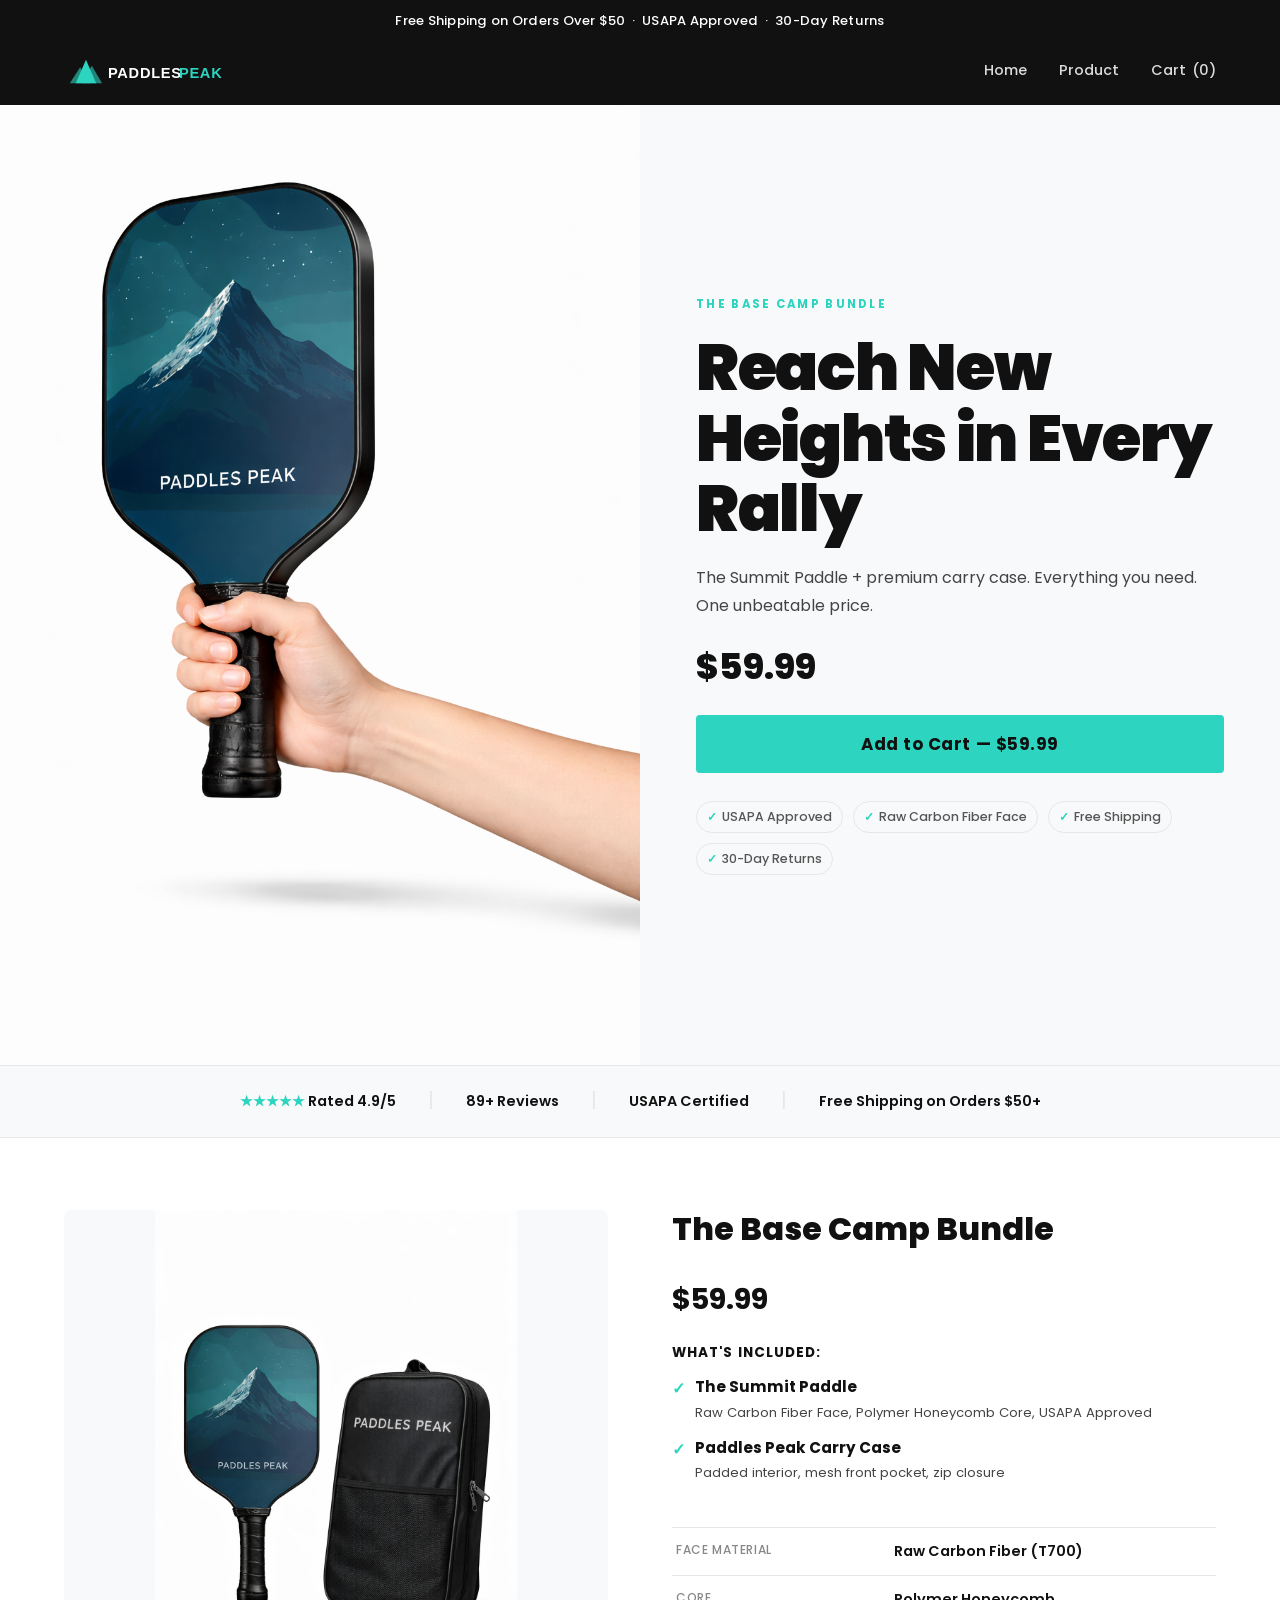
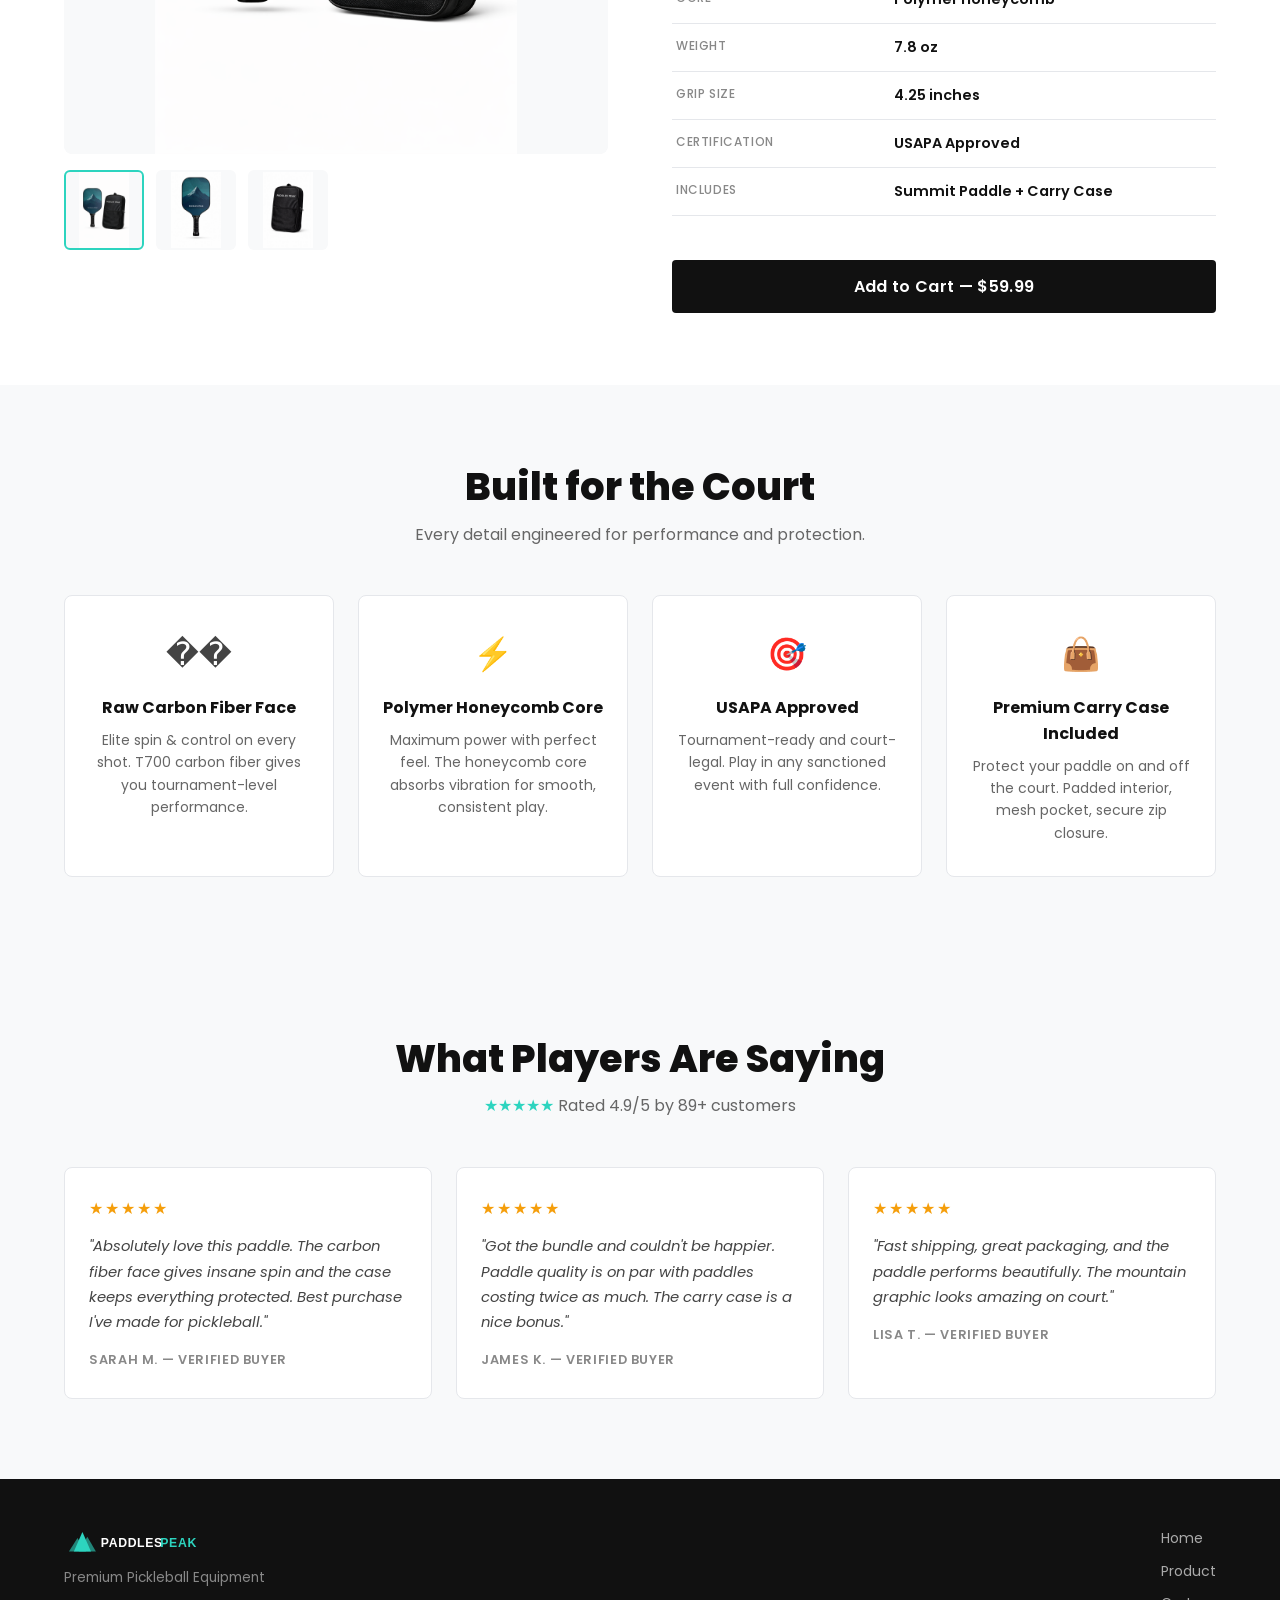
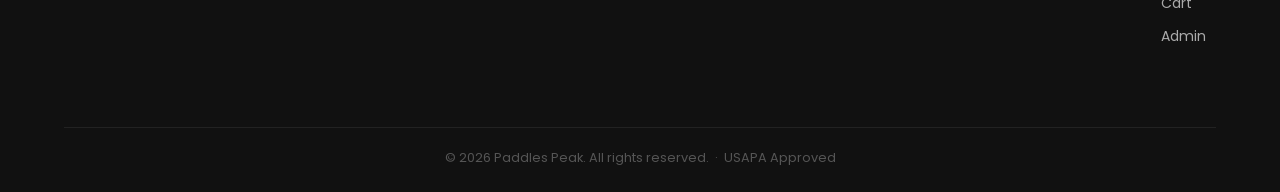
==== commit e55b538a: "Add SVG logos, update all HTML pages with logo/favicon, polish CSS styling Agent-Logs-Url: https://g" ====
--- a/index.html
+++ b/index.html
@@ -5,8 +5,8 @@
   <meta name="viewport" content="width=device-width, initial-scale=1.0">
   <title>Paddles Peak — The Base Camp Bundle</title>
   <meta name="description" content="The Base Camp Bundle — The Summit Paddle + Paddles Peak Carry Case. $59.99. USAPA Approved.">
+  <link rel="icon" type="image/svg+xml" href="images/logo.svg">
   <link rel="stylesheet" href="css/styles.css">
-  <link rel="icon" type="image/svg+xml" href="images/logo.svg">
 </head>
 <body data-page="index">
 
@@ -18,8 +18,8 @@
   <!-- Navbar -->
   <nav class="navbar">
     <div class="nav-inner">
-      <a href="index.html" class="nav-logo" aria-label="Paddles Peak - Home">
-        <img src="images/logo-white.svg" alt="Paddles Peak" class="nav-logo-img" height="40">
+      <a href="index.html" class="nav-logo" aria-label="Paddles Peak Home">
+        <img src="images/logo.svg" alt="Paddles Peak" class="nav-logo-img">
       </a>
       <div class="nav-links">
         <a href="index.html">Home</a>
@@ -202,7 +202,12 @@
   <!-- Footer -->
   <footer class="footer">
     <div class="footer-inner">
-      <div class="footer-logo"><img src="images/logo-white.svg" alt="Paddles Peak" class="footer-logo-img" height="38"></div>
+      <div class="footer-brand">
+        <a href="index.html" class="footer-logo" aria-label="Paddles Peak Home">
+          <img src="images/logo.svg" alt="Paddles Peak" class="footer-logo-img">
+        </a>
+        <p class="footer-tagline">Premium Pickleball Equipment</p>
+      </div>
       <div class="footer-links">
         <a href="index.html">Home</a>
         <a href="product.html">Product</a>
@@ -210,8 +215,7 @@
         <a href="admin.html">Admin</a>
       </div>
       <div class="footer-bottom">
-        <p>© 2026 Paddles Peak. All rights reserved.</p>
-        <p style="margin-top:4px;">USAPA Approved · Premium Pickleball Equipment</p>
+        <p>© 2026 Paddles Peak. All rights reserved. &nbsp;·&nbsp; USAPA Approved</p>
       </div>
     </div>
   </footer>
--- a/css/styles.css
+++ b/css/styles.css
@@ -68,10 +68,9 @@
 .nav-logo {
   display: flex;
   align-items: center;
-  text-decoration: none;
 }
 .nav-logo-img {
-  height: 40px;
+  height: 38px;
   width: auto;
   display: block;
 }
@@ -86,8 +85,20 @@
   font-weight: 500;
   opacity: 0.85;
   transition: opacity 0.2s;
+  position: relative;
+  padding-bottom: 4px;
+}
+.nav-links a::after {
+  content: '';
+  position: absolute;
+  bottom: 0; left: 0;
+  width: 0; height: 2px;
+  background: #2dd4bf;
+  transition: width 0.25s ease;
 }
 .nav-links a:hover { opacity: 1; }
+.nav-links a:hover::after,
+.nav-links a.active::after { width: 100%; }
 .nav-cart {
   color: #fff;
   font-size: 0.9rem;
@@ -150,6 +161,20 @@
   text-align: center;
 }
 .btn-primary:hover { background: #333; }
+
+/* Hero CTA — teal primary button */
+.hero .btn-primary {
+  background: #2dd4bf;
+  color: #111111;
+  font-weight: 700;
+  font-size: 1.05rem;
+  padding: 16px 32px;
+  letter-spacing: 0.03em;
+}
+.hero .btn-primary:hover {
+  background: #14b8a6;
+  color: #111111;
+}
 .btn-secondary {
   background: transparent;
   color: var(--black);
@@ -198,17 +223,18 @@
   gap: 20px;
 }
 .hero-label {
-  font-size: 0.78rem;
-  font-weight: 700;
-  letter-spacing: 0.15em;
+  font-size: 0.72rem;
+  font-weight: 700;
+  letter-spacing: 0.2em;
   text-transform: uppercase;
-  color: var(--text);
+  color: #2dd4bf;
 }
 .hero-headline {
-  font-size: 2.8rem;
-  font-weight: 800;
-  color: var(--black);
-  line-height: 1.15;
+  font-size: clamp(2.6rem, 5vw, 4rem);
+  font-weight: 900;
+  color: var(--black);
+  line-height: 1.1;
+  letter-spacing: -0.02em;
 }
 .hero-sub {
   font-size: 1rem;
@@ -224,18 +250,22 @@
   display: flex;
   flex-wrap: wrap;
   gap: 10px;
-  margin-top: 4px;
+  margin-top: 8px;
 }
 .trust-badge {
-  display: flex;
-  align-items: center;
-  gap: 6px;
-  font-size: 0.8rem;
-  font-weight: 600;
-  color: var(--text);
+  display: inline-flex;
+  align-items: center;
+  gap: 5px;
+  font-size: 0.78rem;
+  font-weight: 500;
+  color: #555;
+  background: #f8f9fa;
+  border: 1px solid #e5e7eb;
+  padding: 5px 10px;
+  border-radius: 20px;
 }
 .trust-badge .check {
-  color: var(--accent);
+  color: #2dd4bf;
   font-weight: 700;
 }
 
@@ -267,21 +297,22 @@
 
 /* ── Section Titles ── */
 .section-title {
-  font-size: 2rem;
+  font-size: clamp(1.8rem, 3vw, 2.5rem);
   font-weight: 800;
-  color: var(--black);
-  line-height: 1.2;
+  color: #111;
+  line-height: 1.15;
+  margin-bottom: 12px;
 }
 .section-sub {
   font-size: 1rem;
-  color: var(--text);
-  margin-top: 8px;
+  color: #666;
+  margin-bottom: 48px;
 }
 
 /* ── Product Detail Section ── */
 .product-section {
   background: var(--bg);
-  padding: 80px 0;
+  padding: 72px 0;
 }
 .product-layout {
   display: grid;
@@ -321,7 +352,8 @@
   transition: border-color 0.2s;
   flex-shrink: 0;
 }
-.thumb.active { border-color: var(--black); }
+.thumb.active { border-color: #2dd4bf; }
+.thumb:hover { border-color: #2dd4bf; }
 .thumb img {
   width: 100%;
   height: 100%;
@@ -333,14 +365,16 @@
   gap: 20px;
 }
 .product-info h2 {
-  font-size: 1.8rem;
-  font-weight: 800;
-  color: var(--black);
-}
-.product-info .price {
   font-size: 2rem;
   font-weight: 800;
-  color: var(--black);
+  color: #111;
+  line-height: 1.2;
+  margin-bottom: 8px;
+}
+.product-info .price {
+  font-size: 1.8rem;
+  font-weight: 700;
+  color: #111;
 }
 .includes-title {
   font-size: 0.85rem;
@@ -382,19 +416,30 @@
 .specs-table {
   width: 100%;
   border-collapse: collapse;
-  font-size: 0.875rem;
+  margin: 24px 0;
+  font-size: 0.9rem;
 }
 .specs-table tr {
-  border-bottom: 1px solid var(--border);
+  border-bottom: 1px solid #e5e7eb;
+}
+.specs-table tr:first-child {
+  border-top: 1px solid #e5e7eb;
 }
 .specs-table td {
-  padding: 10px 8px;
-  color: var(--text);
+  padding: 12px 4px;
+  vertical-align: top;
 }
 .specs-table td:first-child {
-  font-weight: 600;
-  color: var(--black);
-  width: 45%;
+  color: #888;
+  font-weight: 500;
+  width: 40%;
+  text-transform: uppercase;
+  font-size: 0.75rem;
+  letter-spacing: 0.05em;
+}
+.specs-table td:last-child {
+  color: #111;
+  font-weight: 600;
 }
 
 /* ── Features Section ── */
@@ -409,11 +454,16 @@
   margin-top: 48px;
 }
 .feature-card {
-  background: var(--bg);
+  background: #fff;
+  border: 1px solid #e5e7eb;
   border-radius: 8px;
   padding: 32px 24px;
   text-align: center;
-  box-shadow: var(--shadow);
+  transition: box-shadow 0.2s, transform 0.2s;
+}
+.feature-card:hover {
+  box-shadow: 0 8px 32px rgba(0,0,0,0.1);
+  transform: translateY(-2px);
 }
 .feature-icon {
   font-size: 2rem;
@@ -422,12 +472,13 @@
 .feature-card h3 {
   font-size: 1rem;
   font-weight: 700;
-  color: var(--black);
+  color: #111;
   margin-bottom: 8px;
 }
 .feature-card p {
   font-size: 0.875rem;
-  color: var(--text);
+  color: #666;
+  line-height: 1.6;
 }
 
 /* ── Reviews Section ── */
@@ -442,65 +493,82 @@
   margin-top: 48px;
 }
 .review-card {
-  background: var(--bg);
+  background: #fff;
+  border: 1px solid #e5e7eb;
   border-radius: 8px;
-  padding: 28px;
-  box-shadow: var(--shadow);
+  padding: 28px 24px;
 }
 .review-stars {
-  color: var(--accent);
+  color: #f59e0b;
   font-size: 1rem;
   margin-bottom: 12px;
+  letter-spacing: 2px;
 }
 .review-text {
-  font-size: 0.9rem;
-  color: var(--text);
+  font-size: 0.925rem;
+  color: #444;
   line-height: 1.7;
+  font-style: italic;
   margin-bottom: 16px;
 }
 .review-author {
-  font-size: 0.85rem;
-  font-weight: 700;
-  color: var(--black);
+  font-size: 0.8rem;
+  font-weight: 600;
+  color: #888;
+  text-transform: uppercase;
+  letter-spacing: 0.05em;
 }
 
 /* ── Footer ── */
 .footer {
-  background: var(--black);
+  background: #111;
   color: #fff;
-  padding: 48px 0 32px;
+  padding: 48px 0 24px;
 }
 .footer-inner {
   max-width: 1200px;
   margin: 0 auto;
   padding: 0 24px;
-}
+  display: flex;
+  justify-content: space-between;
+  align-items: flex-start;
+  gap: 40px;
+  flex-wrap: wrap;
+}
+.footer-brand { display: flex; flex-direction: column; }
 .footer-logo {
-  margin-bottom: 20px;
+  display: flex;
+  align-items: center;
+  margin-bottom: 8px;
 }
 .footer-logo-img {
-  height: 38px;
+  height: 32px;
   width: auto;
   display: block;
 }
+.footer-tagline {
+  font-size: 0.85rem;
+  color: #888;
+}
 .footer-links {
   display: flex;
-  gap: 24px;
-  flex-wrap: wrap;
-  margin-bottom: 20px;
+  flex-direction: column;
+  gap: 10px;
 }
 .footer-links a {
-  color: rgba(255,255,255,0.7);
-  font-size: 0.9rem;
+  color: #aaa;
+  font-size: 0.875rem;
   transition: color 0.2s;
 }
-.footer-links a:hover { color: #fff; }
+.footer-links a:hover { color: #2dd4bf; }
 .footer-bottom {
-  border-top: 1px solid rgba(255,255,255,0.1);
+  border-top: 1px solid #222;
+  margin-top: 40px;
   padding-top: 20px;
-  margin-top: 20px;
-  font-size: 0.82rem;
-  color: rgba(255,255,255,0.5);
+  text-align: center;
+  font-size: 0.8rem;
+  color: #555;
+  width: 100%;
 }
 
 /* ── Cart ── */
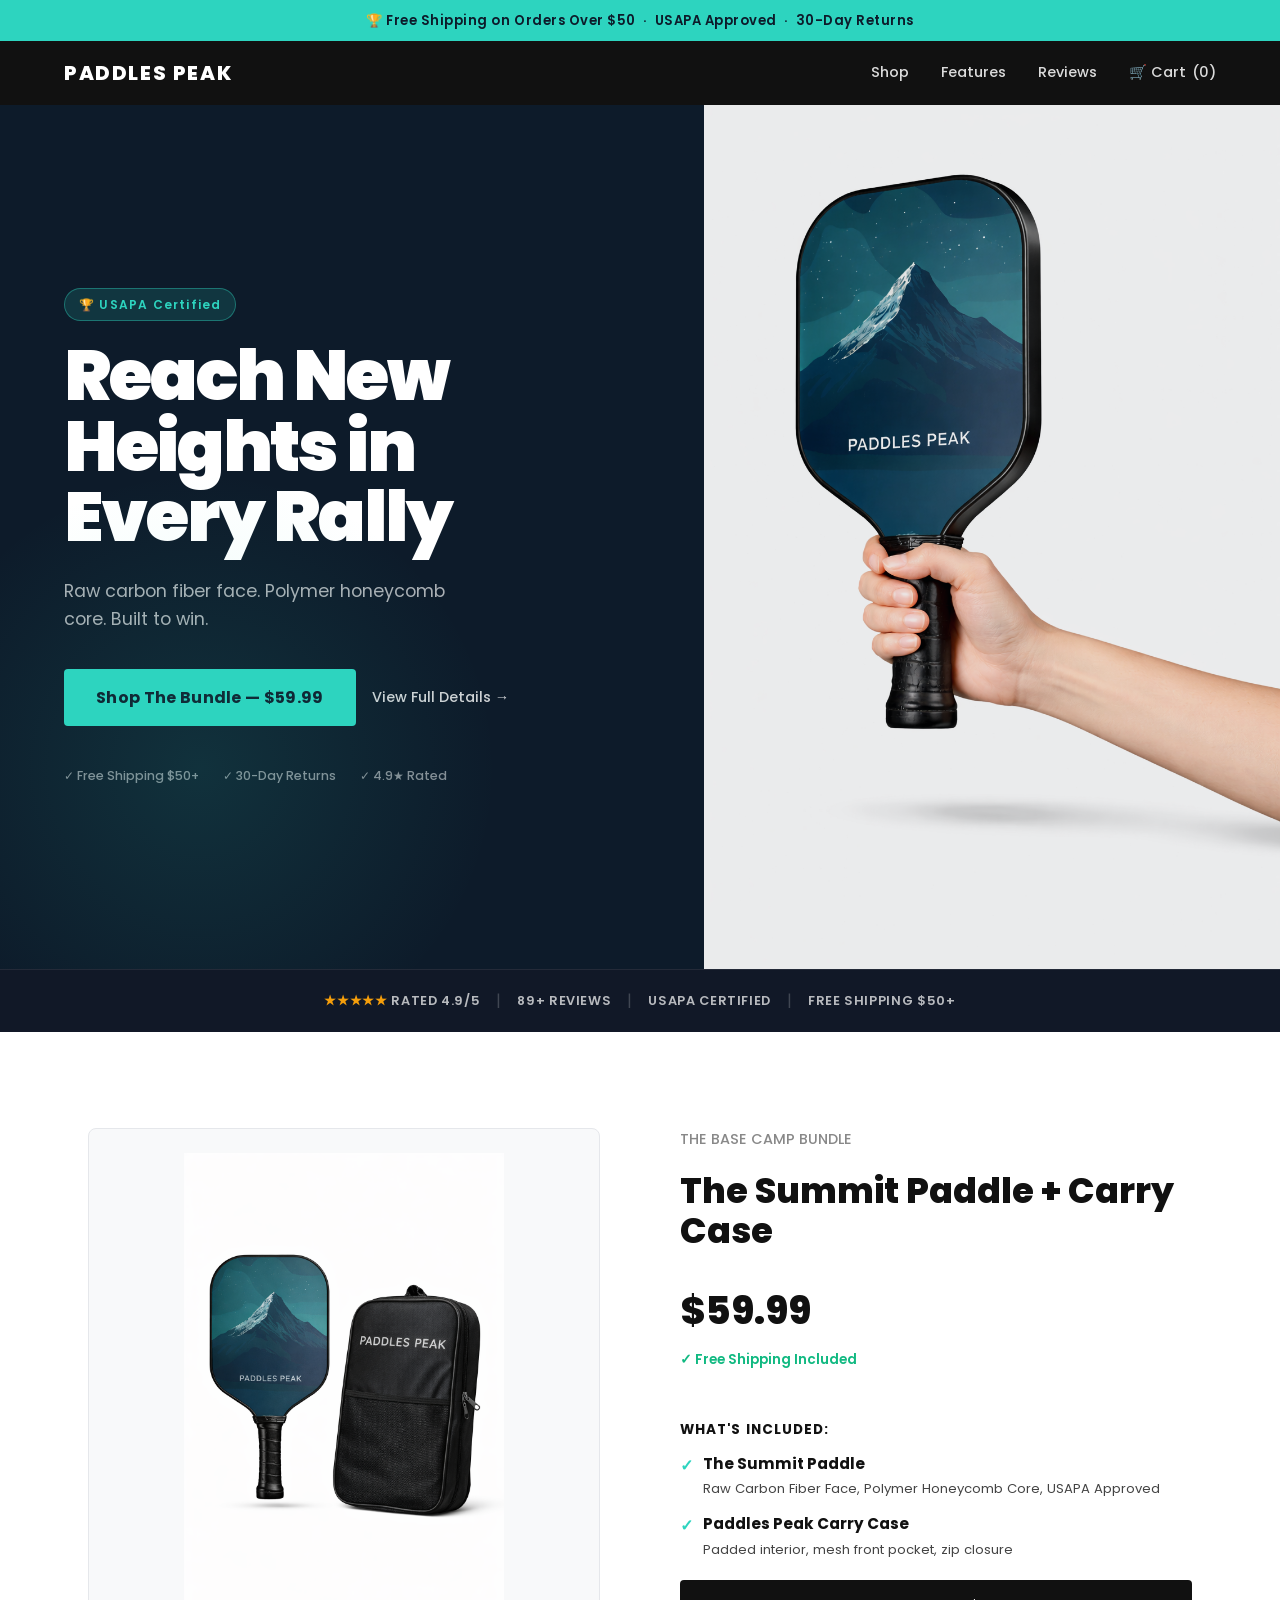
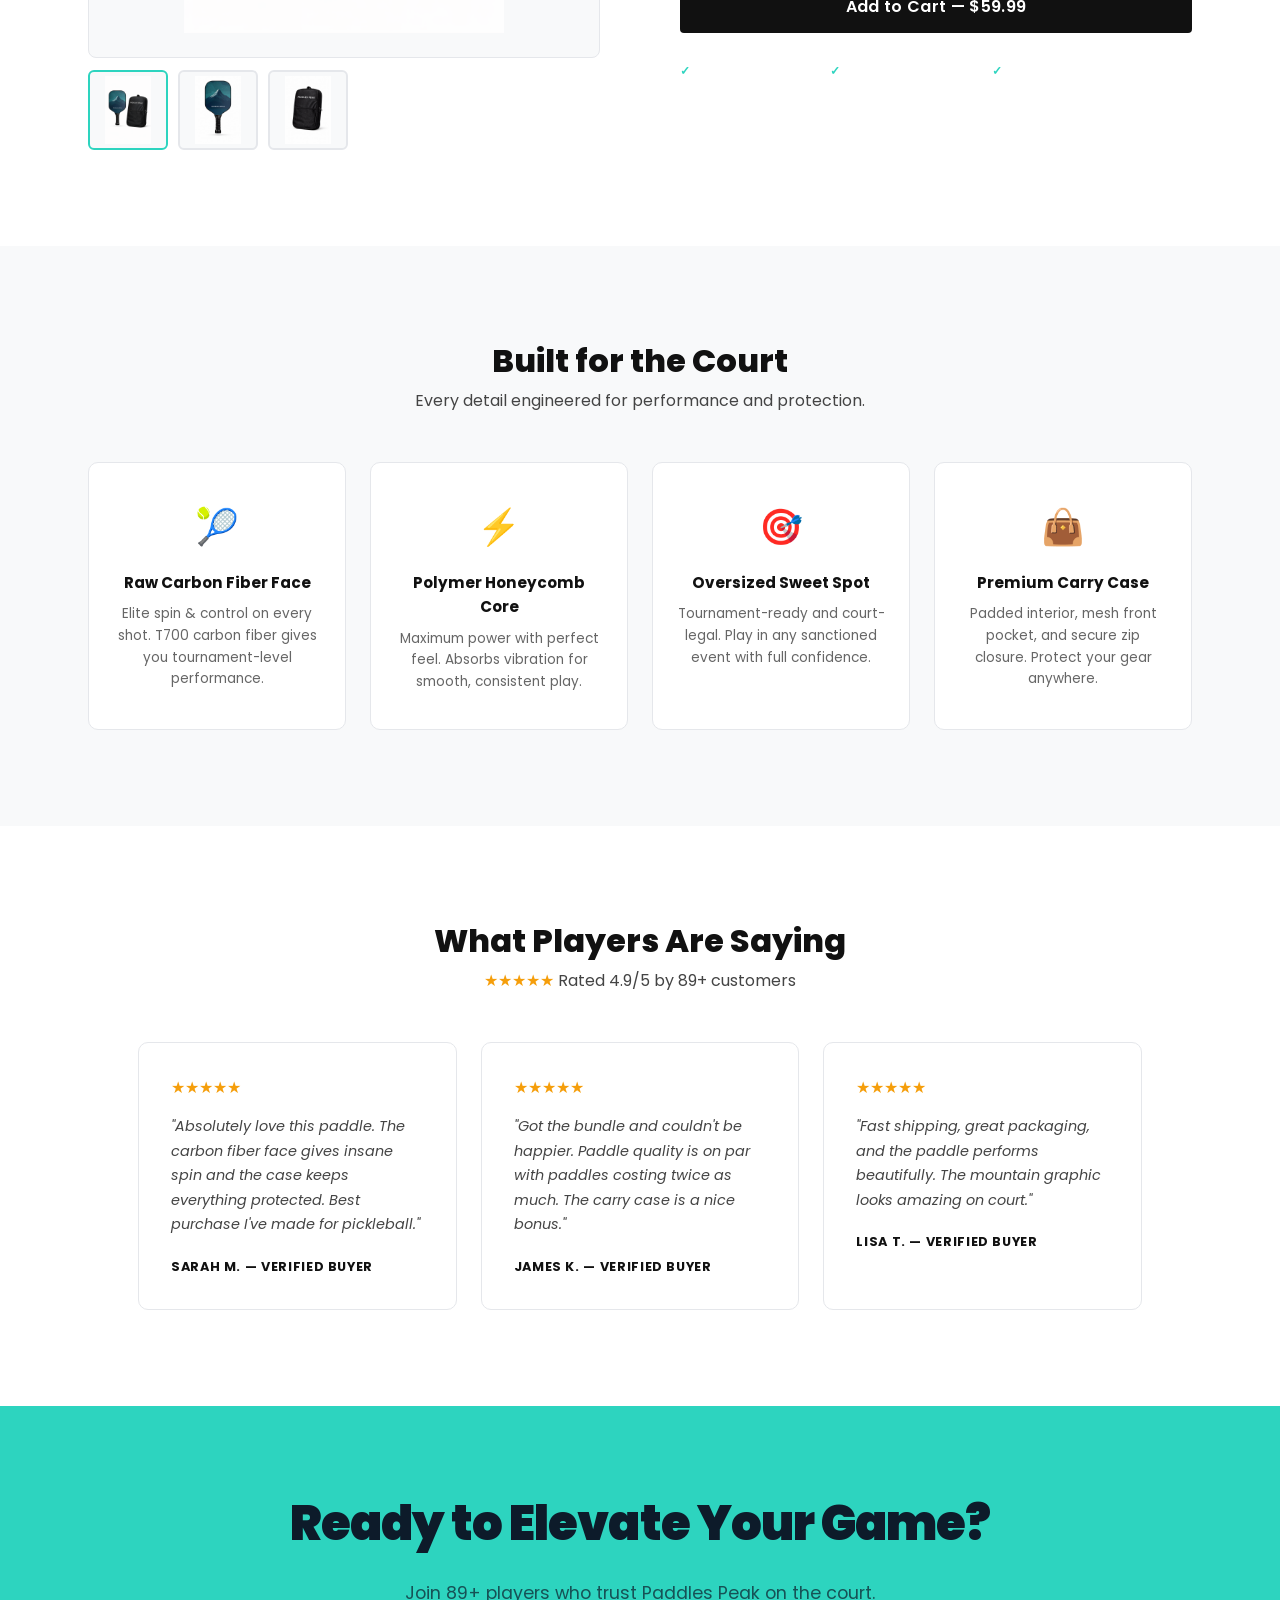
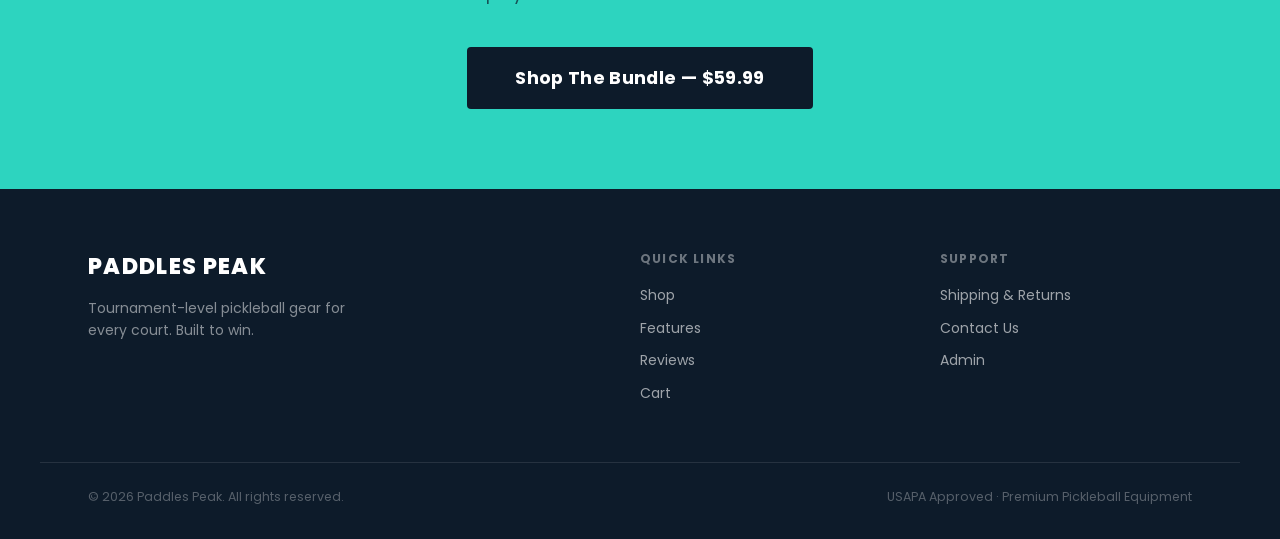
==== commit 06ed689a: "Design overhaul: new homepage, hero, footer, nav, and CSS - Rebuild index.html as a full homepage wi" ====
--- a/index.html
+++ b/index.html
@@ -3,28 +3,26 @@
 <head>
   <meta charset="UTF-8">
   <meta name="viewport" content="width=device-width, initial-scale=1.0">
-  <title>Paddles Peak — The Base Camp Bundle</title>
-  <meta name="description" content="The Base Camp Bundle — The Summit Paddle + Paddles Peak Carry Case. $59.99. USAPA Approved.">
-  <link rel="icon" type="image/svg+xml" href="images/logo.svg">
+  <title>Paddles Peak — Premium Pickleball Paddles</title>
+  <meta name="description" content="Tournament-level pickleball gear. The Base Camp Bundle — Summit Paddle + carry case. USAPA Approved. Free shipping on orders $50+.">
   <link rel="stylesheet" href="css/styles.css">
 </head>
 <body data-page="index">
 
   <!-- Announcement Bar -->
   <div class="announcement-bar">
-    Free Shipping on Orders Over $50 &nbsp;·&nbsp; USAPA Approved &nbsp;·&nbsp; 30-Day Returns
+    🏆 Free Shipping on Orders Over $50 &nbsp;·&nbsp; USAPA Approved &nbsp;·&nbsp; 30-Day Returns
   </div>
 
   <!-- Navbar -->
   <nav class="navbar">
     <div class="nav-inner">
-      <a href="index.html" class="nav-logo" aria-label="Paddles Peak Home">
-        <img src="images/logo.svg" alt="Paddles Peak" class="nav-logo-img">
-      </a>
+      <a href="index.html" class="nav-logo">PADDLES PEAK</a>
       <div class="nav-links">
-        <a href="index.html">Home</a>
-        <a href="product.html">Product</a>
-        <a href="cart.html" class="nav-cart">Cart <span class="cart-count">(0)</span></a>
+        <a href="product.html">Shop</a>
+        <a href="index.html#features">Features</a>
+        <a href="index.html#reviews">Reviews</a>
+        <a href="cart.html" class="nav-cart">🛒 Cart <span class="cart-count">(0)</span></a>
       </div>
       <button class="hamburger" id="hamburger" aria-label="Menu">
         <span></span><span></span><span></span>
@@ -32,191 +30,212 @@
     </div>
   </nav>
   <div class="mobile-menu" id="mobile-menu">
-    <a href="index.html">Home</a>
-    <a href="product.html">Product</a>
-    <a href="cart.html">Cart <span class="cart-count">(0)</span></a>
+    <a href="product.html">Shop</a>
+    <a href="index.html#features">Features</a>
+    <a href="index.html#reviews">Reviews</a>
+    <a href="cart.html">🛒 Cart <span class="cart-count">(0)</span></a>
   </div>
 
   <!-- Hero -->
   <section class="hero">
+    <div class="hero-content">
+      <div class="hero-eyebrow">
+        <span class="eyebrow-badge">🏆 USAPA Certified</span>
+      </div>
+      <h1 class="hero-headline">
+        Reach New<br>Heights in<br>Every Rally
+      </h1>
+      <p class="hero-sub">Raw carbon fiber face. Polymer honeycomb core. Built to win.</p>
+      <div class="hero-actions">
+        <button class="btn-hero-primary add-to-cart-btn">Shop The Bundle — $59.99</button>
+        <a href="product.html" class="btn-hero-secondary">View Full Details →</a>
+      </div>
+      <div class="hero-trust">
+        <span>✓ Free Shipping $50+</span>
+        <span>✓ 30-Day Returns</span>
+        <span>✓ 4.9★ Rated</span>
+      </div>
+    </div>
     <div class="hero-image">
-      <img src="images/ChatGPT Image Apr 3, 2026, 03_14_13 PM.png" alt="The Summit Paddle — lifestyle photo">
-    </div>
-    <div class="hero-content">
-      <p class="hero-label">The Base Camp Bundle</p>
-      <h1 class="hero-headline">Reach New Heights in Every Rally</h1>
-      <p class="hero-sub">The Summit Paddle + premium carry case. Everything you need. One unbeatable price.</p>
-      <p class="hero-price">$59.99</p>
-      <button class="btn-primary add-to-cart-btn">Add to Cart — $59.99</button>
-      <div class="hero-trust">
-        <span class="trust-badge"><span class="check">✓</span> USAPA Approved</span>
-        <span class="trust-badge"><span class="check">✓</span> Raw Carbon Fiber Face</span>
-        <span class="trust-badge"><span class="check">✓</span> Free Shipping</span>
-        <span class="trust-badge"><span class="check">✓</span> 30-Day Returns</span>
-      </div>
+      <img src="images/ChatGPT Image Apr 3, 2026, 03_14_13 PM.png"
+           alt="The Summit Paddle in hand"
+           class="hero-img">
     </div>
   </section>
 
   <!-- Social Proof Strip -->
   <div class="proof-strip">
     <div class="proof-pills">
-      <span class="proof-pill"><span class="stars">★★★★★</span> Rated 4.9/5</span>
+      <span class="proof-pill"><span class="stars">★★★★★</span> RATED 4.9/5</span>
       <span class="proof-divider">|</span>
-      <span class="proof-pill">89+ Reviews</span>
+      <span class="proof-pill">89+ REVIEWS</span>
       <span class="proof-divider">|</span>
-      <span class="proof-pill">USAPA Certified</span>
+      <span class="proof-pill">USAPA CERTIFIED</span>
       <span class="proof-divider">|</span>
-      <span class="proof-pill">Free Shipping on Orders $50+</span>
+      <span class="proof-pill">FREE SHIPPING $50+</span>
     </div>
   </div>
 
-  <!-- Product Detail Section -->
+  <!-- Product Highlight Section -->
   <section class="product-section">
-    <div class="container">
-      <div class="product-layout">
-        <!-- Gallery -->
-        <div class="gallery-col">
-          <div class="gallery-main">
-            <img id="gallery-main" class="product-img"
-              src="images/ChatGPT Image Apr 3, 2026, 03_14_19 PM.png"
-              alt="The Base Camp Bundle — paddle and case">
-          </div>
-          <div class="gallery-thumbs">
-            <div class="thumb gallery-thumb"
-              data-src="images/ChatGPT Image Apr 3, 2026, 03_14_19 PM.png"
-              data-alt="Bundle shot — paddle and case">
-              <img src="images/ChatGPT Image Apr 3, 2026, 03_14_19 PM.png" alt="Bundle">
-            </div>
-            <div class="thumb gallery-thumb"
-              data-src="images/ChatGPT Image Apr 3, 2026, 03_14_04 PM.png"
-              data-alt="Paddle front">
-              <img src="images/ChatGPT Image Apr 3, 2026, 03_14_04 PM.png" alt="Paddle">
-            </div>
-            <div class="thumb gallery-thumb"
-              data-src="images/ChatGPT Image Apr 3, 2026, 03_14_23 PM.png"
-              data-alt="Carry case render">
-              <img src="images/ChatGPT Image Apr 3, 2026, 03_14_23 PM.png" alt="Case">
-            </div>
-          </div>
-        </div>
-
-        <!-- Product Info -->
-        <div class="product-info">
-          <h2>The Base Camp Bundle</h2>
-          <p class="price">$59.99</p>
-
-          <div>
-            <p class="includes-title">What's Included:</p>
-            <div class="includes-list">
-              <div class="includes-item">
-                <span class="check">✓</span>
-                <div class="includes-item-text">
-                  <strong>The Summit Paddle</strong>
-                  <p>Raw Carbon Fiber Face, Polymer Honeycomb Core, USAPA Approved</p>
-                </div>
-              </div>
-              <div class="includes-item">
-                <span class="check">✓</span>
-                <div class="includes-item-text">
-                  <strong>Paddles Peak Carry Case</strong>
-                  <p>Padded interior, mesh front pocket, zip closure</p>
-                </div>
+    <div class="product-layout">
+      <!-- Gallery -->
+      <div class="gallery-col">
+        <div class="gallery-main">
+          <img id="gallery-main"
+            src="images/ChatGPT Image Apr 3, 2026, 03_14_19 PM.png"
+            alt="The Base Camp Bundle — paddle and case">
+        </div>
+        <div class="gallery-thumbs">
+          <div class="gallery-thumb active"
+            data-src="images/ChatGPT Image Apr 3, 2026, 03_14_19 PM.png"
+            data-alt="Bundle shot — paddle and case">
+            <img src="images/ChatGPT Image Apr 3, 2026, 03_14_19 PM.png" alt="Bundle">
+          </div>
+          <div class="gallery-thumb"
+            data-src="images/ChatGPT Image Apr 3, 2026, 03_14_04 PM.png"
+            data-alt="Paddle front">
+            <img src="images/ChatGPT Image Apr 3, 2026, 03_14_04 PM.png" alt="Paddle">
+          </div>
+          <div class="gallery-thumb"
+            data-src="images/ChatGPT Image Apr 3, 2026, 03_14_23 PM.png"
+            data-alt="Carry case render">
+            <img src="images/ChatGPT Image Apr 3, 2026, 03_14_23 PM.png" alt="Case">
+          </div>
+        </div>
+      </div>
+
+      <!-- Product Info -->
+      <div class="product-info">
+        <div>
+          <p class="product-subtitle">THE BASE CAMP BUNDLE</p>
+          <h2 class="product-name">The Summit Paddle + Carry Case</h2>
+        </div>
+        <div>
+          <p class="product-price">$59.99</p>
+          <p class="product-price-note">✓ Free Shipping Included</p>
+        </div>
+
+        <div>
+          <p class="includes-title">What's Included:</p>
+          <div class="includes-list">
+            <div class="includes-item">
+              <span class="check">✓</span>
+              <div class="includes-item-text">
+                <strong>The Summit Paddle</strong>
+                <p>Raw Carbon Fiber Face, Polymer Honeycomb Core, USAPA Approved</p>
               </div>
             </div>
-          </div>
-
-          <table class="specs-table">
-            <tr><td>Face Material</td><td>Raw Carbon Fiber (T700)</td></tr>
-            <tr><td>Core</td><td>Polymer Honeycomb</td></tr>
-            <tr><td>Weight</td><td>7.8 oz</td></tr>
-            <tr><td>Grip Size</td><td>4.25 inches</td></tr>
-            <tr><td>Certification</td><td>USAPA Approved</td></tr>
-            <tr><td>Includes</td><td>Summit Paddle + Carry Case</td></tr>
-          </table>
-
-          <button class="btn-primary add-to-cart-btn">Add to Cart — $59.99</button>
+            <div class="includes-item">
+              <span class="check">✓</span>
+              <div class="includes-item-text">
+                <strong>Paddles Peak Carry Case</strong>
+                <p>Padded interior, mesh front pocket, zip closure</p>
+              </div>
+            </div>
+          </div>
+        </div>
+
+        <button class="btn-primary add-to-cart-btn">Add to Cart — $59.99</button>
+        <div class="hero-trust" style="margin-top:8px;">
+          <span class="trust-badge"><span class="check">✓</span> USAPA Approved</span>
+          <span class="trust-badge"><span class="check">✓</span> Free Shipping $50+</span>
+          <span class="trust-badge"><span class="check">✓</span> 30-Day Returns</span>
         </div>
       </div>
     </div>
   </section>
 
   <!-- Features Section -->
-  <section class="features-section">
-    <div class="container">
-      <div style="text-align:center;">
-        <h2 class="section-title">Built for the Court</h2>
-        <p class="section-sub">Every detail engineered for performance and protection.</p>
-      </div>
-      <div class="features-grid">
-        <div class="feature-card">
-          <div class="feature-icon">��</div>
-          <h3>Raw Carbon Fiber Face</h3>
-          <p>Elite spin &amp; control on every shot. T700 carbon fiber gives you tournament-level performance.</p>
-        </div>
-        <div class="feature-card">
-          <div class="feature-icon">⚡</div>
-          <h3>Polymer Honeycomb Core</h3>
-          <p>Maximum power with perfect feel. The honeycomb core absorbs vibration for smooth, consistent play.</p>
-        </div>
-        <div class="feature-card">
-          <div class="feature-icon">🎯</div>
-          <h3>USAPA Approved</h3>
-          <p>Tournament-ready and court-legal. Play in any sanctioned event with full confidence.</p>
-        </div>
-        <div class="feature-card">
-          <div class="feature-icon">👜</div>
-          <h3>Premium Carry Case Included</h3>
-          <p>Protect your paddle on and off the court. Padded interior, mesh pocket, secure zip closure.</p>
-        </div>
+  <section class="features-section" id="features">
+    <div style="text-align:center;padding:0 24px;">
+      <h2 class="section-title">Built for the Court</h2>
+      <p class="section-sub">Every detail engineered for performance and protection.</p>
+    </div>
+    <div class="features-grid">
+      <div class="feature-card">
+        <div class="feature-icon">🎾</div>
+        <h3 class="feature-title">Raw Carbon Fiber Face</h3>
+        <p class="feature-desc">Elite spin &amp; control on every shot. T700 carbon fiber gives you tournament-level performance.</p>
+      </div>
+      <div class="feature-card">
+        <div class="feature-icon">⚡</div>
+        <h3 class="feature-title">Polymer Honeycomb Core</h3>
+        <p class="feature-desc">Maximum power with perfect feel. Absorbs vibration for smooth, consistent play.</p>
+      </div>
+      <div class="feature-card">
+        <div class="feature-icon">🎯</div>
+        <h3 class="feature-title">Oversized Sweet Spot</h3>
+        <p class="feature-desc">Tournament-ready and court-legal. Play in any sanctioned event with full confidence.</p>
+      </div>
+      <div class="feature-card">
+        <div class="feature-icon">👜</div>
+        <h3 class="feature-title">Premium Carry Case</h3>
+        <p class="feature-desc">Padded interior, mesh front pocket, and secure zip closure. Protect your gear anywhere.</p>
       </div>
     </div>
   </section>
 
   <!-- Reviews Section -->
-  <section class="reviews-section">
-    <div class="container">
-      <div style="text-align:center;">
-        <h2 class="section-title">What Players Are Saying</h2>
-        <p class="section-sub"><span style="color:#2dd4bf;">★★★★★</span> Rated 4.9/5 by 89+ customers</p>
-      </div>
-      <div class="reviews-grid">
-        <div class="review-card">
-          <div class="review-stars">★★★★★</div>
-          <p class="review-text">"Absolutely love this paddle. The carbon fiber face gives insane spin and the case keeps everything protected. Best purchase I've made for pickleball."</p>
-          <p class="review-author">Sarah M. — Verified Buyer</p>
-        </div>
-        <div class="review-card">
-          <div class="review-stars">★★★★★</div>
-          <p class="review-text">"Got the bundle and couldn't be happier. Paddle quality is on par with paddles costing twice as much. The carry case is a nice bonus."</p>
-          <p class="review-author">James K. — Verified Buyer</p>
-        </div>
-        <div class="review-card">
-          <div class="review-stars">★★★★★</div>
-          <p class="review-text">"Fast shipping, great packaging, and the paddle performs beautifully. The mountain graphic looks amazing on court."</p>
-          <p class="review-author">Lisa T. — Verified Buyer</p>
-        </div>
-      </div>
-    </div>
+  <section class="reviews-section" id="reviews">
+    <div style="text-align:center;padding:0 24px;">
+      <h2 class="section-title">What Players Are Saying</h2>
+      <p class="section-sub"><span style="color:#f59e0b;">★★★★★</span> Rated 4.9/5 by 89+ customers</p>
+    </div>
+    <div class="reviews-grid">
+      <div class="review-card">
+        <div class="review-stars">★★★★★</div>
+        <p class="review-text">"Absolutely love this paddle. The carbon fiber face gives insane spin and the case keeps everything protected. Best purchase I've made for pickleball."</p>
+        <p class="review-author">Sarah M. — Verified Buyer</p>
+      </div>
+      <div class="review-card">
+        <div class="review-stars">★★★★★</div>
+        <p class="review-text">"Got the bundle and couldn't be happier. Paddle quality is on par with paddles costing twice as much. The carry case is a nice bonus."</p>
+        <p class="review-author">James K. — Verified Buyer</p>
+      </div>
+      <div class="review-card">
+        <div class="review-stars">★★★★★</div>
+        <p class="review-text">"Fast shipping, great packaging, and the paddle performs beautifully. The mountain graphic looks amazing on court."</p>
+        <p class="review-author">Lisa T. — Verified Buyer</p>
+      </div>
+    </div>
+  </section>
+
+  <!-- CTA Band -->
+  <section class="cta-band">
+    <h2>Ready to Elevate Your Game?</h2>
+    <p>Join 89+ players who trust Paddles Peak on the court.</p>
+    <button class="btn-cta add-to-cart-btn">Shop The Bundle — $59.99</button>
   </section>
 
   <!-- Footer -->
   <footer class="footer">
     <div class="footer-inner">
-      <div class="footer-brand">
-        <a href="index.html" class="footer-logo" aria-label="Paddles Peak Home">
-          <img src="images/logo.svg" alt="Paddles Peak" class="footer-logo-img">
-        </a>
-        <p class="footer-tagline">Premium Pickleball Equipment</p>
-      </div>
-      <div class="footer-links">
-        <a href="index.html">Home</a>
-        <a href="product.html">Product</a>
-        <a href="cart.html">Cart</a>
-        <a href="admin.html">Admin</a>
-      </div>
-      <div class="footer-bottom">
-        <p>© 2026 Paddles Peak. All rights reserved. &nbsp;·&nbsp; USAPA Approved</p>
-      </div>
+      <div>
+        <div class="footer-brand-name">PADDLES PEAK</div>
+        <p class="footer-tagline">Tournament-level pickleball gear for every court. Built to win.</p>
+      </div>
+      <div>
+        <div class="footer-col-title">Quick Links</div>
+        <div class="footer-links">
+          <a href="product.html">Shop</a>
+          <a href="index.html#features">Features</a>
+          <a href="index.html#reviews">Reviews</a>
+          <a href="cart.html">Cart</a>
+        </div>
+      </div>
+      <div>
+        <div class="footer-col-title">Support</div>
+        <div class="footer-links">
+          <a href="#">Shipping &amp; Returns</a>
+          <a href="#">Contact Us</a>
+          <a href="admin.html">Admin</a>
+        </div>
+      </div>
+    </div>
+    <div class="footer-bottom">
+      <span>© 2026 Paddles Peak. All rights reserved.</span>
+      <span>USAPA Approved · Premium Pickleball Equipment</span>
     </div>
   </footer>
 
--- a/css/styles.css
+++ b/css/styles.css
@@ -36,13 +36,13 @@
 
 /* ── Announcement Bar ── */
 .announcement-bar {
-  background: var(--black);
-  color: #fff;
+  background: #2dd4bf;
+  color: #0d1b2a;
+  font-weight: 600;
+  font-size: 0.82rem;
+  letter-spacing: 0.04em;
   text-align: center;
   padding: 10px 16px;
-  font-size: 0.82rem;
-  font-weight: 500;
-  letter-spacing: 0.02em;
   z-index: 1000;
 }
 
@@ -66,13 +66,11 @@
   justify-content: space-between;
 }
 .nav-logo {
-  display: flex;
-  align-items: center;
-}
-.nav-logo-img {
-  height: 38px;
-  width: auto;
-  display: block;
+  font-size: 1.25rem;
+  font-weight: 800;
+  color: #fff;
+  letter-spacing: 0.08em;
+  text-transform: uppercase;
 }
 .nav-links {
   display: flex;
@@ -85,20 +83,8 @@
   font-weight: 500;
   opacity: 0.85;
   transition: opacity 0.2s;
-  position: relative;
-  padding-bottom: 4px;
-}
-.nav-links a::after {
-  content: '';
-  position: absolute;
-  bottom: 0; left: 0;
-  width: 0; height: 2px;
-  background: #2dd4bf;
-  transition: width 0.25s ease;
 }
 .nav-links a:hover { opacity: 1; }
-.nav-links a:hover::after,
-.nav-links a.active::after { width: 100%; }
 .nav-cart {
   color: #fff;
   font-size: 0.9rem;
@@ -161,20 +147,6 @@
   text-align: center;
 }
 .btn-primary:hover { background: #333; }
-
-/* Hero CTA — teal primary button */
-.hero .btn-primary {
-  background: #2dd4bf;
-  color: #111111;
-  font-weight: 700;
-  font-size: 1.05rem;
-  padding: 16px 32px;
-  letter-spacing: 0.03em;
-}
-.hero .btn-primary:hover {
-  background: #14b8a6;
-  color: #111111;
-}
 .btn-secondary {
   background: transparent;
   color: var(--black);
@@ -200,180 +172,258 @@
 
 /* ── Hero Section ── */
 .hero {
-  background: var(--bg-light);
-  min-height: 600px;
+  background: #0d1b2a;
+  min-height: 92vh;
   display: grid;
-  grid-template-columns: 1fr 1fr;
-  align-items: stretch;
+  grid-template-columns: 55% 45%;
+  align-items: center;
+  position: relative;
+  overflow: hidden;
+}
+.hero::before {
+  content: '';
+  position: absolute;
+  bottom: -100px;
+  left: -100px;
+  width: 600px;
+  height: 600px;
+  background: radial-gradient(circle, rgba(45,212,191,0.12) 0%, transparent 70%);
+  pointer-events: none;
+}
+.hero-content {
+  padding: 80px 64px;
+  color: #fff;
+}
+.hero-eyebrow {
+  margin-bottom: 20px;
+}
+.eyebrow-badge {
+  background: rgba(45,212,191,0.15);
+  border: 1px solid rgba(45,212,191,0.4);
+  color: #2dd4bf;
+  font-size: 0.75rem;
+  font-weight: 600;
+  letter-spacing: 0.1em;
+  padding: 6px 14px;
+  border-radius: 100px;
+  display: inline-block;
+}
+.hero-headline {
+  font-size: clamp(3rem, 5.5vw, 5.5rem);
+  font-weight: 900;
+  line-height: 1.0;
+  letter-spacing: -0.03em;
+  color: #ffffff;
+  margin-bottom: 24px;
+}
+.hero-sub {
+  font-size: 1.1rem;
+  color: rgba(255,255,255,0.65);
+  margin-bottom: 36px;
+  max-width: 400px;
+  line-height: 1.6;
+}
+.hero-actions {
+  display: flex;
+  gap: 16px;
+  align-items: center;
+  flex-wrap: wrap;
+  margin-bottom: 40px;
+}
+.btn-hero-primary {
+  background: #2dd4bf;
+  color: #0d1b2a;
+  font-weight: 700;
+  font-size: 1rem;
+  padding: 16px 32px;
+  border-radius: 4px;
+  border: none;
+  cursor: pointer;
+  letter-spacing: 0.02em;
+  transition: background 0.2s, transform 0.1s;
+  white-space: nowrap;
+  font-family: var(--font);
+}
+.btn-hero-primary:hover {
+  background: #14b8a6;
+  transform: translateY(-1px);
+}
+.btn-hero-secondary {
+  color: rgba(255,255,255,0.8);
+  font-size: 0.9rem;
+  font-weight: 500;
+  text-decoration: none;
+  transition: color 0.2s;
+}
+.btn-hero-secondary:hover { color: #2dd4bf; }
+.hero-trust {
+  display: flex;
+  gap: 24px;
+  flex-wrap: wrap;
+}
+.hero-trust span {
+  font-size: 0.78rem;
+  color: rgba(255,255,255,0.5);
+  font-weight: 500;
+}
+.trust-badge {
+  display: flex;
+  align-items: center;
+  gap: 6px;
+  font-size: 0.8rem;
+  font-weight: 600;
+  color: rgba(255,255,255,0.6);
+}
+.trust-badge .check {
+  color: #2dd4bf;
+  font-weight: 700;
 }
 .hero-image {
+  height: 100%;
+  min-height: 92vh;
+  position: relative;
   overflow: hidden;
-  min-height: 500px;
-}
-.hero-image img {
+  display: flex;
+  align-items: center;
+  justify-content: center;
+  background: #0d1b2a;
+}
+.hero-img {
   width: 100%;
   height: 100%;
   object-fit: cover;
-}
-.hero-content {
-  padding: 64px 56px;
-  display: flex;
-  flex-direction: column;
-  justify-content: center;
-  gap: 20px;
-}
-.hero-label {
-  font-size: 0.72rem;
-  font-weight: 700;
-  letter-spacing: 0.2em;
-  text-transform: uppercase;
-  color: #2dd4bf;
-}
-.hero-headline {
-  font-size: clamp(2.6rem, 5vw, 4rem);
-  font-weight: 900;
-  color: var(--black);
-  line-height: 1.1;
-  letter-spacing: -0.02em;
-}
-.hero-sub {
-  font-size: 1rem;
-  color: var(--text);
-  line-height: 1.7;
-}
-.hero-price {
-  font-size: 2.2rem;
-  font-weight: 800;
-  color: var(--black);
-}
-.hero-trust {
-  display: flex;
-  flex-wrap: wrap;
-  gap: 10px;
-  margin-top: 8px;
-}
-.trust-badge {
-  display: inline-flex;
-  align-items: center;
-  gap: 5px;
-  font-size: 0.78rem;
-  font-weight: 500;
-  color: #555;
-  background: #f8f9fa;
-  border: 1px solid #e5e7eb;
-  padding: 5px 10px;
-  border-radius: 20px;
-}
-.trust-badge .check {
-  color: #2dd4bf;
-  font-weight: 700;
+  object-position: center center;
+  display: block;
+  opacity: 0.92;
 }
 
 /* ── Social Proof Strip ── */
 .proof-strip {
-  background: var(--bg-light);
-  border-top: 1px solid var(--border);
-  border-bottom: 1px solid var(--border);
-  padding: 20px 24px;
-  text-align: center;
+  background: #111827;
+  padding: 18px 24px;
+  border-top: 1px solid rgba(255,255,255,0.08);
 }
 .proof-pills {
   display: flex;
   justify-content: center;
   align-items: center;
-  gap: 32px;
+  gap: 16px;
   flex-wrap: wrap;
+  max-width: 1000px;
+  margin: 0 auto;
 }
 .proof-pill {
-  font-size: 0.9rem;
-  font-weight: 600;
-  color: var(--black);
-}
-.proof-pill .stars { color: var(--accent); }
-.proof-divider {
-  color: var(--border);
-  font-size: 1.2rem;
-}
+  font-size: 0.8rem;
+  font-weight: 600;
+  color: rgba(255,255,255,0.7);
+  letter-spacing: 0.05em;
+  text-transform: uppercase;
+}
+.proof-pill .stars { color: #f59e0b; }
+.proof-divider { color: rgba(255,255,255,0.2); }
 
 /* ── Section Titles ── */
 .section-title {
-  font-size: clamp(1.8rem, 3vw, 2.5rem);
-  font-weight: 800;
-  color: #111;
-  line-height: 1.15;
-  margin-bottom: 12px;
+  font-size: 2rem;
+  font-weight: 800;
+  color: var(--black);
+  line-height: 1.2;
 }
 .section-sub {
   font-size: 1rem;
-  color: #666;
-  margin-bottom: 48px;
+  color: var(--text);
+  margin-top: 8px;
 }
 
 /* ── Product Detail Section ── */
 .product-section {
-  background: var(--bg);
-  padding: 72px 0;
+  padding: 96px 0;
+  background: #fff;
 }
 .product-layout {
   display: grid;
   grid-template-columns: 1fr 1fr;
-  gap: 64px;
+  gap: 80px;
   align-items: start;
+  max-width: 1200px;
+  margin: 0 auto;
+  padding: 0 48px;
 }
 .gallery-main {
-  background: var(--bg-light);
+  background: #f8f9fa;
   border-radius: 8px;
+  padding: 24px;
+  margin-bottom: 12px;
+  border: 1px solid #e5e7eb;
+}
+.gallery-main img {
+  width: 100%;
+  height: 480px;
+  object-fit: contain;
+  display: block;
+}
+.gallery-thumbs {
+  display: flex;
+  gap: 10px;
+}
+.gallery-thumb {
+  width: 80px;
+  height: 80px;
+  border-radius: 6px;
   overflow: hidden;
-  aspect-ratio: 1 / 1;
-  display: flex;
-  align-items: center;
-  justify-content: center;
-}
-.product-img {
+  cursor: pointer;
+  border: 2px solid #e5e7eb;
+  background: #f8f9fa;
+  padding: 4px;
+  transition: border-color 0.2s;
+}
+.gallery-thumb:hover, .gallery-thumb.active {
+  border-color: #2dd4bf;
+}
+.gallery-thumb img {
   width: 100%;
   height: 100%;
   object-fit: contain;
-  background: var(--bg-light);
-  border-radius: 8px;
-}
-.gallery-thumbs {
-  display: flex;
-  gap: 12px;
-  margin-top: 16px;
-}
-.thumb {
-  width: 80px;
-  height: 80px;
-  background: var(--bg-light);
-  border-radius: 6px;
-  overflow: hidden;
-  cursor: pointer;
-  border: 2px solid transparent;
-  transition: border-color 0.2s;
-  flex-shrink: 0;
-}
-.thumb.active { border-color: #2dd4bf; }
-.thumb:hover { border-color: #2dd4bf; }
-.thumb img {
-  width: 100%;
-  height: 100%;
-  object-fit: contain;
 }
 .product-info {
   display: flex;
   flex-direction: column;
   gap: 20px;
 }
+.product-name {
+  font-size: 2.2rem;
+  font-weight: 800;
+  color: #111;
+  line-height: 1.15;
+  margin-bottom: 8px;
+}
+.product-subtitle {
+  font-size: 0.9rem;
+  color: #888;
+  margin-bottom: 20px;
+  font-weight: 500;
+}
+.product-price {
+  font-size: 2.4rem;
+  font-weight: 800;
+  color: #111;
+  margin-bottom: 8px;
+}
+.product-price-note {
+  font-size: 0.85rem;
+  color: #10b981;
+  font-weight: 600;
+  margin-bottom: 28px;
+}
 .product-info h2 {
-  font-size: 2rem;
+  font-size: 2.2rem;
   font-weight: 800;
   color: #111;
-  line-height: 1.2;
-  margin-bottom: 8px;
+  line-height: 1.15;
 }
 .product-info .price {
-  font-size: 1.8rem;
-  font-weight: 700;
+  font-size: 2.4rem;
+  font-weight: 800;
   color: #111;
 }
 .includes-title {
@@ -416,159 +466,170 @@
 .specs-table {
   width: 100%;
   border-collapse: collapse;
-  margin: 24px 0;
-  font-size: 0.9rem;
+  font-size: 0.875rem;
 }
 .specs-table tr {
-  border-bottom: 1px solid #e5e7eb;
-}
-.specs-table tr:first-child {
-  border-top: 1px solid #e5e7eb;
+  border-bottom: 1px solid var(--border);
 }
 .specs-table td {
-  padding: 12px 4px;
-  vertical-align: top;
+  padding: 10px 8px;
+  color: var(--text);
 }
 .specs-table td:first-child {
-  color: #888;
-  font-weight: 500;
-  width: 40%;
-  text-transform: uppercase;
-  font-size: 0.75rem;
-  letter-spacing: 0.05em;
-}
-.specs-table td:last-child {
-  color: #111;
-  font-weight: 600;
+  font-weight: 600;
+  color: var(--black);
+  width: 45%;
 }
 
 /* ── Features Section ── */
 .features-section {
-  background: var(--bg-light);
-  padding: 80px 0;
+  background: #f8f9fa;
+  padding: 96px 0;
 }
 .features-grid {
   display: grid;
   grid-template-columns: repeat(4, 1fr);
   gap: 24px;
-  margin-top: 48px;
+  max-width: 1200px;
+  margin: 48px auto 0;
+  padding: 0 48px;
 }
 .feature-card {
   background: #fff;
   border: 1px solid #e5e7eb;
-  border-radius: 8px;
-  padding: 32px 24px;
+  border-radius: 10px;
+  padding: 36px 24px;
   text-align: center;
   transition: box-shadow 0.2s, transform 0.2s;
 }
 .feature-card:hover {
-  box-shadow: 0 8px 32px rgba(0,0,0,0.1);
-  transform: translateY(-2px);
+  box-shadow: 0 12px 40px rgba(0,0,0,0.1);
+  transform: translateY(-3px);
 }
 .feature-icon {
-  font-size: 2rem;
+  font-size: 2.2rem;
   margin-bottom: 16px;
 }
-.feature-card h3 {
-  font-size: 1rem;
+.feature-title {
+  font-size: 0.95rem;
   font-weight: 700;
   color: #111;
   margin-bottom: 8px;
 }
-.feature-card p {
-  font-size: 0.875rem;
+.feature-desc {
+  font-size: 0.85rem;
   color: #666;
   line-height: 1.6;
 }
+.feature-card h3 {
+  font-size: 0.95rem;
+  font-weight: 700;
+  color: #111;
+  margin-bottom: 8px;
+}
+.feature-card p {
+  font-size: 0.85rem;
+  color: #666;
+  line-height: 1.6;
+}
 
 /* ── Reviews Section ── */
 .reviews-section {
-  background: var(--bg-light);
-  padding: 80px 0;
+  background: #fff;
+  padding: 96px 0;
 }
 .reviews-grid {
   display: grid;
   grid-template-columns: repeat(3, 1fr);
   gap: 24px;
-  margin-top: 48px;
+  max-width: 1100px;
+  margin: 48px auto 0;
+  padding: 0 48px;
 }
 .review-card {
+  border: 1px solid #e5e7eb;
+  border-radius: 10px;
+  padding: 32px;
   background: #fff;
-  border: 1px solid #e5e7eb;
-  border-radius: 8px;
-  padding: 28px 24px;
 }
 .review-stars {
   color: #f59e0b;
   font-size: 1rem;
-  margin-bottom: 12px;
-  letter-spacing: 2px;
+  margin-bottom: 14px;
 }
 .review-text {
-  font-size: 0.925rem;
+  font-size: 0.9rem;
   color: #444;
   line-height: 1.7;
   font-style: italic;
-  margin-bottom: 16px;
+  margin-bottom: 20px;
 }
 .review-author {
   font-size: 0.8rem;
-  font-weight: 600;
-  color: #888;
+  font-weight: 700;
+  color: #111;
   text-transform: uppercase;
   letter-spacing: 0.05em;
 }
 
 /* ── Footer ── */
 .footer {
-  background: #111;
-  color: #fff;
-  padding: 48px 0 24px;
+  background: #0d1b2a;
+  color: rgba(255,255,255,0.6);
+  padding: 60px 0 32px;
 }
 .footer-inner {
   max-width: 1200px;
   margin: 0 auto;
-  padding: 0 24px;
-  display: flex;
-  justify-content: space-between;
-  align-items: flex-start;
-  gap: 40px;
-  flex-wrap: wrap;
-}
-.footer-brand { display: flex; flex-direction: column; }
-.footer-logo {
-  display: flex;
-  align-items: center;
-  margin-bottom: 8px;
-}
-.footer-logo-img {
-  height: 32px;
-  width: auto;
+  padding: 0 48px;
+  display: grid;
+  grid-template-columns: 2fr 1fr 1fr;
+  gap: 48px;
+  margin-bottom: 48px;
+}
+.footer-brand-name {
+  font-size: 1.4rem;
+  font-weight: 800;
+  color: #fff;
+  letter-spacing: 0.06em;
+  margin-bottom: 12px;
+}
+.footer-tagline {
+  font-size: 0.875rem;
+  color: rgba(255,255,255,0.5);
+  line-height: 1.6;
+  max-width: 280px;
+}
+.footer-col-title {
+  font-size: 0.75rem;
+  font-weight: 700;
+  text-transform: uppercase;
+  letter-spacing: 0.1em;
+  color: rgba(255,255,255,0.4);
+  margin-bottom: 16px;
+}
+.footer-links {
+  display: flex;
+  flex-direction: column;
+}
+.footer-links a {
   display: block;
-}
-.footer-tagline {
-  font-size: 0.85rem;
-  color: #888;
-}
-.footer-links {
-  display: flex;
-  flex-direction: column;
-  gap: 10px;
-}
-.footer-links a {
-  color: #aaa;
+  color: rgba(255,255,255,0.6);
   font-size: 0.875rem;
+  margin-bottom: 10px;
   transition: color 0.2s;
 }
 .footer-links a:hover { color: #2dd4bf; }
 .footer-bottom {
-  border-top: 1px solid #222;
-  margin-top: 40px;
-  padding-top: 20px;
-  text-align: center;
-  font-size: 0.8rem;
-  color: #555;
-  width: 100%;
+  border-top: 1px solid rgba(255,255,255,0.1);
+  padding: 24px 48px 0;
+  max-width: 1200px;
+  margin: 0 auto;
+  display: flex;
+  justify-content: space-between;
+  align-items: center;
+  font-size: 0.78rem;
+  color: rgba(255,255,255,0.3);
 }
 
 /* ── Cart ── */
@@ -1115,29 +1176,89 @@
   margin-top: 8px;
 }
 
-/* ── Responsive ── */
-@media (max-width: 900px) {
+/* ── CTA Band ── */
+.cta-band {
+  background: #2dd4bf;
+  padding: 80px 24px;
+  text-align: center;
+}
+.cta-band h2 {
+  font-size: clamp(2rem, 4vw, 3rem);
+  font-weight: 900;
+  color: #0d1b2a;
+  margin-bottom: 16px;
+  letter-spacing: -0.02em;
+}
+.cta-band p {
+  font-size: 1.1rem;
+  color: rgba(13,27,42,0.7);
+  margin-bottom: 40px;
+}
+.btn-cta {
+  background: #0d1b2a;
+  color: #fff;
+  font-weight: 700;
+  font-size: 1.1rem;
+  padding: 18px 48px;
+  border-radius: 4px;
+  border: none;
+  cursor: pointer;
+  letter-spacing: 0.02em;
+  transition: background 0.2s, transform 0.1s;
+  font-family: var(--font);
+  display: inline-block;
+  text-decoration: none;
+}
+.btn-cta:hover {
+  background: #1a2f47;
+  transform: translateY(-2px);
+}
+
+/* ── Mobile Responsive ── */
+@media (max-width: 768px) {
   .hero {
     grid-template-columns: 1fr;
     min-height: auto;
   }
+  .hero-content {
+    padding: 60px 24px 40px;
+    order: 2;
+  }
   .hero-image {
-    min-height: 320px;
-    order: -1;
-  }
-  .hero-content {
-    padding: 40px 32px;
-  }
-  .hero-headline { font-size: 2rem; }
+    min-height: 50vw;
+    height: 50vw;
+    order: 1;
+  }
+  .hero-headline {
+    font-size: clamp(2.4rem, 9vw, 3.5rem);
+  }
   .product-layout {
     grid-template-columns: 1fr;
     gap: 40px;
+    padding: 0 24px;
   }
   .features-grid {
     grid-template-columns: repeat(2, 1fr);
+    padding: 0 24px;
   }
   .reviews-grid {
     grid-template-columns: 1fr;
+    padding: 0 24px;
+  }
+  .footer-inner {
+    grid-template-columns: 1fr;
+    gap: 32px;
+    padding: 0 24px;
+  }
+  .footer-bottom {
+    padding: 24px 24px 0;
+    flex-direction: column;
+    gap: 8px;
+    text-align: center;
+  }
+  .hero-actions {
+    flex-direction: column;
+    align-items: flex-start;
   }
   .cart-layout {
     grid-template-columns: 1fr;
@@ -1149,18 +1270,23 @@
     grid-template-columns: repeat(2, 1fr);
   }
 }
+@media (max-width: 480px) {
+  .features-grid {
+    grid-template-columns: 1fr;
+  }
+  .nav-links {
+    gap: 16px;
+  }
+  .form-row { grid-template-columns: 1fr; }
+  .stats-grid { grid-template-columns: 1fr 1fr; }
+  .container { padding: 0 16px; }
+}
+
+/* ── Hamburger / Mobile Nav ── */
 @media (max-width: 640px) {
   .nav-links { display: none; }
   .hamburger { display: flex; }
-  .hero-content { padding: 32px 20px; }
-  .hero-headline { font-size: 1.75rem; }
-  .features-grid { grid-template-columns: 1fr; }
   .proof-pills { gap: 16px; }
   .proof-divider { display: none; }
-  .form-row { grid-template-columns: 1fr; }
-  .stats-grid { grid-template-columns: 1fr 1fr; }
-  .container { padding: 0 16px; }
-  .product-section { padding: 48px 0; }
-  .features-section { padding: 48px 0; }
-  .reviews-section { padding: 48px 0; }
-}
+}
+
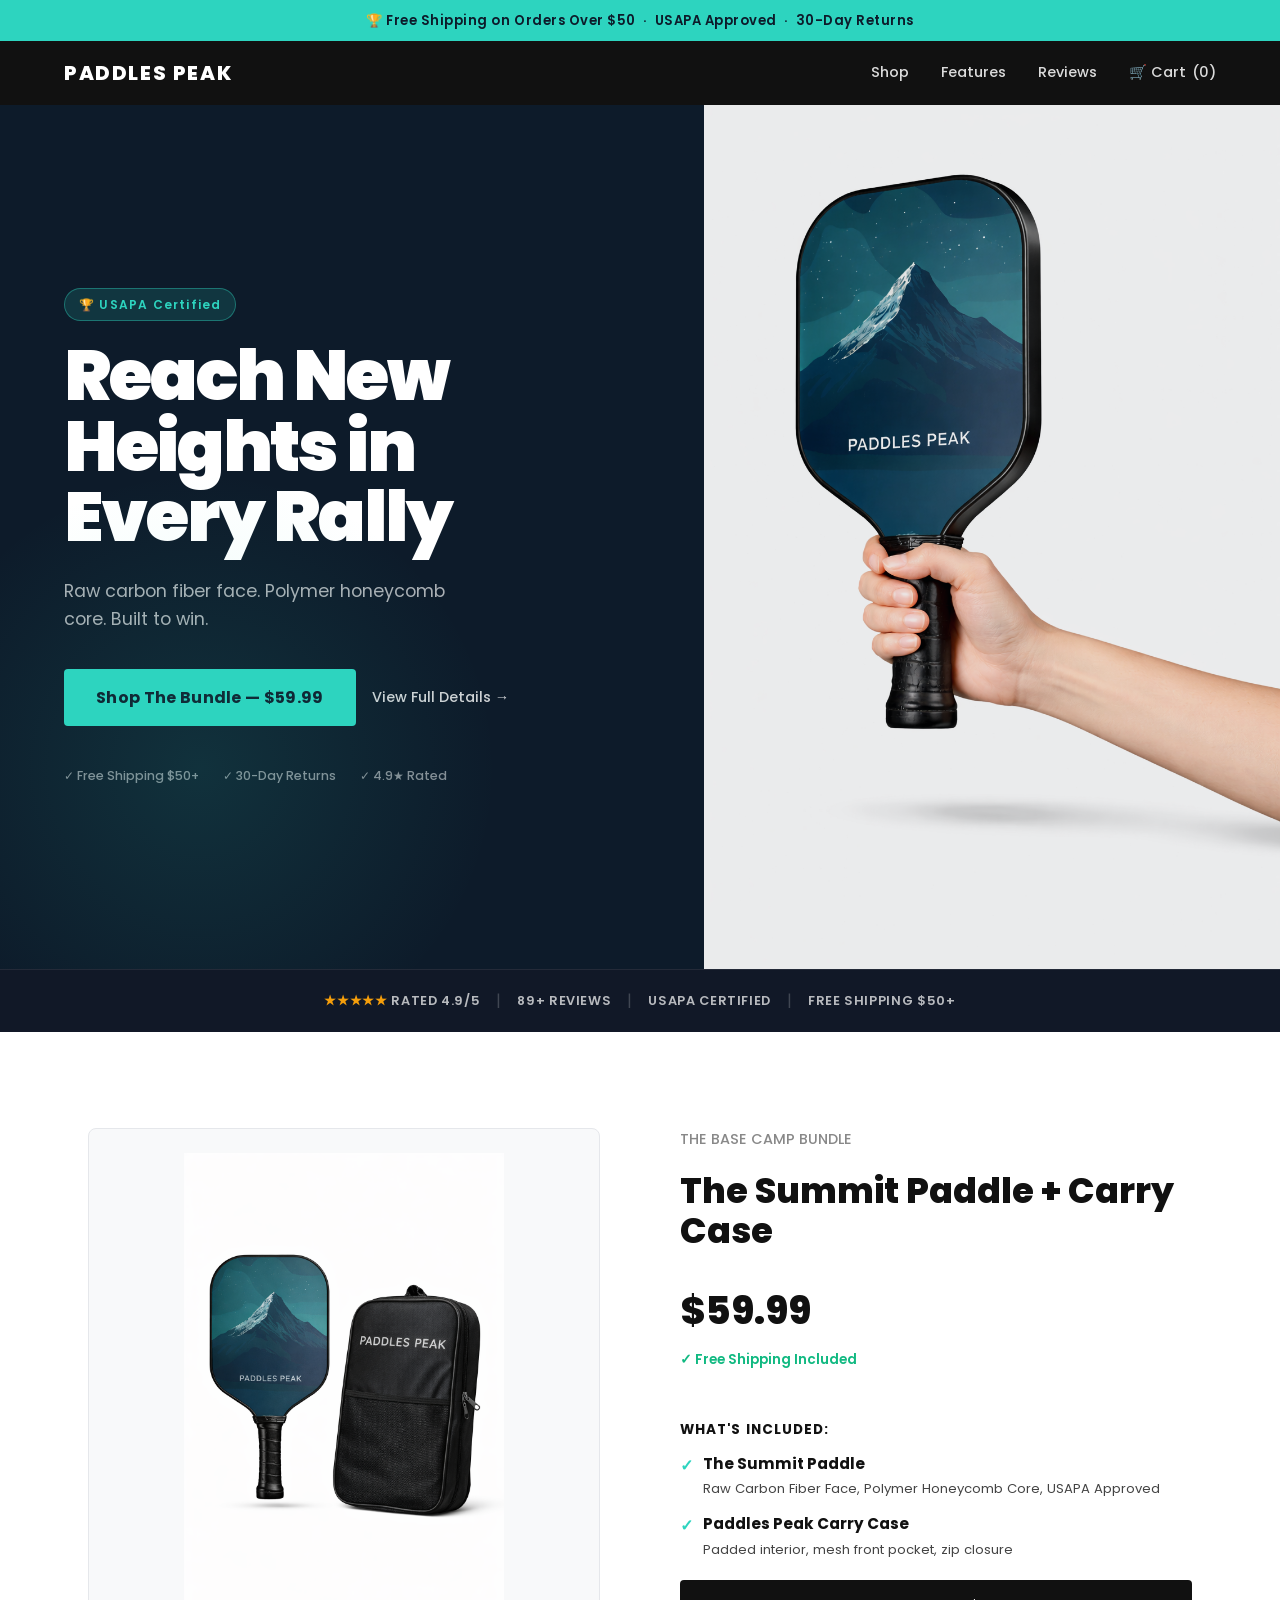
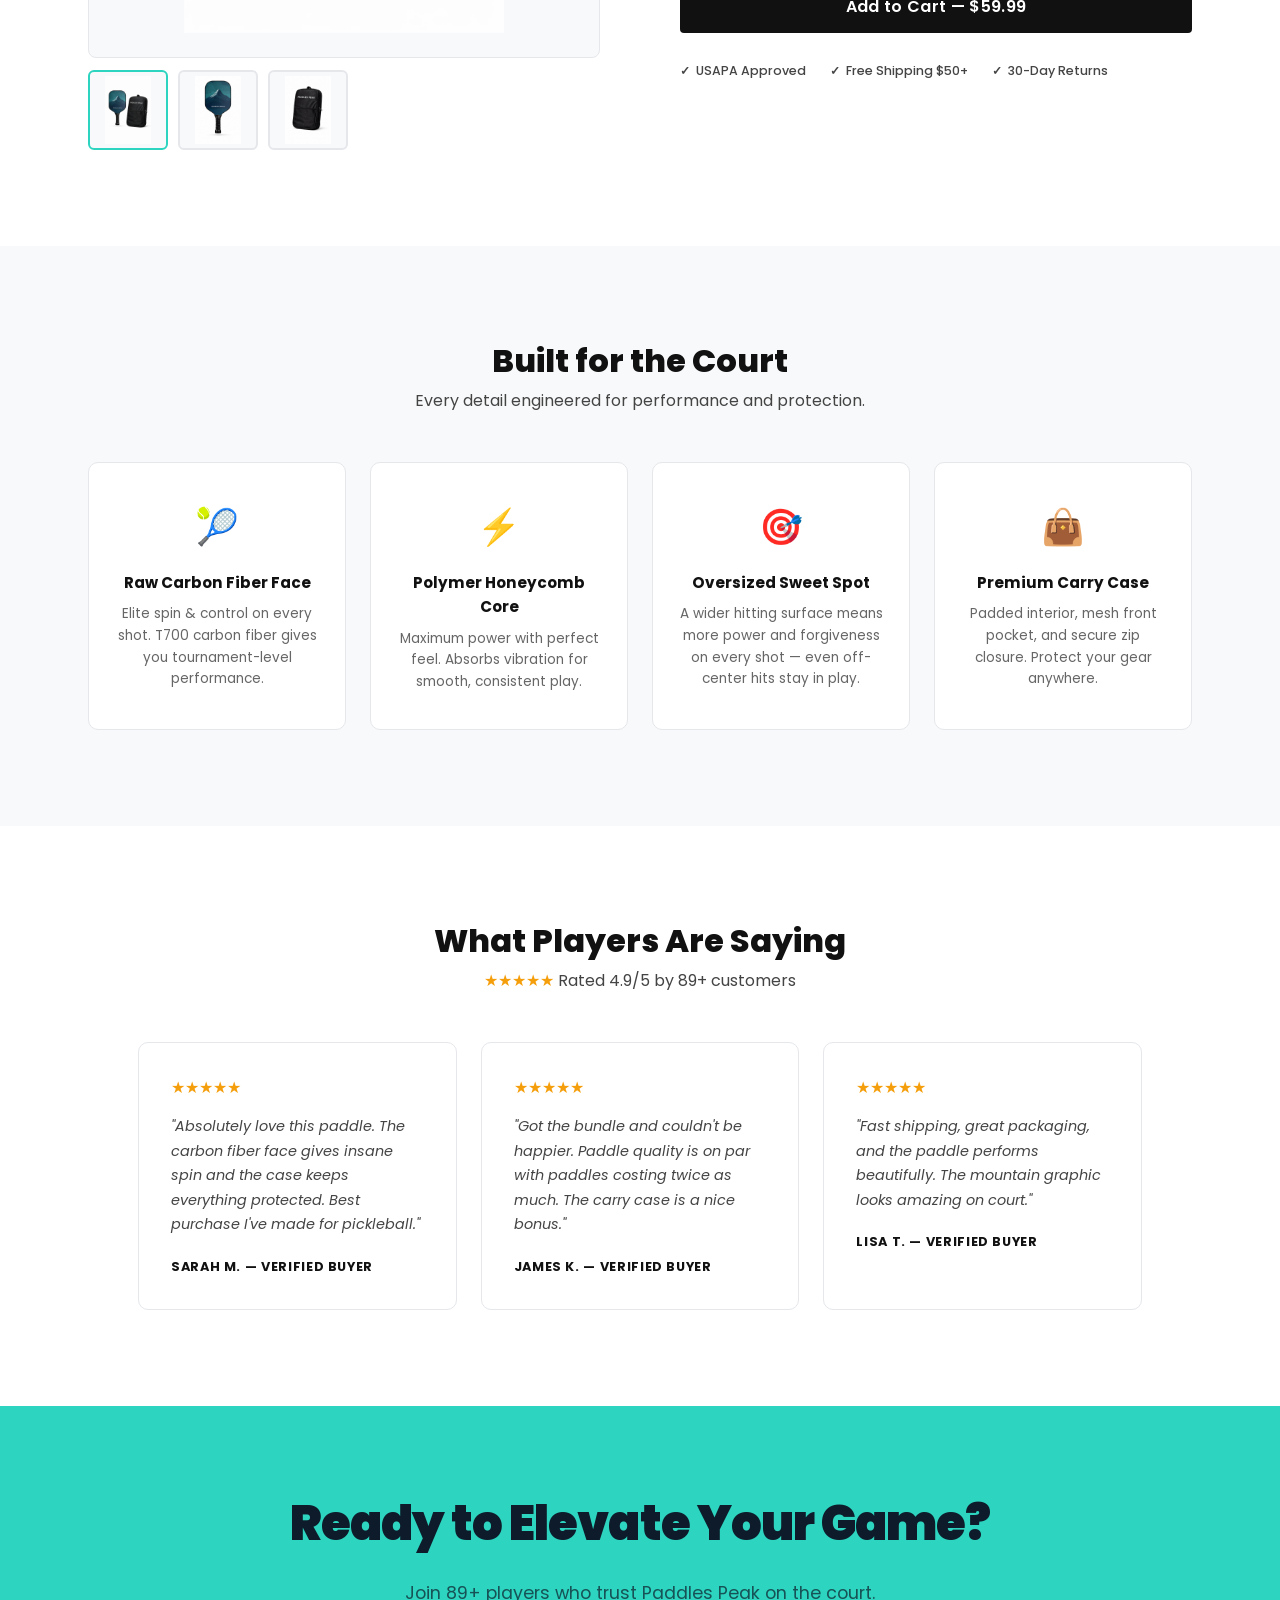
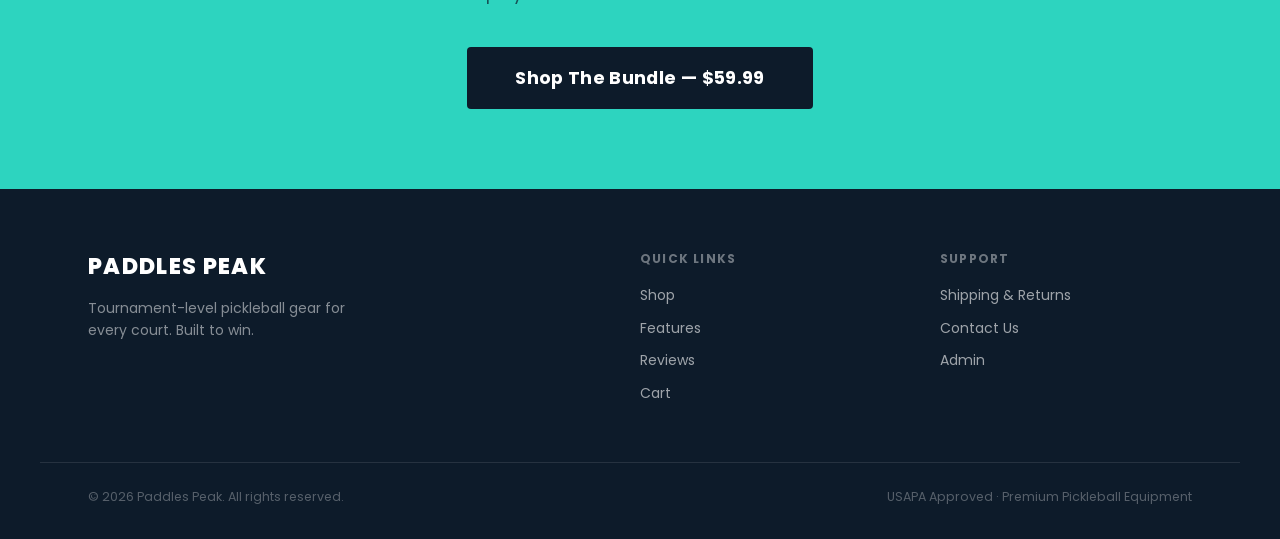
==== commit d8b78992: "Complete site design overhaul: dark hero, teal accent, professional nav/footer Agent-Logs-Url: https" ====
--- a/index.html
+++ b/index.html
@@ -166,7 +166,7 @@
       <div class="feature-card">
         <div class="feature-icon">🎯</div>
         <h3 class="feature-title">Oversized Sweet Spot</h3>
-        <p class="feature-desc">Tournament-ready and court-legal. Play in any sanctioned event with full confidence.</p>
+        <p class="feature-desc">A wider hitting surface means more power and forgiveness on every shot — even off-center hits stay in play.</p>
       </div>
       <div class="feature-card">
         <div class="feature-icon">👜</div>
--- a/css/styles.css
+++ b/css/styles.css
@@ -278,6 +278,13 @@
   color: #2dd4bf;
   font-weight: 700;
 }
+/* Trust badges on light backgrounds (product info, etc.) */
+.product-info .trust-badge {
+  color: var(--text);
+}
+.product-info .hero-trust span {
+  color: var(--text);
+}
 .hero-image {
   height: 100%;
   min-height: 92vh;
